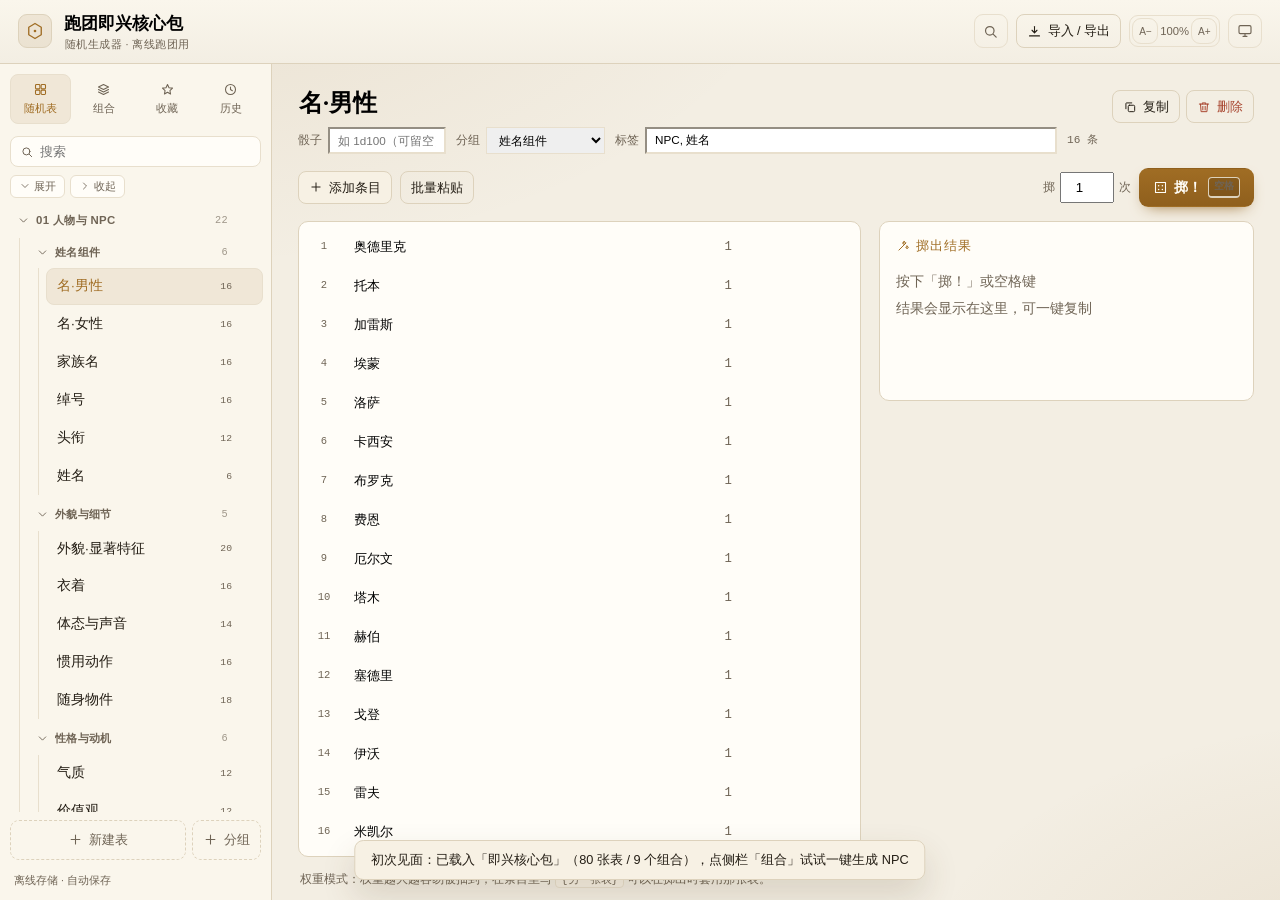
==== 随机生成器.html @ c8e524cf "init: 随机表工具（随机生成器）" ====
<!doctype html>
<html lang="zh-CN" data-theme="dark">
<head>
<meta charset="UTF-8">
<meta name="viewport" content="width=device-width, initial-scale=1.0, viewport-fit=cover">
<meta name="color-scheme" content="dark light">
<meta name="description" content="离线随机生成器：建随机表、分组管理、掷表、组合生成 NPC，结果可收藏并写备注。数据保存在本地，可导出导入。">
<title>随机生成器</title>
<link rel="icon" href="data:image/svg+xml,%3Csvg xmlns='http://www.w3.org/2000/svg' viewBox='0 0 32 32'%3E%3Crect width='32' height='32' rx='7' fill='%23171c22'/%3E%3Cpath d='M16 4l10 6v12l-10 6-10-6V10z' fill='none' stroke='%23d8a854' stroke-width='1.6'/%3E%3Ccircle cx='16' cy='16' r='2.2' fill='%23d8a854'/%3E%3C/svg%3E">

<style>
/* ============================================================
 * 随机生成器 · 样式（泛奇幻 / 暗亮双主题）
 * ============================================================ */

:root {
  --font-display: "Iowan Old Style", "Palatino Linotype", Palatino, "Songti SC", "Source Han Serif SC", "Noto Serif SC", serif;
  --font-body: -apple-system, "Segoe UI", "PingFang SC", "Microsoft YaHei", "Noto Sans SC", sans-serif;
  --font-mono: ui-monospace, "Cascadia Code", Consolas, "Courier New", monospace;
  --font-scale: 1;
  --radius: 10px;
}

[data-theme="dark"] {
  --bg: #0d1013;
  --bg-elev: #12161a;
  --panel: #171c22;
  --panel-2: #1d242b;
  --line: #2b343d;
  --line-soft: #222a32;
  --text: #e9e3d5;
  --text-dim: #98a2ac;
  --gold: #d8a854;
  --gold-strong: #f0c477;
  --gold-bg: rgba(216, 168, 84, 0.12);
  --danger: #d2705c;
  --shadow: 0 18px 44px rgba(0, 0, 0, 0.5);
  --ring: rgba(216, 168, 84, 0.18);
  color-scheme: dark;
}

[data-theme="light"] {
  --bg: #f3eee3;
  --bg-elev: #faf6ec;
  --panel: #fffdf8;
  --panel-2: #f7f1e4;
  --line: #ddd2bc;
  --line-soft: #e8dfcd;
  --text: #241e15;
  --text-dim: #6f6455;
  --gold: #8f5f1d;
  --gold-strong: #a06d24;
  --gold-bg: rgba(143, 95, 29, 0.1);
  --danger: #a8452f;
  --shadow: 0 16px 34px rgba(80, 60, 30, 0.16);
  --ring: rgba(143, 95, 29, 0.16);
  color-scheme: light;
}

* { box-sizing: border-box; }

html, body { height: 100%; }

body {
  margin: 0;
  background:
    radial-gradient(1100px 600px at 12% -10%, var(--gold-bg), transparent 60%),
    radial-gradient(900px 500px at 110% 110%, var(--gold-bg), transparent 55%),
    var(--bg);
  color: var(--text);
  font-family: var(--font-body);
  font-size: calc(15px * var(--font-scale));
  line-height: 1.55;
  -webkit-font-smoothing: antialiased;
  overflow: hidden;
}

body.modal-open { overflow: hidden; }

::-webkit-scrollbar { width: 10px; height: 10px; }
::-webkit-scrollbar-thumb { background: var(--line); border-radius: 10px; border: 3px solid transparent; background-clip: padding-box; }
::-webkit-scrollbar-thumb:hover { background: var(--text-dim); background-clip: padding-box; }
::-webkit-scrollbar-track { background: transparent; }

.icon { flex: none; vertical-align: -2px; }

h1, h2, h3 { font-family: var(--font-display); font-weight: 600; letter-spacing: 0.01em; margin: 0; }

code {
  font-family: var(--font-mono);
  font-size: 0.9em;
  background: var(--panel-2);
  border: 1px solid var(--line-soft);
  border-radius: 4px;
  padding: 1px 5px;
}

kbd {
  font-family: var(--font-mono);
  font-size: 10px;
  padding: 1px 5px;
  border: 1px solid var(--line);
  border-bottom-width: 2px;
  border-radius: 4px;
  color: var(--text-dim);
  background: rgba(0, 0, 0, 0.14);
}

.dim { color: var(--text-dim); }
.grow { flex: 1 1 auto; min-width: 0; }
.right { margin-left: auto; }
.spacer { flex: 1 1 auto; }
.pre { white-space: pre-wrap; }

/* ---------------- 顶栏 ---------------- */

#app {
  display: grid;
  grid-template-rows: auto 1fr;
  height: 100vh;
  height: 100dvh;
}

.topbar {
  display: flex;
  align-items: center;
  gap: 14px;
  padding: 10px 18px;
  border-bottom: 1px solid var(--line);
  background: linear-gradient(180deg, var(--bg-elev), var(--bg));
  z-index: 30;
}

.brand { display: flex; align-items: center; gap: 11px; min-width: 0; }

.brand-mark {
  width: 34px; height: 34px;
  display: grid; place-items: center;
  border-radius: 9px;
  color: var(--gold-strong);
  background: var(--gold-bg);
  border: 1px solid var(--line);
  flex: none;
}

.brand-text { display: flex; flex-direction: column; min-width: 0; }

.setname {
  background: transparent;
  border: 1px solid transparent;
  padding: 2px 6px;
  margin-left: -6px;
  font-family: var(--font-display);
  font-size: 1.12em;
  font-weight: 600;
  border-radius: 6px;
  width: 260px;
  max-width: 46vw;
}

.setname:hover { border-color: var(--line-soft); }
.setname:focus { background: var(--panel); border-color: var(--line); box-shadow: none; }

.tagline { font-size: 0.72em; color: var(--text-dim); padding-left: 2px; letter-spacing: 0.04em; }

.top-actions { display: flex; align-items: center; gap: 8px; margin-left: auto; }

.font-ctl {
  display: flex; align-items: center; gap: 2px;
  border: 1px solid var(--line-soft);
  border-radius: 9px;
  padding: 2px;
  color: var(--text-dim);
  font-size: 0.75em;
}

.font-ctl .icon-btn { width: 26px; height: 26px; font-size: 0.9em; }

/* ---------------- 按钮 ---------------- */

.btn {
  display: inline-flex;
  align-items: center;
  gap: 6px;
  padding: 8px 13px;
  border-radius: 9px;
  border: 1px solid var(--line);
  background: var(--panel-2);
  color: var(--text);
  font: inherit;
  font-size: 0.92em;
  cursor: pointer;
  white-space: nowrap;
  transition: border-color 0.14s, color 0.14s, background 0.14s, transform 0.08s;
}

.btn:hover { border-color: var(--gold); color: var(--gold-strong); }
.btn:active { transform: translateY(1px); }
.btn.gold {
  background: linear-gradient(180deg, var(--gold-strong), var(--gold));
  border-color: transparent;
  color: #241a06;
  font-weight: 600;
  box-shadow: 0 6px 16px -8px var(--gold);
}
[data-theme="light"] .btn.gold { color: #fffdf6; }
.btn.gold:hover { filter: brightness(1.05); color: #241a06; }
[data-theme="light"] .btn.gold:hover { color: #fffdf6; }
.btn.ghost { background: transparent; }
.btn.danger { color: var(--danger); }
.btn.danger:hover { border-color: var(--danger); }
.btn.danger-solid { background: var(--danger); border-color: transparent; color: #fff; }
.btn.small { padding: 6px 10px; font-size: 0.85em; border-radius: 8px; }
.btn:disabled { opacity: 0.45; cursor: not-allowed; }

.icon-btn {
  display: inline-grid;
  place-items: center;
  width: 34px; height: 34px;
  border-radius: 9px;
  border: 1px solid var(--line-soft);
  background: transparent;
  color: var(--text-dim);
  cursor: pointer;
  transition: 0.14s;
}
.icon-btn:hover { color: var(--gold-strong); border-color: var(--gold); }

.mini {
  display: inline-grid;
  place-items: center;
  width: 24px; height: 24px;
  border-radius: 6px;
  border: 1px solid transparent;
  background: transparent;
  color: var(--text-dim);
  cursor: pointer;
  padding: 0;
}
.mini:hover { color: var(--gold-strong); background: var(--panel-2); border-color: var(--line); }
.mini.danger:hover { color: var(--danger); border-color: var(--danger); }

.menu-btn { display: none; }

/* ---------------- 布局 ---------------- */

.layout {
  display: grid;
  grid-template-columns: 272px minmax(0, 1fr);
  min-height: 0;
}

.sidebar {
  display: flex;
  flex-direction: column;
  min-height: 0;
  border-right: 1px solid var(--line);
  background: var(--bg-elev);
}

.main {
  min-height: 0;
  overflow-y: auto;
  padding: 22px 26px 48px;
}

/* ---------------- 侧栏 ---------------- */

.side-tabs {
  display: grid;
  grid-template-columns: repeat(4, 1fr);
  gap: 3px;
  padding: 10px 10px 6px;
}

.side-tab {
  display: flex;
  flex-direction: column;
  align-items: center;
  gap: 3px;
  padding: 7px 2px;
  border-radius: 8px;
  border: 1px solid transparent;
  background: transparent;
  color: var(--text-dim);
  font: inherit;
  font-size: 0.7em;
  cursor: pointer;
  transition: 0.14s;
}
.side-tab:hover { color: var(--text); background: var(--panel); }
.side-tab.active { color: var(--gold-strong); background: var(--gold-bg); border-color: var(--line-soft); }

.side-search {
  display: flex;
  align-items: center;
  gap: 6px;
  margin: 6px 10px 8px;
  padding: 0 9px;
  border: 1px solid var(--line-soft);
  border-radius: 8px;
  background: var(--panel);
  color: var(--text-dim);
}
.side-search input { border: none; background: transparent; padding: 7px 0; flex: 1; font-size: 0.88em; }
.side-search input:focus { box-shadow: none; }

.side-tree-bar {
  display: flex;
  gap: 5px;
  margin: 0 10px 6px;
}

.tree-btn {
  display: inline-flex;
  align-items: center;
  gap: 3px;
  padding: 4px 8px;
  border-radius: 6px;
  border: 1px solid var(--line-soft);
  background: var(--panel);
  color: var(--text-dim);
  font: inherit;
  font-size: 0.72em;
  line-height: 1.2;
  cursor: pointer;
  transition: 0.14s;
}
.tree-btn:hover { color: var(--text); border-color: var(--gold-strong); }
.tree-btn:active { transform: translateY(1px); }

.side-list {
  flex: 1 1 auto;
  min-height: 0;
  overflow-y: auto;
  padding: 2px 8px 10px;
  display: flex;
  flex-direction: column;
  gap: 2px;
}

.side-item {
  display: flex;
  align-items: center;
  gap: 8px;
  width: 100%;
  padding: 8px 10px;
  border-radius: 8px;
  border: 1px solid transparent;
  background: transparent;
  color: var(--text);
  font: inherit;
  font-size: 0.9em;
  text-align: left;
  cursor: pointer;
}
.side-item:hover { background: var(--panel); }
.side-item.active { background: var(--gold-bg); border-color: var(--line-soft); color: var(--gold-strong); }

.side-name { flex: 1 1 auto; overflow: hidden; text-overflow: ellipsis; white-space: nowrap; }
.side-meta { font-size: 0.72em; color: var(--text-dim); font-family: var(--font-mono); }
.side-item.active .side-meta { color: var(--gold); }

/* 表行（可拖动 + 更多操作） */
.side-row {
  display: flex;
  align-items: center;
  border-radius: 8px;
  border: 1px solid transparent;
  min-width: 0;
}
.side-row:hover { background: var(--panel); }
.side-row.active { background: var(--gold-bg); border-color: var(--line-soft); }
.side-row.dragging-row { opacity: 0.4; }

.side-main {
  flex: 1 1 auto;
  min-width: 0;
  display: flex;
  align-items: center;
  gap: 8px;
  padding: 7px 2px 7px 10px;
  border: none;
  background: transparent;
  color: var(--text);
  font: inherit;
  font-size: 0.9em;
  text-align: left;
  cursor: pointer;
}
.side-row.active .side-main { color: var(--gold-strong); }

.side-more { opacity: 0; flex: none; margin-right: 4px; }
.side-row:hover .side-more, .folder-head:hover .side-more { opacity: 1; }
@media (hover: none) { .side-more { opacity: 1; } }

/* 分组 */
.folder-block { display: flex; flex-direction: column; gap: 1px; margin-bottom: 4px; }

.folder-head {
  display: flex;
  align-items: center;
  gap: 2px;
  border-radius: 8px;
  border: 1px solid transparent;
}
.folder-head:hover { background: var(--panel); }
.folder-head.drop-hover { background: var(--gold-bg); border-color: var(--gold); }

.folder-toggle {
  flex: 1 1 auto;
  min-width: 0;
  display: flex;
  align-items: center;
  gap: 6px;
  padding: 5px 4px 5px 8px;
  border: none;
  background: transparent;
  color: var(--text-dim);
  font: inherit;
  font-size: 0.76em;
  letter-spacing: 0.03em;
  text-align: left;
  cursor: pointer;
  border-radius: 7px;
}
.folder-toggle:hover { color: var(--text); }
.folder-name { font-weight: 600; overflow: hidden; text-overflow: ellipsis; white-space: nowrap; }
.folder-count { margin-left: auto; font-family: var(--font-mono); font-size: 0.9em; opacity: 0.65; }

.folder-head.plain {
  display: flex;
  gap: 6px;
  padding: 6px 8px;
  font-size: 0.76em;
  color: var(--text-dim);
}

.folder-items {
  display: flex;
  flex-direction: column;
  gap: 1px;
  margin-left: 11px;
  padding-left: 7px;
  border-left: 1px solid var(--line-soft);
}
.folder-children {
  display: flex;
  flex-direction: column;
  gap: 1px;
  margin-left: 11px;
  padding-left: 7px;
  border-left: 1px solid var(--line-soft);
}
.folder-block.collapsed .folder-items,
.folder-block.collapsed .folder-children { display: none; }

.folder-head[draggable="true"] { cursor: grab; }
.folder-head.dragging-row { opacity: 0.4; }

.folder-empty {
  margin: 2px 0;
  padding: 7px 8px;
  border: 1px dashed var(--line-soft);
  border-radius: 7px;
  font-size: 0.72em;
  color: var(--text-dim);
}

.side-new-row { display: flex; gap: 6px; margin: 8px 10px 4px; }
.side-new-row .side-new { margin: 0; flex: 1 1 auto; }
.side-new.compact { flex: 0 0 auto; padding: 9px 10px; }

.side-empty, .side-summary, .side-tip { padding: 12px; font-size: 0.82em; color: var(--text-dim); }
.side-summary { padding: 8px 12px; }
.side-tip { line-height: 1.6; }

.side-new {
  display: flex; align-items: center; justify-content: center; gap: 6px;
  margin: 8px 10px 4px;
  padding: 9px;
  border-radius: 9px;
  border: 1px dashed var(--line);
  background: transparent;
  color: var(--text-dim);
  font: inherit;
  font-size: 0.85em;
  cursor: pointer;
}
.side-new:hover { color: var(--gold-strong); border-color: var(--gold); background: var(--gold-bg); }

.side-foot { padding: 8px 14px 12px; font-size: 0.7em; }

/* ---------------- 通用视图 ---------------- */

.view { display: flex; flex-direction: column; gap: 14px; max-width: 1280px; }

.view-head { display: flex; align-items: flex-start; gap: 14px; flex-wrap: wrap; }
.head-main { display: flex; flex-direction: column; gap: 6px; flex: 1 1 320px; min-width: 0; }
.head-actions { display: flex; gap: 6px; flex: none; padding-top: 4px; }

.title-input {
  background: transparent;
  border: 1px solid transparent;
  border-radius: 8px;
  padding: 3px 8px;
  margin-left: -8px;
  font-family: var(--font-display);
  font-size: 1.6em;
  font-weight: 600;
  width: 100%;
}
.title-input:hover { border-color: var(--line-soft); }
.title-input:focus { background: var(--panel); border-color: var(--line); box-shadow: none; }
.title-input.invalid { border-color: var(--danger); }

.field-error {
  color: var(--danger);
  font-size: 0.76em;
  padding: 2px 0 0 2px;
  line-height: 1.5;
}

.page-title { font-size: 1.5em; padding: 4px 0; }

.meta-row { display: flex; align-items: center; gap: 10px; flex-wrap: wrap; font-size: 0.82em; color: var(--text-dim); }
.meta-field { display: flex; align-items: center; gap: 6px; flex: 0 0 auto; }
.meta-field > span { flex: none; white-space: nowrap; }
.meta-field input { padding: 5px 8px; font-size: 0.95em; border-color: var(--line-soft); }
.meta-field select { padding: 5px 8px; font-size: 0.95em; border-color: var(--line-soft); max-width: 150px; }
.meta-field.grow { flex: 1 1 220px; min-width: 160px; }
.meta-field.grow input { width: 100%; }
.meta-field input[data-act="table-dice"] { width: 118px; }
.count { font-family: var(--font-mono); font-size: 0.9em; color: var(--text-dim); white-space: nowrap; }

.toolbar { display: flex; align-items: center; gap: 8px; flex-wrap: wrap; }
.inline-field { display: flex; align-items: center; gap: 5px; font-size: 0.82em; color: var(--text-dim); }
.inline-field input { width: 54px; padding: 6px 8px; text-align: center; }

.hint { font-size: 0.78em; color: var(--text-dim); padding: 2px 2px 0; line-height: 1.7; }

.panel {
  border: 1px solid var(--line);
  border-radius: var(--radius);
  background: var(--panel);
  padding: 12px 14px 14px;
  display: flex;
  flex-direction: column;
  gap: 10px;
}
.panel-head { display: flex; align-items: baseline; gap: 10px; font-size: 0.88em; flex-wrap: wrap; }
.panel-head .dim { font-size: 0.86em; }
.pad { padding: 8px 2px; }

.split { display: grid; grid-template-columns: minmax(0, 1.35fr) minmax(300px, 0.9fr); gap: 18px; align-items: start; }
.split-main { display: flex; flex-direction: column; gap: 10px; min-width: 0; }
.split-side { position: sticky; top: 0; min-width: 0; }

/* ---------------- 条目 ---------------- */

.entry-list {
  border: 1px solid var(--line);
  border-radius: var(--radius);
  background: var(--panel);
  padding: 6px;
  display: flex;
  flex-direction: column;
  gap: 2px;
}

.entry-row {
  display: grid;
  grid-template-columns: 26px minmax(0, 1fr) 62px auto;
  align-items: center;
  gap: 7px;
  padding: 3px 6px;
  border-radius: 7px;
}
.entry-row:hover { background: var(--panel-2); }
.entry-row.data-dice { grid-template-columns: 26px minmax(0, 1fr) 62px auto auto; }

.entry-idx { font-family: var(--font-mono); font-size: 0.7em; color: var(--text-dim); text-align: center; }

.entry-row input { border-color: transparent; background: transparent; padding: 6px 8px; }
.entry-row input:hover { border-color: var(--line-soft); background: var(--bg-elev); }
.entry-row input:focus { background: var(--bg-elev); border-color: var(--gold); }

.entry-weight { text-align: center; font-family: var(--font-mono); font-size: 0.82em; color: var(--text-dim); }

.range-wrap { display: flex; align-items: center; gap: 2px; }
.entry-range { width: 48px; text-align: center; font-family: var(--font-mono); font-size: 0.8em; }
.dash { color: var(--text-dim); font-size: 0.8em; }

.row-actions { display: flex; gap: 1px; opacity: 0; transition: opacity 0.12s; }
.entry-row:hover .row-actions, .field-row:hover .row-actions { opacity: 1; }
@media (hover: none) { .row-actions { opacity: 1; } }

/* ---------------- 组合字段 ---------------- */

.field-list { display: flex; flex-direction: column; gap: 3px; }

.field-row {
  display: grid;
  grid-template-columns: 22px minmax(96px, 1.1fr) minmax(80px, 1fr) 52px 52px auto;
  gap: 6px;
  align-items: center;
  padding: 4px 5px;
  border-radius: 7px;
}
.field-row:hover { background: var(--panel-2); }
.field-row input, .field-row select { padding: 6px 8px; font-size: 0.88em; border-color: var(--line-soft); background: var(--bg-elev); }
.field-row .narrow { text-align: center; font-family: var(--font-mono); font-size: 0.82em; }
.field-idx { font-family: var(--font-mono); font-size: 0.7em; color: var(--text-dim); text-align: center; }

.tokens { display: flex; flex-wrap: wrap; gap: 5px; }
.token {
  padding: 3px 8px;
  border-radius: 20px;
  border: 1px solid var(--line-soft);
  background: var(--gold-bg);
  color: var(--gold-strong);
  font-family: var(--font-mono);
  font-size: 0.75em;
  cursor: pointer;
}
.token:hover { border-color: var(--gold); }

/* ---------------- 结果卡 ---------------- */

.result-card {
  border: 1px solid var(--line);
  border-radius: var(--radius);
  background:
    linear-gradient(160deg, var(--gold-bg), transparent 42%),
    var(--panel);
  box-shadow: var(--shadow);
  padding: 14px 16px 16px;
  display: flex;
  flex-direction: column;
  gap: 12px;
  min-height: 180px;
}
.result-card.placeholder { box-shadow: none; background: var(--panel); }

.result-head { display: flex; align-items: center; justify-content: space-between; gap: 10px; }
.result-title {
  display: inline-flex; align-items: center; gap: 6px;
  font-family: var(--font-display);
  font-size: 0.86em;
  letter-spacing: 0.08em;
  color: var(--gold-strong);
  text-transform: uppercase;
}
.seed { font-family: var(--font-mono); font-size: 0.68em; color: var(--text-dim); }

.result-body { min-height: 56px; display: flex; align-items: center; }
.result-text { font-size: 1.12em; line-height: 1.75; word-break: break-word; }
.result-text.pre { white-space: pre-wrap; }
.result-body:has(.result-list) { align-items: flex-start; }

.result-list { margin: 0; padding-left: 1.3em; display: flex; flex-direction: column; gap: 6px; font-size: 1.02em; }
.result-list li::marker { color: var(--gold); font-family: var(--font-mono); font-size: 0.8em; }

.result-empty { color: var(--text-dim); font-size: 0.9em; line-height: 2; }

.dice-detail {
  display: flex; align-items: center; gap: 6px;
  font-family: var(--font-mono);
  font-size: 0.74em;
  color: var(--text-dim);
  border-top: 1px dashed var(--line);
  padding-top: 8px;
}

.warnings { display: flex; flex-direction: column; gap: 4px; }
.warning {
  display: flex; align-items: flex-start; gap: 6px;
  font-size: 0.78em;
  color: var(--danger);
  background: rgba(210, 112, 92, 0.09);
  border: 1px solid rgba(210, 112, 92, 0.24);
  border-radius: 7px;
  padding: 5px 8px;
}

.result-actions { display: flex; gap: 6px; flex-wrap: wrap; }
.result-actions.wrap { flex-wrap: wrap; }

.chips { display: flex; flex-direction: column; gap: 5px; }
.chip {
  display: grid;
  grid-template-columns: 58px minmax(0, 1fr) auto;
  gap: 8px;
  align-items: center;
  padding: 5px 8px;
  border: 1px solid var(--line-soft);
  border-radius: 8px;
  background: var(--bg-elev);
  font-size: 0.82em;
}
.chip.locked { border-color: var(--gold); background: var(--gold-bg); }
.chip-label { color: var(--text-dim); font-size: 0.9em; }
.chip-value { overflow-wrap: anywhere; }
.chip-actions { display: flex; gap: 1px; }

.save-entry { display: flex; align-items: center; gap: 7px; flex-wrap: wrap; font-size: 0.78em; padding-top: 4px; border-top: 1px dashed var(--line); }
.save-entry select { padding: 4px 8px; font-size: 0.95em; }

/* ---------------- 批量粘贴 ---------------- */

.bulk-panel {
  border: 1px solid var(--line);
  border-radius: var(--radius);
  background: var(--panel);
  padding: 12px 14px 14px;
  display: flex;
  flex-direction: column;
  gap: 9px;
}
.bulk-panel[data-open="false"] { display: none; }
.bulk-head { display: flex; align-items: baseline; gap: 10px; font-size: 0.82em; flex-wrap: wrap; }
.bulk-actions { display: flex; gap: 7px; }

.textarea {
  width: 100%;
  resize: vertical;
  font-family: var(--font-body);
  line-height: 1.7;
  min-height: 70px;
  background: var(--bg-elev);
}
.textarea.mono { font-family: var(--font-mono); font-size: 0.78em; line-height: 1.55; }

/* ---------------- 收藏 / 历史 ---------------- */

.fav-list { display: grid; grid-template-columns: repeat(auto-fill, minmax(300px, 1fr)); gap: 12px; }
.fav-card {
  border: 1px solid var(--line);
  border-radius: var(--radius);
  background: linear-gradient(160deg, var(--gold-bg), transparent 55%), var(--panel);
  padding: 13px 14px;
  display: flex;
  flex-direction: column;
  gap: 9px;
}
.fav-text { font-size: 0.96em; line-height: 1.72; }
.fav-meta { display: flex; justify-content: space-between; gap: 8px; font-size: 0.72em; color: var(--text-dim); }
.fav-actions { display: flex; gap: 5px; align-items: center; }

.fav-note {
  width: 100%;
  min-height: 2.6em;
  field-sizing: content;
  background: var(--bg-elev);
  border: 1px solid var(--line-soft);
  border-radius: 8px;
  padding: 7px 9px;
  font-size: 0.8em;
  line-height: 1.65;
  resize: vertical;
}
.fav-note:focus { border-color: var(--gold); }
.fav-note::placeholder { color: var(--text-dim); opacity: 0.75; }

.history-list { display: flex; flex-direction: column; gap: 7px; }
.history-row {
  display: grid;
  grid-template-columns: auto minmax(0, 1fr) auto;
  gap: 11px;
  align-items: start;
  padding: 10px 12px;
  border: 1px solid var(--line-soft);
  border-radius: 9px;
  background: var(--panel);
}
.history-main { min-width: 0; display: flex; flex-direction: column; gap: 3px; }
.history-top { display: flex; align-items: baseline; gap: 9px; flex-wrap: wrap; font-size: 0.86em; }
.history-text {
  font-size: 0.82em;
  color: var(--text-dim);
  display: -webkit-box;
  -webkit-line-clamp: 2;
  -webkit-box-orient: vertical;
  overflow: hidden;
}
.history-actions { display: flex; gap: 1px; }

.badge {
  font-size: 0.68em;
  padding: 2px 7px;
  border-radius: 20px;
  border: 1px solid var(--line);
  color: var(--text-dim);
  white-space: nowrap;
  margin-top: 2px;
}
.badge.combo { color: var(--gold-strong); border-color: var(--gold); background: var(--gold-bg); }

/* ---------------- 空状态 ---------------- */

.empty {
  display: flex;
  flex-direction: column;
  align-items: center;
  justify-content: center;
  text-align: center;
  gap: 12px;
  padding: 12vh 20px;
  color: var(--text-dim);
}
.empty-mark {
  width: 76px; height: 76px;
  display: grid; place-items: center;
  border-radius: 20px;
  border: 1px solid var(--line);
  background: var(--gold-bg);
  color: var(--gold-strong);
  margin-bottom: 4px;
}
.empty h2 { color: var(--text); font-size: 1.3em; }
.empty p { margin: 0; max-width: 30em; line-height: 1.8; font-size: 0.9em; }
.empty-actions { display: flex; gap: 9px; margin-top: 6px; flex-wrap: wrap; justify-content: center; }
.small-empty { padding: 32px 20px; border: 1px dashed var(--line); border-radius: var(--radius); }

/* ---------------- 弹窗 ---------------- */

#modal-root:empty { display: none; }

.modal-backdrop {
  position: fixed;
  inset: 0;
  background: rgba(0, 0, 0, 0.55);
  backdrop-filter: blur(2px);
  z-index: 60;
}

.modal {
  position: fixed;
  z-index: 61;
  top: 50%;
  left: 50%;
  transform: translate(-50%, -50%);
  width: min(560px, calc(100vw - 32px));
  max-height: calc(100vh - 48px);
  display: flex;
  flex-direction: column;
  background: var(--bg-elev);
  border: 1px solid var(--line);
  border-radius: 14px;
  box-shadow: var(--shadow);
  overflow: hidden;
}
.modal.wide { width: min(720px, calc(100vw - 32px)); }

.modal-head {
  display: flex;
  align-items: center;
  justify-content: space-between;
  gap: 10px;
  padding: 13px 16px;
  border-bottom: 1px solid var(--line);
}
.modal-head h3 { font-size: 1.02em; }

.modal-body { padding: 14px 16px 16px; overflow-y: auto; display: flex; flex-direction: column; gap: 10px; }
.modal-note { margin: 0; font-size: 0.85em; color: var(--text-dim); line-height: 1.75; }
.modal-note.pre { white-space: pre-wrap; color: var(--text); }
.modal-actions { display: flex; gap: 8px; align-items: center; flex-wrap: wrap; }
.modal-actions.right { justify-content: flex-end; }

.tabs { display: flex; gap: 4px; border-bottom: 1px solid var(--line); padding-bottom: 8px; flex-wrap: wrap; }
.tabs .tab {
  padding: 6px 13px;
  border-radius: 8px;
  border: 1px solid transparent;
  background: transparent;
  color: var(--text-dim);
  font: inherit;
  font-size: 0.86em;
  cursor: pointer;
}
.tabs .tab:hover { color: var(--text); background: var(--panel); }
.tabs .tab.active { color: var(--gold-strong); background: var(--gold-bg); border-color: var(--line-soft); }

.file-row { display: flex; align-items: center; gap: 10px; flex-wrap: wrap; font-size: 0.85em; }
.file-btn { position: relative; }
.radio-row { display: flex; gap: 14px; flex-wrap: wrap; font-size: 0.85em; color: var(--text-dim); }
.radio-row label { display: inline-flex; align-items: center; gap: 6px; cursor: pointer; }
.radio-row input { accent-color: var(--gold); }

.snap-list { display: flex; flex-direction: column; gap: 6px; }
.snap-row {
  display: flex; align-items: center; justify-content: space-between; gap: 10px;
  padding: 8px 10px;
  border: 1px solid var(--line-soft);
  border-radius: 8px;
  font-size: 0.82em;
}

/* ---------------- 命令面板 ---------------- */

.palette-root { position: fixed; inset: 0; z-index: 70; }
.palette-backdrop { position: absolute; inset: 0; background: rgba(0, 0, 0, 0.5); }

.palette {
  position: absolute;
  top: 12vh;
  left: 50%;
  transform: translateX(-50%);
  width: min(560px, calc(100vw - 28px));
  background: var(--bg-elev);
  border: 1px solid var(--line);
  border-radius: 13px;
  box-shadow: var(--shadow);
  overflow: hidden;
  display: flex;
  flex-direction: column;
}

.palette-input {
  display: flex; align-items: center; gap: 9px;
  padding: 12px 14px;
  border-bottom: 1px solid var(--line);
  color: var(--text-dim);
}
.palette-input input { flex: 1; border: none; background: transparent; padding: 2px 0; font-size: 1em; }
.palette-input input:focus { box-shadow: none; }

#palette-list { max-height: 52vh; overflow-y: auto; padding: 6px; display: flex; flex-direction: column; gap: 2px; }

.palette-item {
  display: flex; align-items: center; gap: 9px;
  padding: 8px 10px;
  border-radius: 8px;
  border: 1px solid transparent;
  background: transparent;
  color: var(--text);
  font: inherit;
  font-size: 0.9em;
  text-align: left;
  cursor: pointer;
}
.palette-item:hover, .palette-item.active { background: var(--gold-bg); border-color: var(--line-soft); }
.pi-name { flex: 1; overflow: hidden; text-overflow: ellipsis; white-space: nowrap; }
.pi-sub { font-size: 0.78em; color: var(--text-dim); font-family: var(--font-mono); }

.palette-empty { padding: 18px; text-align: center; color: var(--text-dim); font-size: 0.85em; }
.palette-foot { padding: 8px 12px; border-top: 1px solid var(--line); font-size: 0.72em; color: var(--text-dim); display: flex; gap: 5px; align-items: center; }

/* ---------------- 弹出菜单 ---------------- */

.menu-pop {
  position: fixed;
  z-index: 75;
  min-width: 184px;
  max-width: 260px;
  background: var(--bg-elev);
  border: 1px solid var(--line);
  border-radius: 10px;
  box-shadow: var(--shadow);
  padding: 5px;
  display: flex;
  flex-direction: column;
  gap: 1px;
  max-height: 70vh;
  overflow-y: auto;
}

.menu-item {
  display: flex;
  align-items: center;
  gap: 8px;
  padding: 7px 9px;
  border: none;
  border-radius: 7px;
  background: transparent;
  color: var(--text);
  font: inherit;
  font-size: 0.85em;
  text-align: left;
  cursor: pointer;
}
.menu-item:hover { background: var(--gold-bg); color: var(--gold-strong); }
.menu-item.danger { color: var(--danger); }
.menu-item.danger:hover { background: rgba(210, 112, 92, 0.12); }
.mi-label { flex: 1 1 auto; overflow: hidden; text-overflow: ellipsis; white-space: nowrap; }
.mi-dot { width: 14px; height: 14px; flex: none; }
.menu-sep { height: 1px; background: var(--line-soft); margin: 4px 2px; }

/* ---------------- 提示条 ---------------- */

#toast-root {
  position: fixed;
  bottom: 20px;
  left: 50%;
  transform: translateX(-50%);
  z-index: 80;
  display: flex;
  flex-direction: column;
  gap: 7px;
  align-items: center;
  pointer-events: none;
}

.toast {
  padding: 9px 16px;
  border-radius: 9px;
  background: var(--panel-2);
  border: 1px solid var(--line);
  box-shadow: var(--shadow);
  font-size: 0.85em;
  opacity: 0;
  transform: translateY(8px);
  transition: 0.22s;
  max-width: 82vw;
}
.toast.in { opacity: 1; transform: none; }
.toast.warn { border-color: var(--danger); color: var(--danger); }

/* ---------------- 拖拽 ---------------- */

.dragging::after {
  content: "松开以导入表组 JSON";
  position: fixed;
  inset: 14px;
  z-index: 90;
  border: 2px dashed var(--gold);
  border-radius: 16px;
  background: color-mix(in srgb, var(--bg) 82%, transparent);
  display: grid;
  place-items: center;
  font-family: var(--font-display);
  font-size: 1.1em;
  color: var(--gold-strong);
  pointer-events: none;
}

/* ---------------- 移动端 ---------------- */

.mobile-tabs { display: none; }
.sidebar-backdrop { display: none; }

@media (max-width: 980px) {
  .layout { grid-template-columns: minmax(0, 1fr); }
  .sidebar {
    position: fixed;
    z-index: 55;
    top: 0; bottom: 0; left: 0;
    width: 278px;
    transform: translateX(-102%);
    transition: transform 0.22s ease;
    box-shadow: var(--shadow);
    padding-top: env(safe-area-inset-top);
  }
  body.sidebar-open .sidebar { transform: none; }
  body.sidebar-open .sidebar-backdrop {
    display: block;
    position: fixed;
    inset: 0;
    z-index: 54;
    background: rgba(0, 0, 0, 0.45);
  }
  .menu-btn { display: inline-grid; }
  .main { padding: 16px 14px calc(84px + env(safe-area-inset-bottom)); }
  .split { grid-template-columns: minmax(0, 1fr); }
  .split-side { position: static; }
  .mobile-tabs {
    display: grid;
    grid-template-columns: repeat(4, 1fr);
    position: fixed;
    bottom: 0; left: 0; right: 0;
    z-index: 45;
    background: color-mix(in srgb, var(--bg-elev) 94%, transparent);
    border-top: 1px solid var(--line);
    padding: 6px 4px calc(6px + env(safe-area-inset-bottom));
    backdrop-filter: blur(8px);
  }
  .mtab {
    display: flex; flex-direction: column; align-items: center; gap: 2px;
    padding: 4px 2px;
    border: none; background: transparent;
    color: var(--text-dim);
    font: inherit; font-size: 0.68em;
    cursor: pointer;
    border-radius: 8px;
  }
  .mtab.active { color: var(--gold-strong); }
  .top-actions .btn { padding: 7px 10px; }
  .tagline { display: none; }
  .entry-row { grid-template-columns: 22px minmax(0, 1fr) 54px auto; }
  .entry-row.data-dice { grid-template-columns: 22px minmax(0, 1fr) 50px auto; }
  .entry-row.data-dice .range-wrap { grid-column: 2 / 3; }
  .field-row { grid-template-columns: 18px minmax(0, 1fr) 46px 46px auto; }
  .field-row select { grid-column: 2 / -1; }
  .field-row input[data-act="field-label"] { grid-column: 2 / 3; }
  .font-ctl { display: none; }
  .title-input { font-size: 1.35em; }
}

@media (max-width: 560px) {
  .topbar { padding: 8px 10px; gap: 8px; }
  .setname { width: 44vw; font-size: 1em; }
  .brand-mark { display: none; }
  .top-actions { gap: 6px; }
  .top-actions > button[data-act="palette"] { display: none; }
  .top-actions .btn span { display: none; }
  .top-actions .btn { padding: 8px; }
  .toolbar { gap: 6px; }
  .btn { padding: 7px 11px; }
  .chip { grid-template-columns: 50px minmax(0, 1fr) auto; }
  .result-text { font-size: 1.04em; }
  .fav-list { grid-template-columns: 1fr; }
}

@media print {
  .topbar, .sidebar, .mobile-tabs, .toolbar, .head-actions, .side-foot, .result-actions, .save-entry, .bulk-panel, .menu-pop { display: none !important; }
  body { background: #fff; color: #000; overflow: visible; }
  #app { display: block; height: auto; }
  .layout { display: block; }
  .main { overflow: visible; padding: 0; }
  .split-side { position: static; }
  .result-card { box-shadow: none; border-color: #ccc; }
}

</style>
</head>
<body>
<div id="app">
  <header class="topbar">
    <div class="brand">
      <button class="icon-btn menu-btn" data-act="sidebar-toggle" title="打开表列表" aria-label="表列表">
        <svg class="icon" width="18" height="18" viewBox="0 0 24 24" fill="none" stroke="currentColor" stroke-width="1.7" stroke-linecap="round"><path d="M4 7h16M4 12h16M4 17h16"/></svg>
      </button>
      <span class="brand-mark" aria-hidden="true">
        <svg class="icon" width="20" height="20" viewBox="0 0 24 24" fill="none" stroke="currentColor" stroke-width="1.6" stroke-linejoin="round"><path d="M12 3l7.5 4.5v9L12 21l-7.5-4.5v-9z"/><circle cx="12" cy="12" r="1.6" fill="currentColor" stroke="none"/></svg>
      </span>
      <div class="brand-text">
        <input id="setname" class="setname" spellcheck="false" autocomplete="off" aria-label="表组名称">
        <span class="tagline">随机生成器 · 离线跑团用</span>
      </div>
    </div>
    <div class="top-actions">
      <button class="icon-btn" data-act="palette" title="跳转到表（Ctrl+K）" aria-label="搜索">
        <svg class="icon" width="17" height="17" viewBox="0 0 24 24" fill="none" stroke="currentColor" stroke-width="1.7" stroke-linecap="round"><circle cx="11" cy="11" r="6"/><path d="M16 16l4 4"/></svg>
      </button>
      <button class="btn ghost small" data-act="io">
        <svg class="icon" width="15" height="15" viewBox="0 0 24 24" fill="none" stroke="currentColor" stroke-width="1.7" stroke-linecap="round" stroke-linejoin="round"><path d="M12 4v10"/><path d="M8 10l4 4 4-4"/><path d="M4 19h16"/></svg>
        <span>导入 / 导出</span>
      </button>
      <div class="font-ctl" title="结果字号">
        <button class="icon-btn" data-act="font-dec" aria-label="缩小字号">A−</button>
        <span id="font-scale">100%</span>
        <button class="icon-btn" data-act="font-inc" aria-label="放大字号">A+</button>
      </div>
      <button class="icon-btn" id="theme-btn" data-act="theme" title="主题" aria-label="主题"></button>
    </div>
  </header>

  <div class="layout">
    <aside id="sidebar" class="sidebar"></aside>
    <div class="sidebar-backdrop" data-act="sidebar-toggle"></div>
    <main id="main" class="main"></main>
  </div>

  <nav id="mobile-tabs" class="mobile-tabs"></nav>
</div>

<div id="modal-root"></div>
<div id="toast-root"></div>

<script>
/* ============================================================
 * 00. 随机数：可复现的种子随机（mulberry32）
 * ============================================================ */
(function (RT) {
  'use strict';

  RT.hashSeed = function (str) {
    let h = 2166136261 >>> 0;
    const s = String(str);
    for (let i = 0; i < s.length; i++) {
      h ^= s.charCodeAt(i);
      h = Math.imul(h, 16777619);
    }
    return h >>> 0;
  };

  RT.mulberry32 = function (seed) {
    let a = seed >>> 0;
    return function () {
      a = (a + 0x6d2b79f5) | 0;
      let t = Math.imul(a ^ (a >>> 15), 1 | a);
      t = (t + Math.imul(t ^ (t >>> 7), 61 | t)) ^ t;
      return ((t ^ (t >>> 14)) >>> 0) / 4294967296;
    };
  };

  RT.randomSeed = function () {
    if (window.crypto && window.crypto.getRandomValues) {
      const buf = new Uint32Array(1);
      window.crypto.getRandomValues(buf);
      return buf[0] >>> 0;
    }
    return (Math.random() * 4294967296) >>> 0;
  };

  /** 按权重取下标；权重全 0 时退化为均匀分布 */
  RT.pickWeightedIndex = function (weights, rand) {
    const n = weights.length;
    if (!n) return -1;
    let total = 0;
    for (let i = 0; i < n; i++) {
      const w = Number(weights[i]);
      total += w > 0 ? w : 0;
    }
    if (total <= 0) return Math.floor(rand() * n);
    let r = rand() * total;
    for (let i = 0; i < n; i++) {
      const w = Number(weights[i]);
      if (w > 0) {
        r -= w;
        if (r < 0) return i;
      }
    }
    return n - 1;
  };

})(window.RT = window.RT || {});

/* ============================================================
 * 01. 数据模型、默认值、示例表组、导入校验
 * ============================================================ */
(function (RT) {
  'use strict';

  RT.SCHEMA_VERSION = 3;

  RT.uid = function (prefix) {
    return (prefix || 'id') + '_' + Math.random().toString(36).slice(2, 9) + Date.now().toString(36).slice(-4);
  };

  RT.entry = function (text, weight, range) {
    return {
      id: RT.uid('e'),
      text: String(text == null ? '' : text),
      weight: weight == null ? 1 : Number(weight),
      range: range || null,
    };
  };

  RT.table = function (name, tags, entries, dice) {
    return {
      id: RT.uid('t'),
      name: name || '新表',
      folderId: null,
      tags: tags || [],
      dice: dice || null,
      entries: entries || [],
    };
  };

  RT.emptySet = function () {
    return {
      schemaVersion: RT.SCHEMA_VERSION,
      id: RT.uid('set'),
      name: '我的战役表组',
      updatedAt: new Date().toISOString(),
      contentVersion: null,
      folders: [],
      tables: [],
      combos: [],
      favorites: [],
      history: [],
    };
  };

  /* ---------------- 内置表包：即兴核心包（方案 A） ---------------- */

  /**
   * 首次打开、菜单「载入核心表包」、以及旧示例迁移都走这里。
   * 表内容全部定义在 01a-content.js（RT.contentSet），本文件只留接口。
   */
  RT.sampleSet = function () {
    return RT.contentSet();
  };

  /* ---------------- 导入校验 / 兼容 ---------------- */

  function num(v, dflt) {
    const n = Number(v);
    return isFinite(n) ? n : dflt;
  }

  RT.normalizeSet = function (raw) {
    if (!raw || typeof raw !== 'object') throw new Error('不是有效的 JSON 对象');
    if (!Array.isArray(raw.tables) && !Array.isArray(raw.combos)) {
      throw new Error('缺少 tables 字段，看来不是本工具导出的文件');
    }

    const set = RT.emptySet();
    set.schemaVersion = RT.SCHEMA_VERSION;
    set.id = typeof raw.id === 'string' && raw.id ? raw.id : set.id;
    set.name = typeof raw.name === 'string' && raw.name.trim() ? raw.name.trim() : '导入的表组';
    set.updatedAt = typeof raw.updatedAt === 'string' ? raw.updatedAt : new Date().toISOString();
    // 内容库版本：用于把旧版「示例表组」整包替换成即兴核心包（自定义表组不受影响）
    set.contentVersion = typeof raw.contentVersion === 'string' ? raw.contentVersion : null;

    set.folders = (Array.isArray(raw.folders) ? raw.folders : []).map(function (f) {
      if (!f || typeof f !== 'object') return null;
      return {
        id: typeof f.id === 'string' && f.id ? f.id : RT.uid('fd'),
        name: typeof f.name === 'string' && f.name.trim() ? f.name.trim() : '未命名分组',
        parentId: typeof f.parentId === 'string' && f.parentId ? f.parentId : null,
        collapsed: !!f.collapsed,
      };
    }).filter(Boolean);

    // 清理悬空父级与环（防止导入坏数据导致渲染死循环）
    const folderById = {};
    set.folders.forEach(function (f) { folderById[f.id] = f; });
    set.folders.forEach(function (f) {
      if (!f.parentId) return;
      if (f.parentId === f.id || !folderById[f.parentId]) {
        f.parentId = null;
        return;
      }
      let cur = folderById[f.parentId];
      let guard = 0;
      while (cur && guard++ < 100) {
        if (cur.id === f.id) { f.parentId = null; break; }
        cur = cur.parentId ? folderById[cur.parentId] : null;
      }
    });

    const folderIds = set.folders.map(function (f) { return f.id; });

    set.tables = (Array.isArray(raw.tables) ? raw.tables : []).map(function (t) {
      const table = RT.table(typeof t.name === 'string' ? t.name : '未命名表', [], [], typeof t.dice === 'string' && t.dice.trim() ? t.dice.trim() : null);
      table.id = typeof t.id === 'string' && t.id ? t.id : table.id;
      table.tags = Array.isArray(t.tags) ? t.tags.filter(function (x) { return typeof x === 'string'; }) : [];
      table.folderId = typeof t.folderId === 'string' && folderIds.indexOf(t.folderId) >= 0 ? t.folderId : null;
      table.entries = (Array.isArray(t.entries) ? t.entries : []).map(function (e) {
        if (typeof e === 'string') return RT.entry(e, 1);
        const entry = RT.entry(typeof e.text === 'string' ? e.text : '', num(e.weight, 1), null);
        entry.id = typeof e.id === 'string' && e.id ? e.id : entry.id;
        if (Array.isArray(e.range) && e.range.length === 2) {
          entry.range = [num(e.range[0], 0), num(e.range[1], 0)];
        }
        return entry;
      });
      return table;
    });

    set.combos = (Array.isArray(raw.combos) ? raw.combos : []).map(function (c) {
      const combo = { id: RT.uid('c'), name: typeof c.name === 'string' ? c.name : '未命名组合', fields: [], template: typeof c.template === 'string' ? c.template : '' };
      if (typeof c.id === 'string' && c.id) combo.id = c.id;
      combo.fields = (Array.isArray(c.fields) ? c.fields : []).map(function (f) {
        return {
          id: typeof f.id === 'string' && f.id ? f.id : RT.uid('f'),
          tableId: typeof f.tableId === 'string' ? f.tableId : '',
          label: typeof f.label === 'string' ? f.label : '字段',
          rolls: Math.min(20, Math.max(1, num(f.rolls, 1))),
          sep: typeof f.sep === 'string' ? f.sep : '、',
          locked: !!f.locked,
          lockedValue: typeof f.lockedValue === 'string' ? f.lockedValue : '',
        };
      });
      return combo;
    });

    set.favorites = (Array.isArray(raw.favorites) ? raw.favorites : []).map(function (f) {
      return {
        id: typeof f.id === 'string' && f.id ? f.id : RT.uid('fav'),
        comboId: typeof f.comboId === 'string' ? f.comboId : '',
        sourceLabel: typeof f.sourceLabel === 'string' ? f.sourceLabel : '',
        text: typeof f.text === 'string' ? f.text : '',
        note: typeof f.note === 'string' ? f.note : '',
        ts: num(f.ts, Date.now()),
      };
    });

    set.history = (Array.isArray(raw.history) ? raw.history : []).slice(0, 200).map(function (h) {
      return {
        id: typeof h.id === 'string' && h.id ? h.id : RT.uid('h'),
        ts: num(h.ts, Date.now()),
        kind: h.kind === 'combo' ? 'combo' : 'table',
        refId: typeof h.refId === 'string' ? h.refId : '',
        label: typeof h.label === 'string' ? h.label : '',
        seed: num(h.seed, 0),
        text: typeof h.text === 'string' ? h.text : '',
      };
    });

    return set;
  };

  /** 合并导入：为冲突的表/组合重新分配 id，并同步组合里的引用 */
  RT.mergeSet = function (target, incoming) {
    const tableMap = {};
    const folderMap = {};
    if (Array.isArray(incoming.folders)) {
      incoming.folders.forEach(function (f) {
        if (target.folders.some(function (x) { return x.id === f.id; })) {
          const nid = RT.uid('fd');
          folderMap[f.id] = nid;
          f.id = nid;
        }
        target.folders.push(f);
      });
      incoming.folders.forEach(function (f) {
        if (f.parentId && folderMap[f.parentId]) f.parentId = folderMap[f.parentId];
      });
    }
    incoming.tables.forEach(function (t) {
      if (folderMap[t.folderId]) t.folderId = folderMap[t.folderId];
      if (target.tables.some(function (x) { return x.id === t.id; })) {
        const nid = RT.uid('t');
        tableMap[t.id] = nid;
        t.id = nid;
      }
      target.tables.push(t);
    });
    incoming.combos.forEach(function (c) {
      c.fields.forEach(function (f) {
        if (tableMap[f.tableId]) f.tableId = tableMap[f.tableId];
      });
      if (target.combos.some(function (x) { return x.id === c.id; })) c.id = RT.uid('c');
      target.combos.push(c);
    });
    incoming.favorites.forEach(function (f) {
      if (target.favorites.some(function (x) { return x.id === f.id; })) f.id = RT.uid('fav');
      target.favorites.push(f);
    });
    return target;
  };

})(window.RT = window.RT || {});

/* ============================================================
 * 01a. 即兴核心表包（方案 A）内容库
 *     人物 22 表 / 地点 25 表 / 战斗 24 表 / 事件 9 表 + 8 个组合
 *     权重约定：战斗描述「普通 5 : 戏剧化 1」≈ 85:15，重击表反过来
 *     条目字符串以 * 开头 = 戏剧化条目（走低权重 / 重击表走高权重）
 * ============================================================ */
(function (RT) {
  'use strict';

  RT.CONTENT_VERSION = 'A1-2026-11-16';

  /** 旧版「泛奇幻示例表组」的表名 —— 用于把浏览器里残留的测试表整包换掉 */
  RT.LEGACY_SAMPLE_NAME = '泛奇幻示例表组';
  RT.LEGACY_SAMPLE_TABLES = [
    '姓氏', '名字', '绰号', 'NPC 姓名', 'NPC 外貌', 'NPC 性格',
    'NPC 动机', 'NPC 口癖', '天气', '旅途遭遇', '酒馆传闻',
  ];

  RT.isLegacySample = function (set) {
    if (!set || !Array.isArray(set.tables) || !set.tables.length) return false;
    if (set.name === RT.LEGACY_SAMPLE_NAME) return true;
    return set.tables.every(function (t) {
      return RT.LEGACY_SAMPLE_TABLES.indexOf(String(t.name).trim()) >= 0;
    });
  };

  RT.contentSet = function () {
    const set = RT.emptySet();
    set.name = '跑团即兴核心包';
    set.contentVersion = RT.CONTENT_VERSION;

    const folders = {};
    const tables = [];

    function folder(key, name, parentKey) {
      const f = {
        id: RT.uid('fd'),
        name: name,
        parentId: parentKey && folders[parentKey] ? folders[parentKey].id : null,
        collapsed: false,
      };
      folders[key] = f;
      set.folders.push(f);
      return f;
    }

    /**
     * table(分组键, 表名, 条目数组, 选项)
     * 条目：字符串（默认权重 wn；以 * 开头则用 wd）或 [文本, 权重, 区间]
     */
    function table(folderKey, name, items, opts) {
      opts = opts || {};
      const wn = opts.wn == null ? 1 : opts.wn;
      const wd = opts.wd == null ? 1 : opts.wd;
      const t = RT.table(name, opts.tags || [], [], opts.dice || null);
      t.folderId = folders[folderKey] ? folders[folderKey].id : null;
      items.forEach(function (it) {
        if (typeof it === 'string') {
          const dramatic = it.charAt(0) === '*';
          t.entries.push(RT.entry(dramatic ? it.slice(1) : it, dramatic ? wd : wn));
        } else {
          t.entries.push(RT.entry(
            it[0],
            it.length > 1 && it[1] != null ? it[1] : wn,
            it.length > 2 ? it[2] : null
          ));
        }
      });
      tables.push(t);
      return t;
    }

    function fld(t, label, sep) {
      return {
        id: RT.uid('f'), tableId: t.id, label: label,
        rolls: 1, sep: sep == null ? '、' : sep, locked: false, lockedValue: '',
      };
    }

    function combo(name, fields, template) {
      set.combos.push({ id: RT.uid('c'), name: name, fields: fields, template: template });
    }

    /* ================= 分组骨架 ================= */

    folder('char', '01 人物与 NPC');
    folder('names', '姓名组件', 'char');
    folder('look', '外貌与细节', 'char');
    folder('mind', '性格与动机', 'char');
    folder('ident', '身份与关系', 'char');

    folder('place', '02 地点与场景');
    folder('town', '城镇与市集', 'place');
    folder('tavern', '酒馆与旅店', 'place');
    folder('wild', '荒野与道路', 'place');
    folder('dungeon', '地牢与遗迹', 'place');

    folder('combat', '03 战斗描述');
    folder('hit', '命中', 'combat');
    folder('miss', '未命中与防御', 'combat');
    folder('crit', '致命一击', 'combat');
    folder('mon', '怪物反应', 'combat');
    folder('env', '环境与干扰', 'combat');

    folder('event', '04 事件与遭遇');
    folder('road', '旅途与营地', 'event');
    folder('job', '任务委托', 'event');
    folder('corpse', '尸体搜刮', 'event');

    /* ================= 01 姓名组件 ================= */

    const tNameM = table('names', '名·男性', [
      '奥德里克', '托本', '加雷斯', '埃蒙', '洛萨', '卡西安', '布罗克', '费恩',
      '厄尔文', '塔木', '赫伯', '塞德里', '戈登', '伊沃', '雷夫', '米凯尔',
    ], { tags: ['NPC', '姓名'] });

    const tNameF = table('names', '名·女性', [
      '莉安', '瑟拉', '伊芙琳', '苔丝', '薇拉', '妲莉亚', '赛琳娜', '米拉',
      '奥莉薇', '贝莉', '卡珊', '奈儿', '塔玛', '尤莉', '瑞娅', '桑妮',
    ], { tags: ['NPC', '姓名'] });

    const tFamily = table('names', '家族名', [
      '灰堡', '铁林', '银溪', '黑羽', '石心', '晨星', '渡鸦', '霜刃',
      '铜锤', '白鹿', '夜歌', '远山', '荆棘', '静水', '旧桥', '低地',
    ], { tags: ['NPC', '姓名'] });

    const tNick = table('names', '绰号', [
      '独眼', '断剑', '夜莺', '铁胃', '无声', '红手', '灰狐', '老鸦',
      '三指', '醉狼', '半截', '火舌', '冷灶', '铜牙', '长脚', '哑嗓',
    ], { tags: ['NPC', '姓名'] });

    const tTitle = table('names', '头衔', [
      '守备队长', '税务官', '码头管账', '退役百夫长', '巡回执事', '行会账房',
      '钟楼守夜人', '驿站长', '采邑书记', '猎场看守', '济贫院管带', '私盐掮客',
    ], { tags: ['NPC', '姓名'] });

    table('names', '姓名', [
      ['{名·男性}·{家族名}', 6],
      ['{名·女性}·{家族名}', 6],
      ['{名·男性}·{家族名}「{绰号}」', 2],
      ['「{绰号}」{名·女性}', 2],
      ['{头衔}　{名·男性}·{家族名}', 1],
      ['{名·女性}，没有姓，只叫这个名字', 1],
    ], { tags: ['NPC', '姓名'] });

    /* ================= 01 外貌与细节 ================= */

    table('look', '外貌·显著特征', [
      '左脸一道从眉骨到下颌的旧疤，笑的时候疤先动',
      '说话时右眼像在计算什么，左眼却很少眨',
      '一头白发扎得极紧，露出青色的头皮',
      '右手小指僵着，弯不下去',
      '皮肤白得不像常年在外的，脖子却是晒红的',
      '眉毛只剩半边，另一边是画上去的',
      '鼻梁塌过，呼吸带一点轻响',
      '耳垂上有个穿旧的孔，什么也没戴',
      '下巴上三道平行的细疤，像被什么抓过',
      '睫毛很长，衬得眼睛过分温和',
      '手上常年有洗不净的靛蓝，指缝最深',
      '颈侧一块烫伤，形状规整得像烙印',
      '走神时嘴唇会无声地动，像在念数',
      '眼白泛黄，看久了让人心里发毛',
      '半张脸用旧布遮着，说是牙疼',
      '左耳缺了一小块，边缘是圆的',
      '手腕上有一圈比别处浅的印，像长期戴过什么',
      '头发里掺着一缕白，从额角一路劈到脑后',
      '指甲缝里有红色的东西，洗过了还是红的',
      '笑起来只有一边嘴角动，另一边纹丝不动',
    ], { tags: ['NPC', '外貌'] });

    table('look', '衣着', [
      '一件洗到发白的粗布外套，肘部补丁摞着补丁',
      '城里裁缝做的深色长衣，袖口却磨破了',
      '皮甲外罩着亚麻衫，扣子少了两颗，用麻绳系着',
      '斗篷过于宽大，走路时下摆扫地',
      '靴子是新的，衣服是旧的',
      '领口别着一枚褪色的铜扣，像是纪念物',
      '腰间缠着三圈布带，把东西都塞在里面',
      '围裙上遍布烧焦的小孔',
      '挂着一条洗得发硬的围巾，夏天也不摘',
      '手指上套着两个不合尺寸的戒指',
      '一身干净的制服，熨得笔挺，袖口却有墨迹',
      '衣服上别着七八根针，随手就取',
      '长袍下摆沾着泥，从膝盖以下全是',
      '戴着一顶过大的帽子，帽檐压得极低',
      '罩着厚厚的皮围裙，肩膀处沁着油光',
      '衣襟里露出一截链子，坠子藏在里面',
    ], { tags: ['NPC', '外貌'] });

    table('look', '体态与声音', [
      '站着时重心偏在左脚，右肩低半寸',
      '走路没有声音，在碎石上也是',
      '说话前先深吸一口气，然后一口气说完',
      '声音很轻，逼得人往前凑',
      '坐着也不放松，背挺得像根柱子',
      '手一直在动，不是摸袖口就是按桌面',
      '笑起来声音短促，像被掐断',
      '说话带很重的喉音，每个字都闷在胸腔里',
      '习惯踮着脚，跟人说话时微微俯身',
      '站着时双手交叠在身前，像在等吩咐',
      '动作很慢，慢到让人不耐烦，却从不出错',
      '声音沙哑，句子断了会自己咳一下接上',
      '走路时肩膀先转过去，人再跟上',
      '停顿很多，每个停顿都像在等别人接话',
    ], { tags: ['NPC', '外貌'] });

    table('look', '惯用动作', [
      '紧张时用拇指反复擦杯沿',
      '思考时把戒指转到手心',
      '开口前先用手指在桌上敲三下',
      '听到不信的话，会先笑一声再说话',
      '递东西时习惯用两只手',
      '进门必先看门框上方',
      '数东西时用拇指一个一个按过去',
      '摸下巴时总停在左边',
      '坐久了会把靴尖在桌腿上蹭',
      '说完话习惯补一句「你随意」',
      '与人说话时慢慢往后退半步',
      '咬牙时太阳穴会跳',
      '抽刀前先弹一下刀背',
      '把袖子往上撸两次，哪怕袖子本来就不长',
      '见到钱会先舔一下拇指',
      '听人说话时点头，但频率不对',
    ], { tags: ['NPC', '外貌'] });

    table('look', '随身物件', [
      '腰间挂着一串不属于他的钥匙，足有二十几把',
      '一个装过药的小瓷瓶，标签被撕掉了',
      '半块硬得能敲人的面包，用布包着',
      '一枚磨平了图案的铜币，穿孔穿了绳',
      '一叠折了七八次的信纸，边角都软了',
      '一把只有三根齿的梳子',
      '秤砣大小的石头，说是家乡的',
      '一把没有鞘的短刀，刃口有豁',
      '一串骨珠，其中一颗明显是别的材质',
      '火镰、火石、火绒，装在牛角里',
      '一张手绘的地图，画到一半断了',
      '一截蜡烛，烧到只剩两指长',
      '装着细砂的布袋，掂起来有点沉',
      '一小卷线，针插在线轴上',
      '一枚贵族的印，边角磕掉了一块',
      '三颗骰子，其中一颗灌了铅',
      '一只空的鸟笼，笼门是开着的',
      '一面巴掌大的铜镜，镜面花得照不清人',
    ], { tags: ['NPC', '物件'] });

    /* ================= 01 性格与动机 ================= */

    table('mind', '气质', [
      '让人放松，像待了很久的老椅子',
      '一进屋，房间里的声音会小一点',
      '客气到让人不敢麻烦他',
      '带着一股不容置疑的疲态',
      '锋利，话不多但每句都带钩',
      '像个随时准备道歉的人',
      '温吞，什么都答应，什么都不办',
      '有一股没处使的劲，坐着也像要走',
      '干净利落，做什么都一次做完',
      '让人觉得他在等你先开口',
      '阴晴不定，但不解释',
      '老实得让人起疑',
    ], { tags: ['NPC', '性格'] });

    table('mind', '价值观', [
      '欠了就得还，哪怕是欠死人',
      '秩序比公正重要，因为秩序能维持',
      '承诺只对具体的人有效，不对名义有效',
      '活着比体面重要，但只到他自己的那条线',
      '手艺就是人格，做坏了的东西不肯出手',
      '不信誓言，只信已经发生的事',
      '宁可被恨，也不愿被同情',
      '规矩是要守的，但规矩可以商量',
      '帮人能帮到哪算哪，不背责任',
      '家里人的事，怎么都算对',
      '有恩必记，有仇不一定报',
      '谁出的钱多，谁的道理长',
    ], { tags: ['NPC', '性格'] });

    table('mind', '动机', [
      '攒够钱赎回被抵押的祖宅',
      '找十年前在雪夜里走失的妹妹',
      '把一封没写完的信送到收信人手上',
      '想在死前看见自己的名字被人念一遍',
      '躲一个不该惹的人，躲到对方忘了为止',
      '查清那场火烧起来时，谁把门从外面锁了',
      '证明自己不是家族里那个废物',
      '把一件不该被挖出来的东西重新埋回去',
      '收集所有失传的手艺，一条也不肯漏',
      '让某个人在众人面前承认当年的事',
      '只是离开这个地方，去哪儿都行',
      '替死去的人把话说完',
      '弄明白自己是谁生的',
      '还清一笔从没跟人提过的债',
      '让弟弟别再走自己走过的路',
      '找一个能放心闭眼的地方',
    ], { tags: ['NPC', '动机'] });

    table('mind', '秘密', [
      '他其实不认识自己口中的那位雇主',
      '那笔钱不是他挣的，是他捡的，失主还活着',
      '他说的那个村子，十几年前就没了',
      '他右手一直戴着东西，只是被袖子盖住了',
      '他会在夜里一个人对着墙说话',
      '他的名字是借来的，真的那个已经埋了',
      '他给两边都递过消息，两边都以为他只忠于自己',
      '他怕的是深水，不是血',
      '他曾经在一场瘟疫里做过把关的人',
      '他偷偷养着一个人，那个人不该还活着',
      '他记得所有人的账，包括不该记得的',
      '他有个孩子，没人知道在哪儿',
      '他从来没杀过人，但所有人都以为他杀过',
      '他手上那枚戒指是从尸体上取下来的',
      '他每晚都要确认门闩三次',
      '他其实识字，只是从不在人前写',
      '他欠的那个人的债，是用命算的',
      '他一直在等一封信，等了十年',
    ], { tags: ['NPC', '动机'] });

    table('mind', '弱点', [
      '见不得孩子在面前哭',
      '酒一入口就守不住话',
      '太信自己那双眼睛',
      '对旧日的同伴有求必应',
      '受不得别人说他手不干净',
      '一听人提起他母亲就失态',
      '坐上赌桌就停不下来',
      '不会拒绝递过来的活儿',
      '怕被当成外人，所以什么都说',
      '见血会短暂地愣一下',
      '身上有旧伤，阴雨天右臂动不了',
      '太好面子，宁死不肯求人',
    ], { tags: ['NPC', '性格'] });

    table('mind', '口癖', [
      '每句话结尾加一句「愿炉火不灭」',
      '开口前先咳两声',
      '管所有人都叫「小家伙」',
      '喜欢用「这么说吧」开头',
      '说到一半会停下来数手指',
      '总把「我年轻那会儿」挂在嘴边',
      '一紧张就反复擦杯子',
      '用反问句回答一切问题',
      '说话时压低嗓子，像在分享秘密',
      '每三句话引一句谚语',
      '句尾总带一句「你懂我意思吧」',
      '提到钱就改用他乡的土话',
      '说完自己的话总要补一句「不过也不一定」',
      '把所有人都称为「那位」',
    ], { tags: ['NPC', '性格'] });

    /* ================= 01 身份与关系 ================= */

    table('ident', '职业', [
      '皮匠，摊子摆在街角，兼修马具',
      '药铺学徒，认得草，不认得人',
      '守夜人，管三条街的灯',
      '卸货工，只在夜里上工',
      '抄写员，字漂亮，手常年发凉',
      '走街的货郎，担子里什么都有一点',
      '退役的弓手，现在替人看仓',
      '债务中间人，替人算，也替人催',
      '厨子，只在别人家办席时出现',
      '掘墓人，附带替人看守祠堂',
      '兽医，比治人的那位更让人信',
      '车夫，认识所有近路和小路',
      '采石场的记账，有两本账',
      '客栈跑堂，记得每个客人的口味',
      '教堂杂役，会唱但不会读',
      '盐商的手下，腰间总挂一把秤',
      '前乐师，手指断了两根后改了行',
      '更夫，敲梆子只是个幌子',
    ], { tags: ['NPC', '身份'] });

    table('ident', '派系', [
      '城里的行会，规矩多，护人',
      '码头的装卸帮，认人不认法',
      '教会的外围，做慈善，也做别的',
      '领主的税吏班子，谁都不喜欢',
      '一群没有名字的自由骑手',
      '商会，账面上干干净净',
      '旧王朝的残党，只在酒桌上说话',
      '本地的地头蛇，收钱办事',
      '学院来的人，来调查，不说明来意',
      '谁给钱跟谁，但没有固定主子',
    ], { tags: ['NPC', '身份'] });

    table('ident', '对玩家·初始态度', [
      ['一见如故，主动让座，还请你喝一杯', 1, [1, 2]],
      ['客气，愿意帮忙，但要你先开口', 1, [3, 4]],
      ['冷淡，问一句答一句', 1, [5, 6]],
      ['明显在打量你，尤其是你的靴子和手', 1, [7, 8]],
      ['戒备，说话绕着弯，不肯给准话', 1, [9, 10]],
      ['把你当普通客人，该收钱收钱', 1, [11, 12]],
      ['不太耐烦，话里暗示你该走了', 1, [13, 14]],
      ['直接问你是什么人，为什么来', 1, [15, 16]],
      ['敌意，话里带刺，手没离开过腰', 1, [17, 18]],
      ['认定你欠他什么，一开口就要说法', 1, [19, 19]],
      ['已经决定动手，只是想先让你放松', 1, [20, 20]],
    ], { tags: ['NPC', '态度'], dice: '1d20' });

    table('ident', '人际关系钩子', [
      '他欠城里某个放贷人一大笔钱，利息已经开始滚',
      '他妹妹在城东的洗衣房做工，两人三年没说话',
      '他替一位不愿露面的老爷送东西，从不问里面是什么',
      '他和守备队的一个小队长是结拜兄弟，但很久没联系',
      '有个女人每月来收一次钱，两人从不多说一句',
      '他的师父还活着，瘫在床上，等他回去',
      '他和隔壁铺子的老板共用一面墙，也共用一段旧怨',
      '他的儿子在矿上，半年没有消息',
      '他曾把一个孩子送出城，那孩子现在回来了',
      '他认识你身上的某件东西，认得很准',
      '他替死者保管着一份名单',
      '他和当局有约定，具体内容不能提',
      '他每月十五去城外一趟，不带东西也不带人',
      '他的债主昨天死了，死得很不是时候',
      '他照顾着三个不是自己生的孩子',
      '有人托他打听你，他已经收了钱',
    ], { tags: ['NPC', '关系'] });

    table('ident', '当前行为', [
      '正蹲在路边给一只鞋换底，身边摆着个小皮匠摊',
      '正把一车萝卜码整齐，码到第三层就塌一次',
      '靠在门框上啃干饼，看见人来先把饼收进怀里',
      '正同人争一匹布的长度，尺子攥得死紧',
      '在井边洗一件带血的衣裳，水换了三遍',
      '正往墙上贴一张告示，贴歪了也不管',
      '坐在台阶上给一把刀换柄上的绳',
      '举着灯在屋檐下找什么，脖子仰得很酸',
      '正哄一匹不肯进棚的骡子，声音低得像求人',
      '拿木棍在泥地上画路线，画了又抹',
      '正在数一小堆铜钱，数到一半又从头数',
      '靠着墙打盹，手里还攥着账本',
      '正把一个醉汉往门外拖，动作很熟练',
      '给一只瘦猫分半条鱼，自己吃另一半',
      '正和人低声谈价，一边谈一边看四周',
      '拎着两桶水，走三步歇一步',
      '正把一只死掉的鸟从网里解出来',
      '在门口拦人，挨个问话，问得极慢',
      '正磨一把剪刀，磨得极认真',
      '把一摞旧纸一张张摊开晾，风一来就按住',
    ], { tags: ['NPC', '行为'] });

    /* ================= 02 城镇与市集 ================= */

    table('town', '城镇·规模与氛围', [
      '两条主街，一条河，走完用不了半个时辰',
      '城墙只有一段，剩下的地方用木栅补着',
      '大到能藏住人，小到瞒不住事',
      '街道以碎石铺成，雨后能陷进半只靴子',
      '一座被烧过一半的城，新房子直接盖在焦墙上',
      '集市是露天的，散场后只剩一地的菜叶和狗',
      '城里到处在施工，木架比房子多',
      '靠一座石桥分成两半，两边互不往来',
      '有钟楼，但钟只在出事的时候响',
      '城墙外就是荒地，放羊的孩子比兵多',
      '巷子极窄，两个人错身要侧着走',
      '空气里总有股河水与石灰混着的味道',
      '街上挂满晾着的布，风一过像一片旗',
      '城的中心不是广场，是一口井',
      '入夜后街上就空了，只有灯和狗',
      '新来的都住在东门，老户不往那边去',
    ], { tags: ['地点', '城镇'] });

    table('town', '城镇·产业与地标', [
      '城北是磨坊区，风向一变全城都是面粉味',
      '一处温泉浴场，旧得只剩石槽，还在用',
      '盐仓，门口永远站着两个人',
      '一座半塌的桥，桥墩上刻着没人认得的字',
      '皮革作坊在下风处，皮子摊在河边沤',
      '铸铁的炉子一年只开三个月，别的时候关着',
      '城中心钟楼下有块石板，谁都不肯站在上面',
      '一座废弃的剧场，现在是流民的住处',
      '采石场在西边，运石的车把路压出两道深沟',
      '老教堂，屋顶修过三次，钟还在',
      '官仓，账面上比实际满',
      '码头只有三条船常来，第四条是走私的',
      '一处练兵场，现在用来晒粮',
      '城外的绞架，木头上刻满了字',
      '药圃，篱笆上晾着认得和不认得的草',
      '井边的墙上有一块碑，字被人刮掉了一半',
    ], { tags: ['地点', '城镇'] });

    table('town', '城镇·当前麻烦', [
      '井水最近发苦，没人敢喝，也没人查',
      '三个孩子在同一周走失，说法各不相同',
      '官仓盘账，仓里的粮比账上少了一半',
      '城里有瘟疫的传言，没人承认有人病死',
      '一伙人开始收过路钱，收得很有规矩',
      '大车夜里进城，天亮前就走，不留单子',
      '领主半年没露面，管事说的话一天比一天硬',
      '一群外来人在城外扎营，说是等船',
      '收了粮，买不到盐，有人说盐被屯起来了',
      '夜里有敲墙的声音，隔着墙找不出是谁',
      '有人出钱收一种没人要的旧铜器',
      '守备队换了新队长，第一件事是收缴武器',
      '桥下发现尸体，官府说是失足',
      '酒馆里有人打听你的名字',
      '磨坊主不再接活，说磨盘坏了，可磨盘是新的',
      '城门口多了登记，登记簿不给人看',
    ], { tags: ['地点', '城镇'] });

    table('town', '市集·摊位与人群', [
      '卖干鱼的摊子，鱼腥味压过了旁边的香烛',
      '一个只卖一种药的老人，药名写在木牌上',
      '卖旧鞋的，把鞋底朝上摆得整整齐齐',
      '一群人围着一个说书的，说的正是昨天的事',
      '卖刀鞘的摊子，鞘比刀多',
      '一个卖蜜饯的姑娘，秤总是偏一点',
      '有人在摊后补锅，敲一下停一下',
      '卖绳子、钩子、扣子，什么小东西都有',
      '摊主在打瞌睡，摊上的东西一件不少',
      '卖热汤的，锅边站一圈人不说话',
      '一群人围着看赌，中间那个人一直赢',
      '一个卖鸟的，鸟都不叫',
      '卖旧书的摊子，纸上有别人的批注',
      '卖肉的，案板上有一道很深的旧刀口',
      '一个孩子在人群里穿来穿去，手上都是别人的钱袋',
      '卖陶器的，把碎的那几只摆在最前面',
      '一个老太太卖草，草上还带着露水',
      '收头发的摊子，一捆一捆码在筐里',
    ], { tags: ['地点', '市集'] });

    table('town', '街道·细节与冲突', [
      '墙根全是尿渍和剥落的石灰',
      '一辆车卡在巷口，两条街的人都堵住了',
      '二楼有人往街上倒水，下面骂了一句就走',
      '三个孩子在踢一个缝了又缝的球',
      '有人在墙上画了个记号，很快被人涂掉',
      '一个醉汉坐在门槛上，谁拉都不走',
      '两个摊主为一只漏水的桶吵起来',
      '巡街的从人群里穿过，没人抬头',
      '门牌都是新的，只有一家还留着旧门牌',
      '沟渠堵了，水积在路中央，浮着一层油',
      '有人在贴告示，另一个跟在后面撕',
      '一条狗守着半扇门，谁靠近就低吼',
      '拐角处有人蹲着，看谁路过都点头',
      '一扇门半开着，里面没有灯，也没有声音',
      '街边的石阶被磨出一个凹坑',
      '一队人抬着东西往城外走，没人打招呼',
    ], { tags: ['地点', '街道'] });

    /* ================= 02 酒馆与旅店 ================= */

    table('tavern', '酒馆名', [
      '断桥酒馆', '三只眼', '老鸦与钥匙', '慢锅', '半扇门',
      '湿靴子', '铜勺', '无人打烊', '灯下黑', '铁胃之家',
      '七枚钉子', '空杯', '麦与盐', '旧钟', '醉骡子',
      '墙里人', '一盏半', '客满', '归途', '无名',
    ], { tags: ['地点', '酒馆', '命名'] });

    table('tavern', '酒馆·氛围', [
      '屋里比外面冷，炉子烧着但没有温度',
      '烟浓得看不清对面的人脸',
      '桌面上一层油，抹布擦过就留下一道',
      '只有一张长桌，谁进来都得挨着坐',
      '地板被踩出凹坑，走上去会响',
      '灯很少，光源都聚在吧台一带',
      '有人在角落弹一个只有两根弦的乐器',
      '空气里是酒、汗、湿木头三样东西',
      '后窗开着，风把灯影晃到墙上',
      '这里说话都压低，越说越低',
      '墙上钉着旧物：一只靴子、一把刀、一张脸',
      '炉边是最好的位置，也是最难抢的',
      '有个人一直在笑，但没人接他的话',
      '桌子都是拼的，高低不平',
    ], { tags: ['地点', '酒馆'] });

    table('tavern', '酒馆·店主', [
      '一个断过腕子的女人，收钱时从不看人',
      '一个胖到走路要扶墙的男人，算账极快',
      '一对夫妻，丈夫说话，妻子决定',
      '一个话多的老头，讲的笑话自己先笑',
      '一个从不坐下的年轻人，手上总在擦东西',
      '一个独眼的女人，另一只眼睛看得很准',
      '一个前军人，柜台下压着一把没上油的长刀',
      '一个沉默的年轻人，答话只用点头摇头',
      '一个身上有香料味的男人，不是本地人',
      '一个看起来很累的女人，孩子睡在柜台后',
      '一个永远在煮东西的男人，锅里没有东西',
      '一个手臂上有旧烙印的人，收钱时习惯性遮住',
      '一个戴面纱的女人，声音隔着布',
      '一个记账极细的男人，欠一条也要记',
      '一个脾气很坏的老太太，骂人很有章法',
      '一个客气得反常的男人，账从来不错',
    ], { tags: ['地点', '酒馆'] });

    table('tavern', '酒馆·顾客', [
      '角落里坐着一个不肯脱斗篷的人',
      '四个车夫占着一张桌子，赌得很大',
      '一个抄写员在灯下写字，纸上已经写满了',
      '一对男女低声说话，说到一半各自看门口',
      '一个醉得很厉害的人在讲同一件事',
      '一群人在等一个人，等到灯都要灭了',
      '一个孩子在桌下捡东西，捡了很久',
      '两个猎人，身上有血腥味，不太说话',
      '一个商人，把箱子放在脚边，脚踩着',
      '一个老头独自下棋，两边都自己走',
      '一个年轻女人坐在门边，谁也不看',
      '一群人在赌一颗骰子，骰子有问题但没人说',
      '一个穿制服的人，脱了外衣但还是像在当值',
      '三个人在分一张纸，谁都不肯先放手',
      '一个靠在柱子上的人，一直在看你的手',
      '一个睡着的客人，桌上的酒一口没动',
    ], { tags: ['地点', '酒馆'] });

    table('tavern', '酒馆·菜单', [
      '炖了很久的根茎，配一块咬不动的面包',
      '咸鱼，咸到需要配酒，酒又不便宜',
      '一锅什么都放的汤，今天的比昨天好',
      '烤小鸟，整只，骨头都能嚼',
      '麦粥，上面浮着一层油',
      '腌菜和硬奶酪，切得很薄',
      '煮豆子，撒了一把说不清的香料',
      '一份肉，来源不明，煎得很香',
      '烤饼，里面夹着昨夜的剩菜',
      '一种很烈的酒，喝完喉咙像被擦过',
      '淡得几乎像水的酒，胜在便宜',
      '热的香料酒，喝完手指发麻',
      '一碟炒过的坚果，咸得让人一直想喝',
      '汤里有一块面包，泡得已经散了',
    ], { tags: ['地点', '酒馆'] });

    table('tavern', '酒馆·传闻', [
      '三个月里，已经有七个人在同一座桥上失踪',
      '磨坊主夜里往河里倒的东西，绝不是面粉',
      '北边的钟楼每逢新月就自己响',
      '有人出高价收一种只在雨夜开花的草',
      '老教堂的地下比地上多出一整层',
      '守备队长换了三任，每一任都说是自愿辞职',
      '集市上有人偷偷卖盖着王室印的封蜡',
      '领主的猎场里养着一样不该养的东西',
      '城外的营地里没有女人，也没有火',
      '井里浮上来一只不是活物的手，看见的人不肯说第二遍',
      '那场火烧起来的前一晚，有人提前把马牵走了',
      '收粮的人不称重，只按袋子数',
      '山里有条路，地图上没有，走过的人也不提',
      '桥修了三次，每次都在同一个位置塌',
      '教会收走了一批旧书，书的主人当晚就走了',
      '有人花整整一袋银币，只买了一句「他不在」',
    ], { tags: ['地点', '酒馆', '传闻'] });

    table('tavern', '酒馆·当晚事件', [
      '一个外乡人推门进来，屋里立刻安静了',
      '有人在角落吐了一地，没人去管',
      '两个人因为一张椅子动了手，很快被拉开',
      '一个孩子跑进来喊了一句什么，又跑出去',
      '灯灭了半刻，再亮的时候少了一个人',
      '有人把一封信放在吧台上就走了',
      '一个客人把自己的酒分给所有人，然后哭了',
      '巡街的进来查人，只查一个人',
      '有人在你背后叫了一个名字，你没听过',
      '后门被人敲了三下，节奏很固定',
      '一个醉汉站起来要讲故事，被店主按住',
      '有人拿刀割开自己的手掌，说要立誓',
      '一个女人进来问有没有见过一个孩子',
      '角落里的人终于站起来，走到你的桌前',
    ], { tags: ['地点', '酒馆', '事件'] });

    table('tavern', '过夜', [
      '房间里只有一张床和一只不上锁的木箱',
      '床板下垫的草有霉味，翻身会响',
      '隔壁的呼吸声整夜不停，但隔壁没有住人',
      '窗子关不严，风整夜在缝里叫',
      '半夜有人试过门闩，试了三次',
      '楼上有人来回走，从一头到另一头',
      '床上有别人的头发，不止一个人',
      '灯油见底，火苗只有豆子大',
      '墙上有指甲划出的痕迹，很深',
      '你睡到一半听见马厩那边有响动',
      '早上门缝里塞进来一张叠成三角的纸',
      '房钱已经付过，但店主说不记得',
    ], { tags: ['地点', '酒馆'] });

    /* ================= 02 荒野与道路 ================= */

    table('wild', '天气', [
      '细雨夹着冷风，衣服贴在身上一直不干',
      '日头毒辣，尘土浮在半空，呼吸发干',
      '浓雾贴着地面爬，只看得见脚下三丈',
      '天色发青，闷雷滚了很久也不落雨',
      '落着细碎的雪粒，风一来就横着走',
      '风大得几乎站不稳，说话要背对着风',
      '天晴，云高，晒得石头烫手',
      '起了沙，牙缝里一整天才清干净',
      '天冷得呼出的气在胡子上结霜',
      '雨刚停，什么都湿，什么都在滴水',
      '夜里的风突然转了向，带着咸味',
      '无风的阴天，闷得像有人按着你的胸口',
    ], { tags: ['地点', '荒野'] });

    table('wild', '地形与路况', [
      '一条沿山脊走的路，两侧都是斜坡',
      '路被水冲断了，要绕过去得走半天',
      '一片稀疏的林地，树都是同一种',
      '荒原，只有石头和沙，没有影子可躲',
      '要过河，最浅的地方也没到腰',
      '一段旧石道，石缝里长出草',
      '路上有车辙，很新，但前后都没有车',
      '一片被火烧过的林子，黑得发亮',
      '一片沼泽，走一步退半步，脚下一直在响',
      '一座石桥，一半还在，一半在水里',
      '一道谷地，回声比想象的大',
      '一条山道，只容一匹马，不能并排',
      '大片麦田，已经过了收割的日子',
      '一段被拆掉的关墙，石头被人搬走用了',
      '一片圆形洼地，中间有一圈不长草的土',
      '一条往下走的路，越走越窄',
    ], { tags: ['地点', '荒野'] });

    table('wild', '路边细节', [
      '树干上钉着一块木牌，字被雨水洗得只剩一半',
      '路边的石头堆成一个不属于这里的形状',
      '一具动物的尸体，骨头被啃得很干净',
      '有人在这里生过火，灰是冷的，脚印是新的',
      '一件挂在树杈上的衣服，扣子还在',
      '一块被踩塌的麦田，面积刚好够一个人躺下',
      '一口枯井，井沿有新的磨损',
      '一根断掉的缰绳，断口很利',
      '一座路口的神龛，供的是不认识的东西',
      '一辆坏掉的车，车轮被拆走了',
      '一堆马粪，还冒着一点热气',
      '篱笆上挂着布条，红的，很新',
      '一条被人反复走出来的小径，通往林子里',
      '路标被换了方向，钉子孔是新的',
      '一只鞋，只有一只，鞋头朝路外',
      '有人在这里等过很久，地上有一圈踩实的土',
    ], { tags: ['地点', '荒野'] });

    table('wild', '野外声音', [
      '风穿过枯枝，声音像有人在低声数数',
      '很远的地方有狼嚎，只有一声',
      '树叶里一直有窸窣声，停不下来',
      '一匹马在夜里打响鼻，一响就不停',
      '有水声，但找不出水在哪里',
      '鸟突然全飞走了，一点声音都不留',
      '有人在远处咳嗽，咳了很久',
      '树枝折断的声音，很轻，但离得不远',
      '夜里有什么在绕着营地走，走得很慢',
      '岩石缝里有滴水的声音，一下一下',
      '一声闷响，像重物落地，然后没动静了',
      '风里有铃声，很细，像很远的地方挂着铃',
    ], { tags: ['地点', '荒野'] });

    table('wild', '露营', [
      '火生不起来，柴都是湿的',
      '火太大，烧到靴子才把火压小',
      '睡到一半听见有人在你耳朵边上数数',
      '守夜的人睡着了，谁都不承认自己在守夜',
      '半夜有动物来翻过包袱，留了爪印',
      '火堆对面的空地上，有人坐过，土还是温的',
      '起夜的人一直没回来',
      '下了一夜的雨，早上没有一个人说好话',
      '有个人一直在火上烤同一块饼，烤到焦了',
      '有人说梦话，说了一个名字，第二天没人认',
      '营地里的狗一直朝一个方向低吼',
      '帐篷外的地上，多了一排很小的脚印',
      '早上发现包里少了一样东西，没人看见谁拿的',
      '火堆的灰里埋着一个不属于这里的东西',
    ], { tags: ['地点', '荒野'] });

    /* ================= 02 地牢与遗迹 ================= */

    table('dungeon', '地牢·入口', [
      '一道向下走的石阶，两侧没有扶手',
      '井底有个侧洞，只能一个人侧身进去',
      '铁栅栏后面是空的，栅栏本身已经锈断',
      '门口刻着一行字，被凿掉了一半',
      '一段塌方，要清开才能过',
      '河水退下去后露出的洞口，还在滴水',
      '一扇石门，门缝里有风出来',
      '地上有个往下塌的坑，边缘是圆的',
      '一座被挖开的墓，砖都不见了',
      '山壁上有一道裂缝，刚好够人挤进去',
      '一条旧的排水渠，比想象中宽',
      '楼梯是木头的，走上去就断一段',
      '入口被人用石头堵过，堵得不结实',
      '门上有锁，锁是新的',
    ], { tags: ['地点', '地牢'] });

    table('dungeon', '地牢·房间类型', [
      '一间前厅，地上有褪色的圆形图案',
      '长长的走廊，两侧是等距的门洞',
      '储物间，架子都倒了',
      '祈祷室，长凳只剩两条腿',
      '刑房，东西都还在，只是没有人',
      '蓄水池，水面很平，看不见底',
      '牢房区，门都开着',
      '一间圆形的屋子，说不出原来做什么用',
      '墓室，石棺盖被人推开了一寸',
      '厨房，锅还在灶上，锅里还有东西',
      '兵营，靠墙一排没有铺盖的床',
      '一间空屋，只有一面镜子',
      '图书室，书都湿成了一块',
      '楼梯间，通向更深处，也通向上面',
    ], { tags: ['地点', '地牢'] });

    table('dungeon', '地牢·房间细节', [
      '墙面上有反复摸出的手印，全是同一只右手',
      '地面刻着划痕，一道一道，像在数日子',
      '一条锁链从墙里伸出来，末端是空的',
      '桌上有半杯水，杯壁还是湿的',
      '天花板上挂着一排钩子，钩子上什么也没有',
      '墙角堆着旧衣服，叠得很整齐',
      '门口的地上有拖拽的痕迹，一路往里',
      '一盏灯还亮着，油要见底了',
      '一面墙是新砌的，砖缝比别处白',
      '地上一圈蜡烛，全烧到了同一个高度',
      '一幅画被挖走了眼睛的位置',
      '一处干涸的水道，里面有几枚小骨头',
      '石头上刻着一整排一模一样的名字',
      '一条绳子从上方垂下来，末端系着一个结',
      '门是从里面被顶住的，顶门的东西不见了',
      '地面湿滑，水在上面走出一条细线',
    ], { tags: ['地点', '地牢'] });

    table('dungeon', '地牢·气味与声音', [
      '空气里是铁的锈味和陈水的腥味，脚下每一步都有回音',
      '一股甜味，甜得让人发晕，却找不到来源',
      '闻起来像烧过的头发，安静得能听见自己的心跳',
      '霉味从还在滴水的墙缝里出来，远处有一下一下的滴水声',
      '这里冷得没有味道，只有鼻子发疼，声音传得很硬',
      '空气里有一缕很淡的香，像有人刚刚走过',
      '什么味道都没有，干净得反常，也听不见任何虫鸣',
      '血腥味很新，但不是从这个房间里出来的',
      '动物身上的膻味混着湿土，头顶有东西在慢慢移动',
      '远处有滴水落在金属上，回音一长一短',
      '有东西在石头后面移动，很慢，一直在动',
      '有人在前一个房间一下一下地敲，节奏不变',
      '风穿过窄缝，发出像人呼吸一样的声音',
      '什么声音都没有，连自己的脚步都听不清',
      '上面传来拖东西的声音，然后停了',
      '有很轻的歌声，找不出方向',
    ], { tags: ['地点', '地牢'] });

    table('dungeon', '地牢·陷阱与残骸', [
      '地砖有一块颜色略深，边缘有细缝',
      '门后挂着一具骨架，衣服还挂在骨头上',
      '天花板上有裂缝，缝里塞着东西',
      '一根绳子横在路中间，高度刚好绊脚',
      '墙上的孔洞排成一排，孔口发黑',
      '地上散落着几支断箭，箭杆上还有羽毛',
      '一盏吊灯，铁链断了一半，只用一丝连着',
      '一具尸体被压在石头下面，只露出手',
      '石板上有烧焦的痕迹，形状是人形',
      '楼梯第三级是空的，下面就是尖刺',
      '一堆白骨，大多是小动物的，只有一具不是',
      '一扇门的把手被人反复推过，磨得很亮',
      '水面下隐约有反光，不是石头',
      '墙上有一块可以按下去的砖，按下去会有响动',
      '一条通道被人用碎石堵住，石头是新的',
      '地上一滩干掉的蜡，形状像有人在这里跪过',
    ], { tags: ['地点', '地牢'] });

    table('dungeon', '地牢·壁画与刻痕', [
      '一群人围着一个不是人的东西在跪',
      '一幅画分成两半，一半被全部刮掉',
      '画上的人都没有脸，只有一个是有的',
      '一整面墙的名字，最后几个是新的',
      '一句话被反复刻了几十遍，越刻越深',
      '画着一只眼睛，位置在整面墙的正中',
      '一行人向下走，最下面那个人在回头',
      '图案看起来像地图，但没有比例',
      '画着一场交易：一边是人，一边是看不出是什么的东西',
      '一个圆，圆里套圆，最里面是空的',
      '画着一扇门，门在他们那边的位置是开的',
      '刻痕很浅，像用指甲划的，从地面一直向上',
    ], { tags: ['地点', '地牢'] });

    table('dungeon', '地牢·可搜刮', [
      '一只皮袋，里面是几枚发黑的银币',
      '一把插在墙缝里的短刀，刀刃还有油',
      '一件叠好的外衣，口袋里有半张饼',
      '一个小铁盒，锁着，摇一摇有声音',
      '一串钥匙，钥匙上贴着看不懂的标签',
      '一本湿透的册子，只有最后几页能看清',
      '一截蜡烛和火石，用油布包着',
      '一枚戒指，内圈刻着两个字',
      '一瓶药，塞子被咬过',
      '一条银链子，坠子不见了',
      '一副骰子，灌了铅',
      '一面小镜子，背面刻着一个名字',
      '一个孩子的木马，缺了一条腿',
      '一件带血的内衬，尺寸和这里的人都不一样',
    ], { tags: ['地点', '地牢'] });

    /* ================= 03 命中 ================= */
    /* 权重：普通 5 : 戏剧化 1；条目以 * 开头为戏剧化 */

    table('hit', '命中·挥砍', [
      '剑锋顺着皮甲的接缝划开，带出一串细密的血珠',
      '刀从肩上斜着落下，划开一道整齐的口子',
      '刃口蹭过肋骨，发出很轻的一声响',
      '刀刃切进衣料和皮肉，像切一块熟透的果',
      '一记横扫，血在空气里拉出一道弧',
      '*时间慢下来，刃口一路推到尽头，才看见血',
      '刀势走偏了一点，仍然在臂上开了一条长口',
      '剑从甲片之间钻进去，卡了一下才抽出来',
      '刃口划过小臂，袖子立刻被血粘在皮肤上',
      '一刀劈开对方举起的护腕，连里面的皮一起',
      '剑锋挑过肩头，带起一块布和几线血',
      '*刃走到一半被人骨硌住，那一下的震动顺着刀柄传上来',
      '刀背擦过去，刃口紧跟着跟上，两条伤并成一条',
      '斜削过肋下，衣物裂开，血慢慢渗出来',
      '一刀切在膝盖上方，对方的重心立刻歪了',
      '刃口在腹侧划过，留下一道不深但很长的线',
    ], { tags: ['战斗', '命中'], wn: 5, wd: 1 });

    table('hit', '命中·钝击', [
      '锤头砸在肩甲上，那半边身子明显矮了一截',
      '棍子落在肋侧，声音闷得像拍打湿土',
      '拳砸在脸上，鼻血立刻顺着下巴流下来',
      '盾牌边缘顶进胸口，人被顶得连退两步',
      '一记横扫打在小腿，骨头响了一声',
      '*脸颊连同下巴被砸得偏过去，眼里有一下什么都没有了',
      '棍端捅进腹部，人弯下去，半天直不起来',
      '铁头砸在头盔上，声音在空地里荡开',
      '肘部撞进肋间，对方喘了一口气没喘上来',
      '连枷缠上手臂，收的时候把皮肉一起带走',
      '锤面正中胸口，衣服下面的胸骨像被压了一下',
      '*这一下打在锁骨上，声音很脆，之后那个人就开始用另一只手',
      '棍子扫过太阳穴，人晃了一下，站住了，但眼神散了',
      '一记上撩，砸在下巴上，牙齿磕在一起',
    ], { tags: ['战斗', '命中'], wn: 5, wd: 1 });

    table('hit', '命中·穿刺', [
      '剑尖没入肋骨之间，你拧了半圈才拔出来',
      '矛尖从甲缝里进去，只进了两指深，但已经够了',
      '短剑直直插进大腿，抽出来时血是喷的',
      '尖头钉进肩膀，人被钉得向后靠了半步',
      '刺进腹部，拔出来后对方的手一直按在那里',
      '*刃尖穿过手掌，钉在后面的木板上，人自己抽了出来',
      '一下捅进腰侧，对方连叫都没叫出来',
      '长矛从盾牌下方穿过，顶进小腿',
      '匕尖挑开颈侧的皮，血顺着领口流进衣里',
      '剑尖在胸口划了一下，只留下一处破口',
      '一记直刺，从锁骨下方进去，很深',
      '*矛尖穿过护喉的下缘，那一声闷响之后，一切都在变慢',
      '刺中肋下，抽出来的时候带出一点别的东西',
      '三棱锥在肩上开了个洞，血往外渗得很慢',
    ], { tags: ['战斗', '命中'], wn: 5, wd: 1 });

    table('hit', '命中·箭矢', [
      '箭矢擦着他耳际钉进身后的木柱，尾羽还在颤',
      '一箭扎进大腿，箭杆跟着他的动作一起晃',
      '箭从甲片缝隙里进去，只剩尾羽在外面',
      '箭钉在盾上，穿透了一半，尖端从另一面出来',
      '一箭射中肩膀，那人往前一扑才没有倒下',
      '*箭在半空中几乎看不见，等你听见响的时候，它已经在那里了',
      '箭穿过斗篷，把布和肉一起钉住',
      '一支箭插进腰侧，他没马上发现，走了两步才停',
      '箭射穿了小腿，那人跪了下去',
      '箭钉进头盔侧边，声音像敲了一下铁',
      '一箭从背后进，从锁骨下方出来',
      '*那一箭从人群的缝隙里过去，正好落在最不该落的地方',
      '箭在肩胛上开了个口，血顺着背流进腰带',
      '箭羽擦过脸颊，留下一条红线，下一支已经上弦',
    ], { tags: ['战斗', '命中'], wn: 5, wd: 1 });

    table('hit', '法术·火焰', [
      '火舌舔过他的袖口，空气里立刻弥漫开焦糊的布料味',
      '一团火在胸前炸开，衣服上的扣子四下飞',
      '火沿着地面烧过去，草在响，人在退',
      '火焰卷过手臂，皮肉上的水汽滋了一声',
      '他的头发先烧起来，然后他才发现',
      '*光从中心往外推，把所有影子都推到墙上，然后才听见声音',
      '火在他脚边围成一个圈，圈外的人不敢进来',
      '一团火贴着脸过去，那一边的眉毛没了',
      '火焰咬住了护腕，金属开始发红',
      '火星落进衣领，他在原地拍打了很久',
      '火从他身体一侧掠过，那半边衣服直接焦了',
      '*整条走廊被火照成橘色，墙上的影子在动，不是人的动作',
    ], { tags: ['战斗', '命中', '法术'], wn: 5, wd: 1 });

    table('hit', '法术·寒冰', [
      '霜从他的袖口一路爬上肩膀，布变脆了',
      '冰在他脚下铺开，鞋底发出细微的裂声',
      '寒气贴上来，他的呼吸立刻变成白的',
      '冰凌扎进小腿，血从裂口里出来得很慢',
      '低温让伤口周围的皮肤变成不正常的颜色',
      '*空气里所有的水汽在同一瞬间凝成霜，落下来像一场很小的雪',
      '一层薄冰盖住他的眼睛，他抬手去抹',
      '冰在甲片上结了一层，关节开始不听话',
      '他呼出的气结在胡须上，很快连成一片',
      '地面冻住了，他每退一步都在打滑',
      '寒气钻进衣领，那人整个背都弓起来',
      '*冰从地面长出来，围着他，把声音都关在外面',
    ], { tags: ['战斗', '命中', '法术'], wn: 5, wd: 1 });

    table('hit', '法术·闪电', [
      '空气里先有股铁锈味，然后才是光',
      '电光在他肩上炸开，衣服上留下一道焦黑的纹',
      '一道蓝白色的线穿过他手里那把剑',
      '他被电得僵住了半刻，头发直立着',
      '*光从天上落下来，整间屋子白了一瞬，之后所有东西都带着轮廓的残影',
      '电流顺着湿衣爬，他一直在抖',
      '雷声比光晚了很久，久到以为不会来',
      '电弧跳到金属上，那把刀开始发烫',
      '一下轻微的爆裂，他手上多了个焦黑的点',
      '电光在他脚下炸开，地面碎了，也焦了',
      '他张了张嘴，声音没能出来',
      '*空气被烧空了，你听见的是它重新填进去的那一声',
    ], { tags: ['战斗', '命中', '法术'], wn: 5, wd: 1 });

    table('hit', '法术·黯蚀', [
      '伤口没有流血，边缘是干的，颜色也不对',
      '皮肤从那一点开始变灰，往外扩',
      '光在他身上被吃掉了，只剩下更暗的一块',
      '他按着胸口，那里什么也没有，但他一直按着',
      '那处伤口周围的皮肤在慢慢塌陷',
      '*空气变冷，也变稀，声音传出来都变得不真实',
      '血从伤口里出来，是黑色的',
      '那里的衣服完好，衣服下面的东西不是',
      '他一直看着自己的手，手背上有一块在消失',
      '他咳了一声，咳出来的东西不该在身体里',
      '那一小块地方连影子都没有',
      '*房间里的光暗下去一寸，之后就没有再亮回来',
    ], { tags: ['战斗', '命中', '法术'], wn: 5, wd: 1 });

    table('hit', '法术·光耀', [
      '强光从正面打过去，他的影子被压到脚下',
      '光烧过皮肤，留下的痕迹像晒了很久',
      '他一瞬间看不见了，抬手挡在眼前',
      '光落在他身上，衣服上的颜色退了',
      '*整片空间白得没有层次，你的眼睛隔了很久才恢复',
      '光从伤口里透出来，边缘开始焦黑',
      '光斑在他脸上移动，跟着他的动作',
      '那一击没有声音，只有一道白线划过去',
      '光钉在胸口，他呼吸的时候胸口在发亮',
      '他被光刺得一直在眨眼，眼泪流下来',
      '光照过的地方，皮肤开始起细小的裂纹',
      '*光在暗处炸开，把所有东西都照得过分清楚',
    ], { tags: ['战斗', '命中', '法术'], wn: 5, wd: 1 });

    table('hit', '法术·精神', [
      '他的眼神忽然空了一下，像有人在里面推了他一把',
      '他捂住耳朵，可那里没有声音',
      '他开始重复一句话，越说越快',
      '他看你的眼神变了，像在看另一个人',
      '*他站在原地，但你已经确定他不在这里了',
      '他的手垂下去，武器掉在地上，他没有去捡',
      '他往后退，退到墙边，然后贴着墙站住',
      '他忽然开始道歉，对象不是你',
      '他的嘴角抽了一下，然后忘了自己想说什么',
      '他看着自己的手，像第一次见到',
      '他嘴唇在动，但你听见的声音比他的嘴慢半拍',
      '*有一瞬间，他脸上出现了不属于他的表情',
    ], { tags: ['战斗', '命中', '法术'], wn: 5, wd: 1 });

    table('hit', '命中描述', [
      ['{命中·挥砍}', 5],
      ['{命中·钝击}', 4],
      ['{命中·穿刺}', 4],
      ['{命中·箭矢}', 4],
      ['{法术·火焰}', 2],
      ['{法术·寒冰}', 2],
      ['{法术·闪电}', 2],
      ['{法术·黯蚀}', 1],
      ['{法术·光耀}', 1],
      ['{法术·精神}', 1],
    ], { tags: ['战斗', '命中', '组合用'] });

    /* ================= 03 未命中与防御 ================= */

    table('miss', '未命中与擦伤', [
      '他后撤半步，你的刀只削断了斗篷的一角',
      '刀刃从他胸前两指处滑开，衣服裂了，人没事',
      '他的护腕挡住了那一记，火星在两人之间散开',
      '你的剑擦过他的肩甲，发出很长的刮擦声',
      '箭头钉进他身后的门，木头裂开',
      '你的一击落空，尽头的空气被带出一声轻响',
      '他的重心一偏，那一击只划破了外衣',
      '刀锋在他脸侧掠过，削掉了半截头发',
      '你的矛尖刺进盾面，卡住了一瞬',
      '他低头，你的横斩只扫到空气和他的帽檐',
      '那一击被他用剑面卸开，力沿着斜面散掉了',
      '你的刀背蹭到他的下巴，血出来一点，不致命',
      '他在最后一刻侧了身，你的刃收势不及，砍进了墙',
      '你的箭钉在他的披风上，把他拉得转了半圈',
      '他抬脚踢偏了你的手腕，刀锋划过地面',
      '你的锤砸在他刚离开的位置，地砖碎了',
    ], { tags: ['战斗', '未命中'], wn: 5, wd: 1 });

    table('miss', '格挡与招架', [
      '两剑相击，震得你虎口发麻，他也被推开了半步',
      '金属撞在一起，火花在他脸前亮了一下',
      '他举盾迎上来，整个人被压得膝弯了一寸',
      '枪杆横过来，挡下这一记，声音闷得发沉',
      '他的剑斜着一带，把你的刀势引向地面',
      '两把刀咬在一起，谁都不肯先退，刃口开始卷',
      '盾面正中接住锤头，他脚下的石板裂了',
      '你的一击被他用剑脊硬接，剑身弯了一下又弹直',
      '甲片挡住了刃口，只留下一道白痕',
      '他侧转手腕，把你的兵器卸到一边，重心没动',
      '铁与铁咬住，声音很长，像有人压低嗓子喊',
      '他双手举刀横挡，人被震得后退，脚跟抵住了墙',
      '护手的边缘拦住了你的剑尖，差一分就进去了',
      '他用短刀架住，另一只手已经摸到了腰间',
    ], { tags: ['战斗', '防御'], wn: 5, wd: 1 });

    table('miss', '闪避', [
      '他整个人向侧面一折，你的兵器只碰到了空气',
      '他往后仰，几乎躺平，再回来时已经站稳',
      '他后退的时候没有看脚下，一步都没错',
      '你的刀从他的腰带和皮肤之间穿过',
      '他贴地滚开，起身时已经换了位置',
      '他一直在等这一下，让开时脸上没有表情',
      '他在最后一刻偏头，那一击贴着他的耳朵过去',
      '他肩膀一沉，人已经从你的另一侧过去了',
      '他往后退三步，每一步都退在同一个节奏上',
      '他的斗篷被钉住，人从里面挣脱出来',
      '他跳开后落在碎石上，一点声音都没出',
      '你得手的感觉传上来，但那只是他的衣袖',
    ], { tags: ['战斗', '防御'], wn: 5, wd: 1 });

    /* ================= 03 致命一击 ================= */
    /* 重击表反过来：普通 1，戏剧化 5 */

    table('crit', '致命一击·物理', [
      '*时间仿佛慢了半拍，斧刃整个嵌进了他的肩窝',
      '*那一下从头到脚穿过他，之后他才开始往后退',
      '剑劈开了他举起的手臂，一直落到胸口',
      '*刃口进去的时候没有声音，出来的时候才有',
      '锤砸在太阳穴上，那个人没有倒，只是坐了下去',
      '*所有动作都停住了，只有他还站着，站了一会儿',
      '刀从锁骨处进去，直到刀柄，抽出来时你已经确定结果',
      '*他低头看自己的胸口，然后抬头看你，那个表情你会记很久',
      '矛把他钉在地上，矛杆还在抖',
      '一剑横过颈侧，血像被倒出来一样',
      '*这一击把甲片整个打凹进去，凹进去的还有别的东西',
      '斧背砸在膝上，那条腿弯向了不该弯的方向',
      '*你的刃从他的屏障里穿过去，像穿过一层布',
      '箭从眼睛进去，他没有出声，只是把弓丢下了',
      '*那一声很轻，像有人在你耳边合上了一本书',
      '他一动不动，你才发现自己已经把刀拔出来了',
    ], { tags: ['战斗', '重击'], wn: 1, wd: 5 });

    table('crit', '致命一击·法术', [
      '*火焰在他身体里炸开，光从他的眼睛和嘴里出来',
      '*冰从他的脚下长到头顶，他保持着一个动作不再变',
      '雷落下来的时候他还是完整的，之后就不是了',
      '*那一击之后，那里只剩一个更暗的形状',
      '光把他从头到脚洗了一遍，衣物化为灰烬',
      '伤口周围的一切都在往内塌陷',
      '*声音先到，光后到，人最后才倒下去',
      '电流走遍他全身，他所有的肌肉同时收紧',
      '寒气把他冻在原地，风一吹，他倒了，碎成几块',
      '*你听见他最后想说什么，但那已经不是语言了',
      '光从他背后穿出，在胸前留下一个干净的空洞',
      '他跪下去，然后脸朝下，什么也没有再说',
    ], { tags: ['战斗', '重击', '法术'], wn: 1, wd: 5 });

    /* ================= 03 怪物反应 ================= */

    table('mon', '怪物受创·不死与异怪', [
      '它没有痛觉，只是歪着头看那个窟窿，像在看别人的伤',
      '它被打得退了一步，然后又上前一步，姿势完全一样',
      '那个洞没有让它慢下来，只是让它更响了一些',
      '它的手臂断在半空，落地后还在动',
      '它低头看了看自己被砍开的地方，像在检查',
      '它笑了一声，声音不该从它的喉咙里出来',
      '攻击穿过去，没有遇到任何阻碍，它却生气了',
      '它把自己散开的一部分捡回来，按回去',
      '那处伤口冒出的东西不是血',
      '它退到墙边，墙上的影子比它先动',
      '它挨了一击，形状有一瞬间变得不对，然后恢复',
      '它把脸转向你，脸上的地方重新排列了一下',
      '它开始发出低低的、有节奏的声音，像在数',
      '被砍下的那一截在空中变了方向',
      '它站住不动，等你靠近，然后才动',
      '它身上的皮裂开，里面是另一层',
    ], { tags: ['战斗', '怪物'], wn: 5, wd: 1 });

    table('mon', '怪物受创·野兽与龙', [
      '它低吼一声，尾巴抽在墙上，石头掉下来',
      '它被砍中的地方毛都立起来，血顺着腿淌',
      '它没有退，只是把头压低，喉咙里滚着声音',
      '一击落在肩上，它转了个圈，把爪子带过来',
      '它的翅膜被划开一道，飞起来的时候明显歪了',
      '它痛得猛然翻身，把背贴在地上蹭',
      '它被击中之后不再看你，改看旁边的路',
      '它短促地叫了一声，那声音像在回应什么',
      '它背上的鳞片裂了，底下是红的',
      '它绕着圈子走，一边走一边闻自己的伤口',
      '它把被打中的那条腿收起来，用三条腿站着',
      '它吐了一口，地上的东西冒着烟',
      '它低下头舔伤口，抬起来时嘴上有血',
      '它往后退，臀先退，眼睛一直没离开你',
      '它身上的力气像是漏出去了，动作慢下来',
      '它抖了抖身子，把那块被打伤的地方甩开',
    ], { tags: ['战斗', '怪物'], wn: 5, wd: 1 });

    table('mon', '怪物受创·构装与元素', [
      '构装发出齿轮打滑的声音，一条手臂停在半路',
      '元素被劈开的地方立刻合拢，颜色淡了一层',
      '它身上掉下一块铁，落地的声音比想象的重',
      '元素散开，又在你身后聚回来',
      '关节处冒出烟，它的动作开始有间隔',
      '那一击穿过去，只带走了一部分它的形体',
      '构装的眼睛暗了一下，又亮起来，亮度变了',
      '元素贴上来，碰到的地方开始结霜',
      '它身上传来断裂声，随后整个人矮了一截',
      '元素被打散成一团雾，雾在缓慢地重新成形',
      '铁壳被砸开，里面是空的，但它在动',
      '它的形状变得不规则，边缘一直在变',
      '构装转向你，动作中间卡了一下，然后继续',
      '元素退开，退过的地方留下一道焦痕',
      '一处裂口没有合上，里面能看见一直在转的东西',
      '构装的另一半身体还在打，这一半已经不动了',
    ], { tags: ['战斗', '怪物'], wn: 5, wd: 1 });

    table('mon', '受创反应', [
      ['{怪物受创·不死与异怪}', 3],
      ['{怪物受创·野兽与龙}', 3],
      ['{怪物受创·构装与元素}', 2],
      ['{怪物死亡}', 2],
      ['{士气崩溃与投降}', 2],
    ], { tags: ['战斗', '怪物', '组合用'] });

    table('mon', '怪物死亡', [
      '它喉咙里挤出最后一声不像兽类的呜咽，然后不动了',
      '它倒下去，压塌了一小片草，之后就没声音了',
      '它的身体散开，慢慢失去形状，最后只剩地上一片痕迹',
      '它先是跪，然后向侧面倒下，眼睛还睁着',
      '齿轮的声音慢慢停下，最后一下很响',
      '它的头歪向一边，所有的动作同时停了',
      '它倒下的时候向你还伸着手，但没有伸到',
      '那团东西散成烟，烟没有散开，只是变淡',
      '它的血很快渗进土里，很快就找不到了',
      '它倒下以后身体还在抽动，抽了很久才停',
      '它的重量让地板陷下去一块，然后一切安静',
      '最后那一下，它所有的皮都松了下来',
      '它倒在你脚边，你才看见它比想象的小',
      '它往后退，退到墙边，靠着墙滑下去',
      '它没有倒下，只是站着，然后慢慢地失去直立',
      '它死后，那处伤口还在缓慢地变化',
    ], { tags: ['战斗', '怪物'], wn: 5, wd: 1 });

    table('mon', '士气崩溃与投降', [
      '剩下的两个对视一眼，同时转身，连武器都扔了',
      '有人喊了一声什么，然后所有人都开始往后退',
      '他跪下来，把手里的东西举过头顶',
      '他们开始互相推搡，都想先通过那道门',
      '一个人丢了盾，然后其他人陆续都丢了',
      '他们把武器堆在地上，人退到墙边，谁也不抬头',
      '有人开始哭，武器从手里滑下去',
      '他跪着往前爬了两步，说了一句听不懂的话',
      '他们开始争论，争执的声音越来越大',
      '一个人转身就跑，跑得很快，没有回头',
      '他们把伤员留在原地，自己走了',
      '他举起双手，慢慢地、极其小心地把刀放在地上',
      '有人开始用母语喊，声音一次比一次高',
      '他们退到角落，挤在一起，没有人再往前一步',
    ], { tags: ['战斗', '怪物'], wn: 5, wd: 1 });

    /* ================= 03 环境与干扰 ================= */

    table('env', '环境互动', [
      '头顶的吊灯被砍断铁链，轰然砸进人堆里',
      '酒桶被撞开，酒在地上漫开，所有人的脚步都乱了',
      '支架被砍断，堆着的箱子整个塌下来',
      '一盏油灯掉在地上，火沿着洒出的油爬',
      '桌子被掀翻，上面的东西全飞了出去',
      '屋顶的梁被砍出一道深口，灰簌簌落下',
      '货架倒下，把两个人压在下面',
      '绳索被切断，吊着的东西重重落地',
      '门被撞开，门后站着的人措手不及',
      '一口锅翻倒，滚烫的东西泼了一地',
      '镜子被打碎，碎片飞出去，屋里到处都是光',
      '马厩的门开了，马在里面炸了锅',
      '台阶被砍断一级，追上来的人一脚踩空',
      '水槽被撞破，水冲出来，地面立刻滑了',
      '蜡烛被扫到布帘上，火一下蹿到了顶',
      '一堵薄墙被撞出洞，那边的人正抬着手',
    ], { tags: ['战斗', '环境'], wn: 5, wd: 1 });

    table('env', '战斗干扰', [
      '头顶簌簌落下碎石——刚才那一击似乎震松了穹顶',
      '风向突然变了，烟全吹向一边，眼睛都睁不开',
      '外面传来脚步声，不止一个人',
      '地面忽然下陷半尺，所有人同时停了半拍',
      '有人在远处喊，喊的是这边的名字',
      '雨下大了，视线和脚下都开始不听话',
      '一支不知从哪来的箭钉在两人之间',
      '火把被人打灭，只有门口还有光',
      '有东西从上方落下，落在战斗的正中间',
      '门被从外面关上了，插销落下的声音很清楚',
      '一匹马冲进场地，把所有人推开',
      '水面开始上涨，脚踝已经湿了',
      '一声很响的、不像战斗的巨响从深处传来',
      '有人从背后走过来，谁也不知道是哪一边的',
    ], { tags: ['战斗', '环境'], wn: 5, wd: 1 });

    /* ================= 04 旅途与营地 ================= */

    table('road', '旅途遭遇', [
      ['荒野上忽然很静，远处传来狼嚎，一声，然后没有第二声', 1, [1, 1]],
      ['一支商队经过，驮着盐与布匹，护卫一直在看你', 1, [2, 3]],
      ['路面变得泥泞难行，行程耽搁了半天', 1, [4, 4]],
      ['半埋在土里的遗迹入口，石门上刻着陌生的纹路', 1, [5, 5]],
      ['盗匪从林中现身，索取过路钱，说得很有礼貌', 1, [6, 7]],
      ['路边有人坐着，看见你就站起来，又坐下', 1, [8, 8]],
      ['一队兵从对面来，问你去哪里，问了两次', 1, [9, 9]],
      ['天边掠过巨大的影子——有什么东西正飞向山脉', 1, [10, 10]],
      ['一头驮兽倒在路边，货还在，人不在', 1, [11, 11]],
      ['一座烧过的村子，还有烟，但一个人也没有', 1, [12, 12]],
      ['河上的桥断了，水里有东西在动', 1, [13, 13]],
      ['一个孩子跟着你们走了很久，问他什么他都不答', 1, [14, 14]],
      ['一具刚死不久的人，身上没有伤', 1, [15, 15]],
      ['路中间放着一只箱子，摆得很正', 1, [16, 16]],
      ['有人向你兜售一件他说不清来历的东西', 1, [17, 17]],
      ['天色忽然变了，所有人都得先找地方躲', 1, [18, 18]],
      ['前方传来哀乐，不像是在办丧事', 1, [19, 19]],
      ['一个和你长得很像的人从对面经过，谁都没说话', 1, [20, 20]],
    ], { tags: ['事件', '旅途'], dice: '1d20' });

    table('road', '营地事件', [
      '守夜的人说看见了火光，但那边什么都没有',
      '天还没亮，有人已经走了，包袱也没带',
      '早上发现带来的玉米少了一半，袋口是解开的',
      '有人在篝火旁讲了一个故事，讲完谁都没接',
      '一头野兽在营地外绕了一夜，天亮才走',
      '值夜的人打瞌睡，醒来时火已经灭了',
      '他们在分东西，看见你走近就不说了',
      '半夜下雨，所有的柴都湿了，火是重新生的',
      '有人在睡梦里喊了一个名字，第二天没人承认',
      '有一匹马不肯靠近营地，一直站在远处',
      '天亮前有人从林子里走出来，说是迷路了',
      '早上的水有股怪味，谁都不肯先喝',
      '有人把地图摊开在火边，看了很久，没说话',
      '一夜无事，这正是最让人不安的地方',
    ], { tags: ['事件', '营地'] });

    /* ================= 04 任务委托 ================= */

    table('job', '任务·委托人', [
      '一个手上没有茧的女人，说话时一直在看门',
      '一个孩子，替别人跑腿，但说不清是谁',
      '一个穿着干净衣服的男人，脏的只有鞋',
      '一个老人，从怀里掏出一张很旧的纸',
      '一个不肯说名字的女人，只说要找一个人',
      '一个当地的差役，说这是官家的样子，其实不是',
      '一个商人，把话说得很绕，但目的很明',
      '一个已经哭过的人，还在努力把话说完',
      '一个陌生人，说的第一句就是价钱',
      '一个客栈老板，说这事关系到他的房子',
      '一个猎户，腿上有伤，来不了第二次',
      '一个穿制服的人，把帽子摘了才开口',
      '一个自称路过的人，却知道所有人的名字',
      '一个孩子和一个老人一起来，老人不说话',
    ], { tags: ['事件', '任务'] });

    table('job', '任务·目标', [
      '去某个地方取回一样东西，别问那是什么',
      '找到一个人，把这句话当面说完',
      '在三天内把一封信送到，不许经手第二个人',
      '把一具尸体带回来，别在路上打开',
      '看着他，直到某个人出现，然后走开',
      '从一口井里把东西捞出来，井很深',
      '把一个人从某个地方带出来，那个人可能不愿意',
      '查清楚是谁在做这件事，但不要惊动任何人',
      '送一批货过桥，别让守备的人看见',
      '找到一份名单，把它烧掉',
      '把一群人不声不响地带出城',
      '在某个时刻站在某个位置，别的什么也不用做',
      '把一头牲畜送回主人家，别问为什么',
      '找一个人问一句话，只问这一句',
    ], { tags: ['事件', '任务'] });

    table('job', '任务·报酬', [
      '一袋银币，数过了，一分不少',
      '一半现在给，另一半回来再给',
      '一枚有家徽的戒指，说比钱值钱',
      '三天的口粮和一张已经写好的通行文书',
      '一分钱没有，但有人会在你需要的时候记得',
      '一匹能用但不好看的马',
      '一份在城里能当身份用的凭证',
      '地窖里随便挑一样东西，只有一次机会',
      '他欠你一次，随时可以来收',
      '一柄很旧的刀，说这刀杀过什么',
      '一个名字，说是这个名字能帮你办事',
      '什么都不给，只说「你现在知道了」',
    ], { tags: ['事件', '任务'] });

    table('job', '任务·隐患', [
      '委托人说的那扇门，其实是别人家的后门',
      '报酬的那袋钱，来源不干净',
      '要送的那封信，收信人已经死了三个月',
      '目标所在地，是官府不让去的地方',
      '另一个接了同样委托的人，比你早一天出发',
      '需要带出来的那个人，会认路，也会记仇',
      '委托人的身份经得起查，但他身边的人经不起',
      '那个地方夜里会有别的访客',
      '事成之后，最想知道结果的不是委托人',
      '这份活儿在本地已经有人做过，做得不好',
      '委托人给的路线图上少了一条河',
      '报酬里那枚戒指，原本的主人还在找它',
      '委托人明天就会否认见过你',
      '这件事真正要处理的不是目标，是想让你去的人',
    ], { tags: ['事件', '任务'] });

    /* ================= 04 尸体搜刮 ================= */

    table('corpse', '尸体·随身物', [
      '一枚铜钱和半块饼',
      '一身粗布衣裳，里面衬着细麻的里衣',
      '腰带上挂着一把没有鞘的小刀',
      '三颗骰子，其中一颗灌了铅',
      '一件外衣，肩上的补丁是别人的针脚',
      '一根绳子的断头，还攥在手里',
      '一双鞋，鞋底是新换的，鞋面很旧',
      '一格空的腰包，边缘有绒',
      '一个装干草的小布袋',
      '一件洗得很干净的衬衫，和外面的衣服不配',
      '一枚印，边角磕掉了，还带着印泥',
      '一小截蜡烛、火石，还有一片引火的东西',
      '一个空的药瓶，塞子被咬得变形',
      '一只手套，只有一只，另一只在包里',
    ], { tags: ['事件', '尸体'] });

    table('corpse', '尸体·贴身藏物', [
      '一个缝在衬里的小袋，里面是几枚外地的银币',
      '一张折了四次的纸，字迹很小',
      '一缕用线扎着的头发',
      '一段缠在腰上的布带，布带里有一个金属薄片',
      '一张塞在靴筒里的地图，只画了一条路',
      '一枚贴在胸口的铜牌，牌上的名字被划掉了',
      '一根藏在袖子里的细针，针尖有颜色',
      '一行缝在腰带内侧的名字和日期',
      '一颗握在手心里的牙齿，不是他自己的',
      '一枚别在领口的纽扣，样式和整件衣服都不一样',
      '半块手掌大的布，上面有血和印',
      '一张卷在袜子里的借据，金额被改过两次',
      '一枚挂在脖子上的钥匙，钥匙上没有编号',
      '一块磨得很平的石头，藏在腰带夹层',
    ], { tags: ['事件', '尸体'] });

    table('corpse', '尸体·故事线索', [
      '他想把这个东西带出去，而不是带进来',
      '那张纸上的字迹很急，最后几个字挤在一起',
      '从伤口的形状看，动手的人站在他正面',
      '他的鞋上有两种泥，一种这里的，一种不是',
      '那缕头发的颜色和这里所有人的都不一样',
      '铜牌上的名字被划掉，但没有刮干净',
      '那枚纽扣是官服上的，这身衣服不是官服',
      '借据上的日期是明天',
      '他是自己走进来的，没有人拖他',
      '那把钥匙能开这里的某一扇门，他不该有',
      '他手里那颗牙齿属于一个还活着的人',
      '地图上那条路，是五年前就被封了的那条',
      '布上的印是火漆的痕，但看不出是哪家的',
      '那只手套上的血是干的，说明他先动的手',
    ], { tags: ['事件', '尸体'] });

    /* ================= 组合（成品模板） ================= */

    function T(name) {
      for (let i = 0; i < tables.length; i++) {
        if (tables[i].name === name) return tables[i];
      }
      throw new Error('组合引用了不存在的表：' + name);
    }

    combo('酒馆一夜', [
      fld(T('酒馆名'), '店名'),
      fld(T('酒馆·氛围'), '氛围'),
      fld(T('酒馆·店主'), '店主'),
      fld(T('酒馆·顾客'), '顾客'),
      fld(T('酒馆·传闻'), '传闻'),
      fld(T('酒馆·当晚事件'), '事件'),
    ], '{店名}。{氛围}。\n吧台后，{店主}。\n{顾客}。\n你刚坐下，就听见旁边有人压低声音说：{传闻}\n不多时——{事件}');

    combo('地牢房间', [
      fld(T('地牢·入口'), '入口'),
      fld(T('地牢·房间类型'), '房间类型'),
      fld(T('地牢·房间细节'), '房间细节'),
      fld(T('地牢·气味与声音'), '气味与声音'),
      fld(T('地牢·陷阱与残骸'), '陷阱或残骸'),
      fld(T('地牢·可搜刮'), '可搜刮'),
    ], '{入口}。\n走进去，{房间类型}。{房间细节}。\n{气味与声音}。\n{陷阱或残骸}\n搜过之后：{可搜刮}。');

    combo('旅途一天', [
      fld(T('天气'), '天气'),
      fld(T('地形与路况'), '地形与路况'),
      fld(T('旅途遭遇'), '旅途遭遇'),
      fld(T('露营'), '露营'),
    ], '{天气}。{地形与路况}。\n{旅途遭遇}\n入夜后，{露营}。');

    combo('城市街区', [
      fld(T('城镇·规模与氛围'), '城镇'),
      fld(T('市集·摊位与人群'), '摊位'),
      fld(T('街道·细节与冲突'), '街道'),
      fld(T('城镇·当前麻烦'), '麻烦'),
    ], '{城镇}。\n{摊位}。\n{街道}。\n在这里待不了多久你就会发现：{麻烦}。');

    combo('完整 NPC', [
      fld(T('姓名'), '姓名'),
      fld(T('外貌·显著特征'), '外貌'),
      fld(T('气质'), '气质'),
      fld(T('当前行为'), '当前行为'),
      fld(T('动机'), '动机'),
      fld(T('秘密'), '秘密'),
      fld(T('弱点'), '弱点'),
      fld(T('口癖'), '口癖'),
      fld(T('随身物件'), '随身物件'),
    ], '{姓名}，{外貌}。\n气质：{气质}。\n此刻{当前行为}。\n他{动机}，但{秘密}。\n弱点：{弱点}。口癖：{口癖}。\n随身：{随身物件}。');

    combo('战斗片段', [
      fld(T('命中描述'), '命中'),
      fld(T('受创反应'), '反应'),
    ], '{命中}\n{反应}。');

    combo('任务委托', [
      fld(T('任务·委托人'), '委托人'),
      fld(T('任务·目标'), '目标'),
      fld(T('任务·报酬'), '报酬'),
      fld(T('任务·隐患'), '隐患'),
    ], '{委托人}想请你{目标}，报酬是{报酬}。\n但{隐患}。');

    combo('尸体搜刮', [
      fld(T('尸体·随身物'), '随身物'),
      fld(T('尸体·贴身藏物'), '贴身藏物'),
      fld(T('尸体·故事线索'), '故事线索'),
    ], '身上只有{随身物}。\n贴身藏着{贴身藏物}，看起来{故事线索}。');

    combo('初遇一个陌生人', [
      fld(T('姓名'), '姓名'),
      fld(T('对玩家·初始态度'), '态度'),
      fld(T('当前行为'), '当前行为'),
      fld(T('随身物件'), '随身物件'),
      fld(T('人际关系钩子'), '钩子'),
    ], '{姓名}。你走近的时候，他{当前行为}。\n{态度}。\n你注意到：{随身物件}。\n后来你才知道：{钩子}。');

    set.tables = tables;
    set.updatedAt = new Date().toISOString();
    return set;
  };

})(window.RT = window.RT || {});

/* ============================================================
 * 02. 掷表引擎：骰子表达式、嵌套表引用、权重、不重复抽取
 * ============================================================ */
(function (RT) {
  'use strict';

  const MAX_DEPTH = 8;

  RT.findTable = function (tables, nameOrId) {
    const key = String(nameOrId == null ? '' : nameOrId).trim().toLowerCase();
    if (!key) return null;
    for (let i = 0; i < tables.length; i++) {
      const t = tables[i];
      if (t.id === nameOrId) return t;
      if (String(t.name).trim().toLowerCase() === key) return t;
    }
    return null;
  };

  /** 骰子表达式：NdM+K / dM / d66；解析失败返回 null */
  RT.rollDice = function (expr, rand) {
    if (!expr) return null;
    const raw = String(expr).trim().toLowerCase().replace(/\s+/g, '');
    if (!raw) return null;

    if (raw === 'd66') {
      const a = 1 + Math.floor(rand() * 6);
      const b = 1 + Math.floor(rand() * 6);
      return { expr: 'd66', total: a * 10 + b, detail: 'd66 → (' + a + ',' + b + ') = ' + (a * 10 + b) };
    }

    const m = raw.match(/^(\d*)d(\d+)([+-]\d+)?$/);
    if (!m) return null;

    const n = Math.min(100, Math.max(1, parseInt(m[1] || '1', 10)));
    const faces = Math.min(1000, Math.max(1, parseInt(m[2], 10)));
    const mod = m[3] ? parseInt(m[3], 10) : 0;
    const rolls = [];
    for (let i = 0; i < n; i++) rolls.push(1 + Math.floor(rand() * faces));
    const total = rolls.reduce(function (a, b) { return a + b; }, 0) + mod;
    const modTxt = mod === 0 ? '' : mod > 0 ? ' + ' + mod : ' − ' + -mod;
    return {
      expr: raw,
      total: total,
      detail: raw + ' → ' + rolls.join(' + ') + modTxt + ' = ' + total,
    };
  };

  /** 展开条目文本中的 {表名} / [[表名]]，带深度限制与环检测 */
  /** 表所在的分组路径，如「NPC 人物 / 名字组件」；用于同名表提示 */
  function folderPathOf(table) {
    const set = RT.state && RT.state.set;
    if (!set || !Array.isArray(set.folders) || !table.folderId) return '';
    const byId = {};
    set.folders.forEach(function (f) { byId[f.id] = f; });
    const parts = [];
    let cur = byId[table.folderId];
    let guard = 0;
    while (cur && guard++ < 20) {
      parts.unshift(cur.name);
      cur = cur.parentId ? byId[cur.parentId] : null;
    }
    return parts.join(' / ');
  }

  function countSameName(tables, name) {
    const key = String(name).trim().toLowerCase();
    if (!key) return 0;
    return tables.filter(function (t) {
      return String(t.name).trim().toLowerCase() === key;
    }).length;
  }

  RT.resolveText = function (text, tables, rand, depth, stack, warnings) {
    if (!text) return '';
    if (depth > MAX_DEPTH) {
      warnings.push('嵌套层数超过 ' + MAX_DEPTH + ' 层，已停止展开');
      return text;
    }
    return String(text).replace(/\{([^{}]+)\}|\[\[([^\]]+)\]\]/g, function (full, a, b) {
      const name = String(a || b || '').trim();
      if (!name) return full;
      const t = RT.findTable(tables, name);
      if (!t) return full;

      const sameName = countSameName(tables, name);
      if (sameName > 1) {
        const path = folderPathOf(t);
        warnings.push('「' + name + '」有 ' + sameName + ' 张同名表，本次用的是' +
          (path ? '「' + path + '」' : '未分组') + '里的那张');
      }

      if (stack.indexOf(t.id) >= 0) {
        warnings.push('检测到循环引用：' + t.name);
        return '【循环引用：' + t.name + '】';
      }
      const r = RT.rollEntry(t, tables, rand, depth + 1, stack.concat(t.id), warnings, []);
      return r.text;
    });
  };

  function pickEntry(table, rand, usedIds, warnings) {
    const entries = table.entries;
    if (!entries.length) return { entry: null, dice: null };

    let pool = entries.filter(function (e) { return usedIds.indexOf(e.id) < 0; });
    if (!pool.length) pool = entries;

    if (table.dice && pool.some(function (e) { return e.range; })) {
      const dice = RT.rollDice(table.dice, rand);
      if (dice) {
        const hit = pool.find(function (e) {
          return e.range && dice.total >= e.range[0] && dice.total <= e.range[1];
        });
        if (hit) return { entry: hit, dice: dice };
        let best = null;
        let bestDist = Infinity;
        pool.forEach(function (e) {
          if (!e.range) return;
          const d = dice.total < e.range[0] ? e.range[0] - dice.total : dice.total - e.range[1];
          if (d < bestDist) { bestDist = d; best = e; }
        });
        if (best) {
          warnings.push('骰值 ' + dice.total + ' 没落在任何区间，已取最近的一条');
          return { entry: best, dice: dice };
        }
      } else {
        warnings.push('骰子表达式「' + table.dice + '」无法解析，已改为按权重抽取');
      }
    }

    const weights = pool.map(function (e) { return Math.max(0, Number(e.weight) || 0); });
    const idx = RT.pickWeightedIndex(weights, rand);
    return { entry: pool[idx] || pool[0], dice: null };
  }

  RT.rollEntry = function (table, tables, rand, depth, stack, warnings, usedIds) {
    const picked = pickEntry(table, rand, usedIds || [], warnings);
    if (!picked.entry) {
      return { entry: null, text: '【空表：' + table.name + '】', dice: picked.dice };
    }
    return {
      entry: picked.entry,
      text: RT.resolveText(picked.entry.text, tables, rand, depth, stack, warnings),
      dice: picked.dice,
    };
  };

  /** 掷一张表；times>1 时同轮内尽量不重复 */
  RT.rollTable = function (table, tables, seed, times) {
    const rand = RT.mulberry32(seed >>> 0);
    const warnings = [];
    const n = Math.min(50, Math.max(1, Number(times) || 1));
    const used = [];
    const texts = [];
    let lastEntry = null;
    let lastDice = null;

    for (let i = 0; i < n; i++) {
      const r = RT.rollEntry(table, tables, rand, 0, [table.id], warnings, used);
      if (r.entry) { used.push(r.entry.id); lastEntry = r.entry; }
      if (r.dice) lastDice = r.dice;
      texts.push(r.text);
    }

    return {
      seed: seed,
      texts: texts,
      text: texts.join('\n'),
      dice: lastDice,
      entryId: lastEntry ? lastEntry.id : null,
      warnings: warnings,
    };
  };

  RT.renderComboText = function (combo, values) {
    const tpl = (combo.template || '').trim();
    if (!tpl) {
      return (combo.fields || []).map(function (f) {
        return f.label + '：' + (values[f.label] == null ? '' : values[f.label]);
      }).join('\n');
    }
    return tpl.replace(/\{([^{}]+)\}/g, function (full, key) {
      const k = key.trim();
      return values[k] === undefined ? full : values[k];
    });
  };

  /**
   * 组合掷表。preset 里的字段直接沿用（用于单字段重掷时冻结其它字段）。
   */
  RT.rollCombo = function (combo, tables, seed, preset) {
    const rand = RT.mulberry32(seed >>> 0);
    const warnings = [];
    const values = {};

    (combo.fields || []).forEach(function (f) {
      if (preset && Object.prototype.hasOwnProperty.call(preset, f.label)) {
        values[f.label] = preset[f.label];
        return;
      }
      const t = tables.find(function (x) { return x.id === f.tableId; });
      if (!t) {
        values[f.label] = '【表已删除】';
        warnings.push('字段「' + f.label + '」对应的表不存在');
        return;
      }
      const n = Math.min(20, Math.max(1, Number(f.rolls) || 1));
      const used = [];
      const parts = [];
      for (let i = 0; i < n; i++) {
        const r = RT.rollEntry(t, tables, rand, 0, [t.id], warnings, used);
        if (r.entry) used.push(r.entry.id);
        parts.push(r.text);
      }
      values[f.label] = parts.join(f.sep === undefined ? '、' : f.sep);
    });

    return {
      seed: seed,
      values: values,
      text: RT.renderComboText(combo, values),
      warnings: warnings,
    };
  };

  /* ---------------- CSV ---------------- */

  RT.csv = {
    parse: function (text) {
      const rows = [];
      let row = [];
      let cur = '';
      let quoted = false;
      const src = String(text).replace(/^\uFEFF/, '');
      for (let i = 0; i < src.length; i++) {
        const c = src[i];
        if (quoted) {
          if (c === '"') {
            if (src[i + 1] === '"') { cur += '"'; i++; }
            else quoted = false;
          } else cur += c;
        } else if (c === '"') {
          quoted = true;
        } else if (c === ',' || c === '\t') {
          row.push(cur); cur = '';
        } else if (c === '\n') {
          row.push(cur); rows.push(row); row = []; cur = '';
        } else if (c !== '\r') {
          cur += c;
        }
      }
      if (cur !== '' || row.length) { row.push(cur); rows.push(row); }
      return rows.filter(function (r) { return r.some(function (x) { return String(x).trim() !== ''; }); });
    },

    stringify: function (rows) {
      return rows.map(function (r) {
        return r.map(function (cell) {
          const s = String(cell == null ? '' : cell);
          return /[",\n\r\t]/.test(s) ? '"' + s.replace(/"/g, '""') + '"' : s;
        }).join(',');
      }).join('\r\n');
    },

    entriesToRows: function (table) {
      const rows = [['文本', '权重', '区间起', '区间止']];
      table.entries.forEach(function (e) {
        rows.push([e.text, e.weight == null ? 1 : e.weight, e.range ? e.range[0] : '', e.range ? e.range[1] : '']);
      });
      return rows;
    },

    rowsToEntries: function (rows) {
      if (!rows.length) return [];
      let start = 0;
      const first = rows[0].map(function (x) { return String(x).trim().toLowerCase(); });
      if (first[0] === '文本' || first[0] === 'text' || first[0] === '内容' || first[0] === '条目') start = 1;
      const out = [];
      for (let i = start; i < rows.length; i++) {
        const r = rows[i];
        const text = String(r[0] == null ? '' : r[0]).trim();
        if (!text) continue;
        const weight = r[1] === undefined || String(r[1]).trim() === '' ? 1 : Number(r[1]);
        const hasRange = r[2] !== undefined && String(r[2]).trim() !== '' && r[3] !== undefined && String(r[3]).trim() !== '';
        out.push(RT.entry(text, isFinite(weight) ? weight : 1, hasRange ? [Number(r[2]), Number(r[3])] : null));
      }
      return out;
    },
  };

})(window.RT = window.RT || {});

/* ============================================================
 * 03. 本地存储：localStorage 优先，不可用时退化为内存
 * ============================================================ */
(function (RT) {
  'use strict';

  const memory = {};
  let available = true;

  try {
    const probe = '__rt_probe__';
    window.localStorage.setItem(probe, '1');
    window.localStorage.removeItem(probe);
  } catch (e) {
    available = false;
  }

  RT.storage = {
    available: available,

    get: function (key) {
      try {
        if (available) return window.localStorage.getItem(key);
      } catch (e) { /* ignore */ }
      return Object.prototype.hasOwnProperty.call(memory, key) ? memory[key] : null;
    },

    set: function (key, value) {
      memory[key] = value;
      try {
        if (available) {
          window.localStorage.setItem(key, value);
          return true;
        }
      } catch (e) {
        available = false;
        RT.toast && RT.toast('本地存储写入失败（可能已超出浏览器限额），请立即导出备份', 'warn');
      }
      return false;
    },

    del: function (key) {
      delete memory[key];
      try { if (available) window.localStorage.removeItem(key); } catch (e) { /* ignore */ }
    },
  };

})(window.RT = window.RT || {});

/* ============================================================
 * 04. 状态与动作（单一数据源，改动后自动持久化）
 * ============================================================ */
(function (RT) {
  'use strict';

  const KEYS = {
    set: 'trpg_rt_set_v1',
    prefs: 'trpg_rt_prefs_v1',
    ui: 'trpg_rt_ui_v1',
    snaps: 'trpg_rt_snapshots_v1',
  };
  RT.KEYS = KEYS;

  const S = (RT.state = {
    set: RT.emptySet(),
    prefs: { theme: 'system', fontScale: 1 },
    ui: {
      view: 'tables',
      tableId: null,
      comboId: null,
      search: '',
      sidebarOpen: false,
      tableTimes: 1,
    },
    results: { table: null, combo: null },
    firstRun: false,
    migratedFromSample: false,
  });

  let saveTimer = null;

  function saveNow() {
    RT.storage.set(KEYS.set, JSON.stringify(S.set));
    RT.storage.set(KEYS.prefs, JSON.stringify(S.prefs));
    RT.storage.set(
      KEYS.ui,
      JSON.stringify({ view: S.ui.view, tableId: S.ui.tableId, comboId: S.ui.comboId, tableTimes: S.ui.tableTimes })
    );
  }
  RT.saveNow = saveNow;

  function scheduleSave() {
    if (saveTimer) clearTimeout(saveTimer);
    saveTimer = setTimeout(saveNow, 400);
  }
  RT.scheduleSave = scheduleSave;

  function touch() {
    S.set.updatedAt = new Date().toISOString();
    scheduleSave();
  }
  RT.touch = touch;

  function refresh(scope) {
    if (RT.app) RT.app.rerender(scope || 'all');
  }
  RT.refresh = refresh;

  RT.snapshots = {
    list: function () {
      try {
        const arr = JSON.parse(RT.storage.get(KEYS.snaps) || '[]');
        return Array.isArray(arr) ? arr : [];
      } catch (e) {
        return [];
      }
    },
    push: function (label) {
      const arr = RT.snapshots.list();
      arr.unshift({ ts: Date.now(), label: label || '自动快照', set: S.set });
      while (arr.length > 3) arr.pop();
      try {
        RT.storage.set(KEYS.snaps, JSON.stringify(arr));
      } catch (e) { /* 超限时忽略 */ }
    },
    restore: function (index) {
      const arr = RT.snapshots.list();
      const snap = arr[index];
      if (!snap) return false;
      RT.snapshots.push('恢复前');
      S.set = RT.normalizeSet(snap.set);
      S.results = { table: null, combo: null };
      S.ui.tableId = S.set.tables[0] ? S.set.tables[0].id : null;
      S.ui.comboId = S.set.combos[0] ? S.set.combos[0].id : null;
      touch();
      refresh('all');
      return true;
    },
  };

  /* ---------------- 初始化 ---------------- */

  RT.loadState = function () {
    let restored = false;

    const rawSet = RT.storage.get(KEYS.set);
    if (rawSet) {
      try {
        S.set = RT.normalizeSet(JSON.parse(rawSet));
        restored = true;
      } catch (e) {
        console.warn('本地数据损坏，已载入核心表包', e);
      }
    }

    // 旧版内置「示例表组」是测试用的临时表：整包换成即兴核心包，并把旧数据存进快照
    if (restored && RT.isLegacySample(S.set)) {
      RT.snapshots.push('替换旧示例表组');
      S.set = RT.sampleSet();
      S.migratedFromSample = true;
    }

    if (!restored) {
      S.set = RT.sampleSet();
      S.firstRun = true;
    }

    const rawPrefs = RT.storage.get(KEYS.prefs);
    if (rawPrefs) {
      try {
        const p = JSON.parse(rawPrefs);
        if (p.theme === 'dark' || p.theme === 'light' || p.theme === 'system') S.prefs.theme = p.theme;
        if (isFinite(p.fontScale)) S.prefs.fontScale = Math.min(1.5, Math.max(0.85, Number(p.fontScale)));
      } catch (e) { /* ignore */ }
    }

    const rawUi = RT.storage.get(KEYS.ui);
    if (rawUi) {
      try {
        const u = JSON.parse(rawUi);
        if (['tables', 'combos', 'favorites', 'history'].indexOf(u.view) >= 0) S.ui.view = u.view;
        if (typeof u.tableId === 'string') S.ui.tableId = u.tableId;
        if (typeof u.comboId === 'string') S.ui.comboId = u.comboId;
        if (isFinite(u.tableTimes)) S.ui.tableTimes = Math.min(50, Math.max(1, Number(u.tableTimes)));
      } catch (e) { /* ignore */ }
    }

    if (!S.ui.tableId || !S.set.tables.some(function (t) { return t.id === S.ui.tableId; })) {
      S.ui.tableId = S.set.tables[0] ? S.set.tables[0].id : null;
    }
    if (!S.ui.comboId || !S.set.combos.some(function (c) { return c.id === S.ui.comboId; })) {
      S.ui.comboId = S.set.combos[0] ? S.set.combos[0].id : null;
    }
    return S;
  };

  /* ---------------- 工具 ---------------- */

  function findTable(id) {
    return S.set.tables.find(function (t) { return t.id === id; }) || null;
  }
  function findCombo(id) {
    return S.set.combos.find(function (c) { return c.id === id; }) || null;
  }
  function currentTable() {
    return findTable(S.ui.tableId);
  }
  function currentCombo() {
    return findCombo(S.ui.comboId);
  }

  function uniqueLabel(combo, base) {
    let label = base;
    let i = 2;
    while (combo.fields.some(function (f) { return f.label === label; })) {
      label = base + i;
      i++;
    }
    return label;
  }

  function pushHistory(item) {
    S.set.history.unshift({
      id: RT.uid('h'),
      ts: Date.now(),
      kind: item.kind,
      refId: item.refId,
      label: item.label,
      seed: item.seed,
      text: item.text,
    });
    if (S.set.history.length > 200) S.set.history.length = 200;
  }

  /* ---------------- 动作 ---------------- */

  RT.actions = {
    /* --- 导航 --- */
    selectView: function (view) {
      S.ui.view = view;
      S.ui.sidebarOpen = false;
      scheduleSave();
      refresh('all');
    },

    toggleSidebar: function (open) {
      S.ui.sidebarOpen = open === undefined ? !S.ui.sidebarOpen : !!open;
      refresh('sidebar');
    },

    selectTable: function (id) {
      S.ui.view = 'tables';
      S.ui.tableId = id;
      S.ui.sidebarOpen = false;
      scheduleSave();
      refresh('all');
    },

    selectCombo: function (id) {
      S.ui.view = 'combos';
      S.ui.comboId = id;
      S.ui.sidebarOpen = false;
      scheduleSave();
      refresh('all');
    },

    setSearch: function (q) {
      S.ui.search = q;
      refresh('sidebar');
    },

    setTableTimes: function (n) {
      S.ui.tableTimes = Math.min(50, Math.max(1, Number(n) || 1));
      scheduleSave();
    },

    /* --- 表组 --- */
    renameSet: function (name) {
      S.set.name = String(name || '').trim() || '未命名表组';
      touch();
      refresh('sidebar');
    },

    newBlankSet: function () {
      RT.snapshots.push('新建空白表组');
      S.set = RT.emptySet();
      S.ui.tableId = null;
      S.ui.comboId = null;
      S.results = { table: null, combo: null };
      touch();
      refresh('all');
    },

    loadSample: function () {
      RT.snapshots.push('载入核心表包');
      S.set = RT.sampleSet();
      S.ui.tableId = S.set.tables[0].id;
      S.ui.comboId = S.set.combos[0].id;
      S.results = { table: null, combo: null };
      S.ui.view = 'tables';
      touch();
      refresh('all');
    },

    /* --- 分组（树状） --- */
    addFolder: function (name, parentId) {
      const parent = parentId && S.set.folders.some(function (f) { return f.id === parentId; }) ? parentId : null;
      const f = {
        id: RT.uid('fd'),
        name: String(name || '').trim() || '分组 ' + (S.set.folders.length + 1),
        parentId: parent,
        collapsed: false,
      };
      S.set.folders.push(f);
      if (parent) {
        const p = S.set.folders.find(function (x) { return x.id === parent; });
        if (p) p.collapsed = false;
      }
      touch();
      refresh('all');
      return f;
    },

    renameFolder: function (id, name) {
      const f = S.set.folders.find(function (x) { return x.id === id; });
      if (!f) return;
      f.name = String(name || '').trim() || f.name;
      touch();
      refresh('all');
    },

    toggleFolder: function (id) {
      const f = S.set.folders.find(function (x) { return x.id === id; });
      if (!f) return;
      f.collapsed = !f.collapsed;
      touch();
      refresh('sidebar');
    },

    /** 一键展开 / 收起整棵分组树 */
    setAllFoldersCollapsed: function (collapsed) {
      if (!S.set.folders.length) return;
      const flag = !!collapsed;
      S.set.folders.forEach(function (f) { f.collapsed = flag; });
      touch();
      refresh('sidebar');
      RT.toast(flag ? '已收起全部分组' : '已展开全部分组');
    },

    /** 某分组的所有后代分组 id（不含自身） */
    folderDescendants: function (id) {
      const out = [];
      const queue = [id];
      while (queue.length) {
        const cur = queue.shift();
        S.set.folders.forEach(function (f) {
          if (f.parentId === cur) {
            out.push(f.id);
            queue.push(f.id);
          }
        });
      }
      return out;
    },

    /** 把分组挂到新父级下；会拒绝挂到自己或自己的后代里 */
    moveFolder: function (folderId, parentId) {
      const f = S.set.folders.find(function (x) { return x.id === folderId; });
      if (!f) return false;
      const target = parentId || null;
      if (target === folderId) {
        RT.toast('不能把分组移到自己里面', 'warn');
        return false;
      }
      if (target && RT.actions.folderDescendants(folderId).indexOf(target) >= 0) {
        RT.toast('不能把分组移到自己的子分组里', 'warn');
        return false;
      }
      if (target && !S.set.folders.some(function (x) { return x.id === target; })) return false;
      f.parentId = target;
      if (target) {
        const p = S.set.folders.find(function (x) { return x.id === target; });
        if (p) p.collapsed = false;
      }
      touch();
      refresh('all');
      return true;
    },

    moveTable: function (tableId, folderId) {
      const t = findTable(tableId);
      if (!t) return;
      t.folderId = folderId && S.set.folders.some(function (f) { return f.id === folderId; }) ? folderId : null;
      if (t.folderId) {
        const f = S.set.folders.find(function (x) { return x.id === t.folderId; });
        if (f) {
          // 展开目标分组及其所有祖先，避免拖进去后"看不见"
          let cur = f;
          let guard = 0;
          while (cur && guard++ < 50) {
            cur.collapsed = false;
            cur = cur.parentId ? S.set.folders.find(function (x) { return x.id === cur.parentId; }) : null;
          }
        }
      }
      touch();
      refresh('all');
    },

    deleteFolder: function (id, mode) {
      const f = S.set.folders.find(function (x) { return x.id === id; });
      if (!f) return;
      const kids = RT.actions.folderDescendants(id);
      const allIds = [id].concat(kids);
      const affectedTables = S.set.tables.filter(function (t) { return allIds.indexOf(t.folderId) >= 0; });
      RT.snapshots.push('删除分组：' + f.name);

      if (mode === 'delete') {
        S.set.tables = S.set.tables.filter(function (t) { return allIds.indexOf(t.folderId) < 0; });
        S.set.folders = S.set.folders.filter(function (x) { return allIds.indexOf(x.id) < 0; });
        if (affectedTables.some(function (t) { return t.id === S.ui.tableId; })) {
          S.ui.tableId = S.set.tables[0] ? S.set.tables[0].id : null;
        }
      } else {
        affectedTables.forEach(function (t) { t.folderId = f.parentId || null; });
        S.set.folders.forEach(function (x) {
          if (x.parentId === id) x.parentId = f.parentId || null;
        });
        S.set.folders = S.set.folders.filter(function (x) { return x.id !== id; });
      }

      touch();
      refresh('all');
      RT.toast(mode === 'delete'
        ? '已删除分组「' + f.name + '」及其 ' + kids.length + ' 个子分组、' + affectedTables.length + ' 张表'
        : '已删除分组「' + f.name + '」，内容已移到上一级');
    },

    /* --- 表名唯一性 --- */
    tableNameTaken: function (name, exceptId) {
      const key = String(name == null ? '' : name).trim().toLowerCase();
      if (!key) return true;
      return S.set.tables.some(function (t) {
        return t.id !== exceptId && String(t.name).trim().toLowerCase() === key;
      });
    },

    uniqueTableName: function (base, exceptId) {
      const root = String(base == null ? '' : base).trim() || '新表';
      if (!RT.actions.tableNameTaken(root, exceptId)) return root;
      let i = 2;
      while (RT.actions.tableNameTaken(root + ' ' + i, exceptId)) i++;
      return root + ' ' + i;
    },

    /* --- 表的 CRUD --- */
    addTable: function (name, folderId) {
      const desired = name && String(name).trim()
        ? String(name).trim()
        : RT.actions.uniqueTableName('新表 ' + (S.set.tables.length + 1));
      if (RT.actions.tableNameTaken(desired)) {
        RT.toast('已有同名表「' + desired + '」，建表前请先改名', 'warn');
        return null;
      }
      const t = RT.table(desired, [], [RT.entry('', 1)]);
      t.folderId = folderId && S.set.folders.some(function (f) { return f.id === folderId; }) ? folderId : null;
      S.set.tables.unshift(t);
      S.ui.view = 'tables';
      S.ui.tableId = t.id;
      touch();
      refresh('all');
      return t;
    },

    updateTable: function (id, patch, opts) {
      const t = findTable(id);
      if (!t) return false;
      if (Object.prototype.hasOwnProperty.call(patch, 'name')) {
        const next = String(patch.name == null ? '' : patch.name).trim();
        if (RT.actions.tableNameTaken(next, id)) return false;
        patch = Object.assign({}, patch, { name: next });
      }
      Object.assign(t, patch);
      touch();
      if (!opts || opts.rerender !== false) refresh('sidebar');
      return true;
    },

    duplicateTable: function (id) {
      const t = findTable(id);
      if (!t) return;
      const copy = JSON.parse(JSON.stringify(t));
      copy.id = RT.uid('t');
      copy.name = RT.actions.uniqueTableName(t.name + ' 副本');
      copy.entries.forEach(function (e) { e.id = RT.uid('e'); });
      S.set.tables.unshift(copy);
      S.ui.tableId = copy.id;
      S.ui.view = 'tables';
      touch();
      refresh('all');
      RT.toast('已复制表「' + t.name + '」');
    },

    deleteTable: function (id) {
      const t = findTable(id);
      if (!t) return;
      RT.snapshots.push('删除表：' + t.name);
      S.set.tables = S.set.tables.filter(function (x) { return x.id !== id; });
      S.ui.tableId = S.set.tables[0] ? S.set.tables[0].id : null;
      touch();
      refresh('all');
      RT.toast('已删除表「' + t.name + '」');
    },

    /* --- 条目 CRUD --- */
    addEntry: function (tableId) {
      const t = findTable(tableId);
      if (!t) return null;
      const e = RT.entry('', 1);
      t.entries.push(e);
      touch();
      refresh('main');
      return e;
    },

    addEntries: function (tableId, entries) {
      const t = findTable(tableId);
      if (!t || !entries.length) return 0;
      t.entries = t.entries.concat(entries);
      touch();
      refresh('all');
      return entries.length;
    },

    updateEntry: function (tableId, entryId, patch) {
      const t = findTable(tableId);
      if (!t) return;
      const e = t.entries.find(function (x) { return x.id === entryId; });
      if (!e) return;
      Object.assign(e, patch);
      touch();
    },

    deleteEntry: function (tableId, entryId) {
      const t = findTable(tableId);
      if (!t) return;
      t.entries = t.entries.filter(function (x) { return x.id !== entryId; });
      touch();
      refresh('main');
    },

    moveEntry: function (tableId, entryId, dir) {
      const t = findTable(tableId);
      if (!t) return;
      const i = t.entries.findIndex(function (x) { return x.id === entryId; });
      const j = i + dir;
      if (i < 0 || j < 0 || j >= t.entries.length) return;
      const tmp = t.entries[i];
      t.entries[i] = t.entries[j];
      t.entries[j] = tmp;
      touch();
      refresh('main');
    },

    /* --- 组合 CRUD --- */
    addCombo: function () {
      const first = S.set.tables[0];
      const combo = {
        id: RT.uid('c'),
        name: '新组合 ' + (S.set.combos.length + 1),
        fields: first
          ? [{ id: RT.uid('f'), tableId: first.id, label: first.name, rolls: 1, sep: '、', locked: false, lockedValue: '' }]
          : [],
        template: '',
      };
      S.set.combos.unshift(combo);
      S.ui.view = 'combos';
      S.ui.comboId = combo.id;
      touch();
      refresh('all');
      return combo;
    },

    updateCombo: function (id, patch, opts) {
      const c = findCombo(id);
      if (!c) return;
      Object.assign(c, patch);
      touch();
      if (!opts || opts.rerender !== false) refresh('main');
    },

    deleteCombo: function (id) {
      const c = findCombo(id);
      if (!c) return;
      RT.snapshots.push('删除组合：' + c.name);
      S.set.combos = S.set.combos.filter(function (x) { return x.id !== id; });
      S.ui.comboId = S.set.combos[0] ? S.set.combos[0].id : null;
      S.results.combo = null;
      touch();
      refresh('all');
      RT.toast('已删除组合「' + c.name + '」');
    },

    duplicateCombo: function (id) {
      const c = findCombo(id);
      if (!c) return;
      const copy = JSON.parse(JSON.stringify(c));
      copy.id = RT.uid('c');
      copy.name = c.name + ' 副本';
      copy.fields.forEach(function (f) { f.id = RT.uid('f'); });
      S.set.combos.unshift(copy);
      S.ui.comboId = copy.id;
      S.ui.view = 'combos';
      touch();
      refresh('all');
    },

    addField: function (comboId) {
      const c = findCombo(comboId);
      if (!c) return;
      const first = S.set.tables[0];
      c.fields.push({
        id: RT.uid('f'),
        tableId: first ? first.id : '',
        label: uniqueLabel(c, first ? first.name : '字段'),
        rolls: 1,
        sep: '、',
        locked: false,
        lockedValue: '',
      });
      touch();
      refresh('main');
    },

    updateField: function (comboId, fieldId, patch, opts) {
      const c = findCombo(comboId);
      if (!c) return;
      const f = c.fields.find(function (x) { return x.id === fieldId; });
      if (!f) return;
      Object.assign(f, patch);
      touch();
      if (!opts || opts.rerender !== false) refresh('main');
    },

    deleteField: function (comboId, fieldId) {
      const c = findCombo(comboId);
      if (!c) return;
      c.fields = c.fields.filter(function (x) { return x.id !== fieldId; });
      touch();
      refresh('main');
    },

    moveField: function (comboId, fieldId, dir) {
      const c = findCombo(comboId);
      if (!c) return;
      const i = c.fields.findIndex(function (x) { return x.id === fieldId; });
      const j = i + dir;
      if (i < 0 || j < 0 || j >= c.fields.length) return;
      const tmp = c.fields[i];
      c.fields[i] = c.fields[j];
      c.fields[j] = tmp;
      touch();
      refresh('main');
    },

    /* --- 掷 --- */
    rollTableNow: function (times) {
      const t = currentTable();
      if (!t) return;
      if (!t.entries.length) {
        RT.toast('这张表还是空的，先加几条吧', 'warn');
        return;
      }
      const n = Math.min(50, Math.max(1, Number(times || S.ui.tableTimes) || 1));
      const seed = RT.randomSeed();
      const res = RT.rollTable(t, S.set.tables, seed, n);
      S.results.table = {
        tableId: t.id,
        seed: seed,
        texts: res.texts,
        text: res.text,
        dice: res.dice,
        warnings: res.warnings,
        ts: Date.now(),
      };
      pushHistory({ kind: 'table', refId: t.id, label: t.name, seed: seed, text: res.text });
      touch();
      refresh('main');
    },

    rollComboNow: function () {
      const c = currentCombo();
      if (!c) return;
      if (!c.fields.length) {
        RT.toast('这个组合还没有字段', 'warn');
        return;
      }
      const preset = {};
      c.fields.forEach(function (f) {
        if (f.locked && f.lockedValue) preset[f.label] = f.lockedValue;
      });
      const seed = RT.randomSeed();
      const res = RT.rollCombo(c, S.set.tables, seed, preset);
      S.results.combo = {
        comboId: c.id,
        seed: seed,
        values: res.values,
        text: res.text,
        warnings: res.warnings,
        ts: Date.now(),
      };
      pushHistory({ kind: 'combo', refId: c.id, label: c.name, seed: seed, text: res.text });
      touch();
      refresh('main');
    },

    rerollField: function (comboId, fieldId) {
      const c = findCombo(comboId);
      const cur = S.results.combo;
      if (!c || !cur || cur.comboId !== c.id) return;
      const field = c.fields.find(function (f) { return f.id === fieldId; });
      if (!field) return;

      const preset = {};
      c.fields.forEach(function (f) {
        if (f.id !== fieldId && cur.values[f.label] !== undefined) preset[f.label] = cur.values[f.label];
      });
      const seed = RT.randomSeed();
      const res = RT.rollCombo(c, S.set.tables, seed, preset);
      if (field.locked) field.lockedValue = res.values[field.label] || '';
      S.results.combo = {
        comboId: c.id,
        seed: seed,
        values: res.values,
        text: res.text,
        warnings: res.warnings,
        ts: Date.now(),
      };
      pushHistory({ kind: 'combo', refId: c.id, label: c.name + '（单字段重掷）', seed: seed, text: res.text });
      touch();
      refresh('main');
    },

    toggleLock: function (comboId, fieldId) {
      const c = findCombo(comboId);
      const cur = S.results.combo;
      if (!c) return;
      const f = c.fields.find(function (x) { return x.id === fieldId; });
      if (!f) return;
      if (f.locked) {
        f.locked = false;
        f.lockedValue = '';
      } else {
        f.locked = true;
        f.lockedValue = cur && cur.comboId === c.id && cur.values[f.label] ? cur.values[f.label] : '';
      }
      touch();
      refresh('main');
    },

    unlockAll: function (comboId) {
      const c = findCombo(comboId);
      if (!c) return;
      c.fields.forEach(function (f) { f.locked = false; f.lockedValue = ''; });
      touch();
      refresh('main');
    },

    /* --- 收藏 / 历史 --- */
    addFavorite: function (payload) {
      const p = payload || {};
      const fav = {
        id: RT.uid('fav'),
        comboId: p.comboId || '',
        sourceLabel: p.sourceLabel || '',
        text: String(p.text || ''),
        note: '',
        ts: Date.now(),
      };
      if (!fav.text) return null;
      S.set.favorites.unshift(fav);
      touch();
      refresh('main');
      RT.toast('已加入收藏，可在收藏夹写备注');
      return fav;
    },

    saveFavorite: function () {
      const cur = S.results.combo;
      if (!cur) return;
      const c = findCombo(cur.comboId);
      RT.actions.addFavorite({
        comboId: cur.comboId,
        sourceLabel: c ? c.name : '组合',
        text: cur.text,
      });
    },

    favoriteTableResult: function () {
      const cur = S.results.table;
      if (!cur) return;
      const t = findTable(cur.tableId);
      RT.actions.addFavorite({
        sourceLabel: t ? t.name : '随机表',
        text: cur.text,
      });
    },

    updateFavoriteNote: function (id, note) {
      const f = S.set.favorites.find(function (x) { return x.id === id; });
      if (!f) return;
      f.note = String(note == null ? '' : note);
      touch();
    },

    deleteFavorite: function (id) {
      S.set.favorites = S.set.favorites.filter(function (f) { return f.id !== id; });
      touch();
      refresh('main');
    },

    saveTextAsEntry: function (tableId, text) {
      const t = findTable(tableId);
      if (!t) return;
      t.entries.push(RT.entry(text, 1));
      touch();
      RT.toast('已存入表「' + t.name + '」');
    },

    replayHistory: function (id) {
      const h = S.set.history.find(function (x) { return x.id === id; });
      if (!h) return;
      if (h.kind === 'table') {
        const t = findTable(h.refId);
        if (!t) { RT.toast('原表已被删除', 'warn'); return; }
        S.ui.view = 'tables';
        S.ui.tableId = t.id;
        const res = RT.rollTable(t, S.set.tables, h.seed, 1);
        S.results.table = { tableId: t.id, seed: h.seed, texts: res.texts, text: res.text, dice: res.dice, warnings: res.warnings, ts: Date.now() };
      } else {
        const c = findCombo(h.refId);
        if (!c) { RT.toast('原组合已被删除', 'warn'); return; }
        S.ui.view = 'combos';
        S.ui.comboId = c.id;
        const res = RT.rollCombo(c, S.set.tables, h.seed, {});
        S.results.combo = { comboId: c.id, seed: h.seed, values: res.values, text: res.text, warnings: res.warnings, ts: Date.now() };
      }
      refresh('all');
    },

    clearHistory: function () {
      S.set.history = [];
      touch();
      refresh('main');
    },

    /* --- 导入导出 --- */
    exportJSON: function () {
      return JSON.stringify(S.set, null, 2);
    },

    importJSON: function (text, strategy) {
      let parsed;
      try {
        parsed = JSON.parse(text);
      } catch (e) {
        throw new Error('JSON 解析失败：' + e.message);
      }
      const incoming = RT.normalizeSet(parsed);
      RT.snapshots.push('导入前');
      if (strategy === 'replace') {
        S.set = incoming;
      } else if (strategy === 'new') {
        incoming.id = RT.uid('set');
        incoming.name = incoming.name + '（导入）';
        S.set = incoming;
      } else {
        RT.mergeSet(S.set, incoming);
      }
      S.ui.tableId = S.set.tables[0] ? S.set.tables[0].id : null;
      S.ui.comboId = S.set.combos[0] ? S.set.combos[0].id : null;
      S.results = { table: null, combo: null };
      touch();
      refresh('all');
      return { tables: incoming.tables.length, combos: incoming.combos.length };
    },

    exportCSV: function (tableId) {
      const t = findTable(tableId);
      if (!t) return '';
      return RT.csv.stringify(RT.csv.entriesToRows(t));
    },

    importCSV: function (tableId, text, replace) {
      const t = findTable(tableId);
      if (!t) return 0;
      const entries = RT.csv.rowsToEntries(RT.csv.parse(text));
      if (!entries.length) return 0;
      if (replace) {
        RT.snapshots.push('CSV 覆盖：' + t.name);
        t.entries = entries;
      } else {
        t.entries = t.entries.concat(entries);
      }
      touch();
      refresh('all');
      return entries.length;
    },

    /* --- 偏好 --- */
    setTheme: function (theme) {
      S.prefs.theme = theme;
      RT.storage.set(KEYS.prefs, JSON.stringify(S.prefs));
      if (RT.app) RT.app.applyTheme();
      refresh('all');
    },

    setFontScale: function (scale) {
      S.prefs.fontScale = Math.min(1.5, Math.max(0.85, Number(scale) || 1));
      RT.storage.set(KEYS.prefs, JSON.stringify(S.prefs));
      if (RT.app) RT.app.applyTheme();
    },
  };

  RT.currentTable = currentTable;
  RT.currentCombo = currentCombo;

})(window.RT = window.RT || {});

/* ============================================================
 * 05. UI 基础件：转义、图标、提示条、复制、下载、时间
 * ============================================================ */
(function (RT) {
  'use strict';

  RT.esc = function (s) {
    return String(s == null ? '' : s).replace(/[&<>"']/g, function (c) {
      return { '&': '&amp;', '<': '&lt;', '>': '&gt;', '"': '&quot;', "'": '&#39;' }[c];
    });
  };

  RT.attr = function (s) {
    return RT.esc(s).replace(/\n/g, '&#10;');
  };

  const ICONS = {
    dice: '<path d="M4 4h16v16H4z" rx="3"/><circle cx="9" cy="9" r="1.2" fill="currentColor" stroke="none"/><circle cx="15" cy="15" r="1.2" fill="currentColor" stroke="none"/><circle cx="15" cy="9" r="1.2" fill="currentColor" stroke="none"/><circle cx="9" cy="15" r="1.2" fill="currentColor" stroke="none"/>',
    plus: '<path d="M12 5v14M5 12h14"/>',
    trash: '<path d="M4 7h16M9 7V5h6v2M6 7l1 13h10l1-13M10 11v6M14 11v6"/>',
    copy: '<rect x="9" y="9" width="11" height="11" rx="2"/><path d="M15 5H6a1 1 0 0 0-1 1v9"/>',
    lock: '<rect x="5" y="11" width="14" height="9" rx="2"/><path d="M8 11V8a4 4 0 0 1 8 0v3"/>',
    unlock: '<rect x="5" y="11" width="14" height="9" rx="2"/><path d="M8 11V8a4 4 0 0 1 7.5-2"/>',
    refresh: '<path d="M20 11a8 8 0 1 0-2.3 5.7"/><path d="M20 5v6h-6"/>',
    download: '<path d="M12 4v11"/><path d="M7 11l5 5 5-5"/><path d="M4 20h16"/>',
    upload: '<path d="M12 20V9"/><path d="M7 13l5-5 5 5"/><path d="M4 4h16"/>',
    search: '<circle cx="11" cy="11" r="6"/><path d="M16 16l4 4"/>',
    star: '<path d="M12 4l2.4 5.1 5.6.7-4.1 3.9 1 5.5-4.9-2.7-4.9 2.7 1-5.5L4 9.8l5.6-.7z"/>',
    clock: '<circle cx="12" cy="12" r="8"/><path d="M12 8v4l3 2"/>',
    x: '<path d="M6 6l12 12M18 6L6 18"/>',
    menu: '<path d="M4 7h16M4 12h16M4 17h16"/>',
    sun: '<circle cx="12" cy="12" r="4"/><path d="M12 2v2M12 20v2M2 12h2M20 12h2M5 5l1.5 1.5M17.5 17.5L19 19M19 5l-1.5 1.5M6.5 17.5L5 19"/>',
    moon: '<path d="M20 14.5A8.5 8.5 0 0 1 9.5 4a8.5 8.5 0 1 0 10.5 10.5z"/>',
    monitor: '<rect x="3" y="4" width="18" height="12" rx="2"/><path d="M9 20h6M12 16v4"/>',
    up: '<path d="M6 14l6-6 6 6"/>',
    down: '<path d="M6 10l6 6 6-6"/>',
    'chev-down': '<path d="M6 9l6 6 6-6"/>',
    'chev-right': '<path d="M9 6l6 6-6 6"/>',
    edit: '<path d="M4 20h4l10-10-4-4L4 16z"/><path d="M14 6l4 4"/>',
    folder: '<path d="M3 7a2 2 0 0 1 2-2h4l2 2h8a2 2 0 0 1 2 2v8a2 2 0 0 1-2 2H5a2 2 0 0 1-2-2z"/>',
    check: '<path d="M5 12l5 5L19 7"/>',
    wand: '<path d="M5 19L17 7"/><path d="M14 4l1 2 2 1-2 1-1 2-1-2-2-1 2-1z"/><path d="M19 12l.8 1.6 1.6.8-1.6.8-.8 1.6-.8-1.6-1.6-.8 1.6-.8z"/>',
    grid: '<rect x="4" y="4" width="7" height="7" rx="1.5"/><rect x="13" y="4" width="7" height="7" rx="1.5"/><rect x="4" y="13" width="7" height="7" rx="1.5"/><rect x="13" y="13" width="7" height="7" rx="1.5"/>',
    layers: '<path d="M12 4l8 4-8 4-8-4z"/><path d="M4 12l8 4 8-4"/><path d="M4 16l8 4 8-4"/>',
    file: '<path d="M6 3h8l4 4v14H6z"/><path d="M14 3v4h4"/>',
  };

  RT.icon = function (name, size) {
    const s = size || 16;
    return (
      '<svg class="icon" width="' + s + '" height="' + s + '" viewBox="0 0 24 24" fill="none" ' +
      'stroke="currentColor" stroke-width="1.7" stroke-linecap="round" stroke-linejoin="round" aria-hidden="true">' +
      (ICONS[name] || '') + '</svg>'
    );
  };

  let toastTimer = null;
  RT.toast = function (msg, kind) {
    const root = document.getElementById('toast-root');
    if (!root) return;
    const el = document.createElement('div');
    el.className = 'toast' + (kind ? ' ' + kind : '');
    el.textContent = msg;
    root.appendChild(el);
    requestAnimationFrame(function () { el.classList.add('in'); });
    setTimeout(function () {
      el.classList.remove('in');
      setTimeout(function () { el.remove(); }, 220);
    }, 2600);
    if (toastTimer) clearTimeout(toastTimer);
    toastTimer = setTimeout(function () {
      while (root.children.length > 3) root.firstElementChild.remove();
    }, 800);
  };

  RT.fmtTime = function (ts) {
    const d = new Date(ts);
    const now = new Date();
    const sameDay = d.toDateString() === now.toDateString();
    const pad = function (n) { return n < 10 ? '0' + n : String(n); };
    if (sameDay) return pad(d.getHours()) + ':' + pad(d.getMinutes());
    return (d.getMonth() + 1) + '-' + pad(d.getDate()) + ' ' + pad(d.getHours()) + ':' + pad(d.getMinutes());
  };

  RT.copyText = function (text) {
    const done = function () { RT.toast('已复制到剪贴板'); };
    if (navigator.clipboard && window.isSecureContext) {
      navigator.clipboard.writeText(text).then(done).catch(function () { fallback(); });
    } else {
      fallback();
    }
    function fallback() {
      try {
        const ta = document.createElement('textarea');
        ta.value = text;
        ta.setAttribute('readonly', '');
        ta.style.position = 'fixed';
        ta.style.left = '-9999px';
        document.body.appendChild(ta);
        ta.select();
        const ok = document.execCommand('copy');
        ta.remove();
        if (ok) done();
        else RT.toast('复制失败，请手动选择文本', 'warn');
      } catch (e) {
        RT.toast('复制失败，请手动选择文本', 'warn');
      }
    }
  };

  RT.download = function (filename, text, mime) {
    try {
      const blob = new Blob([text], { type: (mime || 'application/json') + ';charset=utf-8' });
      const url = URL.createObjectURL(blob);
      const a = document.createElement('a');
      a.href = url;
      a.download = filename;
      document.body.appendChild(a);
      a.click();
      a.remove();
      setTimeout(function () { URL.revokeObjectURL(url); }, 4000);
      RT.toast('已开始下载：' + filename);
      return true;
    } catch (e) {
      RT.toast('下载失败，可改用「复制」', 'warn');
      return false;
    }
  };

  RT.dateStamp = function () {
    const d = new Date();
    const pad = function (n) { return n < 10 ? '0' + n : String(n); };
    return d.getFullYear() + pad(d.getMonth() + 1) + pad(d.getDate()) + '-' + pad(d.getHours()) + pad(d.getMinutes());
  };

  RT.debounce = function (fn, wait) {
    let t = null;
    return function () {
      const args = arguments;
      if (t) clearTimeout(t);
      t = setTimeout(function () { fn.apply(null, args); }, wait);
    };
  };

})(window.RT = window.RT || {});

/* ============================================================
 * 10. 视图：随机表
 * ============================================================ */
(function (RT) {
  'use strict';

  function warningsHtml(list) {
    if (!list || !list.length) return '';
    const uniq = [];
    list.forEach(function (w) { if (uniq.indexOf(w) < 0) uniq.push(w); });
    return '<div class="warnings">' + uniq.map(function (w) {
      return '<div class="warning">' + RT.icon('x', 13) + '<span>' + RT.esc(w) + '</span></div>';
    }).join('') + '</div>';
  }
  RT.warningsHtml = warningsHtml;

  function emptyState() {
    return (
      '<div class="empty">' +
      '<div class="empty-mark">' + RT.icon('dice', 40) + '</div>' +
      '<h2>还没有任何随机表</h2>' +
      '<p>先建一张表，比如「当前行为」，把想到的条目一行一条贴进去。</p>' +
      '<div class="empty-actions">' +
      '<button class="btn gold" data-act="new-table">' + RT.icon('plus', 15) + ' 新建一张表</button>' +
      '<button class="btn ghost" data-act="load-sample">载入核心表包</button>' +
      '</div></div>'
    );
  }

  function resultCard(t) {
    const S = RT.state;
    const r = S.results.table;
    if (!r || r.tableId !== t.id) {
      return (
        '<section class="result-card placeholder">' +
        '<div class="result-head"><span class="result-title">' + RT.icon('wand', 14) + ' 掷出结果</span></div>' +
        '<div class="result-empty">按下「掷！」或空格键<br><span class="dim">结果会显示在这里，可一键复制</span></div>' +
        '</section>'
      );
    }

    const lines = r.texts.length > 1
      ? '<ol class="result-list">' + r.texts.map(function (x) { return '<li>' + RT.esc(x) + '</li>'; }).join('') + '</ol>'
      : '<div class="result-text">' + RT.esc(r.text) + '</div>';

    return (
      '<section class="result-card">' +
      '<div class="result-head">' +
      '<span class="result-title">' + RT.icon('wand', 14) + ' 掷出结果</span>' +
      '<span class="seed" title="同一种子可以复现同样的结果">seed ' + r.seed + '</span>' +
      '</div>' +
      '<div class="result-body">' + lines + '</div>' +
      (r.dice ? '<div class="dice-detail">' + RT.icon('dice', 13) + ' ' + RT.esc(r.dice.detail) + '</div>' : '') +
      warningsHtml(r.warnings) +
      '<div class="result-actions">' +
      '<button class="btn ghost small" data-act="copy-table-result">' + RT.icon('copy', 14) + ' 复制</button>' +
      '<button class="btn ghost small" data-act="favorite-table-result">' + RT.icon('star', 14) + ' 收藏</button>' +
      '<button class="btn ghost small" data-act="roll-table">' + RT.icon('refresh', 14) + ' 再掷</button>' +
      '</div></section>'
    );
  }

  RT.viewTable = function () {
    const S = RT.state;
    const t = RT.currentTable();
    if (!t) return emptyState();

    const hasDice = !!(t.dice && String(t.dice).trim());
    const folderOptions = '<option value="">未分组</option>' + S.set.folders.map(function (f) {
      return '<option value="' + f.id + '"' + (t.folderId === f.id ? ' selected' : '') + '>' + RT.esc(f.name) + '</option>';
    }).join('');
    const rows = t.entries.map(function (e, i) {
      return (
        '<div class="entry-row' + (hasDice ? ' data-dice' : '') + '" data-eid="' + e.id + '">' +
        '<span class="entry-idx">' + (i + 1) + '</span>' +
        '<input class="entry-text" data-act="entry-text" value="' + RT.attr(e.text) + '" placeholder="条目内容，可用 {表名} 引用其它表">' +
        '<input class="entry-weight" type="number" min="0" step="0.5" data-act="entry-weight" value="' + RT.attr(e.weight) + '" title="权重：越大越容易被抽到">' +
        (hasDice
          ? '<span class="range-wrap">' +
            '<input class="entry-range" type="number" data-act="entry-range-min" value="' + (e.range ? e.range[0] : '') + '" placeholder="起">' +
            '<span class="dash">–</span>' +
            '<input class="entry-range" type="number" data-act="entry-range-max" value="' + (e.range ? e.range[1] : '') + '" placeholder="止">' +
            '</span>'
          : '') +
        '<span class="row-actions">' +
        '<button class="mini" data-act="entry-up" title="上移">' + RT.icon('up', 13) + '</button>' +
        '<button class="mini" data-act="entry-down" title="下移">' + RT.icon('down', 13) + '</button>' +
        '<button class="mini danger" data-act="entry-del" title="删除这条">' + RT.icon('trash', 13) + '</button>' +
        '</span></div>'
      );
    }).join('');

    return (
      '<div class="view">' +
      '<div class="view-head">' +
      '<div class="head-main">' +
      '<input class="title-input" data-act="table-name" value="' + RT.attr(t.name) + '" placeholder="表名">' +
      '<div class="field-error" id="table-name-error" hidden></div>' +
      '<div class="meta-row">' +
      '<label class="meta-field"><span>骰子</span><input data-act="table-dice" value="' + RT.attr(t.dice || '') + '" placeholder="如 1d100（可留空）"></label>' +
      '<label class="meta-field"><span>分组</span><select data-act="table-folder">' + folderOptions + '</select></label>' +
      '<label class="meta-field grow"><span>标签</span><input data-act="table-tags" value="' + RT.attr(t.tags.join(', ')) + '" placeholder="NPC, 姓名"></label>' +
      '<span class="count">' + t.entries.length + ' 条</span>' +
      '</div></div>' +
      '<div class="head-actions">' +
      '<button class="btn ghost small" data-act="table-duplicate">' + RT.icon('copy', 14) + ' 复制</button>' +
      '<button class="btn ghost small danger" data-act="table-delete">' + RT.icon('trash', 14) + ' 删除</button>' +
      '</div></div>' +

      '<div class="toolbar">' +
      '<button class="btn small" data-act="entry-add">' + RT.icon('plus', 14) + ' 添加条目</button>' +
      '<button class="btn ghost small" data-act="toggle-bulk">批量粘贴</button>' +
      '<div class="spacer"></div>' +
      '<label class="inline-field">掷 <input type="number" min="1" max="50" data-act="table-times" value="' + S.ui.tableTimes + '"> 次</label>' +
      '<button class="btn gold" data-act="roll-table">' + RT.icon('dice', 15) + ' 掷！<kbd>空格</kbd></button>' +
      '</div>' +

      '<div class="bulk-panel" data-open="false">' +
      '<div class="bulk-head"><strong>批量粘贴</strong><span class="dim">一行一条；支持 <code>文本|权重</code> 与 <code>文本|起-止</code>（需先填骰子表达式）</span></div>' +
      '<textarea class="textarea" data-act="bulk-text" rows="6" placeholder="艾德温·灰堡&#10;莉安·银溪|3&#10;独眼商贩|1-5"></textarea>' +
      '<div class="bulk-actions">' +
      '<button class="btn gold small" data-act="bulk-add">追加到表尾</button>' +
      '<button class="btn ghost small" data-act="bulk-close">收起</button>' +
      '</div></div>' +

      '<div class="split">' +
      '<div class="split-main">' +
      (t.entries.length
        ? '<div class="entry-list">' + rows + '</div>'
        : '<div class="empty small-empty"><p>这张表还没有条目。</p><button class="btn ghost small" data-act="entry-add">添加第一条</button></div>') +
      '<div class="hint">' +
      (hasDice
        ? '骰子模式：先掷 ' + RT.esc(t.dice) + '，再按「起–止」区间取条目；区间外的骰值会取最近的一条。'
        : '权重模式：权重越大越容易被抽到；在条目里写 <code>{另一张表}</code> 可以在掷出时套用那张表。') +
      '</div>' +
      '</div>' +
      '<aside class="split-side">' + resultCard(t) + '</aside>' +
      '</div></div>'
    );
  };

})(window.RT = window.RT || {});

/* ============================================================
 * 11. 视图：组合表（一次分别从多张表取值）
 * ============================================================ */
(function (RT) {
  'use strict';

  function comboResult(combo) {
    const S = RT.state;
    const r = S.results.combo;
    const tables = S.set.tables;

    if (!r || r.comboId !== combo.id) {
      return (
        '<section class="result-card placeholder">' +
        '<div class="result-head"><span class="result-title">' + RT.icon('layers', 14) + ' 组合结果</span></div>' +
        '<div class="result-empty">按下「掷出组合」<br><span class="dim">每个字段会各自从对应的表里取一次</span></div>' +
        '</section>'
      );
    }

    const chips = combo.fields.map(function (f) {
      const v = r.values[f.label];
      const locked = !!f.locked;
      return (
        '<div class="chip' + (locked ? ' locked' : '') + '">' +
        '<span class="chip-label">' + RT.esc(f.label) + '</span>' +
        '<span class="chip-value">' + RT.esc(v == null ? '—' : v) + '</span>' +
        '<span class="chip-actions">' +
        '<button class="mini" data-act="chip-lock" data-field="' + f.id + '" title="' + (locked ? '解锁' : '锁定这个值，整组重掷时保持不变') + '">' +
        RT.icon(locked ? 'lock' : 'unlock', 13) + '</button>' +
        '<button class="mini" data-act="chip-reroll" data-field="' + f.id + '" title="只重掷这个字段">' + RT.icon('refresh', 13) + '</button>' +
        '</span></div>'
      );
    }).join('');

    const lockedCount = combo.fields.filter(function (f) { return f.locked; }).length;

    return (
      '<section class="result-card">' +
      '<div class="result-head">' +
      '<span class="result-title">' + RT.icon('layers', 14) + ' 组合结果</span>' +
      '<span class="seed">seed ' + r.seed + '</span>' +
      '</div>' +
      '<div class="result-body"><div class="result-text pre">' + RT.esc(r.text) + '</div></div>' +
      '<div class="chips">' + chips + '</div>' +
      RT.warningsHtml(r.warnings) +
      '<div class="result-actions wrap">' +
      '<button class="btn ghost small" data-act="copy-combo-result">' + RT.icon('copy', 14) + ' 复制</button>' +
      '<button class="btn ghost small" data-act="favorite-result">' + RT.icon('star', 14) + ' 收藏</button>' +
      '<button class="btn ghost small" data-act="roll-combo">' + RT.icon('refresh', 14) + ' 整组重掷</button>' +
      (lockedCount ? '<button class="btn ghost small" data-act="unlock-all">解锁 ' + lockedCount + ' 项</button>' : '') +
      '</div>' +
      '<div class="save-entry">' +
      '<span class="dim">把结果存进表：</span>' +
      '<select data-act="save-target">' + tables.map(function (t) {
        return '<option value="' + t.id + '">' + RT.esc(t.name) + '</option>';
      }).join('') + '</select>' +
      '<button class="btn ghost small" data-act="save-result-entry">存入</button>' +
      '</div>' +
      '</section>'
    );
  }

  RT.viewCombo = function () {
    const S = RT.state;
    const combo = RT.currentCombo();
    if (!combo) {
      return (
        '<div class="empty">' +
        '<div class="empty-mark">' + RT.icon('layers', 40) + '</div>' +
        '<h2>还没有组合</h2>' +
        '<p>组合能让一次掷出同时生成姓名、外貌、性格——拼出一个完整 NPC。</p>' +
        '<div class="empty-actions"><button class="btn gold" data-act="new-combo">' + RT.icon('plus', 15) + ' 新建组合</button></div>' +
        '</div>'
      );
    }

    const tableOptions = function (selected) {
      if (!S.set.tables.length) return '<option value="">（先去建一张表）</option>';
      const opt = function (t) {
        return '<option value="' + t.id + '"' + (t.id === selected ? ' selected' : '') + '>' + RT.esc(t.name) + '</option>';
      };
      if (!S.set.folders.length) return S.set.tables.map(opt).join('');

      const out = [];
      const walk = function (parentId, prefix) {
        S.set.folders.filter(function (f) { return (f.parentId || null) === (parentId || null); }).forEach(function (f) {
          const label = prefix ? prefix + ' / ' + f.name : f.name;
          const items = S.set.tables.filter(function (t) { return t.folderId === f.id; });
          if (items.length) {
            out.push('<optgroup label="' + RT.esc(label) + '">' + items.map(opt).join('') + '</optgroup>');
          }
          walk(f.id, label);
        });
      };
      walk(null, '');

      const ungrouped = S.set.tables.filter(function (t) { return !t.folderId; });
      if (ungrouped.length) out.push('<optgroup label="未分组">' + ungrouped.map(opt).join('') + '</optgroup>');
      return out.join('') || S.set.tables.map(opt).join('');
    };

    const fieldRows = combo.fields.map(function (f, i) {
      return (
        '<div class="field-row" data-fid="' + f.id + '">' +
        '<span class="field-idx">' + (i + 1) + '</span>' +
        '<select data-act="field-table" title="从哪张表取值">' + tableOptions(f.tableId) + '</select>' +
        '<input data-act="field-label" value="' + RT.attr(f.label) + '" placeholder="字段名，如 姓名">' +
        '<input class="narrow" type="number" min="1" max="20" data-act="field-rolls" value="' + f.rolls + '" title="抽取条数">' +
        '<input class="narrow" data-act="field-sep" value="' + RT.attr(f.sep) + '" title="多条之间的分隔符">' +
        '<span class="row-actions">' +
        '<button class="mini" data-act="field-up" title="上移">' + RT.icon('up', 13) + '</button>' +
        '<button class="mini" data-act="field-down" title="下移">' + RT.icon('down', 13) + '</button>' +
        '<button class="mini danger" data-act="field-del" title="删除字段">' + RT.icon('trash', 13) + '</button>' +
        '</span></div>'
      );
    }).join('');

    const tokens = combo.fields.map(function (f) {
      return '<button class="token" data-act="insert-token" data-token="{'+ RT.attr(f.label) +'}">{' + RT.esc(f.label) + '}</button>';
    }).join('');

    return (
      '<div class="view">' +
      '<div class="view-head">' +
      '<div class="head-main">' +
      '<input class="title-input" data-act="combo-name" value="' + RT.attr(combo.name) + '" placeholder="组合名">' +
      '<div class="meta-row"><span class="count">' + combo.fields.length + ' 个字段 · ' + combo.fields.reduce(function (a, f) { return a + (Number(f.rolls) || 1); }, 0) + ' 次抽取</span></div>' +
      '</div>' +
      '<div class="head-actions">' +
      '<button class="btn ghost small" data-act="combo-duplicate">' + RT.icon('copy', 14) + ' 复制</button>' +
      '<button class="btn ghost small danger" data-act="combo-delete">' + RT.icon('trash', 14) + ' 删除</button>' +
      '</div></div>' +

      '<div class="split">' +
      '<div class="split-main">' +
      '<div class="panel">' +
      '<div class="panel-head"><strong>字段</strong><span class="dim">每个字段从一张表里取值</span></div>' +
      '<div class="field-list">' + (fieldRows || '<div class="dim pad">还没有字段</div>') + '</div>' +
      '<button class="btn ghost small" data-act="field-add">' + RT.icon('plus', 14) + ' 添加字段</button>' +
      '</div>' +

      '<div class="panel">' +
      '<div class="panel-head"><strong>成品模板</strong><span class="dim">用 {字段名} 拼出整段文字，留空则按「字段：值」列出</span></div>' +
      '<div class="tokens">' + tokens + '</div>' +
      '<textarea class="textarea" rows="5" data-act="combo-template" placeholder="例：{姓名}，{外貌}。性格{性格}。">' + RT.esc(combo.template) + '</textarea>' +
      '</div>' +

      '<div class="toolbar">' +
      '<button class="btn gold" data-act="roll-combo">' + RT.icon('layers', 15) + ' 掷出组合<kbd>空格</kbd></button>' +
      '</div>' +
      '</div>' +

      '<aside class="split-side">' + comboResult(combo) + '</aside>' +
      '</div></div>'
    );
  };

})(window.RT = window.RT || {});

/* ============================================================
 * 12. 视图：收藏 / 历史
 * ============================================================ */
(function (RT) {
  'use strict';

  RT.viewFavorites = function () {
    const S = RT.state;
    const list = S.set.favorites;
    if (!list.length) {
      return (
        '<div class="empty">' +
        '<div class="empty-mark">' + RT.icon('star', 38) + '</div>' +
        '<h2>收藏夹是空的</h2>' +
        '<p>掷出满意的组合结果后，点「收藏」就会存到这里，随时翻出来用。</p>' +
        '</div>'
      );
    }
    return (
      '<div class="view">' +
      '<div class="view-head"><div class="head-main"><h2 class="page-title">收藏（' + list.length + '）</h2>' +
      '<div class="meta-row"><span class="dim">收藏与表组一起导出，换设备也不会丢</span></div></div></div>' +
      '<div class="fav-list">' + list.map(function (f) {
        const combo = S.set.combos.find(function (c) { return c.id === f.comboId; });
        const source = f.sourceLabel || (combo ? combo.name : '已删除的组合');
        return (
          '<article class="fav-card">' +
          '<div class="fav-text pre">' + RT.esc(f.text) + '</div>' +
          '<textarea class="fav-note" data-act="fav-note" data-id="' + f.id + '" rows="2" placeholder="备注：出现在哪一章、玩家反应、后续打算…">' + RT.esc(f.note || '') + '</textarea>' +
          '<div class="fav-meta"><span>' + RT.esc(source) + '</span><span>' + RT.fmtTime(f.ts) + '</span></div>' +
          '<div class="fav-actions">' +
          '<button class="btn ghost small" data-act="fav-copy" data-text="' + RT.attr(f.text) + '">' + RT.icon('copy', 13) + ' 复制</button>' +
          '<button class="btn ghost small" data-act="fav-save" data-text="' + RT.attr(f.text) + '">存入表</button>' +
          '<button class="btn ghost small danger" data-act="fav-del" data-id="' + f.id + '">' + RT.icon('trash', 13) + '</button>' +
          '</div></article>'
        );
      }).join('') + '</div></div>'
    );
  };

  RT.viewHistory = function () {
    const S = RT.state;
    const list = S.set.history;
    if (!list.length) {
      return (
        '<div class="empty">' +
        '<div class="empty-mark">' + RT.icon('clock', 38) + '</div>' +
        '<h2>还没有掷过</h2>' +
        '<p>每次掷出都会留下记录，连同种子一起保存，事后可以原样重放。</p>' +
        '</div>'
      );
    }
    return (
      '<div class="view">' +
      '<div class="view-head"><div class="head-main"><h2 class="page-title">历史（' + list.length + '）</h2>' +
      '<div class="meta-row"><span class="dim">保留最近 200 条；点「重放」用同样的种子再跑一遍</span></div></div>' +
      '<div class="head-actions"><button class="btn ghost small danger" data-act="clear-history">清空历史</button></div></div>' +
      '<div class="history-list">' + list.map(function (h) {
        return (
          '<div class="history-row" data-id="' + h.id + '">' +
          '<span class="badge ' + (h.kind === 'combo' ? 'combo' : '') + '">' + (h.kind === 'combo' ? '组合' : '单表') + '</span>' +
          '<div class="history-main">' +
          '<div class="history-top"><strong>' + RT.esc(h.label) + '</strong><span class="dim">' + RT.fmtTime(h.ts) + ' · seed ' + h.seed + '</span></div>' +
          '<div class="history-text pre">' + RT.esc(h.text) + '</div>' +
          '</div>' +
          '<div class="history-actions">' +
          '<button class="mini" data-act="history-copy" data-text="' + RT.attr(h.text) + '" title="复制">' + RT.icon('copy', 13) + '</button>' +
          '<button class="mini" data-act="history-replay" data-id="' + h.id + '" title="用同样的种子重放">' + RT.icon('refresh', 13) + '</button>' +
          '</div></div>'
        );
      }).join('') + '</div></div>'
    );
  };

  RT.viewLibrary = function () {
    return RT.state.ui.view === 'favorites' ? RT.viewFavorites() : RT.viewHistory();
  };

})(window.RT = window.RT || {});

/* ============================================================
 * 13. 弹窗：导入 / 导出 / CSV / 备份 / 确认
 * ============================================================ */
(function (RT) {
  'use strict';

  function root() {
    return document.getElementById('modal-root');
  }

  function esc(s) { return RT.esc(s); }

  RT.dialogs = {
    isOpen: function () {
      const r = root();
      return !!(r && r.firstElementChild);
    },

    close: function () {
      const r = root();
      if (r) r.innerHTML = '';
      document.body.classList.remove('modal-open');
    },

    open: function (opts) {
      const r = root();
      if (!r) return null;
      document.body.classList.add('modal-open');
      r.innerHTML =
        '<div class="modal-backdrop" data-close="1"></div>' +
        '<div class="modal' + (opts.wide ? ' wide' : '') + '" role="dialog" aria-modal="true">' +
        '<div class="modal-head"><h3>' + esc(opts.title) + '</h3>' +
        '<button class="mini" data-close="1" title="关闭">' + RT.icon('x', 16) + '</button></div>' +
        '<div class="modal-body">' + (opts.body || '') + '</div>' +
        '</div>';

      r.querySelectorAll('[data-close]').forEach(function (el) {
        el.addEventListener('click', function () { RT.dialogs.close(); });
      });

      const modal = r.querySelector('.modal');
      if (opts.onMount) opts.onMount(modal);
      return modal;
    },

    confirm: function (title, message, onYes, danger) {
      RT.dialogs.open({
        title: title,
        body:
          '<p class="modal-note">' + esc(message) + '</p>' +
          '<div class="modal-actions right">' +
          '<button class="btn ghost" data-cancel="1">取消</button>' +
          '<button class="btn ' + (danger ? 'danger-solid' : 'gold') + '" data-yes="1">确定</button>' +
          '</div>',
        onMount: function (modal) {
          modal.querySelector('[data-cancel]').addEventListener('click', function () { RT.dialogs.close(); });
          modal.querySelector('[data-yes]').addEventListener('click', function () {
            RT.dialogs.close();
            onYes();
          });
        },
      });
    },

    /* ---------------- 导入 / 导出 ---------------- */

    io: function (initialTab, presetImportText) {
      const S = RT.state;
      const tabs = [
        ['export', '导出'],
        ['import', '导入'],
        ['csv', 'CSV'],
        ['backup', '备份'],
      ];
      let tab = initialTab || 'export';

      const modal = RT.dialogs.open({
        title: '数据管理',
        wide: true,
        body:
          '<div class="tabs" id="io-tabs">' + tabs.map(function (t) {
            return '<button class="tab" data-tab="' + t[0] + '">' + t[1] + '</button>';
          }).join('') + '</div>' +
          '<div id="io-body"></div>',
        onMount: function (m) {
          m.querySelector('#io-tabs').addEventListener('click', function (e) {
            const btn = e.target.closest('[data-tab]');
            if (!btn) return;
            tab = btn.getAttribute('data-tab');
            render();
          });
          render();
        },
      });

      function render() {
        const m = root();
        if (!m) return;
        m.querySelectorAll('#io-tabs .tab').forEach(function (b) {
          b.classList.toggle('active', b.getAttribute('data-tab') === tab);
        });
        const body = m.querySelector('#io-body');
        if (!body) return;
        body.innerHTML = '';
        ({ export: renderExport, import: renderImport, csv: renderCsv, backup: renderBackup })[tab](body);
      }

      function renderExport(body) {
        const json = RT.actions.exportJSON();
        const kb = (new Blob([json]).size / 1024).toFixed(1);
        body.innerHTML =
          '<p class="modal-note">导出内容包含全部表、组合、收藏与历史。把它存到网盘或发给另一台设备即可。</p>' +
          '<textarea class="textarea mono" id="io-export-text" rows="12" readonly>' + esc(json) + '</textarea>' +
          '<div class="modal-actions">' +
          '<button class="btn gold" id="io-download">' + RT.icon('download', 15) + ' 下载 .json</button>' +
          '<button class="btn ghost" id="io-copy">' + RT.icon('copy', 15) + ' 复制</button>' +
          '<span class="dim grow right">' + kb + ' KB</span>' +
          '</div>';
        body.querySelector('#io-download').addEventListener('click', function () {
          RT.download('随机生成器-表组-' + RT.dateStamp() + '.json', json);
        });
        body.querySelector('#io-copy').addEventListener('click', function () { RT.copyText(json); });
      }

      function renderImport(body) {
        body.innerHTML =
          '<p class="modal-note">选择 .json 文件，或把内容直接粘进下面的框。</p>' +
          '<div class="file-row">' +
          '<label class="btn ghost small file-btn">' + RT.icon('upload', 14) + ' 选择 .json 文件' +
          '<input type="file" id="io-file" accept=".json,application/json" hidden></label>' +
          '<span class="dim">也可以把文件直接拖进窗口</span>' +
          '</div>' +
          '<textarea class="textarea mono" id="io-import-text" rows="8" placeholder="把导出的 JSON 粘到这里"></textarea>' +
          '<div class="radio-row">' +
          '<label><input type="radio" name="io-strategy" value="merge" checked> 合并到当前表组</label>' +
          '<label><input type="radio" name="io-strategy" value="new"> 作为新表组载入</label>' +
          '<label><input type="radio" name="io-strategy" value="replace"> 覆盖当前表组</label>' +
          '</div>' +
          '<div class="modal-actions">' +
          '<button class="btn gold" id="io-do-import">' + RT.icon('check', 15) + ' 导入</button>' +
          '</div>';

        const ta = body.querySelector('#io-import-text');
        if (presetImportText) ta.value = presetImportText;

        body.querySelector('#io-file').addEventListener('change', function (e) {
          const file = e.target.files && e.target.files[0];
          if (!file) return;
          const reader = new FileReader();
          reader.onload = function () { ta.value = String(reader.result || ''); };
          reader.readAsText(file, 'utf-8');
        });

        body.querySelector('#io-do-import').addEventListener('click', function () {
          const text = ta.value.trim();
          if (!text) { RT.toast('还没有内容可以导入', 'warn'); return; }
          const strategy = (body.querySelector('input[name="io-strategy"]:checked') || {}).value || 'merge';
          try {
            const info = RT.actions.importJSON(text, strategy);
            RT.dialogs.close();
            RT.toast('导入完成：' + info.tables + ' 张表、' + info.combos + ' 个组合');
          } catch (err) {
            RT.toast(err.message || '导入失败', 'warn');
          }
        });
      }

      function renderCsv(body) {
        const current = RT.currentTable();
        const options = S.set.tables.map(function (t) {
          return '<option value="' + t.id + '"' + (current && t.id === current.id ? ' selected' : '') + '>' + esc(t.name) + '</option>';
        }).join('');

        body.innerHTML =
          '<p class="modal-note">CSV 便于从 Excel / 表格软件批量搬条目。列顺序：<code>文本, 权重, 区间起, 区间止</code>，后三列可留空。</p>' +
          '<div class="file-row"><label class="dim">目标表</label><select id="csv-table" class="grow">' + options + '</select></div>' +
          '<textarea class="textarea mono" id="csv-text" rows="6" placeholder="文本,权重&#10;艾德温·灰堡,1&#10;莉安·银溪,3"></textarea>' +
          '<div class="modal-actions wrap">' +
          '<button class="btn ghost small" id="csv-download">' + RT.icon('download', 14) + ' 导出该表</button>' +
          '<button class="btn ghost small" id="csv-copy">' + RT.icon('copy', 14) + ' 复制为 CSV</button>' +
          '<button class="btn gold small" id="csv-append">追加导入</button>' +
          '<button class="btn ghost small danger" id="csv-replace">覆盖导入</button>' +
          '</div>';

        const sel = body.querySelector('#csv-table');
        const ta = body.querySelector('#csv-text');

        body.querySelector('#csv-download').addEventListener('click', function () {
          const csv = RT.actions.exportCSV(sel.value);
          if (!csv) { RT.toast('这张表还是空的', 'warn'); return; }
          const t = S.set.tables.find(function (x) { return x.id === sel.value; });
          RT.download((t ? t.name : '表') + '-' + RT.dateStamp() + '.csv', '\uFEFF' + csv, 'text/csv');
        });

        body.querySelector('#csv-copy').addEventListener('click', function () {
          const csv = RT.actions.exportCSV(sel.value);
          if (!csv) { RT.toast('这张表还是空的', 'warn'); return; }
          RT.copyText(csv);
        });

        body.querySelector('#csv-append').addEventListener('click', function () {
          const n = RT.actions.importCSV(sel.value, ta.value, false);
          if (!n) { RT.toast('没有解析到条目', 'warn'); return; }
          RT.dialogs.close();
          RT.toast('已追加 ' + n + ' 条');
        });

        body.querySelector('#csv-replace').addEventListener('click', function () {
          if (!ta.value.trim()) { RT.toast('先粘贴 CSV 内容', 'warn'); return; }
          RT.dialogs.confirm('覆盖导入', '这会清空目标表原有的条目（会先存一份自动快照）。继续？', function () {
            const n = RT.actions.importCSV(sel.value, ta.value, true);
            RT.toast(n ? '已覆盖为 ' + n + ' 条' : '没有解析到条目', n ? undefined : 'warn');
            RT.dialogs.close();
          }, true);
        });
      }

      function renderBackup(body) {
        const snaps = RT.snapshots.list();
        body.innerHTML =
          '<p class="modal-note">每次删除表或导入前都会自动存一份快照（最多 3 份，只在本机）。</p>' +
          (snaps.length
            ? '<div class="snap-list">' + snaps.map(function (s, i) {
              return '<div class="snap-row"><div><strong>' + esc(s.label || '自动快照') + '</strong>' +
                '<span class="dim"> · ' + new Date(s.ts).toLocaleString() + ' · ' + ((s.set && s.set.tables ? s.set.tables.length : 0)) + ' 张表</span></div>' +
                '<button class="btn ghost small" data-snap="' + i + '">恢复</button></div>';
            }).join('') + '</div>'
            : '<p class="dim">还没有快照。</p>') +
          '<div class="modal-actions wrap">' +
          '<button class="btn ghost small" id="backup-blank">新建空白表组</button>' +
          '<button class="btn ghost small" id="backup-sample">载入核心表包</button>' +
          '</div>';

        body.querySelectorAll('[data-snap]').forEach(function (btn) {
          btn.addEventListener('click', function () {
            const i = Number(btn.getAttribute('data-snap'));
            RT.dialogs.confirm('恢复快照', '当前数据会被替换（恢复前也会先存一份快照）。', function () {
              if (RT.snapshots.restore(i)) RT.toast('已恢复');
              RT.dialogs.close();
            });
          });
        });

        body.querySelector('#backup-blank').addEventListener('click', function () {
          RT.dialogs.confirm('新建空白表组', '当前表组会被清空（会先存一份快照）。', function () {
            RT.actions.newBlankSet();
            RT.dialogs.close();
            RT.toast('已新建空白表组');
          }, true);
        });

        body.querySelector('#backup-sample').addEventListener('click', function () {
          RT.dialogs.confirm('载入核心表包', '当前表组会被「即兴核心包」替换（会先存一份快照）。', function () {
            RT.actions.loadSample();
            RT.dialogs.close();
            RT.toast('已载入即兴核心包');
          }, true);
        });
      }

      return modal;
    },

    /* ---------------- 输入框 / 分组删除 ---------------- */

    prompt: function (title, value, onOk, note, validate) {
      RT.dialogs.open({
        title: title,
        body:
          (note ? '<p class="modal-note">' + esc(note) + '</p>' : '') +
          '<input id="prompt-input" class="grow" value="' + RT.attr(value || '') + '" autocomplete="off">' +
          '<div class="field-error" id="prompt-error" hidden></div>' +
          '<div class="modal-actions right">' +
          '<button class="btn ghost" data-cancel="1">取消</button>' +
          '<button class="btn gold" data-ok="1">确定</button>' +
          '</div>',
        onMount: function (modal) {
          const input = modal.querySelector('#prompt-input');
          const errEl = modal.querySelector('#prompt-error');
          const okBtn = modal.querySelector('[data-ok]');
          input.focus();
          input.select();

          const errorNow = function () {
            return validate ? (validate(input.value.trim()) || '') : '';
          };
          const sync = function () {
            const msg = errorNow();
            errEl.textContent = msg;
            errEl.hidden = !msg;
            okBtn.disabled = !!msg;
            input.classList.toggle('invalid', !!msg);
          };
          const close = function () { RT.dialogs.close(); };
          const ok = function () {
            if (errorNow()) { sync(); return; }
            const v = input.value.trim();
            RT.dialogs.close();
            if (v) onOk(v);
          };

          input.addEventListener('input', sync);
          modal.querySelector('[data-cancel]').addEventListener('click', close);
          okBtn.addEventListener('click', ok);
          input.addEventListener('keydown', function (e) {
            if (e.key === 'Enter') { e.preventDefault(); ok(); }
          });
          sync();
        },
      });
    },

    folderDelete: function (folder, count, kidCount, onKeep, onDelete) {
      const extra = kidCount ? '，以及 ' + kidCount + ' 个子分组' : '';
      RT.dialogs.open({
        title: '删除分组「' + folder.name + '」',
        body:
          '<p class="modal-note">这个分组里有 <strong>' + count + '</strong> 张表' + extra + '，你想怎么处理？</p>' +
          '<div class="modal-actions right">' +
          '<button class="btn ghost" data-cancel="1">取消</button>' +
          '<button class="btn ghost" data-keep="1">内容移到上一级</button>' +
          '<button class="btn danger-solid" data-del="1">全部删除</button>' +
          '</div>',
        onMount: function (modal) {
          modal.querySelector('[data-cancel]').addEventListener('click', function () { RT.dialogs.close(); });
          modal.querySelector('[data-keep]').addEventListener('click', function () {
            RT.dialogs.close();
            onKeep();
          });
          modal.querySelector('[data-del]').addEventListener('click', function () {
            RT.dialogs.close();
            onDelete();
          });
        },
      });
    },

    /* ---------------- 存为条目 ---------------- */

    saveEntry: function (text) {
      const S = RT.state;
      if (!S.set.tables.length) {
        RT.toast('还没有表，先建一张', 'warn');
        return;
      }
      const current = RT.currentTable();
      RT.dialogs.open({
        title: '存入哪张表',
        body:
          '<p class="modal-note pre">' + esc(text) + '</p>' +
          '<select id="save-entry-table" class="grow">' + S.set.tables.map(function (t) {
            return '<option value="' + t.id + '"' + (current && t.id === current.id ? ' selected' : '') + '>' + esc(t.name) + '</option>';
          }).join('') + '</select>' +
          '<div class="modal-actions right">' +
          '<button class="btn ghost" data-cancel="1">取消</button>' +
          '<button class="btn gold" data-ok="1">存入</button>' +
          '</div>',
        onMount: function (modal) {
          modal.querySelector('[data-cancel]').addEventListener('click', function () { RT.dialogs.close(); });
          modal.querySelector('[data-ok]').addEventListener('click', function () {
            const id = modal.querySelector('#save-entry-table').value;
            RT.actions.saveTextAsEntry(id, text);
            RT.dialogs.close();
          });
        },
      });
    },
  };

})(window.RT = window.RT || {});

/* ============================================================
 * 20. 应用装配：渲染、事件、快捷键、命令面板、拖拽导入
 * ============================================================ */
(function (RT) {
  'use strict';

  const S = RT.state;

  function qs(sel, root) { return (root || document).querySelector(sel); }
  function qsa(sel, root) { return Array.prototype.slice.call((root || document).querySelectorAll(sel)); }
  function esc(s) { return RT.esc(s); }

  const app = (RT.app = {});

  /* ---------------- 主题 ---------------- */

  app.applyTheme = function () {
    const pref = S.prefs.theme;
    const mql = window.matchMedia('(prefers-color-scheme: dark)');
    const dark = pref === 'dark' || (pref === 'system' && mql.matches);
    document.documentElement.setAttribute('data-theme', dark ? 'dark' : 'light');
    document.documentElement.style.setProperty('--font-scale', String(S.prefs.fontScale));
    const btn = qs('#theme-btn');
    if (btn) {
      const label = pref === 'system' ? '跟随系统' : pref === 'dark' ? '暗色' : '亮色';
      btn.innerHTML = RT.icon(pref === 'system' ? 'monitor' : pref === 'dark' ? 'moon' : 'sun', 16);
      btn.title = '主题：' + label + '（点击切换）';
      btn.setAttribute('aria-label', '主题：' + label);
    }
    const fontOut = qs('#font-scale');
    if (fontOut) fontOut.textContent = Math.round(S.prefs.fontScale * 100) + '%';
  };

  function cycleTheme() {
    const order = ['system', 'light', 'dark'];
    const i = order.indexOf(S.prefs.theme);
    RT.actions.setTheme(order[(i + 1) % order.length]);
  }

  /* ---------------- 侧栏 ---------------- */

  const VIEWS = [
    ['tables', '随机表', 'grid'],
    ['combos', '组合', 'layers'],
    ['favorites', '收藏', 'star'],
    ['history', '历史', 'clock'],
  ];

  function tableItems() {
    const q = S.ui.search.trim().toLowerCase();
    return S.set.tables.filter(function (t) {
      if (!q) return true;
      return (t.name + ' ' + t.tags.join(' ')).toLowerCase().indexOf(q) >= 0;
    });
  }

  function comboItems() {
    const q = S.ui.search.trim().toLowerCase();
    return S.set.combos.filter(function (c) {
      if (!q) return true;
      return (c.name + ' ' + c.fields.map(function (f) { return f.label; }).join(' ')).toLowerCase().indexOf(q) >= 0;
    });
  }

  function syncSidebarClass() {
    document.body.classList.toggle('sidebar-open', !!S.ui.sidebarOpen);
  }

  function sideTableRow(t) {
    return (
      '<div class="side-row' + (t.id === S.ui.tableId ? ' active' : '') + '" draggable="true" data-drag-table="' + t.id + '">' +
      '<button class="side-main" data-act="open-table" data-id="' + t.id + '" title="' + RT.attr(t.name) + '">' +
      '<span class="side-name">' + esc(t.name) + '</span>' +
      '<span class="side-meta">' + t.entries.length + '</span></button>' +
      '<button class="mini side-more" data-act="table-menu" data-id="' + t.id + '" title="更多操作">⋯</button>' +
      '</div>'
    );
  }

  function folderHead(f, count) {
    return (
      '<div class="folder-head" draggable="true" data-drag-folder="' + f.id + '" data-drop-folder="' + f.id + '">' +
      '<button class="folder-toggle" data-act="folder-toggle" data-id="' + f.id + '" title="' + (f.collapsed ? '展开' : '折叠') + '">' +
      RT.icon(f.collapsed ? 'chev-right' : 'chev-down', 13) +
      '<span class="folder-name">' + esc(f.name) + '</span>' +
      '<span class="folder-count">' + count + '</span></button>' +
      '<button class="mini side-more" data-act="folder-menu" data-id="' + f.id + '" title="分组操作">⋯</button>' +
      '</div>'
    );
  }

  /** 分组子树里的表总数（含所有后代分组） */
  function folderTableCount(id) {
    const ids = [id].concat(RT.actions.folderDescendants(id));
    return S.set.tables.filter(function (t) { return ids.indexOf(t.folderId) >= 0; }).length;
  }

  function renderFolderBlock(f) {
    const ownTables = S.set.tables.filter(function (t) { return t.folderId === f.id; });
    const kids = S.set.folders.filter(function (x) { return x.parentId === f.id; });
    return (
      '<div class="folder-block' + (f.collapsed ? ' collapsed' : '') + '">' +
      folderHead(f, folderTableCount(f.id)) +
      '<div class="folder-items">' +
      ownTables.map(sideTableRow).join('') +
      (!ownTables.length && !kids.length ? '<div class="folder-empty">拖表或分组到这里</div>' : '') +
      '</div>' +
      (kids.length ? '<div class="folder-children">' + kids.map(renderFolderBlock).join('') + '</div>' : '') +
      '</div>'
    );
  }

  /** 按树的顺序展平分组，带层级深度 */
  function folderFlatList() {
    const out = [];
    (function walk(parentId, depth) {
      S.set.folders.filter(function (f) { return (f.parentId || null) === (parentId || null); }).forEach(function (f) {
        out.push({ folder: f, depth: depth });
        walk(f.id, depth + 1);
      });
    })(null, 0);
    return out;
  }

  function renderSideList() {
    syncSidebarClass();
    const list = qs('#side-list');
    if (!list) return;
    // 重渲染会重建列表内容，先记住滚动位置，否则每次点选都会跳回顶部
    const keepTop = list.scrollTop;

    if (S.ui.view === 'tables') {
      const searching = !!S.ui.search.trim();
      if (searching) {
        const items = tableItems();
        list.innerHTML = items.length
          ? items.map(sideTableRow).join('')
          : '<div class="side-empty">没有匹配的表</div>';
        list.scrollTop = keepTop;
        return;
      }

      const roots = S.set.folders.filter(function (f) { return !f.parentId; });
      const ungrouped = S.set.tables.filter(function (t) { return !t.folderId; });
      let html = roots.map(renderFolderBlock).join('');

      if (ungrouped.length || !S.set.folders.length) {
        html += '<div class="folder-block folder-flat">' +
          (S.set.folders.length ? '<div class="folder-head plain" data-drop-folder=""><span class="folder-name">未分组</span><span class="folder-count">' + ungrouped.length + '</span></div>' : '') +
          '<div class="folder-items">' + ungrouped.map(sideTableRow).join('') + '</div></div>';
      }

      if (!S.set.tables.length) {
        html += '<div class="side-empty">还没有表</div>';
      }
      list.innerHTML = html;
    } else if (S.ui.view === 'combos') {
      const items = comboItems();
      list.innerHTML = items.length
        ? items.map(function (c) {
            return '<button class="side-item' + (c.id === S.ui.comboId ? ' active' : '') + '" data-act="open-combo" data-id="' + c.id + '">' +
              '<span class="side-name">' + esc(c.name) + '</span>' +
              '<span class="side-meta">' + c.fields.length + '</span></button>';
          }).join('')
        : '<div class="side-empty">' + (S.ui.search ? '没有匹配的组合' : '还没有组合') + '</div>';
    } else if (S.ui.view === 'favorites' || S.ui.view === 'history') {
      list.innerHTML =
        '<div class="side-summary">收藏 <strong>' + S.set.favorites.length + '</strong> 条</div>' +
        '<div class="side-summary">历史 <strong>' + S.set.history.length + '</strong> 次</div>' +
        '<div class="side-tip">收藏与历史会随表组一起导出。</div>';
    }

    list.scrollTop = keepTop;
  }

  function sideScrollTop() {
    const list = qs('#side-list');
    return list ? list.scrollTop : 0;
  }

  function restoreSideScroll(top) {
    if (!top) return;
    const list = qs('#side-list');
    if (!list) return;
    list.scrollTop = top;
    // 布局稳定后再兜一次（折叠/搜索导致高度变化时也能回到原位）
    requestAnimationFrame(function () {
      const again = qs('#side-list');
      if (again && again.scrollTop !== top) again.scrollTop = top;
    });
  }

  app.renderSidebar = function () {
    syncSidebarClass();
    const aside = qs('#sidebar');
    if (!aside) return;
    // 侧栏整体重建会丢掉列表的滚动位置，先存下来
    const keepTop = sideScrollTop();
    const newBtn = S.ui.view === 'combos'
      ? '<button class="side-new" data-act="new-combo">' + RT.icon('plus', 15) + ' 新建组合</button>'
      : S.ui.view === 'tables'
        ? '<div class="side-new-row">' +
          '<button class="side-new" data-act="new-table">' + RT.icon('plus', 15) + ' 新建表</button>' +
          '<button class="side-new compact" data-act="new-folder" title="新建分组">' + RT.icon('plus', 15) + ' 分组</button>' +
          '</div>'
        : '';

    const treeBar = S.ui.view === 'tables' && S.set.folders.length && !S.ui.search.trim()
      ? '<div class="side-tree-bar">' +
        '<button class="tree-btn" data-act="fold-all" data-mode="expand" title="展开全部分组">' + RT.icon('chev-down', 12) + '展开</button>' +
        '<button class="tree-btn" data-act="fold-all" data-mode="collapse" title="收起全部分组">' + RT.icon('chev-right', 12) + '收起</button>' +
        '</div>'
      : '';

    aside.innerHTML =
      '<div class="side-tabs">' + VIEWS.map(function (v) {
        return '<button class="side-tab' + (S.ui.view === v[0] ? ' active' : '') + '" data-act="view" data-view="' + v[0] + '" title="' + v[1] + '">' +
          RT.icon(v[2], 15) + '<span>' + v[1] + '</span></button>';
      }).join('') + '</div>' +
      '<div class="side-search">' + RT.icon('search', 14) +
      '<input id="side-search-input" data-act="search" placeholder="搜索" value="' + RT.attr(S.ui.search) + '"></div>' +
      treeBar +
      '<div class="side-list" id="side-list"></div>' +
      newBtn +
      '<div class="side-foot"><span class="dim">离线存储 · 自动保存</span></div>';

    renderSideList();
    restoreSideScroll(keepTop);

    const tabs = qs('#mobile-tabs');
    if (tabs) {
      tabs.innerHTML = VIEWS.map(function (v) {
        return '<button class="mtab' + (S.ui.view === v[0] ? ' active' : '') + '" data-act="view" data-view="' + v[0] + '">' +
          RT.icon(v[2], 18) + '<span>' + v[1] + '</span></button>';
      }).join('');
    }
  };

  /* ---------------- 主区 ---------------- */

  function renderMain() {
    const main = qs('#main');
    if (!main) return;
    const view = S.ui.view;
    main.className = 'main view-' + view;
    if (view === 'tables') main.innerHTML = RT.viewTable();
    else if (view === 'combos') main.innerHTML = RT.viewCombo();
    else main.innerHTML = RT.viewLibrary();
  }

  app.rerender = function (scope) {
    if (scope === 'sidebar') { renderSideList(); return; }
    if (scope === 'main') { renderMain(); return; }
    app.renderSidebar();
    renderMain();
    app.applyTheme();
  };

  /* ---------------- 事件 ---------------- */

  function tableIdFrom(el) {
    return S.ui.tableId;
  }

  function onInput(e) {
    const el = e.target.closest('[data-act]');
    if (!el) return;
    const act = el.getAttribute('data-act');
    const t = RT.currentTable();
    const c = RT.currentCombo();

    switch (act) {
      case 'search':
        RT.actions.setSearch(el.value);
        break;
      case 'table-name': {
        if (!t) break;
        const trimmed = el.value.trim();
        const conflict = !!trimmed && RT.actions.tableNameTaken(trimmed, t.id);
        const msg = !trimmed ? '表名不能为空' : conflict ? '已有同名表，请换一个名字' : '';
        setTableNameError(msg);
        el.classList.toggle('invalid', !!msg);
        if (!msg) {
          RT.actions.updateTable(t.id, { name: trimmed }, { rerender: false });
          RT.rerender('sidebar');
        }
        break;
      }
      case 'table-dice':
        if (t) RT.actions.updateTable(t.id, { dice: el.value });
        break;
      case 'table-tags':
        if (t) RT.actions.updateTable(t.id, {
          tags: el.value.split(',').map(function (x) { return x.trim(); }).filter(Boolean),
        });
        break;
      case 'entry-text':
      case 'entry-weight':
      case 'entry-range-min':
      case 'entry-range-max': {        const row = el.closest('.entry-row');
        if (!t || !row) break;
        const eid = row.getAttribute('data-eid');
        const entry = t.entries.find(function (x) { return x.id === eid; });
        if (!entry) break;
        if (act === 'entry-text') RT.actions.updateEntry(t.id, eid, { text: el.value });
        else if (act === 'entry-weight') {
          const w = parseFloat(el.value);
          RT.actions.updateEntry(t.id, eid, { weight: isFinite(w) ? w : 1 });
        } else {
          const minEl = qs('[data-act="entry-range-min"]', row);
          const maxEl = qs('[data-act="entry-range-max"]', row);
          const min = minEl.value === '' ? NaN : Number(minEl.value);
          const max = maxEl.value === '' ? NaN : Number(maxEl.value);
          const range = isFinite(min) && isFinite(max) ? [min, max] : null;
          RT.actions.updateEntry(t.id, eid, { range: range });
        }
        break;
      }
      case 'table-times': {
        const n = Number(el.value);
        if (isFinite(n)) RT.actions.setTableTimes(n);
        break;
      }
      case 'bulk-text':
        break;
      case 'fav-note': {
        const id = el.getAttribute('data-id');
        if (id) RT.actions.updateFavoriteNote(id, el.value);
        break;
      }
      case 'combo-name':
        if (c) RT.actions.updateCombo(c.id, { name: el.value }, { rerender: false });
        break;
      case 'combo-template':
        if (c) RT.actions.updateCombo(c.id, { template: el.value }, { rerender: false });
        break;
      case 'field-label':
      case 'field-rolls':
      case 'field-sep': {
        const row = el.closest('.field-row');
        if (!c || !row) break;
        const fid = row.getAttribute('data-fid');
        if (act === 'field-label') RT.actions.updateField(c.id, fid, { label: el.value }, { rerender: false });
        else if (act === 'field-rolls') RT.actions.updateField(c.id, fid, { rolls: Math.min(20, Math.max(1, Number(el.value) || 1)) }, { rerender: false });
        else RT.actions.updateField(c.id, fid, { sep: el.value }, { rerender: false });
        break;
      }
      default:
        break;
    }
  }

  function onChange(e) {
    const el = e.target.closest('[data-act]');
    if (!el) return;
    const act = el.getAttribute('data-act');
    if (act === 'table-dice') {
      RT.rerender('main');
    } else if (act === 'table-tags') {
      RT.rerender('sidebar');
    } else if (act === 'table-name') {
      const t = RT.currentTable();
      if (!t) return;
      const bad = RT.actions.tableNameTaken(el.value, t.id);
      if (bad) {
        el.value = t.name;
        el.classList.remove('invalid');
        setTableNameError('');
        RT.toast('表名不能为空或重名，已还原', 'warn');
      } else {
        el.value = t.name;
        el.classList.remove('invalid');
        setTableNameError('');
      }
    } else if (act === 'table-folder') {
      const t = RT.currentTable();
      if (t) RT.actions.moveTable(t.id, el.value || null);
    } else if (act === 'field-table') {
      const c = RT.currentCombo();
      const row = el.closest('.field-row');
      if (!c || !row) return;
      const fid = row.getAttribute('data-fid');
      const field = c.fields.find(function (f) { return f.id === fid; });
      const oldTable = field ? S.set.tables.find(function (t) { return t.id === field.tableId; }) : null;
      const newTable = S.set.tables.find(function (t) { return t.id === el.value; });
      const patch = { tableId: el.value };
      if (field && oldTable && newTable && field.label === oldTable.name) patch.label = newTable.name;
      RT.actions.updateField(c.id, fid, patch);
    } else if (act === 'entry-weight' || act === 'table-times') {
      /* 已在 input 里处理 */
    }
  }

  function onClick(e) {
    const el = e.target.closest('[data-act]');
    if (!el) return;
    const act = el.getAttribute('data-act');
    const t = RT.currentTable();
    const c = RT.currentCombo();

    switch (act) {
      /* 导航 */
      case 'view': RT.actions.selectView(el.getAttribute('data-view')); return;
      case 'open-table': RT.actions.selectTable(el.getAttribute('data-id')); return;
      case 'open-combo': RT.actions.selectCombo(el.getAttribute('data-id')); return;
      case 'sidebar-toggle': RT.actions.toggleSidebar(); return;

      /* 分组 */
      case 'new-folder':
        RT.dialogs.prompt('新建分组', '', function (name) {
          RT.actions.addFolder(name);
          RT.toast('已新建分组「' + name + '」');
        }, '给分组起个名字，例如「NPC 人物」「环境与事件」。建好后可以把表拖进去。');
        return;
      case 'folder-toggle':
        RT.actions.toggleFolder(el.getAttribute('data-id'));
        return;
      case 'fold-all':
        RT.actions.setAllFoldersCollapsed(el.getAttribute('data-mode') === 'collapse');
        return;
      case 'folder-menu': {
        const folder = S.set.folders.find(function (x) { return x.id === el.getAttribute('data-id'); });
        if (!folder) return;
        const count = folderTableCount(folder.id);
        const kids = RT.actions.folderDescendants(folder.id).length;
        const items = [
          {
            label: '重命名分组', icon: 'edit', onClick: function () {
              RT.dialogs.prompt('重命名分组', folder.name, function (name) {
                RT.actions.renameFolder(folder.id, name);
              });
            },
          },
          {
            label: '新建子分组', icon: 'folder', onClick: function () {
              RT.dialogs.prompt('新建子分组', '', function (name) {
                RT.actions.addFolder(name, folder.id);
                RT.toast('已在「' + folder.name + '」下新建「' + name + '」');
              }, '它会挂在「' + folder.name + '」里面。');
            },
          },
          {
            label: '在这个分组新建表', icon: 'plus', onClick: function () {
              createTableDialog(folder.id);
            },
          },
        ];
        if (folder.parentId) {
          const parent = S.set.folders.find(function (x) { return x.id === folder.parentId; });
          items.push({
            label: '移到上一级' + (parent ? '（' + parent.name + '）' : ''), icon: 'up', onClick: function () {
              RT.actions.moveFolder(folder.id, parent ? parent.parentId : null);
            },
          });
        }
        items.push({ sep: true });
        items.push({
          label: '删除分组', icon: 'trash', danger: true, onClick: function () {
            RT.dialogs.folderDelete(folder, count, kids, function () {
              RT.actions.deleteFolder(folder.id, 'keep');
            }, function () {
              RT.actions.deleteFolder(folder.id, 'delete');
            });
          },
        });
        openMenu(el, items);
        return;
      }
      case 'table-menu': {
        const t = S.set.tables.find(function (x) { return x.id === el.getAttribute('data-id'); });
        if (!t) return;
        const items = [
          {
            label: '打开并重命名', icon: 'edit', onClick: function () {
              if (S.ui.tableId !== t.id) RT.actions.selectTable(t.id);
              focusTableName();
            },
          },
          { sep: true },
          {
            label: '未分组', active: !t.folderId, onClick: function () {
              RT.actions.moveTable(t.id, null);
            },
          },
        ];
        folderFlatList().forEach(function (entry) {
          const indent = entry.depth ? '\u3000'.repeat(entry.depth) + '└ ' : '';
          items.push({
            label: indent + entry.folder.name,
            active: t.folderId === entry.folder.id,
            onClick: function () { RT.actions.moveTable(t.id, entry.folder.id); },
          });
        });
        items.push({ sep: true });
        items.push({ label: '复制表', icon: 'copy', onClick: function () { RT.actions.duplicateTable(t.id); } });
        items.push({
          label: '删除表', icon: 'trash', danger: true, onClick: function () {
            RT.dialogs.confirm('删除表', '确定删除「' + t.name + '」？这张表的 ' + t.entries.length + ' 条内容会一起消失（会先存一份快照）。', function () {
              RT.actions.deleteTable(t.id);
            }, true);
          },
        });
        openMenu(el, items);
        return;
      }

      /* 头部 */
      case 'theme': cycleTheme(); return;
      case 'font-inc': RT.actions.setFontScale(S.prefs.fontScale + 0.05); return;
      case 'font-dec': RT.actions.setFontScale(S.prefs.fontScale - 0.05); return;
      case 'io': RT.dialogs.io('export'); return;
      case 'palette': openPalette(); return;

      /* 表 */
      case 'new-table': {
        createTableDialog(null);
        return;
      }
      case 'load-sample':
        RT.dialogs.confirm('载入核心表包', '当前数据会被「即兴核心包」替换（会先存一份快照）。', function () {
          RT.actions.loadSample();
          RT.toast('已载入即兴核心包');
        });
        return;
      case 'table-duplicate': if (t) RT.actions.duplicateTable(t.id); return;
      case 'table-delete':
        if (t) RT.dialogs.confirm('删除表', '确定删除「' + t.name + '」？这张表的 ' + t.entries.length + ' 条内容会一起消失（会先存一份快照）。', function () {
          RT.actions.deleteTable(t.id);
        }, true);
        return;

      /* 条目 */
      case 'entry-add': {
        if (!t) return;
        RT.actions.addEntry(t.id);
        setTimeout(function () {
          const rows = qsa('.entry-row');
          const last = rows[rows.length - 1];
          if (last) { const inp = qs('.entry-text', last); if (inp) inp.focus(); }
        }, 20);
        return;
      }
      case 'toggle-bulk': {
        const panel = qs('.bulk-panel');
        if (!panel) return;
        const open = panel.getAttribute('data-open') !== 'true';
        panel.setAttribute('data-open', open ? 'true' : 'false');
        if (open) { const ta = qs('[data-act="bulk-text"]'); if (ta) ta.focus(); }
        return;
      }
      case 'bulk-close': {
        const panel = qs('.bulk-panel');
        if (panel) panel.setAttribute('data-open', 'false');
        return;
      }
      case 'bulk-add': {
        if (!t) return;
        const ta = qs('[data-act="bulk-text"]');
        const text = ta ? ta.value : '';
        const entries = parseBulk(text);
        if (!entries.length) { RT.toast('没有解析到条目', 'warn'); return; }
        RT.actions.addEntries(t.id, entries);
        if (ta) ta.value = '';
        RT.toast('已添加 ' + entries.length + ' 条');
        return;
      }
      case 'entry-up': case 'entry-down': {
        const row = el.closest('.entry-row');
        if (!t || !row) return;
        RT.actions.moveEntry(t.id, row.getAttribute('data-eid'), act === 'entry-up' ? -1 : 1);
        return;
      }
      case 'entry-del': {
        const row = el.closest('.entry-row');
        if (!t || !row) return;
        RT.actions.deleteEntry(t.id, row.getAttribute('data-eid'));
        return;
      }
      case 'roll-table': RT.actions.rollTableNow(); return;
      case 'copy-table-result': {
        const r = S.results.table;
        if (r) RT.copyText(r.text);
        return;
      }
      case 'favorite-table-result': RT.actions.favoriteTableResult(); return;

      /* 组合 */
      case 'new-combo': RT.actions.addCombo(); return;
      case 'combo-duplicate': if (c) RT.actions.duplicateCombo(c.id); return;
      case 'combo-delete':
        if (c) RT.dialogs.confirm('删除组合', '确定删除「' + c.name + '」？（不会影响它引用的表）', function () {
          RT.actions.deleteCombo(c.id);
        }, true);
        return;
      case 'field-add': if (c) RT.actions.addField(c.id); return;
      case 'field-del': {
        const row = el.closest('.field-row');
        if (!c || !row) return;
        RT.actions.deleteField(c.id, row.getAttribute('data-fid'));
        return;
      }
      case 'field-up': case 'field-down': {
        const row = el.closest('.field-row');
        if (!c || !row) return;
        RT.actions.moveField(c.id, row.getAttribute('data-fid'), act === 'field-up' ? -1 : 1);
        return;
      }
      case 'insert-token': {
        const ta = qs('[data-act="combo-template"]');
        if (!ta) return;
        const token = el.getAttribute('data-token');
        const start = ta.selectionStart || 0;
        const end = ta.selectionEnd || 0;
        ta.value = ta.value.slice(0, start) + token + ta.value.slice(end);
        if (c) RT.actions.updateCombo(c.id, { template: ta.value }, { rerender: false });
        ta.focus();
        ta.selectionStart = ta.selectionEnd = start + token.length;
        return;
      }
      case 'roll-combo': RT.actions.rollComboNow(); return;
      case 'chip-lock': if (c) RT.actions.toggleLock(c.id, el.getAttribute('data-field')); return;
      case 'chip-reroll': if (c) RT.actions.rerollField(c.id, el.getAttribute('data-field')); return;
      case 'unlock-all': if (c) RT.actions.unlockAll(c.id); return;
      case 'copy-combo-result': {
        const r = S.results.combo;
        if (r) RT.copyText(r.text);
        return;
      }
      case 'favorite-result': RT.actions.saveFavorite(); return;
      case 'save-result-entry': {
        const r = S.results.combo;
        const sel = qs('[data-act="save-target"]');
        if (!r || !sel) return;
        RT.actions.saveTextAsEntry(sel.value, r.text);
        return;
      }

      /* 收藏 / 历史 */
      case 'fav-copy': RT.copyText(el.getAttribute('data-text')); return;
      case 'fav-save': RT.dialogs.saveEntry(el.getAttribute('data-text')); return;
      case 'fav-del': RT.actions.deleteFavorite(el.getAttribute('data-id')); return;
      case 'history-copy': RT.copyText(el.getAttribute('data-text')); return;
      case 'history-replay': RT.actions.replayHistory(el.getAttribute('data-id')); return;
      case 'clear-history':
        RT.dialogs.confirm('清空历史', '历史记录会全部删除（不影响表和组合）。', function () {
          RT.actions.clearHistory();
        }, true);
        return;
      default:
        return;
    }
  }

  function parseBulk(text) {
    return String(text || '').split(/\r?\n/).map(function (line) {
      return line.trim();
    }).filter(Boolean).map(function (line) {
      const parts = line.split('|').map(function (s) { return s.trim(); });
      const body = parts[0];
      let weight = 1;
      let range = null;
      function takeRange(str) {
        const m = String(str).match(/^(-?\d+)\s*-\s*(-?\d+)$/);
        if (m) { range = [Number(m[1]), Number(m[2])]; return true; }
        return false;
      }
      if (parts[1] !== undefined && parts[1] !== '') {
        if (!takeRange(parts[1])) {
          const w = Number(parts[1]);
          if (isFinite(w)) weight = w;
        }
      }
      if (parts[2] !== undefined && parts[2] !== '') takeRange(parts[2]);
      return RT.entry(body, weight, range);
    });
  }

  /* ---------------- 命令面板 ---------------- */

  let paletteEl = null;
  let paletteIndex = 0;
  let paletteItems = [];

  function allItems() {
    const out = [];
    S.set.tables.forEach(function (t) {
      out.push({ kind: 'table', id: t.id, name: t.name, sub: t.entries.length + ' 条', icon: 'grid' });
    });
    S.set.combos.forEach(function (c) {
      out.push({ kind: 'combo', id: c.id, name: c.name, sub: c.fields.length + ' 个字段', icon: 'layers' });
    });
    return out;
  }

  function renderPaletteList(query) {
    const q = String(query || '').trim().toLowerCase();
    paletteItems = allItems().filter(function (it) {
      return !q || (it.name + ' ' + it.sub).toLowerCase().indexOf(q) >= 0;
    }).slice(0, 40);
    if (paletteIndex >= paletteItems.length) paletteIndex = 0;
    const list = qs('#palette-list');
    if (!list) return;
    list.innerHTML = paletteItems.length
      ? paletteItems.map(function (it, i) {
          return '<button class="palette-item' + (i === paletteIndex ? ' active' : '') + '" data-pi="' + i + '">' +
            RT.icon(it.icon, 15) +
            '<span class="pi-name">' + esc(it.name) + '</span>' +
            '<span class="pi-sub">' + esc(it.sub) + '</span></button>';
        }).join('')
      : '<div class="palette-empty">没有匹配项</div>';
  }

  function openPalette() {
    if (paletteEl) return;
    paletteEl = document.createElement('div');
    paletteEl.className = 'palette-root';
    paletteEl.innerHTML =
      '<div class="palette-backdrop" data-pclose="1"></div>' +
      '<div class="palette">' +
      '<div class="palette-input">' + RT.icon('search', 16) +
      '<input id="palette-input" placeholder="跳到表或组合…（回车打开）" autocomplete="off"></div>' +
      '<div id="palette-list"></div>' +
      '<div class="palette-foot"><kbd>↑</kbd><kbd>↓</kbd> 选择 · <kbd>Enter</kbd> 打开 · <kbd>Esc</kbd> 关闭</div>' +
      '</div>';
    document.body.appendChild(paletteEl);
    paletteIndex = 0;
    renderPaletteList('');

    const input = qs('#palette-input');
    input.focus();
    input.addEventListener('input', function () { paletteIndex = 0; renderPaletteList(input.value); });

    paletteEl.addEventListener('click', function (e) {
      if (e.target.closest('[data-pclose]')) { closePalette(); return; }
      const item = e.target.closest('[data-pi]');
      if (item) choosePalette(Number(item.getAttribute('data-pi')));
    });

    input.addEventListener('keydown', function (e) {
      if (e.key === 'ArrowDown') { e.preventDefault(); paletteIndex = Math.min(paletteItems.length - 1, paletteIndex + 1); renderPaletteList(input.value); }
      else if (e.key === 'ArrowUp') { e.preventDefault(); paletteIndex = Math.max(0, paletteIndex - 1); renderPaletteList(input.value); }
      else if (e.key === 'Enter') { e.preventDefault(); choosePalette(paletteIndex); }
    });
  }

  function choosePalette(i) {
    const it = paletteItems[i];
    if (!it) return;
    closePalette();
    if (it.kind === 'table') RT.actions.selectTable(it.id);
    else RT.actions.selectCombo(it.id);
  }

  function closePalette() {
    if (!paletteEl) return;
    paletteEl.remove();
    paletteEl = null;
  }

  /* ---------------- 弹出菜单 ---------------- */

  let menuEl = null;

  function closeMenu() {
    if (menuEl) {
      menuEl.remove();
      menuEl = null;
    }
  }

  function openMenu(anchor, items) {
    closeMenu();
    const el = document.createElement('div');
    el.className = 'menu-pop';
    el.innerHTML = items.map(function (it, i) {
      if (it.sep) return '<div class="menu-sep"></div>';
      return '<button class="menu-item' + (it.danger ? ' danger' : '') + '" data-mi="' + i + '">' +
        (it.icon ? RT.icon(it.icon, 14) : '<span class="mi-dot"></span>') +
        '<span class="mi-label">' + esc(it.label) + '</span>' +
        (it.active ? RT.icon('check', 13) : '') +
        '</button>';
    }).join('');
    document.body.appendChild(el);

    const rect = anchor.getBoundingClientRect();
    const w = el.offsetWidth;
    const h = el.offsetHeight;
    let left = Math.min(rect.left, window.innerWidth - w - 10);
    let top = rect.bottom + 6;
    if (top + h > window.innerHeight - 10) top = Math.max(10, rect.top - h - 6);
    el.style.left = Math.max(10, left) + 'px';
    el.style.top = top + 'px';

    el.addEventListener('click', function (e) {
      const btn = e.target.closest('[data-mi]');
      if (!btn) return;
      const it = items[Number(btn.getAttribute('data-mi'))];
      closeMenu();
      if (it && it.onClick) it.onClick();
    });
    menuEl = el;
  }

  function focusTableName() {
    setTimeout(function () {
      const inp = qs('[data-act="table-name"]');
      if (inp) { inp.focus(); inp.select(); }
    }, 40);
  }

  function setTableNameError(msg) {
    const el = qs('#table-name-error');
    if (!el) return;
    el.textContent = msg || '';
    el.hidden = !msg;
  }

  /** 新建表弹窗：默认名唯一，重名/空名时禁用确定 */
  function createTableDialog(folderId) {
    const folder = folderId ? S.set.folders.find(function (f) { return f.id === folderId; }) : null;
    const suggested = RT.actions.uniqueTableName('新表 ' + (S.set.tables.length + 1));
    RT.dialogs.prompt(
      '新建表',
      suggested,
      function (name) {
        const created = RT.actions.addTable(name, folderId || null);
        if (created) focusTableName();
      },
      folder ? '会放进「' + folder.name + '」里。表名不能与已有表重复。' : '表名不能与已有表重复。',
      function (name) {
        if (!name) return '表名不能为空';
        return RT.actions.tableNameTaken(name) ? '已有同名表「' + name + '」，请换一个名字' : '';
      }
    );
  }

  /* ---------------- 键盘 / 拖拽 ---------------- */

  function bindGlobal() {
    document.addEventListener('click', onClick);
    document.addEventListener('input', onInput);
    document.addEventListener('change', onChange);

    document.addEventListener('click', function (e) {
      if (!menuEl) return;
      if (e.target.closest('.menu-pop')) return;
      closeMenu();
    }, true);

    /* 拖动表 / 分组到分组 */
    document.addEventListener('dragstart', function (e) {
      const el0 = e.target instanceof Element ? e.target : null;
      if (!el0) return;

      const folderEl = el0.closest('[data-drag-folder]');
      if (folderEl) {
        e.dataTransfer.setData('text/plain', 'folder:' + folderEl.getAttribute('data-drag-folder'));
        e.dataTransfer.effectAllowed = 'move';
        folderEl.classList.add('dragging-row');
        return;
      }

      const row = el0.closest('[data-drag-table]');
      if (!row) return;
      e.dataTransfer.setData('text/plain', 'table:' + row.getAttribute('data-drag-table'));
      e.dataTransfer.effectAllowed = 'move';
      row.classList.add('dragging-row');
    });

    document.addEventListener('dragend', function (e) {
      const el0 = e.target instanceof Element ? e.target : null;
      const row = el0 && (el0.closest('[data-drag-table]') || el0.closest('[data-drag-folder]'));
      if (row) row.classList.remove('dragging-row');
      qsa('.drop-hover').forEach(function (x) { x.classList.remove('drop-hover'); });
    });

    document.addEventListener('dragover', function (e) {
      if (e.dataTransfer && e.dataTransfer.files && e.dataTransfer.files.length) return;
      const el0 = e.target instanceof Element ? e.target : null;
      const head = el0 && el0.closest('[data-drop-folder]');
      if (!head) return;
      e.preventDefault();
      e.dataTransfer.dropEffect = 'move';
      if (!head.classList.contains('drop-hover')) {
        qsa('.drop-hover').forEach(function (x) { x.classList.remove('drop-hover'); });
        head.classList.add('drop-hover');
      }
    });

    document.addEventListener('dragleave', function (e) {
      const el0 = e.target instanceof Element ? e.target : null;
      const head = el0 && el0.closest('[data-drop-folder]');
      if (head && !head.contains(e.relatedTarget)) head.classList.remove('drop-hover');
    });

    document.addEventListener('drop', function (e) {
      if (e.dataTransfer && e.dataTransfer.files && e.dataTransfer.files.length) return;
      const el0 = e.target instanceof Element ? e.target : null;
      const head = el0 && el0.closest('[data-drop-folder]');
      if (!head) return;
      e.preventDefault();
      e.stopPropagation();
      head.classList.remove('drop-hover');
      const payload = e.dataTransfer.getData('text/plain');
      if (!payload) return;
      const targetId = head.getAttribute('data-drop-folder') || null;
      if (payload.indexOf('folder:') === 0) {
        RT.actions.moveFolder(payload.slice(7), targetId);
      } else {
        RT.actions.moveTable(payload.replace(/^table:/, ''), targetId);
      }
    });

    document.addEventListener('keydown', function (e) {
      const target = e.target;
      const typing = target && (/^(INPUT|TEXTAREA|SELECT)$/.test(target.tagName) || target.isContentEditable);

      if ((e.ctrlKey || e.metaKey) && String(e.key).toLowerCase() === 'k') {
        e.preventDefault();
        openPalette();
        return;
      }
      if (e.key === 'Escape') {
        if (menuEl) { closeMenu(); return; }
        if (paletteEl) { closePalette(); return; }
        if (RT.dialogs.isOpen()) { RT.dialogs.close(); return; }
      }
      if (e.key === ' ' && !typing && !RT.dialogs.isOpen() && !paletteEl) {
        if (S.ui.view === 'tables') { e.preventDefault(); RT.actions.rollTableNow(); }
        else if (S.ui.view === 'combos') { e.preventDefault(); RT.actions.rollComboNow(); }
      }
    });

    let dragDepth = 0;

    function isFileDrag(e) {
      const dt = e.dataTransfer;
      if (!dt) return false;
      const types = dt.types;
      if (!types) return false;
      for (let i = 0; i < types.length; i++) {
        if (types[i] === 'Files') return true;
      }
      return false;
    }

    window.addEventListener('dragenter', function (e) {
      if (!isFileDrag(e)) return;
      dragDepth++;
      document.body.classList.add('dragging');
    });
    window.addEventListener('dragover', function (e) {
      // 只拦住文件拖拽，内部拖动表由分组标题自己处理
      if (isFileDrag(e)) {
        e.preventDefault();
        e.dataTransfer.dropEffect = 'copy';
      }
    });
    window.addEventListener('dragleave', function () {
      if (dragDepth <= 0) return;
      dragDepth = Math.max(0, dragDepth - 1);
      if (!dragDepth) document.body.classList.remove('dragging');
    });
    document.addEventListener('dragend', function () {
      dragDepth = 0;
      document.body.classList.remove('dragging');
    });
    window.addEventListener('drop', function (e) {
      dragDepth = 0;
      document.body.classList.remove('dragging');
      const file = e.dataTransfer && e.dataTransfer.files && e.dataTransfer.files[0];
      if (!file) return;
      e.preventDefault();
      if (!/\.json$/i.test(file.name)) { RT.toast('只支持拖入 .json 表组文件', 'warn'); return; }
      const reader = new FileReader();
      reader.onload = function () {
        RT.dialogs.io('import', String(reader.result || ''));
        RT.toast('已读取「' + file.name + '」');
      };
      reader.readAsText(file, 'utf-8');
    });

    window.matchMedia('(prefers-color-scheme: dark)').addEventListener('change', function () {
      if (S.prefs.theme === 'system') app.applyTheme();
    });

    window.addEventListener('beforeunload', function () { RT.saveNow(); });
    document.addEventListener('visibilitychange', function () {
      if (document.visibilityState === 'hidden') RT.saveNow();
    });
  }

  /* ---------------- 启动 ---------------- */

  app.init = function () {
    RT.loadState();
    app.applyTheme();
    const setname = qs('#setname');
    if (setname) {
      setname.value = S.set.name;
      setname.addEventListener('input', function () { RT.actions.renameSet(setname.value); });
    }

    const search = qs('#side-search-input');
    if (search) search.setAttribute('autocomplete', 'off');

    app.rerender('all');
    bindGlobal();

    if (S.firstRun) {
      setTimeout(function () {
        RT.toast('初次见面：已载入「即兴核心包」（' + S.set.tables.length + ' 张表 / ' + S.set.combos.length + ' 个组合），点侧栏「组合」试试一键生成 NPC');
      }, 600);
    }
    if (S.migratedFromSample) {
      setTimeout(function () {
        RT.toast('旧的内置示例表已清空，替换为「即兴核心包」；旧表在 导入/导出 → 备份 里可找回', 'warn');
      }, 600);
    }
    if (!RT.storage.available) {
      setTimeout(function () {
        RT.toast('浏览器禁止了本地存储，数据只在本次会话有效——记得先导出', 'warn');
      }, 1200);
    }
  };

  if (document.readyState === 'loading') {
    document.addEventListener('DOMContentLoaded', app.init);
  } else {
    app.init();
  }

})(window.RT = window.RT || {});

</script>

</body>
</html>
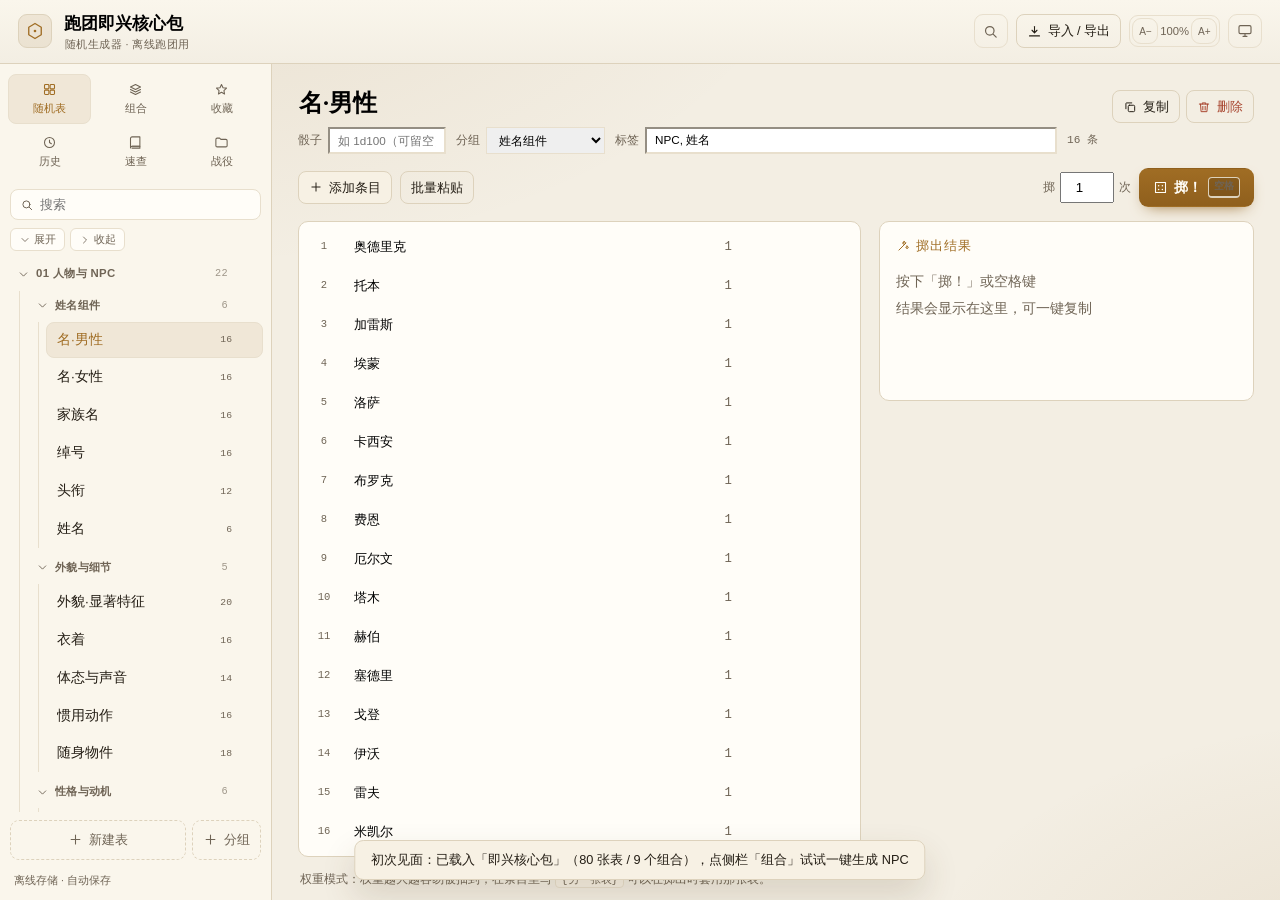
==== commit 3ea989c5: "增加战役记录表和笔记功能" ====
--- a/随机生成器.html
+++ b/随机生成器.html
@@ -1,5094 +1,7139 @@
-<!doctype html>
-<html lang="zh-CN" data-theme="dark">
-<head>
-<meta charset="UTF-8">
-<meta name="viewport" content="width=device-width, initial-scale=1.0, viewport-fit=cover">
-<meta name="color-scheme" content="dark light">
-<meta name="description" content="离线随机生成器：建随机表、分组管理、掷表、组合生成 NPC，结果可收藏并写备注。数据保存在本地，可导出导入。">
-<title>随机生成器</title>
-<link rel="icon" href="data:image/svg+xml,%3Csvg xmlns='http://www.w3.org/2000/svg' viewBox='0 0 32 32'%3E%3Crect width='32' height='32' rx='7' fill='%23171c22'/%3E%3Cpath d='M16 4l10 6v12l-10 6-10-6V10z' fill='none' stroke='%23d8a854' stroke-width='1.6'/%3E%3Ccircle cx='16' cy='16' r='2.2' fill='%23d8a854'/%3E%3C/svg%3E">
-
-<style>
+<!doctype html>
+<html lang="zh-CN" data-theme="dark">
+<head>
+<meta charset="UTF-8">
+<meta name="viewport" content="width=device-width, initial-scale=1.0, viewport-fit=cover">
+<meta name="color-scheme" content="dark light">
+<meta name="description" content="离线随机生成器：建随机表、分组管理、掷表、组合生成 NPC，结果可收藏并写备注。数据保存在本地，可导出导入。">
+<title>随机生成器</title>
+<link rel="icon" href="data:image/svg+xml,%3Csvg xmlns='http://www.w3.org/2000/svg' viewBox='0 0 32 32'%3E%3Crect width='32' height='32' rx='7' fill='%23171c22'/%3E%3Cpath d='M16 4l10 6v12l-10 6-10-6V10z' fill='none' stroke='%23d8a854' stroke-width='1.6'/%3E%3Ccircle cx='16' cy='16' r='2.2' fill='%23d8a854'/%3E%3C/svg%3E">
+
+<style>
+/* ============================================================
+ * 随机生成器 · 样式（泛奇幻 / 暗亮双主题）
+ * ============================================================ */
+
+:root {
+  --font-display: "Iowan Old Style", "Palatino Linotype", Palatino, "Songti SC", "Source Han Serif SC", "Noto Serif SC", serif;
+  --font-body: -apple-system, "Segoe UI", "PingFang SC", "Microsoft YaHei", "Noto Sans SC", sans-serif;
+  --font-mono: ui-monospace, "Cascadia Code", Consolas, "Courier New", monospace;
+  --font-scale: 1;
+  --radius: 10px;
+}
+
+[data-theme="dark"] {
+  --bg: #0d1013;
+  --bg-elev: #12161a;
+  --panel: #171c22;
+  --panel-2: #1d242b;
+  --line: #2b343d;
+  --line-soft: #222a32;
+  --text: #e9e3d5;
+  --text-dim: #98a2ac;
+  --gold: #d8a854;
+  --gold-strong: #f0c477;
+  --gold-bg: rgba(216, 168, 84, 0.12);
+  --danger: #d2705c;
+  --shadow: 0 18px 44px rgba(0, 0, 0, 0.5);
+  --ring: rgba(216, 168, 84, 0.18);
+  color-scheme: dark;
+}
+
+[data-theme="light"] {
+  --bg: #f3eee3;
+  --bg-elev: #faf6ec;
+  --panel: #fffdf8;
+  --panel-2: #f7f1e4;
+  --line: #ddd2bc;
+  --line-soft: #e8dfcd;
+  --text: #241e15;
+  --text-dim: #6f6455;
+  --gold: #8f5f1d;
+  --gold-strong: #a06d24;
+  --gold-bg: rgba(143, 95, 29, 0.1);
+  --danger: #a8452f;
+  --shadow: 0 16px 34px rgba(80, 60, 30, 0.16);
+  --ring: rgba(143, 95, 29, 0.16);
+  color-scheme: light;
+}
+
+* { box-sizing: border-box; }
+
+html, body { height: 100%; }
+
+body {
+  margin: 0;
+  background:
+    radial-gradient(1100px 600px at 12% -10%, var(--gold-bg), transparent 60%),
+    radial-gradient(900px 500px at 110% 110%, var(--gold-bg), transparent 55%),
+    var(--bg);
+  color: var(--text);
+  font-family: var(--font-body);
+  font-size: calc(15px * var(--font-scale));
+  line-height: 1.55;
+  -webkit-font-smoothing: antialiased;
+  overflow: hidden;
+}
+
+body.modal-open { overflow: hidden; }
+
+::-webkit-scrollbar { width: 10px; height: 10px; }
+::-webkit-scrollbar-thumb { background: var(--line); border-radius: 10px; border: 3px solid transparent; background-clip: padding-box; }
+::-webkit-scrollbar-thumb:hover { background: var(--text-dim); background-clip: padding-box; }
+::-webkit-scrollbar-track { background: transparent; }
+
+.icon { flex: none; vertical-align: -2px; }
+
+h1, h2, h3 { font-family: var(--font-display); font-weight: 600; letter-spacing: 0.01em; margin: 0; }
+
+code {
+  font-family: var(--font-mono);
+  font-size: 0.9em;
+  background: var(--panel-2);
+  border: 1px solid var(--line-soft);
+  border-radius: 4px;
+  padding: 1px 5px;
+}
+
+kbd {
+  font-family: var(--font-mono);
+  font-size: 10px;
+  padding: 1px 5px;
+  border: 1px solid var(--line);
+  border-bottom-width: 2px;
+  border-radius: 4px;
+  color: var(--text-dim);
+  background: rgba(0, 0, 0, 0.14);
+}
+
+.dim { color: var(--text-dim); }
+.grow { flex: 1 1 auto; min-width: 0; }
+.right { margin-left: auto; }
+.spacer { flex: 1 1 auto; }
+.pre { white-space: pre-wrap; }
+
+/* ---------------- 顶栏 ---------------- */
+
+#app {
+  display: grid;
+  grid-template-rows: auto 1fr;
+  height: 100vh;
+  height: 100dvh;
+}
+
+.topbar {
+  display: flex;
+  align-items: center;
+  gap: 14px;
+  padding: 10px 18px;
+  border-bottom: 1px solid var(--line);
+  background: linear-gradient(180deg, var(--bg-elev), var(--bg));
+  z-index: 30;
+}
+
+.brand { display: flex; align-items: center; gap: 11px; min-width: 0; }
+
+.brand-mark {
+  width: 34px; height: 34px;
+  display: grid; place-items: center;
+  border-radius: 9px;
+  color: var(--gold-strong);
+  background: var(--gold-bg);
+  border: 1px solid var(--line);
+  flex: none;
+}
+
+.brand-text { display: flex; flex-direction: column; min-width: 0; }
+
+.setname {
+  background: transparent;
+  border: 1px solid transparent;
+  padding: 2px 6px;
+  margin-left: -6px;
+  font-family: var(--font-display);
+  font-size: 1.12em;
+  font-weight: 600;
+  border-radius: 6px;
+  width: 260px;
+  max-width: 46vw;
+}
+
+.setname:hover { border-color: var(--line-soft); }
+.setname:focus { background: var(--panel); border-color: var(--line); box-shadow: none; }
+
+.tagline { font-size: 0.72em; color: var(--text-dim); padding-left: 2px; letter-spacing: 0.04em; }
+
+.top-actions { display: flex; align-items: center; gap: 8px; margin-left: auto; }
+
+.font-ctl {
+  display: flex; align-items: center; gap: 2px;
+  border: 1px solid var(--line-soft);
+  border-radius: 9px;
+  padding: 2px;
+  color: var(--text-dim);
+  font-size: 0.75em;
+}
+
+.font-ctl .icon-btn { width: 26px; height: 26px; font-size: 0.9em; }
+
+/* ---------------- 按钮 ---------------- */
+
+.btn {
+  display: inline-flex;
+  align-items: center;
+  gap: 6px;
+  padding: 8px 13px;
+  border-radius: 9px;
+  border: 1px solid var(--line);
+  background: var(--panel-2);
+  color: var(--text);
+  font: inherit;
+  font-size: 0.92em;
+  cursor: pointer;
+  white-space: nowrap;
+  transition: border-color 0.14s, color 0.14s, background 0.14s, transform 0.08s;
+}
+
+.btn:hover { border-color: var(--gold); color: var(--gold-strong); }
+.btn:active { transform: translateY(1px); }
+.btn.gold {
+  background: linear-gradient(180deg, var(--gold-strong), var(--gold));
+  border-color: transparent;
+  color: #241a06;
+  font-weight: 600;
+  box-shadow: 0 6px 16px -8px var(--gold);
+}
+[data-theme="light"] .btn.gold { color: #fffdf6; }
+.btn.gold:hover { filter: brightness(1.05); color: #241a06; }
+[data-theme="light"] .btn.gold:hover { color: #fffdf6; }
+.btn.ghost { background: transparent; }
+.btn.danger { color: var(--danger); }
+.btn.danger:hover { border-color: var(--danger); }
+.btn.danger-solid { background: var(--danger); border-color: transparent; color: #fff; }
+.btn.small { padding: 6px 10px; font-size: 0.85em; border-radius: 8px; }
+.btn:disabled { opacity: 0.45; cursor: not-allowed; }
+
+.icon-btn {
+  display: inline-grid;
+  place-items: center;
+  width: 34px; height: 34px;
+  border-radius: 9px;
+  border: 1px solid var(--line-soft);
+  background: transparent;
+  color: var(--text-dim);
+  cursor: pointer;
+  transition: 0.14s;
+}
+.icon-btn:hover { color: var(--gold-strong); border-color: var(--gold); }
+
+.mini {
+  display: inline-grid;
+  place-items: center;
+  width: 24px; height: 24px;
+  border-radius: 6px;
+  border: 1px solid transparent;
+  background: transparent;
+  color: var(--text-dim);
+  cursor: pointer;
+  padding: 0;
+}
+.mini:hover { color: var(--gold-strong); background: var(--panel-2); border-color: var(--line); }
+.mini.danger:hover { color: var(--danger); border-color: var(--danger); }
+
+.menu-btn { display: none; }
+
+/* ---------------- 布局 ---------------- */
+
+.layout {
+  display: grid;
+  grid-template-columns: 272px minmax(0, 1fr);
+  min-height: 0;
+}
+
+.sidebar {
+  display: flex;
+  flex-direction: column;
+  min-height: 0;
+  border-right: 1px solid var(--line);
+  background: var(--bg-elev);
+}
+
+.main {
+  min-height: 0;
+  overflow-y: auto;
+  padding: 22px 26px 48px;
+}
+
+/* ---------------- 侧栏 ---------------- */
+
+.side-tabs {
+  display: grid;
+  grid-template-columns: repeat(3, 1fr);
+  gap: 3px;
+  padding: 10px 8px 6px;
+}
+
+.side-tab {
+  display: flex;
+  flex-direction: column;
+  align-items: center;
+  gap: 3px;
+  padding: 7px 2px;
+  border-radius: 8px;
+  border: 1px solid transparent;
+  background: transparent;
+  color: var(--text-dim);
+  font: inherit;
+  font-size: 0.7em;
+  cursor: pointer;
+  transition: 0.14s;
+}
+.side-tab:hover { color: var(--text); background: var(--panel); }
+.side-tab.active { color: var(--gold-strong); background: var(--gold-bg); border-color: var(--line-soft); }
+
+.side-search {
+  display: flex;
+  align-items: center;
+  gap: 6px;
+  margin: 6px 10px 8px;
+  padding: 0 9px;
+  border: 1px solid var(--line-soft);
+  border-radius: 8px;
+  background: var(--panel);
+  color: var(--text-dim);
+}
+.side-search input { border: none; background: transparent; padding: 7px 0; flex: 1; font-size: 0.88em; }
+.side-search input:focus { box-shadow: none; }
+
+.side-tree-bar {
+  display: flex;
+  gap: 5px;
+  margin: 0 10px 6px;
+}
+
+.tree-btn {
+  display: inline-flex;
+  align-items: center;
+  gap: 3px;
+  padding: 4px 8px;
+  border-radius: 6px;
+  border: 1px solid var(--line-soft);
+  background: var(--panel);
+  color: var(--text-dim);
+  font: inherit;
+  font-size: 0.72em;
+  line-height: 1.2;
+  cursor: pointer;
+  transition: 0.14s;
+}
+.tree-btn:hover { color: var(--text); border-color: var(--gold-strong); }
+.tree-btn:active { transform: translateY(1px); }
+
+.side-list {
+  flex: 1 1 auto;
+  min-height: 0;
+  overflow-y: auto;
+  padding: 2px 8px 10px;
+  display: flex;
+  flex-direction: column;
+  gap: 2px;
+}
+
+.side-item {
+  display: flex;
+  align-items: center;
+  gap: 8px;
+  width: 100%;
+  padding: 8px 10px;
+  border-radius: 8px;
+  border: 1px solid transparent;
+  background: transparent;
+  color: var(--text);
+  font: inherit;
+  font-size: 0.9em;
+  text-align: left;
+  cursor: pointer;
+}
+.side-item:hover { background: var(--panel); }
+.side-item.active { background: var(--gold-bg); border-color: var(--line-soft); color: var(--gold-strong); }
+
+.side-name { flex: 1 1 auto; overflow: hidden; text-overflow: ellipsis; white-space: nowrap; }
+.side-meta { font-size: 0.72em; color: var(--text-dim); font-family: var(--font-mono); }
+.side-item.active .side-meta { color: var(--gold); }
+
+/* 表行（可拖动 + 更多操作） */
+.side-row {
+  display: flex;
+  align-items: center;
+  border-radius: 8px;
+  border: 1px solid transparent;
+  min-width: 0;
+}
+.side-row:hover { background: var(--panel); }
+.side-row.active { background: var(--gold-bg); border-color: var(--line-soft); }
+.side-row.dragging-row { opacity: 0.4; }
+
+.side-main {
+  flex: 1 1 auto;
+  min-width: 0;
+  display: flex;
+  align-items: center;
+  gap: 8px;
+  padding: 7px 2px 7px 10px;
+  border: none;
+  background: transparent;
+  color: var(--text);
+  font: inherit;
+  font-size: 0.9em;
+  text-align: left;
+  cursor: pointer;
+}
+.side-row.active .side-main { color: var(--gold-strong); }
+
+.side-more { opacity: 0; flex: none; margin-right: 4px; }
+.side-row:hover .side-more, .folder-head:hover .side-more { opacity: 1; }
+@media (hover: none) { .side-more { opacity: 1; } }
+
+/* 分组 */
+.folder-block { display: flex; flex-direction: column; gap: 1px; margin-bottom: 4px; }
+
+.folder-head {
+  display: flex;
+  align-items: center;
+  gap: 2px;
+  border-radius: 8px;
+  border: 1px solid transparent;
+}
+.folder-head:hover { background: var(--panel); }
+.folder-head.drop-hover { background: var(--gold-bg); border-color: var(--gold); }
+
+.folder-toggle {
+  flex: 1 1 auto;
+  min-width: 0;
+  display: flex;
+  align-items: center;
+  gap: 6px;
+  padding: 5px 4px 5px 8px;
+  border: none;
+  background: transparent;
+  color: var(--text-dim);
+  font: inherit;
+  font-size: 0.76em;
+  letter-spacing: 0.03em;
+  text-align: left;
+  cursor: pointer;
+  border-radius: 7px;
+}
+.folder-toggle:hover { color: var(--text); }
+.folder-name { font-weight: 600; overflow: hidden; text-overflow: ellipsis; white-space: nowrap; }
+.folder-count { margin-left: auto; font-family: var(--font-mono); font-size: 0.9em; opacity: 0.65; }
+
+.folder-head.plain {
+  display: flex;
+  gap: 6px;
+  padding: 6px 8px;
+  font-size: 0.76em;
+  color: var(--text-dim);
+}
+
+.folder-items {
+  display: flex;
+  flex-direction: column;
+  gap: 1px;
+  margin-left: 11px;
+  padding-left: 7px;
+  border-left: 1px solid var(--line-soft);
+}
+.folder-children {
+  display: flex;
+  flex-direction: column;
+  gap: 1px;
+  margin-left: 11px;
+  padding-left: 7px;
+  border-left: 1px solid var(--line-soft);
+}
+.folder-block.collapsed .folder-items,
+.folder-block.collapsed .folder-children { display: none; }
+
+.folder-head[draggable="true"] { cursor: grab; }
+.folder-head.dragging-row { opacity: 0.4; }
+
+.folder-empty {
+  margin: 2px 0;
+  padding: 7px 8px;
+  border: 1px dashed var(--line-soft);
+  border-radius: 7px;
+  font-size: 0.72em;
+  color: var(--text-dim);
+}
+
+.side-new-row { display: flex; gap: 6px; margin: 8px 10px 4px; }
+.side-new-row .side-new { margin: 0; flex: 1 1 auto; }
+.side-new.compact { flex: 0 0 auto; padding: 9px 10px; }
+
+.side-empty, .side-summary, .side-tip { padding: 12px; font-size: 0.82em; color: var(--text-dim); }
+.side-summary { padding: 8px 12px; }
+.side-tip { line-height: 1.6; }
+
+.side-new {
+  display: flex; align-items: center; justify-content: center; gap: 6px;
+  margin: 8px 10px 4px;
+  padding: 9px;
+  border-radius: 9px;
+  border: 1px dashed var(--line);
+  background: transparent;
+  color: var(--text-dim);
+  font: inherit;
+  font-size: 0.85em;
+  cursor: pointer;
+}
+.side-new:hover { color: var(--gold-strong); border-color: var(--gold); background: var(--gold-bg); }
+
+.side-foot { padding: 8px 14px 12px; font-size: 0.7em; }
+
+/* ---------------- 通用视图 ---------------- */
+
+.view { display: flex; flex-direction: column; gap: 14px; max-width: 1280px; }
+
+.view-head { display: flex; align-items: flex-start; gap: 14px; flex-wrap: wrap; }
+.head-main { display: flex; flex-direction: column; gap: 6px; flex: 1 1 320px; min-width: 0; }
+.head-actions { display: flex; gap: 6px; flex: none; padding-top: 4px; }
+
+.title-input {
+  background: transparent;
+  border: 1px solid transparent;
+  border-radius: 8px;
+  padding: 3px 8px;
+  margin-left: -8px;
+  font-family: var(--font-display);
+  font-size: 1.6em;
+  font-weight: 600;
+  width: 100%;
+}
+.title-input:hover { border-color: var(--line-soft); }
+.title-input:focus { background: var(--panel); border-color: var(--line); box-shadow: none; }
+.title-input.invalid { border-color: var(--danger); }
+
+.field-error {
+  color: var(--danger);
+  font-size: 0.76em;
+  padding: 2px 0 0 2px;
+  line-height: 1.5;
+}
+
+.page-title { font-size: 1.5em; padding: 4px 0; }
+
+.meta-row { display: flex; align-items: center; gap: 10px; flex-wrap: wrap; font-size: 0.82em; color: var(--text-dim); }
+.meta-field { display: flex; align-items: center; gap: 6px; flex: 0 0 auto; }
+.meta-field > span { flex: none; white-space: nowrap; }
+.meta-field input { padding: 5px 8px; font-size: 0.95em; border-color: var(--line-soft); }
+.meta-field select { padding: 5px 8px; font-size: 0.95em; border-color: var(--line-soft); max-width: 150px; }
+.meta-field.grow { flex: 1 1 220px; min-width: 160px; }
+.meta-field.grow input { width: 100%; }
+.meta-field input[data-act="table-dice"] { width: 118px; }
+.count { font-family: var(--font-mono); font-size: 0.9em; color: var(--text-dim); white-space: nowrap; }
+
+.toolbar { display: flex; align-items: center; gap: 8px; flex-wrap: wrap; }
+.inline-field { display: flex; align-items: center; gap: 5px; font-size: 0.82em; color: var(--text-dim); }
+.inline-field input { width: 54px; padding: 6px 8px; text-align: center; }
+
+.hint { font-size: 0.78em; color: var(--text-dim); padding: 2px 2px 0; line-height: 1.7; }
+
+.panel {
+  border: 1px solid var(--line);
+  border-radius: var(--radius);
+  background: var(--panel);
+  padding: 12px 14px 14px;
+  display: flex;
+  flex-direction: column;
+  gap: 10px;
+}
+.panel-head { display: flex; align-items: baseline; gap: 10px; font-size: 0.88em; flex-wrap: wrap; }
+.panel-head .dim { font-size: 0.86em; }
+.pad { padding: 8px 2px; }
+
+.split { display: grid; grid-template-columns: minmax(0, 1.35fr) minmax(300px, 0.9fr); gap: 18px; align-items: start; }
+.split-main { display: flex; flex-direction: column; gap: 10px; min-width: 0; }
+.split-side { position: sticky; top: 0; min-width: 0; }
+
+/* ---------------- 条目 ---------------- */
+
+.entry-list {
+  border: 1px solid var(--line);
+  border-radius: var(--radius);
+  background: var(--panel);
+  padding: 6px;
+  display: flex;
+  flex-direction: column;
+  gap: 2px;
+}
+
+.entry-row {
+  display: grid;
+  grid-template-columns: 26px minmax(0, 1fr) 62px auto;
+  align-items: center;
+  gap: 7px;
+  padding: 3px 6px;
+  border-radius: 7px;
+}
+.entry-row:hover { background: var(--panel-2); }
+.entry-row.data-dice { grid-template-columns: 26px minmax(0, 1fr) 62px auto auto; }
+
+.entry-idx { font-family: var(--font-mono); font-size: 0.7em; color: var(--text-dim); text-align: center; }
+
+.entry-row input { border-color: transparent; background: transparent; padding: 6px 8px; }
+.entry-row input:hover { border-color: var(--line-soft); background: var(--bg-elev); }
+.entry-row input:focus { background: var(--bg-elev); border-color: var(--gold); }
+
+.entry-weight { text-align: center; font-family: var(--font-mono); font-size: 0.82em; color: var(--text-dim); }
+
+.range-wrap { display: flex; align-items: center; gap: 2px; }
+.entry-range { width: 48px; text-align: center; font-family: var(--font-mono); font-size: 0.8em; }
+.dash { color: var(--text-dim); font-size: 0.8em; }
+
+.row-actions { display: flex; gap: 1px; opacity: 0; transition: opacity 0.12s; }
+.entry-row:hover .row-actions, .field-row:hover .row-actions { opacity: 1; }
+@media (hover: none) { .row-actions { opacity: 1; } }
+
+/* ---------------- 组合字段 ---------------- */
+
+.field-list { display: flex; flex-direction: column; gap: 3px; }
+
+.field-row {
+  display: grid;
+  grid-template-columns: 22px minmax(96px, 1.1fr) minmax(80px, 1fr) 52px 52px auto;
+  gap: 6px;
+  align-items: center;
+  padding: 4px 5px;
+  border-radius: 7px;
+}
+.field-row:hover { background: var(--panel-2); }
+.field-row input, .field-row select { padding: 6px 8px; font-size: 0.88em; border-color: var(--line-soft); background: var(--bg-elev); }
+.field-row .narrow { text-align: center; font-family: var(--font-mono); font-size: 0.82em; }
+.field-idx { font-family: var(--font-mono); font-size: 0.7em; color: var(--text-dim); text-align: center; }
+
+.tokens { display: flex; flex-wrap: wrap; gap: 5px; }
+.token {
+  padding: 3px 8px;
+  border-radius: 20px;
+  border: 1px solid var(--line-soft);
+  background: var(--gold-bg);
+  color: var(--gold-strong);
+  font-family: var(--font-mono);
+  font-size: 0.75em;
+  cursor: pointer;
+}
+.token:hover { border-color: var(--gold); }
+
+/* ---------------- 结果卡 ---------------- */
+
+.result-card {
+  border: 1px solid var(--line);
+  border-radius: var(--radius);
+  background:
+    linear-gradient(160deg, var(--gold-bg), transparent 42%),
+    var(--panel);
+  box-shadow: var(--shadow);
+  padding: 14px 16px 16px;
+  display: flex;
+  flex-direction: column;
+  gap: 12px;
+  min-height: 180px;
+}
+.result-card.placeholder { box-shadow: none; background: var(--panel); }
+
+.result-head { display: flex; align-items: center; justify-content: space-between; gap: 10px; }
+.result-title {
+  display: inline-flex; align-items: center; gap: 6px;
+  font-family: var(--font-display);
+  font-size: 0.86em;
+  letter-spacing: 0.08em;
+  color: var(--gold-strong);
+  text-transform: uppercase;
+}
+.seed { font-family: var(--font-mono); font-size: 0.68em; color: var(--text-dim); }
+
+.result-body { min-height: 56px; display: flex; align-items: center; }
+.result-text { font-size: 1.12em; line-height: 1.75; word-break: break-word; }
+.result-text.pre { white-space: pre-wrap; }
+.result-body:has(.result-list) { align-items: flex-start; }
+
+.result-list { margin: 0; padding-left: 1.3em; display: flex; flex-direction: column; gap: 6px; font-size: 1.02em; }
+.result-list li::marker { color: var(--gold); font-family: var(--font-mono); font-size: 0.8em; }
+
+.result-empty { color: var(--text-dim); font-size: 0.9em; line-height: 2; }
+
+.dice-detail {
+  display: flex; align-items: center; gap: 6px;
+  font-family: var(--font-mono);
+  font-size: 0.74em;
+  color: var(--text-dim);
+  border-top: 1px dashed var(--line);
+  padding-top: 8px;
+}
+
+.warnings { display: flex; flex-direction: column; gap: 4px; }
+.warning {
+  display: flex; align-items: flex-start; gap: 6px;
+  font-size: 0.78em;
+  color: var(--danger);
+  background: rgba(210, 112, 92, 0.09);
+  border: 1px solid rgba(210, 112, 92, 0.24);
+  border-radius: 7px;
+  padding: 5px 8px;
+}
+
+.result-actions { display: flex; gap: 6px; flex-wrap: wrap; }
+.result-actions.wrap { flex-wrap: wrap; }
+
+.chips { display: flex; flex-direction: column; gap: 5px; }
+.chip {
+  display: grid;
+  grid-template-columns: 58px minmax(0, 1fr) auto;
+  gap: 8px;
+  align-items: center;
+  padding: 5px 8px;
+  border: 1px solid var(--line-soft);
+  border-radius: 8px;
+  background: var(--bg-elev);
+  font-size: 0.82em;
+}
+.chip.locked { border-color: var(--gold); background: var(--gold-bg); }
+.chip-label { color: var(--text-dim); font-size: 0.9em; }
+.chip-value { overflow-wrap: anywhere; }
+.chip-actions { display: flex; gap: 1px; }
+
+.save-entry { display: flex; align-items: center; gap: 7px; flex-wrap: wrap; font-size: 0.78em; padding-top: 4px; border-top: 1px dashed var(--line); }
+.save-entry select { padding: 4px 8px; font-size: 0.95em; }
+
+/* ---------------- 批量粘贴 ---------------- */
+
+.bulk-panel {
+  border: 1px solid var(--line);
+  border-radius: var(--radius);
+  background: var(--panel);
+  padding: 12px 14px 14px;
+  display: flex;
+  flex-direction: column;
+  gap: 9px;
+}
+.bulk-panel[data-open="false"] { display: none; }
+.bulk-head { display: flex; align-items: baseline; gap: 10px; font-size: 0.82em; flex-wrap: wrap; }
+.bulk-actions { display: flex; gap: 7px; }
+
+.textarea {
+  width: 100%;
+  resize: vertical;
+  font-family: var(--font-body);
+  line-height: 1.7;
+  min-height: 70px;
+  background: var(--bg-elev);
+}
+.textarea.mono { font-family: var(--font-mono); font-size: 0.78em; line-height: 1.55; }
+
+/* ---------------- 收藏 / 历史 ---------------- */
+
+.fav-list { display: grid; grid-template-columns: repeat(auto-fill, minmax(300px, 1fr)); gap: 12px; }
+.fav-card {
+  border: 1px solid var(--line);
+  border-radius: var(--radius);
+  background: linear-gradient(160deg, var(--gold-bg), transparent 55%), var(--panel);
+  padding: 13px 14px;
+  display: flex;
+  flex-direction: column;
+  gap: 9px;
+}
+.fav-text { font-size: 0.96em; line-height: 1.72; }
+.fav-meta { display: flex; justify-content: space-between; gap: 8px; font-size: 0.72em; color: var(--text-dim); }
+.fav-actions { display: flex; gap: 5px; align-items: center; }
+
+.fav-note {
+  width: 100%;
+  min-height: 2.6em;
+  field-sizing: content;
+  background: var(--bg-elev);
+  border: 1px solid var(--line-soft);
+  border-radius: 8px;
+  padding: 7px 9px;
+  font-size: 0.8em;
+  line-height: 1.65;
+  resize: vertical;
+}
+.fav-note:focus { border-color: var(--gold); }
+.fav-note::placeholder { color: var(--text-dim); opacity: 0.75; }
+
+.history-list { display: flex; flex-direction: column; gap: 7px; }
+.history-row {
+  display: grid;
+  grid-template-columns: auto minmax(0, 1fr) auto;
+  gap: 11px;
+  align-items: start;
+  padding: 10px 12px;
+  border: 1px solid var(--line-soft);
+  border-radius: 9px;
+  background: var(--panel);
+}
+.history-main { min-width: 0; display: flex; flex-direction: column; gap: 3px; }
+.history-top { display: flex; align-items: baseline; gap: 9px; flex-wrap: wrap; font-size: 0.86em; }
+.history-text {
+  font-size: 0.82em;
+  color: var(--text-dim);
+  display: -webkit-box;
+  -webkit-line-clamp: 2;
+  -webkit-box-orient: vertical;
+  overflow: hidden;
+}
+.history-actions { display: flex; gap: 1px; }
+
+.badge {
+  font-size: 0.68em;
+  padding: 2px 7px;
+  border-radius: 20px;
+  border: 1px solid var(--line);
+  color: var(--text-dim);
+  white-space: nowrap;
+  margin-top: 2px;
+}
+.badge.combo { color: var(--gold-strong); border-color: var(--gold); background: var(--gold-bg); }
+
+/* ---------------- 空状态 ---------------- */
+
+.empty {
+  display: flex;
+  flex-direction: column;
+  align-items: center;
+  justify-content: center;
+  text-align: center;
+  gap: 12px;
+  padding: 12vh 20px;
+  color: var(--text-dim);
+}
+.empty-mark {
+  width: 76px; height: 76px;
+  display: grid; place-items: center;
+  border-radius: 20px;
+  border: 1px solid var(--line);
+  background: var(--gold-bg);
+  color: var(--gold-strong);
+  margin-bottom: 4px;
+}
+.empty h2 { color: var(--text); font-size: 1.3em; }
+.empty p { margin: 0; max-width: 30em; line-height: 1.8; font-size: 0.9em; }
+.empty-actions { display: flex; gap: 9px; margin-top: 6px; flex-wrap: wrap; justify-content: center; }
+.small-empty { padding: 32px 20px; border: 1px dashed var(--line); border-radius: var(--radius); }
+
+/* ---------------- 弹窗 ---------------- */
+
+#modal-root:empty { display: none; }
+
+.modal-backdrop {
+  position: fixed;
+  inset: 0;
+  background: rgba(0, 0, 0, 0.55);
+  backdrop-filter: blur(2px);
+  z-index: 60;
+}
+
+.modal {
+  position: fixed;
+  z-index: 61;
+  top: 50%;
+  left: 50%;
+  transform: translate(-50%, -50%);
+  width: min(560px, calc(100vw - 32px));
+  max-height: calc(100vh - 48px);
+  display: flex;
+  flex-direction: column;
+  background: var(--bg-elev);
+  border: 1px solid var(--line);
+  border-radius: 14px;
+  box-shadow: var(--shadow);
+  overflow: hidden;
+}
+.modal.wide { width: min(720px, calc(100vw - 32px)); }
+
+.modal-head {
+  display: flex;
+  align-items: center;
+  justify-content: space-between;
+  gap: 10px;
+  padding: 13px 16px;
+  border-bottom: 1px solid var(--line);
+}
+.modal-head h3 { font-size: 1.02em; }
+
+.modal-body { padding: 14px 16px 16px; overflow-y: auto; display: flex; flex-direction: column; gap: 10px; }
+.modal-note { margin: 0; font-size: 0.85em; color: var(--text-dim); line-height: 1.75; }
+.modal-note.pre { white-space: pre-wrap; color: var(--text); }
+.modal-actions { display: flex; gap: 8px; align-items: center; flex-wrap: wrap; }
+.modal-actions.right { justify-content: flex-end; }
+
+.tabs { display: flex; gap: 4px; border-bottom: 1px solid var(--line); padding-bottom: 8px; flex-wrap: wrap; }
+.tabs .tab {
+  padding: 6px 13px;
+  border-radius: 8px;
+  border: 1px solid transparent;
+  background: transparent;
+  color: var(--text-dim);
+  font: inherit;
+  font-size: 0.86em;
+  cursor: pointer;
+}
+.tabs .tab:hover { color: var(--text); background: var(--panel); }
+.tabs .tab.active { color: var(--gold-strong); background: var(--gold-bg); border-color: var(--line-soft); }
+
+.file-row { display: flex; align-items: center; gap: 10px; flex-wrap: wrap; font-size: 0.85em; }
+.file-btn { position: relative; }
+.radio-row { display: flex; gap: 14px; flex-wrap: wrap; font-size: 0.85em; color: var(--text-dim); }
+.radio-row label { display: inline-flex; align-items: center; gap: 6px; cursor: pointer; }
+.radio-row input { accent-color: var(--gold); }
+
+.snap-list { display: flex; flex-direction: column; gap: 6px; }
+.snap-row {
+  display: flex; align-items: center; justify-content: space-between; gap: 10px;
+  padding: 8px 10px;
+  border: 1px solid var(--line-soft);
+  border-radius: 8px;
+  font-size: 0.82em;
+}
+
+/* ---------------- 命令面板 ---------------- */
+
+.palette-root { position: fixed; inset: 0; z-index: 70; }
+.palette-backdrop { position: absolute; inset: 0; background: rgba(0, 0, 0, 0.5); }
+
+.palette {
+  position: absolute;
+  top: 12vh;
+  left: 50%;
+  transform: translateX(-50%);
+  width: min(560px, calc(100vw - 28px));
+  background: var(--bg-elev);
+  border: 1px solid var(--line);
+  border-radius: 13px;
+  box-shadow: var(--shadow);
+  overflow: hidden;
+  display: flex;
+  flex-direction: column;
+}
+
+.palette-input {
+  display: flex; align-items: center; gap: 9px;
+  padding: 12px 14px;
+  border-bottom: 1px solid var(--line);
+  color: var(--text-dim);
+}
+.palette-input input { flex: 1; border: none; background: transparent; padding: 2px 0; font-size: 1em; }
+.palette-input input:focus { box-shadow: none; }
+
+#palette-list { max-height: 52vh; overflow-y: auto; padding: 6px; display: flex; flex-direction: column; gap: 2px; }
+
+.palette-item {
+  display: flex; align-items: center; gap: 9px;
+  padding: 8px 10px;
+  border-radius: 8px;
+  border: 1px solid transparent;
+  background: transparent;
+  color: var(--text);
+  font: inherit;
+  font-size: 0.9em;
+  text-align: left;
+  cursor: pointer;
+}
+.palette-item:hover, .palette-item.active { background: var(--gold-bg); border-color: var(--line-soft); }
+.pi-name { flex: 1; overflow: hidden; text-overflow: ellipsis; white-space: nowrap; }
+.pi-sub { font-size: 0.78em; color: var(--text-dim); font-family: var(--font-mono); }
+
+.palette-empty { padding: 18px; text-align: center; color: var(--text-dim); font-size: 0.85em; }
+.palette-foot { padding: 8px 12px; border-top: 1px solid var(--line); font-size: 0.72em; color: var(--text-dim); display: flex; gap: 5px; align-items: center; }
+
+/* ---------------- 弹出菜单 ---------------- */
+
+.menu-pop {
+  position: fixed;
+  z-index: 75;
+  min-width: 184px;
+  max-width: 260px;
+  background: var(--bg-elev);
+  border: 1px solid var(--line);
+  border-radius: 10px;
+  box-shadow: var(--shadow);
+  padding: 5px;
+  display: flex;
+  flex-direction: column;
+  gap: 1px;
+  max-height: 70vh;
+  overflow-y: auto;
+}
+
+.menu-item {
+  display: flex;
+  align-items: center;
+  gap: 8px;
+  padding: 7px 9px;
+  border: none;
+  border-radius: 7px;
+  background: transparent;
+  color: var(--text);
+  font: inherit;
+  font-size: 0.85em;
+  text-align: left;
+  cursor: pointer;
+}
+.menu-item:hover { background: var(--gold-bg); color: var(--gold-strong); }
+.menu-item.danger { color: var(--danger); }
+.menu-item.danger:hover { background: rgba(210, 112, 92, 0.12); }
+.mi-label { flex: 1 1 auto; overflow: hidden; text-overflow: ellipsis; white-space: nowrap; }
+.mi-dot { width: 14px; height: 14px; flex: none; }
+.menu-sep { height: 1px; background: var(--line-soft); margin: 4px 2px; }
+
+/* ---------------- 提示条 ---------------- */
+
+#toast-root {
+  position: fixed;
+  bottom: 20px;
+  left: 50%;
+  transform: translateX(-50%);
+  z-index: 80;
+  display: flex;
+  flex-direction: column;
+  gap: 7px;
+  align-items: center;
+  pointer-events: none;
+}
+
+.toast {
+  padding: 9px 16px;
+  border-radius: 9px;
+  background: var(--panel-2);
+  border: 1px solid var(--line);
+  box-shadow: var(--shadow);
+  font-size: 0.85em;
+  opacity: 0;
+  transform: translateY(8px);
+  transition: 0.22s;
+  max-width: 82vw;
+}
+.toast.in { opacity: 1; transform: none; }
+.toast.warn { border-color: var(--danger); color: var(--danger); }
+
+/* ---------------- 拖拽 ---------------- */
+
+.dragging::after {
+  content: "松开以导入表组 JSON";
+  position: fixed;
+  inset: 14px;
+  z-index: 90;
+  border: 2px dashed var(--gold);
+  border-radius: 16px;
+  background: color-mix(in srgb, var(--bg) 82%, transparent);
+  display: grid;
+  place-items: center;
+  font-family: var(--font-display);
+  font-size: 1.1em;
+  color: var(--gold-strong);
+  pointer-events: none;
+}
+
+/* ---------------- 移动端 ---------------- */
+
+.mobile-tabs { display: none; }
+.sidebar-backdrop { display: none; }
+
+@media (max-width: 980px) {
+  .layout { grid-template-columns: minmax(0, 1fr); }
+  .sidebar {
+    position: fixed;
+    z-index: 55;
+    top: 0; bottom: 0; left: 0;
+    width: 278px;
+    transform: translateX(-102%);
+    transition: transform 0.22s ease;
+    box-shadow: var(--shadow);
+    padding-top: env(safe-area-inset-top);
+  }
+  body.sidebar-open .sidebar { transform: none; }
+  body.sidebar-open .sidebar-backdrop {
+    display: block;
+    position: fixed;
+    inset: 0;
+    z-index: 54;
+    background: rgba(0, 0, 0, 0.45);
+  }
+  .menu-btn { display: inline-grid; }
+  .main { padding: 16px 14px calc(84px + env(safe-area-inset-bottom)); }
+  .split { grid-template-columns: minmax(0, 1fr); }
+  .split-side { position: static; }
+  .mobile-tabs {
+    display: grid;
+    grid-auto-flow: column;
+    grid-auto-columns: minmax(58px, 1fr);
+    overflow-x: auto;
+    position: fixed;
+    bottom: 0; left: 0; right: 0;
+    z-index: 45;
+    background: color-mix(in srgb, var(--bg-elev) 94%, transparent);
+    border-top: 1px solid var(--line);
+    padding: 6px 4px calc(6px + env(safe-area-inset-bottom));
+    backdrop-filter: blur(8px);
+  }
+  .mtab {
+    display: flex; flex-direction: column; align-items: center; gap: 2px;
+    padding: 4px 2px;
+    border: none; background: transparent;
+    color: var(--text-dim);
+    font: inherit; font-size: 0.64em;
+    cursor: pointer;
+    border-radius: 8px;
+  }
+  .mtab.active { color: var(--gold-strong); }
+  .top-actions .btn { padding: 7px 10px; }
+  .tagline { display: none; }
+  .entry-row { grid-template-columns: 22px minmax(0, 1fr) 54px auto; }
+  .entry-row.data-dice { grid-template-columns: 22px minmax(0, 1fr) 50px auto; }
+  .entry-row.data-dice .range-wrap { grid-column: 2 / 3; }
+  .field-row { grid-template-columns: 18px minmax(0, 1fr) 46px 46px auto; }
+  .field-row select { grid-column: 2 / -1; }
+  .field-row input[data-act="field-label"] { grid-column: 2 / 3; }
+  .font-ctl { display: none; }
+  .title-input { font-size: 1.35em; }
+}
+
+@media (max-width: 560px) {
+  .topbar { padding: 8px 10px; gap: 8px; }
+  .setname { width: 44vw; font-size: 1em; }
+  .brand-mark { display: none; }
+  .top-actions { gap: 6px; }
+  .top-actions > button[data-act="palette"] { display: none; }
+  .top-actions .btn span { display: none; }
+  .top-actions .btn { padding: 8px; }
+  .toolbar { gap: 6px; }
+  .btn { padding: 7px 11px; }
+  .chip { grid-template-columns: 50px minmax(0, 1fr) auto; }
+  .result-text { font-size: 1.04em; }
+  .fav-list { grid-template-columns: 1fr; }
+}
+
+@media print {
+  .topbar, .sidebar, .mobile-tabs, .toolbar, .head-actions, .side-foot, .result-actions, .save-entry, .bulk-panel, .menu-pop { display: none !important; }
+  body { background: #fff; color: #000; overflow: visible; }
+  #app { display: block; height: auto; }
+  .layout { display: block; }
+  .main { overflow: visible; padding: 0; }
+  .split-side { position: static; }
+  .result-card { box-shadow: none; border-color: #ccc; }
+}
+
 /* ============================================================
- * 随机生成器 · 样式（泛奇幻 / 暗亮双主题）
+ * 战役 / 笔记 / 记录表 / 规则速查
  * ============================================================ */
 
-:root {
-  --font-display: "Iowan Old Style", "Palatino Linotype", Palatino, "Songti SC", "Source Han Serif SC", "Noto Serif SC", serif;
-  --font-body: -apple-system, "Segoe UI", "PingFang SC", "Microsoft YaHei", "Noto Sans SC", sans-serif;
-  --font-mono: ui-monospace, "Cascadia Code", Consolas, "Courier New", monospace;
-  --font-scale: 1;
-  --radius: 10px;
-}
-
-[data-theme="dark"] {
-  --bg: #0d1013;
-  --bg-elev: #12161a;
-  --panel: #171c22;
-  --panel-2: #1d242b;
-  --line: #2b343d;
-  --line-soft: #222a32;
-  --text: #e9e3d5;
-  --text-dim: #98a2ac;
-  --gold: #d8a854;
-  --gold-strong: #f0c477;
-  --gold-bg: rgba(216, 168, 84, 0.12);
-  --danger: #d2705c;
-  --shadow: 0 18px 44px rgba(0, 0, 0, 0.5);
-  --ring: rgba(216, 168, 84, 0.18);
-  color-scheme: dark;
-}
-
-[data-theme="light"] {
-  --bg: #f3eee3;
-  --bg-elev: #faf6ec;
-  --panel: #fffdf8;
-  --panel-2: #f7f1e4;
-  --line: #ddd2bc;
-  --line-soft: #e8dfcd;
-  --text: #241e15;
-  --text-dim: #6f6455;
-  --gold: #8f5f1d;
-  --gold-strong: #a06d24;
-  --gold-bg: rgba(143, 95, 29, 0.1);
-  --danger: #a8452f;
-  --shadow: 0 16px 34px rgba(80, 60, 30, 0.16);
-  --ring: rgba(143, 95, 29, 0.16);
-  color-scheme: light;
-}
-
-* { box-sizing: border-box; }
-
-html, body { height: 100%; }
-
-body {
-  margin: 0;
-  background:
-    radial-gradient(1100px 600px at 12% -10%, var(--gold-bg), transparent 60%),
-    radial-gradient(900px 500px at 110% 110%, var(--gold-bg), transparent 55%),
-    var(--bg);
-  color: var(--text);
-  font-family: var(--font-body);
-  font-size: calc(15px * var(--font-scale));
-  line-height: 1.55;
-  -webkit-font-smoothing: antialiased;
-  overflow: hidden;
-}
-
-body.modal-open { overflow: hidden; }
-
-::-webkit-scrollbar { width: 10px; height: 10px; }
-::-webkit-scrollbar-thumb { background: var(--line); border-radius: 10px; border: 3px solid transparent; background-clip: padding-box; }
-::-webkit-scrollbar-thumb:hover { background: var(--text-dim); background-clip: padding-box; }
-::-webkit-scrollbar-track { background: transparent; }
-
-.icon { flex: none; vertical-align: -2px; }
-
-h1, h2, h3 { font-family: var(--font-display); font-weight: 600; letter-spacing: 0.01em; margin: 0; }
-
-code {
-  font-family: var(--font-mono);
-  font-size: 0.9em;
-  background: var(--panel-2);
-  border: 1px solid var(--line-soft);
-  border-radius: 4px;
-  padding: 1px 5px;
-}
-
-kbd {
-  font-family: var(--font-mono);
-  font-size: 10px;
-  padding: 1px 5px;
+/* --- 通用小件 --- */
+.chip-btn {
+  display: inline-flex; align-items: center; gap: 5px;
+  padding: 5px 11px;
   border: 1px solid var(--line);
-  border-bottom-width: 2px;
-  border-radius: 4px;
-  color: var(--text-dim);
-  background: rgba(0, 0, 0, 0.14);
-}
-
-.dim { color: var(--text-dim); }
-.grow { flex: 1 1 auto; min-width: 0; }
-.right { margin-left: auto; }
-.spacer { flex: 1 1 auto; }
-.pre { white-space: pre-wrap; }
-
-/* ---------------- 顶栏 ---------------- */
-
-#app {
-  display: grid;
-  grid-template-rows: auto 1fr;
-  height: 100vh;
-  height: 100dvh;
-}
-
-.topbar {
-  display: flex;
-  align-items: center;
-  gap: 14px;
-  padding: 10px 18px;
-  border-bottom: 1px solid var(--line);
-  background: linear-gradient(180deg, var(--bg-elev), var(--bg));
-  z-index: 30;
-}
-
-.brand { display: flex; align-items: center; gap: 11px; min-width: 0; }
-
-.brand-mark {
-  width: 34px; height: 34px;
-  display: grid; place-items: center;
-  border-radius: 9px;
-  color: var(--gold-strong);
-  background: var(--gold-bg);
-  border: 1px solid var(--line);
-  flex: none;
-}
-
-.brand-text { display: flex; flex-direction: column; min-width: 0; }
-
-.setname {
-  background: transparent;
-  border: 1px solid transparent;
-  padding: 2px 6px;
-  margin-left: -6px;
-  font-family: var(--font-display);
-  font-size: 1.12em;
-  font-weight: 600;
-  border-radius: 6px;
-  width: 260px;
-  max-width: 46vw;
-}
-
-.setname:hover { border-color: var(--line-soft); }
-.setname:focus { background: var(--panel); border-color: var(--line); box-shadow: none; }
-
-.tagline { font-size: 0.72em; color: var(--text-dim); padding-left: 2px; letter-spacing: 0.04em; }
-
-.top-actions { display: flex; align-items: center; gap: 8px; margin-left: auto; }
-
-.font-ctl {
-  display: flex; align-items: center; gap: 2px;
-  border: 1px solid var(--line-soft);
-  border-radius: 9px;
-  padding: 2px;
-  color: var(--text-dim);
-  font-size: 0.75em;
-}
-
-.font-ctl .icon-btn { width: 26px; height: 26px; font-size: 0.9em; }
-
-/* ---------------- 按钮 ---------------- */
-
-.btn {
-  display: inline-flex;
-  align-items: center;
-  gap: 6px;
-  padding: 8px 13px;
-  border-radius: 9px;
-  border: 1px solid var(--line);
-  background: var(--panel-2);
-  color: var(--text);
-  font: inherit;
-  font-size: 0.92em;
-  cursor: pointer;
-  white-space: nowrap;
-  transition: border-color 0.14s, color 0.14s, background 0.14s, transform 0.08s;
-}
-
-.btn:hover { border-color: var(--gold); color: var(--gold-strong); }
-.btn:active { transform: translateY(1px); }
-.btn.gold {
-  background: linear-gradient(180deg, var(--gold-strong), var(--gold));
-  border-color: transparent;
-  color: #241a06;
-  font-weight: 600;
-  box-shadow: 0 6px 16px -8px var(--gold);
-}
-[data-theme="light"] .btn.gold { color: #fffdf6; }
-.btn.gold:hover { filter: brightness(1.05); color: #241a06; }
-[data-theme="light"] .btn.gold:hover { color: #fffdf6; }
-.btn.ghost { background: transparent; }
-.btn.danger { color: var(--danger); }
-.btn.danger:hover { border-color: var(--danger); }
-.btn.danger-solid { background: var(--danger); border-color: transparent; color: #fff; }
-.btn.small { padding: 6px 10px; font-size: 0.85em; border-radius: 8px; }
-.btn:disabled { opacity: 0.45; cursor: not-allowed; }
-
-.icon-btn {
-  display: inline-grid;
-  place-items: center;
-  width: 34px; height: 34px;
-  border-radius: 9px;
-  border: 1px solid var(--line-soft);
+  border-radius: 999px;
   background: transparent;
   color: var(--text-dim);
-  cursor: pointer;
-  transition: 0.14s;
+  font: inherit; font-size: 0.82em;
+  cursor: pointer; white-space: nowrap;
 }
-.icon-btn:hover { color: var(--gold-strong); border-color: var(--gold); }
-
-.mini {
-  display: inline-grid;
-  place-items: center;
-  width: 24px; height: 24px;
-  border-radius: 6px;
-  border: 1px solid transparent;
-  background: transparent;
-  color: var(--text-dim);
-  cursor: pointer;
-  padding: 0;
+.chip-btn:hover { color: var(--text); border-color: var(--gold); }
+.chip-btn.active { color: var(--gold-strong); border-color: var(--gold); background: var(--gold-bg); }
+.empty.small-empty { padding: 34px 16px; }
+.empty.small-empty h2 { font-size: 1.05em; }
+.tablewrap { overflow-x: auto; }
+.flash { animation: rt-flash 0.9s ease-out; }
+@keyframes rt-flash {
+  0% { background: var(--gold-bg); box-shadow: 0 0 0 3px var(--gold-bg); }
+  100% { background: transparent; box-shadow: none; }
 }
-.mini:hover { color: var(--gold-strong); background: var(--panel-2); border-color: var(--line); }
-.mini.danger:hover { color: var(--danger); border-color: var(--danger); }
-
-.menu-btn { display: none; }
-
-/* ---------------- 布局 ---------------- */
-
-.layout {
-  display: grid;
-  grid-template-columns: 272px minmax(0, 1fr);
-  min-height: 0;
+
+/* --- 战役外壳 --- */
+.camp-view { gap: 12px; }
+.camp-head { display: flex; align-items: flex-start; gap: 14px; flex-wrap: wrap; }
+.camp-head-main { display: flex; flex-direction: column; gap: 7px; flex: 1 1 320px; min-width: 0; }
+.camp-switch { display: flex; align-items: center; gap: 7px; flex-wrap: wrap; }
+.camp-switch label { font-size: 0.78em; letter-spacing: 0.08em; }
+.camp-switch select {
+  font-family: var(--font-display);
+  font-size: 1.28em;
+  padding: 5px 10px;
+  max-width: min(52vw, 460px);
+  background: var(--panel);
+  color: var(--text);
+  border: 1px solid var(--line);
+  border-radius: 8px;
 }
-
-.sidebar {
-  display: flex;
-  flex-direction: column;
-  min-height: 0;
-  border-right: 1px solid var(--line);
-  background: var(--bg-elev);
+.camp-switch select:hover { border-color: var(--gold); }
+.camp-tabs, .sheets-tabs { display: flex; align-items: center; gap: 8px; flex-wrap: wrap; border-bottom: 1px solid var(--line-soft); padding-bottom: 8px; }
+.camp-tab { display: inline-flex; align-items: center; gap: 6px; padding: 7px 13px; border: 1px solid transparent; border-radius: 9px; background: transparent; color: var(--text-dim); font: inherit; font-size: 0.94em; cursor: pointer; }
+.camp-tab:hover { color: var(--text); background: var(--panel); }
+.camp-tab.active { color: var(--gold-strong); background: var(--gold-bg); border-color: var(--line-soft); }
+.camp-body { min-height: 240px; }
+.camp-empty { max-width: 640px; margin: 40px auto; text-align: center; }
+.camp-empty h2 { margin: 6px 0 10px; font-family: var(--font-display); }
+.camp-empty p { color: var(--text-dim); line-height: 1.75; margin: 0 0 8px; }
+.camp-empty-actions { display: flex; gap: 10px; justify-content: center; flex-wrap: wrap; margin-top: 18px; }
+.side-camp { padding: 8px 12px 2px; font-family: var(--font-display); font-size: 0.95em; color: var(--gold-strong); overflow: hidden; text-overflow: ellipsis; white-space: nowrap; }
+
+/* --- 笔记 --- */
+.notes-view { gap: 10px; }
+.notes-add { display: flex; gap: 8px; align-items: center; flex-wrap: wrap; }
+.notes-add select, .notes-add input {
+  font: inherit; font-size: 0.9em;
+  background: var(--panel); color: var(--text);
+  border: 1px solid var(--line); border-radius: 8px; padding: 7px 10px;
 }
-
-.main {
-  min-height: 0;
-  overflow-y: auto;
-  padding: 22px 26px 48px;
+.notes-add input { flex: 1 1 220px; min-width: 160px; }
+.notes-bar { display: flex; align-items: center; gap: 8px; flex-wrap: wrap; }
+.notes-search {
+  flex: 1 1 200px; min-width: 150px;
+  font: inherit; font-size: 0.86em;
+  background: var(--panel); color: var(--text);
+  border: 1px solid var(--line); border-radius: 8px; padding: 6px 10px;
 }
-
-/* ---------------- 侧栏 ---------------- */
-
-.side-tabs {
-  display: grid;
-  grid-template-columns: repeat(4, 1fr);
-  gap: 3px;
-  padding: 10px 10px 6px;
+.notes-list { display: flex; flex-direction: column; gap: 10px; }
+.note-card { border: 1px solid var(--line); border-radius: var(--radius); background: var(--panel); padding: 10px 12px; }
+.note-card.pinned { border-color: var(--gold); box-shadow: inset 3px 0 0 var(--gold); }
+.note-head { display: flex; align-items: center; gap: 8px; }
+.note-title {
+  flex: 1 1 auto; min-width: 0;
+  font-family: var(--font-display); font-size: 1.05em; font-weight: 600;
+  background: transparent; border: 1px solid transparent; border-radius: 6px;
+  color: var(--text); padding: 3px 6px;
 }
-
-.side-tab {
-  display: flex;
-  flex-direction: column;
-  align-items: center;
-  gap: 3px;
-  padding: 7px 2px;
-  border-radius: 8px;
-  border: 1px solid transparent;
-  background: transparent;
-  color: var(--text-dim);
-  font: inherit;
-  font-size: 0.7em;
-  cursor: pointer;
-  transition: 0.14s;
+.note-title:hover { border-color: var(--line-soft); }
+.note-title:focus { background: var(--panel-2); border-color: var(--line); outline: none; }
+.note-kind { font-size: 0.74em; white-space: nowrap; font-family: var(--font-mono); }
+.note-items { list-style: none; margin: 6px 0; padding: 0; display: flex; flex-direction: column; gap: 2px; }
+.note-item { display: grid; grid-template-columns: 20px minmax(0, 1fr) 22px; align-items: center; gap: 6px; padding: 1px 2px; border-radius: 6px; }
+.note-item:hover { background: var(--panel-2); }
+.note-item input[type="checkbox"] { accent-color: var(--gold); cursor: pointer; }
+.note-item-text { width: 100%; background: transparent; border: 1px solid transparent; border-radius: 5px; color: var(--text); font: inherit; font-size: 0.92em; padding: 3px 5px; }
+.note-item-text:hover { border-color: var(--line-soft); }
+.note-item-text:focus { background: var(--panel-2); border-color: var(--line); outline: none; }
+.note-item.done .note-item-text { color: var(--text-dim); text-decoration: line-through; }
+.note-body { width: 100%; margin-top: 6px; resize: vertical; font: inherit; font-size: 0.88em; line-height: 1.7; background: transparent; color: var(--text-dim); border: 1px dashed var(--line-soft); border-radius: 8px; padding: 7px 9px; }
+.note-body:focus { color: var(--text); background: var(--panel-2); border-color: var(--line); outline: none; }
+.side-row.note-side.pinned .side-main { color: var(--gold-strong); }
+
+/* --- 记录表 --- */
+.sheets-view { gap: 10px; }
+.sheet-body { display: flex; flex-direction: column; gap: 10px; }
+.sheet-toolbar { display: flex; align-items: center; gap: 8px; flex-wrap: wrap; }
+.sheet-toolbar select, .sheet-toolbar input {
+  font: inherit; font-size: 0.85em; background: var(--panel); color: var(--text);
+  border: 1px solid var(--line); border-radius: 8px; padding: 5px 9px;
 }
-.side-tab:hover { color: var(--text); background: var(--panel); }
-.side-tab.active { color: var(--gold-strong); background: var(--gold-bg); border-color: var(--line-soft); }
-
-.side-search {
-  display: flex;
-  align-items: center;
-  gap: 6px;
-  margin: 6px 10px 8px;
-  padding: 0 9px;
-  border: 1px solid var(--line-soft);
-  border-radius: 8px;
+.sheet-meta { display: flex; gap: 12px; flex-wrap: wrap; }
+.sheet-meta label { display: flex; align-items: center; gap: 6px; font-size: 0.8em; color: var(--text-dim); }
+.sheet-meta input { font: inherit; font-size: 1em; background: var(--panel); color: var(--text); border: 1px solid var(--line); border-radius: 7px; padding: 4px 8px; }
+.sheet-grid { display: grid; grid-template-columns: minmax(0, 1fr) minmax(0, 1fr); gap: 10px; }
+.sheet-grid.two { grid-template-columns: minmax(0, 1fr) minmax(0, 1fr); }
+.sheet-grid.three { grid-template-columns: repeat(3, minmax(0, 1fr)); }
+.sheet-field { display: flex; flex-direction: column; gap: 4px; font-size: 0.8em; color: var(--text-dim); }
+.sheet-field input, .sheet-field textarea {
+  font: inherit; font-size: 1.18em; line-height: 1.65;
+  background: var(--panel); color: var(--text);
+  border: 1px solid var(--line); border-radius: 8px; padding: 7px 9px; resize: vertical;
+}
+.sheet-field input:focus, .sheet-field textarea:focus { border-color: var(--gold); outline: none; }
+.sheet-sub { font-family: var(--font-display); font-size: 0.98em; color: var(--gold-strong); margin-top: 6px; }
+.front-card { border: 1px solid var(--line); border-left: 3px solid var(--gold); border-radius: 8px; padding: 10px 12px; background: var(--panel); display: flex; flex-direction: column; gap: 8px; }
+.front-head { font-size: 0.8em; letter-spacing: 0.1em; color: var(--text-dim); }
+.npc-card { border: 1px solid var(--line); border-radius: var(--radius); background: var(--panel); padding: 10px 12px; display: flex; flex-direction: column; gap: 8px; margin-bottom: 10px; }
+.npc-row { display: grid; grid-template-columns: 1fr 1fr auto; gap: 10px; align-items: end; }
+.npc-row label, .npc-note { display: flex; flex-direction: column; gap: 4px; font-size: 0.78em; color: var(--text-dim); }
+.npc-card input, .npc-card textarea { font: inherit; font-size: 1.2em; background: var(--panel-2); color: var(--text); border: 1px solid var(--line); border-radius: 7px; padding: 6px 8px; resize: vertical; }
+.sheet-table { width: 100%; border-collapse: collapse; font-size: 0.86em; }
+.sheet-table th { text-align: left; font-size: 0.78em; color: var(--text-dim); font-weight: 600; padding: 4px 6px; border-bottom: 1px solid var(--line); white-space: nowrap; }
+.sheet-table td { padding: 3px 4px; border-bottom: 1px solid var(--line-soft); vertical-align: top; }
+.sheet-table input, .sheet-table textarea { width: 100%; font: inherit; background: transparent; color: var(--text); border: 1px solid transparent; border-radius: 6px; padding: 4px 5px; resize: vertical; }
+.sheet-table input:hover, .sheet-table textarea:hover { border-color: var(--line-soft); }
+.sheet-table input:focus, .sheet-table textarea:focus { background: var(--panel-2); border-color: var(--line); outline: none; }
+.row-end { width: 28px; text-align: right; }
+
+/* --- 规则速查 --- */
+.rules-view { gap: 12px; }
+.rules-head { display: flex; align-items: flex-start; gap: 14px; flex-wrap: wrap; }
+.rules-bar { display: flex; gap: 8px; align-items: center; flex-wrap: wrap; }
+.rules-bar input { flex: 1 1 220px; min-width: 160px; font: inherit; font-size: 0.88em; background: var(--panel); color: var(--text); border: 1px solid var(--line); border-radius: 8px; padding: 6px 10px; }
+.rules-empty { max-width: 680px; margin: 40px auto; text-align: center; }
+.rules-empty h2 { font-family: var(--font-display); margin: 6px 0 10px; }
+.rules-empty p { color: var(--text-dim); line-height: 1.75; margin: 0 0 8px; }
+.rules-doc {
   background: var(--panel);
-  color: var(--text-dim);
+  border: 1px solid var(--line);
+  border-radius: var(--radius);
+  padding: 18px 22px 26px;
+  max-width: 900px;
+  font-size: 0.95em;
+  line-height: 1.85;
 }
-.side-search input { border: none; background: transparent; padding: 7px 0; flex: 1; font-size: 0.88em; }
-.side-search input:focus { box-shadow: none; }
-
-.side-tree-bar {
-  display: flex;
-  gap: 5px;
-  margin: 0 10px 6px;
-}
-
-.tree-btn {
-  display: inline-flex;
-  align-items: center;
-  gap: 3px;
-  padding: 4px 8px;
-  border-radius: 6px;
-  border: 1px solid var(--line-soft);
-  background: var(--panel);
-  color: var(--text-dim);
-  font: inherit;
-  font-size: 0.72em;
-  line-height: 1.2;
-  cursor: pointer;
-  transition: 0.14s;
-}
-.tree-btn:hover { color: var(--text); border-color: var(--gold-strong); }
-.tree-btn:active { transform: translateY(1px); }
-
-.side-list {
-  flex: 1 1 auto;
-  min-height: 0;
-  overflow-y: auto;
-  padding: 2px 8px 10px;
-  display: flex;
-  flex-direction: column;
-  gap: 2px;
-}
-
-.side-item {
-  display: flex;
-  align-items: center;
-  gap: 8px;
-  width: 100%;
-  padding: 8px 10px;
-  border-radius: 8px;
-  border: 1px solid transparent;
-  background: transparent;
-  color: var(--text);
-  font: inherit;
-  font-size: 0.9em;
-  text-align: left;
+.md-h { font-family: var(--font-display); line-height: 1.4; margin: 1.1em 0 0.45em; scroll-margin-top: 12px; }
+.md-h1 { font-size: 1.45em; padding-bottom: 6px; border-bottom: 1px solid var(--line); }
+.md-h2 { font-size: 1.2em; color: var(--gold-strong); }
+.md-h3 { font-size: 1.05em; }
+.md-h4 { font-size: 0.98em; color: var(--text-dim); }
+.md-p { margin: 0.5em 0; }
+.md-ul, .md-ol { margin: 0.45em 0; padding-left: 1.5em; }
+.md-ul li, .md-ol li { margin: 0.2em 0; }
+.md-quote { margin: 0.7em 0; padding: 6px 12px; border-left: 3px solid var(--gold); background: var(--gold-bg); color: var(--text-dim); border-radius: 0 6px 6px 0; }
+.md-hr { border: none; border-top: 1px solid var(--line); margin: 1.2em 0; }
+.md-code { background: var(--panel-2); border: 1px solid var(--line); border-radius: 8px; padding: 10px 12px; overflow-x: auto; font-family: var(--font-mono); font-size: 0.86em; }
+.md-tablewrap { overflow-x: auto; margin: 0.7em 0; }
+.md-table { border-collapse: collapse; width: 100%; font-size: 0.92em; }
+.md-table th { text-align: left; border-bottom: 1px solid var(--text-dim); padding: 5px 9px; font-size: 0.92em; color: var(--text-dim); }
+.md-table td { border-bottom: 1px solid var(--line-soft); padding: 5px 9px; vertical-align: top; }
+.md-mark { background: var(--gold-bg); color: var(--gold-strong); border-radius: 3px; padding: 0 1px; }
+.side-toc-head { padding: 10px 12px 2px; font-size: 0.72em; letter-spacing: 0.12em; color: var(--text-dim); }
+.side-toc {
+  display: block; width: calc(100% - 12px); margin: 1px 6px;
+  text-align: left; padding: 4px 8px;
+  border: 1px solid transparent; border-radius: 6px;
+  background: transparent; color: var(--text-dim);
+  font: inherit; font-size: 0.8em; line-height: 1.45;
+  overflow: hidden; text-overflow: ellipsis; white-space: nowrap;
   cursor: pointer;
 }
-.side-item:hover { background: var(--panel); }
-.side-item.active { background: var(--gold-bg); border-color: var(--line-soft); color: var(--gold-strong); }
-
-.side-name { flex: 1 1 auto; overflow: hidden; text-overflow: ellipsis; white-space: nowrap; }
-.side-meta { font-size: 0.72em; color: var(--text-dim); font-family: var(--font-mono); }
-.side-item.active .side-meta { color: var(--gold); }
-
-/* 表行（可拖动 + 更多操作） */
-.side-row {
-  display: flex;
-  align-items: center;
-  border-radius: 8px;
-  border: 1px solid transparent;
-  min-width: 0;
+.side-toc:hover { color: var(--text); background: var(--panel); border-color: var(--line-soft); }
+.side-toc.lv1 { color: var(--text); font-weight: 600; }
+.side-toc.lv2 { padding-left: 16px; }
+.side-toc.lv3 { padding-left: 26px; font-size: 0.76em; }
+
+/* --- 工作区弹窗 --- */
+.ws-stat { display: flex; gap: 14px; flex-wrap: wrap; padding: 4px 2px 10px; font-size: 0.82em; color: var(--text-dim); }
+.ws-stat strong { color: var(--gold-strong); font-family: var(--font-mono); }
+
+/* --- 响应式 / 打印 --- */
+@media (max-width: 760px) {
+  .sheet-grid, .sheet-grid.two, .sheet-grid.three { grid-template-columns: minmax(0, 1fr); }
+  .npc-row { grid-template-columns: 1fr; }
+  .rules-doc { padding: 14px 14px 20px; }
+  .camp-switch select { max-width: 60vw; font-size: 1.1em; }
 }
-.side-row:hover { background: var(--panel); }
-.side-row.active { background: var(--gold-bg); border-color: var(--line-soft); }
-.side-row.dragging-row { opacity: 0.4; }
-
-.side-main {
-  flex: 1 1 auto;
-  min-width: 0;
-  display: flex;
-  align-items: center;
-  gap: 8px;
-  padding: 7px 2px 7px 10px;
-  border: none;
-  background: transparent;
-  color: var(--text);
-  font: inherit;
-  font-size: 0.9em;
-  text-align: left;
-  cursor: pointer;
+
+@media print {
+  .camp-tabs, .camp-head, .sheets-tabs, .sheet-toolbar, .notes-bar, .notes-add, .rules-bar, .rules-head, .side-camp { display: none !important; }
+  .rules-doc, .sheet-body { border: none; padding: 0; max-width: none; }
+  .md-table, .sheet-table { font-size: 9pt; }
+  .npc-card, .front-card, .note-card { break-inside: avoid; }
 }
-.side-row.active .side-main { color: var(--gold-strong); }
-
-.side-more { opacity: 0; flex: none; margin-right: 4px; }
-.side-row:hover .side-more, .folder-head:hover .side-more { opacity: 1; }
-@media (hover: none) { .side-more { opacity: 1; } }
-
-/* 分组 */
-.folder-block { display: flex; flex-direction: column; gap: 1px; margin-bottom: 4px; }
-
-.folder-head {
-  display: flex;
-  align-items: center;
-  gap: 2px;
-  border-radius: 8px;
-  border: 1px solid transparent;
-}
-.folder-head:hover { background: var(--panel); }
-.folder-head.drop-hover { background: var(--gold-bg); border-color: var(--gold); }
-
-.folder-toggle {
-  flex: 1 1 auto;
-  min-width: 0;
-  display: flex;
-  align-items: center;
-  gap: 6px;
-  padding: 5px 4px 5px 8px;
-  border: none;
-  background: transparent;
-  color: var(--text-dim);
-  font: inherit;
-  font-size: 0.76em;
-  letter-spacing: 0.03em;
-  text-align: left;
-  cursor: pointer;
-  border-radius: 7px;
-}
-.folder-toggle:hover { color: var(--text); }
-.folder-name { font-weight: 600; overflow: hidden; text-overflow: ellipsis; white-space: nowrap; }
-.folder-count { margin-left: auto; font-family: var(--font-mono); font-size: 0.9em; opacity: 0.65; }
-
-.folder-head.plain {
-  display: flex;
-  gap: 6px;
-  padding: 6px 8px;
-  font-size: 0.76em;
-  color: var(--text-dim);
-}
-
-.folder-items {
-  display: flex;
-  flex-direction: column;
-  gap: 1px;
-  margin-left: 11px;
-  padding-left: 7px;
-  border-left: 1px solid var(--line-soft);
-}
-.folder-children {
-  display: flex;
-  flex-direction: column;
-  gap: 1px;
-  margin-left: 11px;
-  padding-left: 7px;
-  border-left: 1px solid var(--line-soft);
-}
-.folder-block.collapsed .folder-items,
-.folder-block.collapsed .folder-children { display: none; }
-
-.folder-head[draggable="true"] { cursor: grab; }
-.folder-head.dragging-row { opacity: 0.4; }
-
-.folder-empty {
-  margin: 2px 0;
-  padding: 7px 8px;
-  border: 1px dashed var(--line-soft);
-  border-radius: 7px;
-  font-size: 0.72em;
-  color: var(--text-dim);
-}
-
-.side-new-row { display: flex; gap: 6px; margin: 8px 10px 4px; }
-.side-new-row .side-new { margin: 0; flex: 1 1 auto; }
-.side-new.compact { flex: 0 0 auto; padding: 9px 10px; }
-
-.side-empty, .side-summary, .side-tip { padding: 12px; font-size: 0.82em; color: var(--text-dim); }
-.side-summary { padding: 8px 12px; }
-.side-tip { line-height: 1.6; }
-
-.side-new {
-  display: flex; align-items: center; justify-content: center; gap: 6px;
-  margin: 8px 10px 4px;
-  padding: 9px;
-  border-radius: 9px;
-  border: 1px dashed var(--line);
-  background: transparent;
-  color: var(--text-dim);
-  font: inherit;
-  font-size: 0.85em;
-  cursor: pointer;
-}
-.side-new:hover { color: var(--gold-strong); border-color: var(--gold); background: var(--gold-bg); }
-
-.side-foot { padding: 8px 14px 12px; font-size: 0.7em; }
-
-/* ---------------- 通用视图 ---------------- */
-
-.view { display: flex; flex-direction: column; gap: 14px; max-width: 1280px; }
-
-.view-head { display: flex; align-items: flex-start; gap: 14px; flex-wrap: wrap; }
-.head-main { display: flex; flex-direction: column; gap: 6px; flex: 1 1 320px; min-width: 0; }
-.head-actions { display: flex; gap: 6px; flex: none; padding-top: 4px; }
-
-.title-input {
+/* ============================================================
+ * 记录表：模板渲染 / 模板编辑器
+ * ============================================================ */
+.sheet-title {
+  font-family: var(--font-display);
+  font-size: 1.25em;
   background: transparent;
   border: 1px solid transparent;
   border-radius: 8px;
-  padding: 3px 8px;
-  margin-left: -8px;
+  color: var(--text);
+  padding: 4px 8px;
+  max-width: min(100%, 520px);
+}
+.sheet-title:hover { border-color: var(--line-soft); }
+.sheet-title:focus { background: var(--panel); border-color: var(--line); outline: none; }
+
+.sx-form { display: grid; grid-template-columns: minmax(0, 1fr) minmax(0, 1fr); gap: 10px; }
+.sx-item, .sx-field, .sx-section { min-width: 0; }
+.sx-w-full { grid-column: 1 / -1; }
+.sx-field { display: flex; flex-direction: column; gap: 4px; font-size: 0.8em; color: var(--text-dim); }
+.sx-field > span { line-height: 1.5; }
+.sx-field input, .sx-field select, .sx-field textarea {
+  font: inherit; font-size: 1.18em; line-height: 1.65;
+  background: var(--panel); color: var(--text);
+  border: 1px solid var(--line); border-radius: 8px; padding: 7px 9px; resize: vertical;
+}
+.sx-field input:focus, .sx-field select:focus, .sx-field textarea:focus { border-color: var(--gold); outline: none; }
+.sx-section {
+  grid-column: 1 / -1;
   font-family: var(--font-display);
-  font-size: 1.6em;
-  font-weight: 600;
-  width: 100%;
+  font-size: 1em;
+  color: var(--gold-strong);
+  border-bottom: 1px solid var(--line);
+  padding: 8px 0 4px;
+  margin-top: 6px;
 }
-.title-input:hover { border-color: var(--line-soft); }
-.title-input:focus { background: var(--panel); border-color: var(--line); box-shadow: none; }
-.title-input.invalid { border-color: var(--danger); }
-
-.field-error {
-  color: var(--danger);
-  font-size: 0.76em;
-  padding: 2px 0 0 2px;
-  line-height: 1.5;
+.sx-itemhd { font-size: 0.78em; letter-spacing: 0.06em; color: var(--text-dim); margin-bottom: 5px; }
+.sx-check { display: flex; align-items: center; gap: 8px; font-size: 0.9em; color: var(--text); }
+.sx-check input { width: auto; }
+.sx-rows { display: flex; flex-direction: column; gap: 3px; margin-bottom: 6px; }
+.sx-rowline { display: grid; grid-template-columns: 20px minmax(0, 1fr) 24px; gap: 6px; align-items: center; }
+.sx-rowline input[type="text"] { width: 100%; font: inherit; font-size: 0.92em; background: var(--panel); color: var(--text); border: 1px solid var(--line-soft); border-radius: 6px; padding: 5px 7px; }
+.sx-repeat { display: flex; flex-direction: column; gap: 8px; }
+.sx-repcard { border: 1px solid var(--line); border-radius: 8px; background: var(--panel); padding: 8px 10px; }
+.sx-rephead { display: flex; align-items: center; justify-content: space-between; font-size: 0.76em; margin-bottom: 6px; }
+.sx-grid { display: grid; grid-template-columns: minmax(0, 1fr) minmax(0, 1fr); gap: 8px; }
+.sx-grid .sx-w-full { grid-column: 1 / -1; }
+.sx-table input[type="text"], .sx-table input[type="number"] { min-width: 70px; }
+.sx-cell-check { text-align: center; width: 34px; }
+
+/* --- 模板选择 / 管理 --- */
+.tpl-pick { display: grid; grid-template-columns: repeat(auto-fill, minmax(180px, 1fr)); gap: 8px; margin: 8px 0; }
+.tpl-card { display: flex; flex-direction: column; gap: 4px; align-items: flex-start; text-align: left;
+  padding: 10px 12px; border: 1px solid var(--line); border-radius: 9px; background: var(--panel);
+  color: var(--text); font: inherit; cursor: pointer; }
+.tpl-card:hover { border-color: var(--gold); background: var(--gold-bg); }
+.tpl-name { font-family: var(--font-display); font-size: 1em; }
+.tpl-meta { font-size: 0.74em; color: var(--text-dim); }
+.tpl-manage { display: flex; flex-direction: column; gap: 6px; margin: 8px 0; }
+.tpl-row { display: flex; align-items: center; gap: 10px; padding: 8px 10px; border: 1px solid var(--line-soft); border-radius: 8px; background: var(--panel); }
+.tpl-info { display: flex; flex-direction: column; gap: 2px; flex: 1 1 auto; min-width: 0; }
+.tpl-info span { font-size: 0.74em; }
+.tpl-acts { display: flex; gap: 4px; flex-wrap: wrap; }
+
+/* --- 模板编辑器 --- */
+.sb-wrap { display: flex; flex-direction: column; gap: 10px; }
+.sb-top { display: flex; align-items: center; gap: 8px; flex-wrap: wrap; }
+.sb-top input { font: inherit; font-size: 0.95em; background: var(--panel); color: var(--text); border: 1px solid var(--line); border-radius: 8px; padding: 6px 9px; }
+.sb-palette { display: flex; flex-wrap: wrap; gap: 6px; padding: 8px; border: 1px dashed var(--line); border-radius: 9px; background: var(--panel-2); }
+.sb-chip { font: inherit; font-size: 0.84em; padding: 5px 10px; border: 1px solid var(--line); border-radius: 999px;
+  background: var(--panel); color: var(--text); cursor: grab; }
+.sb-chip:hover { border-color: var(--gold); color: var(--gold-strong); }
+.sb-tip { font-size: 0.74em; align-self: center; }
+.sb-canvas { display: flex; flex-direction: column; gap: 8px; max-height: 52vh; overflow: auto; padding: 2px; }
+.sb-empty { padding: 28px; text-align: center; color: var(--text-dim); border: 1px dashed var(--line); border-radius: 9px; font-size: 0.86em; }
+.sb-card { border: 1px solid var(--line); border-radius: 9px; background: var(--panel); }
+.sb-card.dragging { opacity: 0.45; }
+.sb-card.drop-hover { border-color: var(--gold); box-shadow: 0 0 0 2px var(--gold-bg); }
+.sb-hd { display: flex; align-items: center; gap: 6px; padding: 7px 9px; border-bottom: 1px solid var(--line-soft); }
+.sb-type { font-size: 0.72em; color: var(--gold-strong); border: 1px solid var(--line-soft); border-radius: 999px; padding: 1px 7px; white-space: nowrap; }
+.sb-label { flex: 1 1 auto; min-width: 80px; font: inherit; font-size: 0.88em; background: transparent; border: 1px solid transparent; border-radius: 6px; color: var(--text); padding: 3px 6px; }
+.sb-label:hover { border-color: var(--line-soft); }
+.sb-label:focus { background: var(--panel-2); border-color: var(--line); outline: none; }
+.sb-body { padding: 8px 10px; display: flex; flex-direction: column; gap: 6px; }
+.sb-sub { font-size: 0.74em; letter-spacing: 0.08em; color: var(--text-dim); margin-top: 2px; }
+.sb-line { display: flex; align-items: center; gap: 6px; flex-wrap: wrap; }
+.sb-line input, .sb-line select, .sb-opts { font: inherit; font-size: 0.84em; background: var(--panel-2); color: var(--text); border: 1px solid var(--line); border-radius: 7px; padding: 5px 7px; }
+.sb-line input[type="number"] { width: 62px; }
+.sb-opts { width: 100%; resize: vertical; }
+
+@media (max-width: 760px) {
+  .sx-form, .sx-grid { grid-template-columns: minmax(0, 1fr); }
 }
 
-.page-title { font-size: 1.5em; padding: 4px 0; }
-
-.meta-row { display: flex; align-items: center; gap: 10px; flex-wrap: wrap; font-size: 0.82em; color: var(--text-dim); }
-.meta-field { display: flex; align-items: center; gap: 6px; flex: 0 0 auto; }
-.meta-field > span { flex: none; white-space: nowrap; }
-.meta-field input { padding: 5px 8px; font-size: 0.95em; border-color: var(--line-soft); }
-.meta-field select { padding: 5px 8px; font-size: 0.95em; border-color: var(--line-soft); max-width: 150px; }
-.meta-field.grow { flex: 1 1 220px; min-width: 160px; }
-.meta-field.grow input { width: 100%; }
-.meta-field input[data-act="table-dice"] { width: 118px; }
-.count { font-family: var(--font-mono); font-size: 0.9em; color: var(--text-dim); white-space: nowrap; }
-
-.toolbar { display: flex; align-items: center; gap: 8px; flex-wrap: wrap; }
-.inline-field { display: flex; align-items: center; gap: 5px; font-size: 0.82em; color: var(--text-dim); }
-.inline-field input { width: 54px; padding: 6px 8px; text-align: center; }
-
-.hint { font-size: 0.78em; color: var(--text-dim); padding: 2px 2px 0; line-height: 1.7; }
-
-.panel {
-  border: 1px solid var(--line);
-  border-radius: var(--radius);
-  background: var(--panel);
-  padding: 12px 14px 14px;
-  display: flex;
-  flex-direction: column;
-  gap: 10px;
+@media print {
+  .sheet-title { border: none; font-size: 15pt; }
+  .sx-field input, .sx-field textarea, .sx-field select { border-color: #bbb; background: #fff; color: #000; }
+  .sx-repcard { break-inside: avoid; }
 }
-.panel-head { display: flex; align-items: baseline; gap: 10px; font-size: 0.88em; flex-wrap: wrap; }
-.panel-head .dim { font-size: 0.86em; }
-.pad { padding: 8px 2px; }
-
-.split { display: grid; grid-template-columns: minmax(0, 1.35fr) minmax(300px, 0.9fr); gap: 18px; align-items: start; }
-.split-main { display: flex; flex-direction: column; gap: 10px; min-width: 0; }
-.split-side { position: sticky; top: 0; min-width: 0; }
-
-/* ---------------- 条目 ---------------- */
-
-.entry-list {
-  border: 1px solid var(--line);
-  border-radius: var(--radius);
-  background: var(--panel);
-  padding: 6px;
-  display: flex;
-  flex-direction: column;
-  gap: 2px;
-}
-
-.entry-row {
-  display: grid;
-  grid-template-columns: 26px minmax(0, 1fr) 62px auto;
-  align-items: center;
-  gap: 7px;
-  padding: 3px 6px;
-  border-radius: 7px;
-}
-.entry-row:hover { background: var(--panel-2); }
-.entry-row.data-dice { grid-template-columns: 26px minmax(0, 1fr) 62px auto auto; }
-
-.entry-idx { font-family: var(--font-mono); font-size: 0.7em; color: var(--text-dim); text-align: center; }
-
-.entry-row input { border-color: transparent; background: transparent; padding: 6px 8px; }
-.entry-row input:hover { border-color: var(--line-soft); background: var(--bg-elev); }
-.entry-row input:focus { background: var(--bg-elev); border-color: var(--gold); }
-
-.entry-weight { text-align: center; font-family: var(--font-mono); font-size: 0.82em; color: var(--text-dim); }
-
-.range-wrap { display: flex; align-items: center; gap: 2px; }
-.entry-range { width: 48px; text-align: center; font-family: var(--font-mono); font-size: 0.8em; }
-.dash { color: var(--text-dim); font-size: 0.8em; }
-
-.row-actions { display: flex; gap: 1px; opacity: 0; transition: opacity 0.12s; }
-.entry-row:hover .row-actions, .field-row:hover .row-actions { opacity: 1; }
-@media (hover: none) { .row-actions { opacity: 1; } }
-
-/* ---------------- 组合字段 ---------------- */
-
-.field-list { display: flex; flex-direction: column; gap: 3px; }
-
-.field-row {
-  display: grid;
-  grid-template-columns: 22px minmax(96px, 1.1fr) minmax(80px, 1fr) 52px 52px auto;
-  gap: 6px;
-  align-items: center;
-  padding: 4px 5px;
-  border-radius: 7px;
-}
-.field-row:hover { background: var(--panel-2); }
-.field-row input, .field-row select { padding: 6px 8px; font-size: 0.88em; border-color: var(--line-soft); background: var(--bg-elev); }
-.field-row .narrow { text-align: center; font-family: var(--font-mono); font-size: 0.82em; }
-.field-idx { font-family: var(--font-mono); font-size: 0.7em; color: var(--text-dim); text-align: center; }
-
-.tokens { display: flex; flex-wrap: wrap; gap: 5px; }
-.token {
-  padding: 3px 8px;
-  border-radius: 20px;
-  border: 1px solid var(--line-soft);
-  background: var(--gold-bg);
-  color: var(--gold-strong);
-  font-family: var(--font-mono);
-  font-size: 0.75em;
-  cursor: pointer;
-}
-.token:hover { border-color: var(--gold); }
-
-/* ---------------- 结果卡 ---------------- */
-
-.result-card {
-  border: 1px solid var(--line);
-  border-radius: var(--radius);
-  background:
-    linear-gradient(160deg, var(--gold-bg), transparent 42%),
-    var(--panel);
-  box-shadow: var(--shadow);
-  padding: 14px 16px 16px;
-  display: flex;
-  flex-direction: column;
-  gap: 12px;
-  min-height: 180px;
-}
-.result-card.placeholder { box-shadow: none; background: var(--panel); }
-
-.result-head { display: flex; align-items: center; justify-content: space-between; gap: 10px; }
-.result-title {
-  display: inline-flex; align-items: center; gap: 6px;
-  font-family: var(--font-display);
-  font-size: 0.86em;
-  letter-spacing: 0.08em;
-  color: var(--gold-strong);
-  text-transform: uppercase;
-}
-.seed { font-family: var(--font-mono); font-size: 0.68em; color: var(--text-dim); }
-
-.result-body { min-height: 56px; display: flex; align-items: center; }
-.result-text { font-size: 1.12em; line-height: 1.75; word-break: break-word; }
-.result-text.pre { white-space: pre-wrap; }
-.result-body:has(.result-list) { align-items: flex-start; }
-
-.result-list { margin: 0; padding-left: 1.3em; display: flex; flex-direction: column; gap: 6px; font-size: 1.02em; }
-.result-list li::marker { color: var(--gold); font-family: var(--font-mono); font-size: 0.8em; }
-
-.result-empty { color: var(--text-dim); font-size: 0.9em; line-height: 2; }
-
-.dice-detail {
-  display: flex; align-items: center; gap: 6px;
-  font-family: var(--font-mono);
-  font-size: 0.74em;
-  color: var(--text-dim);
-  border-top: 1px dashed var(--line);
-  padding-top: 8px;
-}
-
-.warnings { display: flex; flex-direction: column; gap: 4px; }
-.warning {
-  display: flex; align-items: flex-start; gap: 6px;
-  font-size: 0.78em;
-  color: var(--danger);
-  background: rgba(210, 112, 92, 0.09);
-  border: 1px solid rgba(210, 112, 92, 0.24);
-  border-radius: 7px;
-  padding: 5px 8px;
-}
-
-.result-actions { display: flex; gap: 6px; flex-wrap: wrap; }
-.result-actions.wrap { flex-wrap: wrap; }
-
-.chips { display: flex; flex-direction: column; gap: 5px; }
-.chip {
-  display: grid;
-  grid-template-columns: 58px minmax(0, 1fr) auto;
-  gap: 8px;
-  align-items: center;
-  padding: 5px 8px;
-  border: 1px solid var(--line-soft);
-  border-radius: 8px;
-  background: var(--bg-elev);
-  font-size: 0.82em;
-}
-.chip.locked { border-color: var(--gold); background: var(--gold-bg); }
-.chip-label { color: var(--text-dim); font-size: 0.9em; }
-.chip-value { overflow-wrap: anywhere; }
-.chip-actions { display: flex; gap: 1px; }
-
-.save-entry { display: flex; align-items: center; gap: 7px; flex-wrap: wrap; font-size: 0.78em; padding-top: 4px; border-top: 1px dashed var(--line); }
-.save-entry select { padding: 4px 8px; font-size: 0.95em; }
-
-/* ---------------- 批量粘贴 ---------------- */
-
-.bulk-panel {
-  border: 1px solid var(--line);
-  border-radius: var(--radius);
-  background: var(--panel);
-  padding: 12px 14px 14px;
-  display: flex;
-  flex-direction: column;
-  gap: 9px;
-}
-.bulk-panel[data-open="false"] { display: none; }
-.bulk-head { display: flex; align-items: baseline; gap: 10px; font-size: 0.82em; flex-wrap: wrap; }
-.bulk-actions { display: flex; gap: 7px; }
-
-.textarea {
-  width: 100%;
-  resize: vertical;
-  font-family: var(--font-body);
-  line-height: 1.7;
-  min-height: 70px;
-  background: var(--bg-elev);
-}
-.textarea.mono { font-family: var(--font-mono); font-size: 0.78em; line-height: 1.55; }
-
-/* ---------------- 收藏 / 历史 ---------------- */
-
-.fav-list { display: grid; grid-template-columns: repeat(auto-fill, minmax(300px, 1fr)); gap: 12px; }
-.fav-card {
-  border: 1px solid var(--line);
-  border-radius: var(--radius);
-  background: linear-gradient(160deg, var(--gold-bg), transparent 55%), var(--panel);
-  padding: 13px 14px;
-  display: flex;
-  flex-direction: column;
-  gap: 9px;
-}
-.fav-text { font-size: 0.96em; line-height: 1.72; }
-.fav-meta { display: flex; justify-content: space-between; gap: 8px; font-size: 0.72em; color: var(--text-dim); }
-.fav-actions { display: flex; gap: 5px; align-items: center; }
-
-.fav-note {
-  width: 100%;
-  min-height: 2.6em;
-  field-sizing: content;
-  background: var(--bg-elev);
-  border: 1px solid var(--line-soft);
-  border-radius: 8px;
-  padding: 7px 9px;
-  font-size: 0.8em;
-  line-height: 1.65;
-  resize: vertical;
-}
-.fav-note:focus { border-color: var(--gold); }
-.fav-note::placeholder { color: var(--text-dim); opacity: 0.75; }
-
-.history-list { display: flex; flex-direction: column; gap: 7px; }
-.history-row {
-  display: grid;
-  grid-template-columns: auto minmax(0, 1fr) auto;
-  gap: 11px;
-  align-items: start;
-  padding: 10px 12px;
-  border: 1px solid var(--line-soft);
-  border-radius: 9px;
-  background: var(--panel);
-}
-.history-main { min-width: 0; display: flex; flex-direction: column; gap: 3px; }
-.history-top { display: flex; align-items: baseline; gap: 9px; flex-wrap: wrap; font-size: 0.86em; }
-.history-text {
-  font-size: 0.82em;
-  color: var(--text-dim);
-  display: -webkit-box;
-  -webkit-line-clamp: 2;
-  -webkit-box-orient: vertical;
-  overflow: hidden;
-}
-.history-actions { display: flex; gap: 1px; }
-
-.badge {
-  font-size: 0.68em;
-  padding: 2px 7px;
-  border-radius: 20px;
-  border: 1px solid var(--line);
-  color: var(--text-dim);
-  white-space: nowrap;
-  margin-top: 2px;
-}
-.badge.combo { color: var(--gold-strong); border-color: var(--gold); background: var(--gold-bg); }
-
-/* ---------------- 空状态 ---------------- */
-
-.empty {
-  display: flex;
-  flex-direction: column;
-  align-items: center;
-  justify-content: center;
-  text-align: center;
-  gap: 12px;
-  padding: 12vh 20px;
-  color: var(--text-dim);
-}
-.empty-mark {
-  width: 76px; height: 76px;
-  display: grid; place-items: center;
-  border-radius: 20px;
-  border: 1px solid var(--line);
-  background: var(--gold-bg);
-  color: var(--gold-strong);
-  margin-bottom: 4px;
-}
-.empty h2 { color: var(--text); font-size: 1.3em; }
-.empty p { margin: 0; max-width: 30em; line-height: 1.8; font-size: 0.9em; }
-.empty-actions { display: flex; gap: 9px; margin-top: 6px; flex-wrap: wrap; justify-content: center; }
-.small-empty { padding: 32px 20px; border: 1px dashed var(--line); border-radius: var(--radius); }
-
-/* ---------------- 弹窗 ---------------- */
-
-#modal-root:empty { display: none; }
-
-.modal-backdrop {
-  position: fixed;
-  inset: 0;
-  background: rgba(0, 0, 0, 0.55);
-  backdrop-filter: blur(2px);
-  z-index: 60;
-}
-
-.modal {
-  position: fixed;
-  z-index: 61;
-  top: 50%;
-  left: 50%;
-  transform: translate(-50%, -50%);
-  width: min(560px, calc(100vw - 32px));
-  max-height: calc(100vh - 48px);
-  display: flex;
-  flex-direction: column;
-  background: var(--bg-elev);
-  border: 1px solid var(--line);
-  border-radius: 14px;
-  box-shadow: var(--shadow);
-  overflow: hidden;
-}
-.modal.wide { width: min(720px, calc(100vw - 32px)); }
-
-.modal-head {
-  display: flex;
-  align-items: center;
-  justify-content: space-between;
-  gap: 10px;
-  padding: 13px 16px;
-  border-bottom: 1px solid var(--line);
-}
-.modal-head h3 { font-size: 1.02em; }
-
-.modal-body { padding: 14px 16px 16px; overflow-y: auto; display: flex; flex-direction: column; gap: 10px; }
-.modal-note { margin: 0; font-size: 0.85em; color: var(--text-dim); line-height: 1.75; }
-.modal-note.pre { white-space: pre-wrap; color: var(--text); }
-.modal-actions { display: flex; gap: 8px; align-items: center; flex-wrap: wrap; }
-.modal-actions.right { justify-content: flex-end; }
-
-.tabs { display: flex; gap: 4px; border-bottom: 1px solid var(--line); padding-bottom: 8px; flex-wrap: wrap; }
-.tabs .tab {
-  padding: 6px 13px;
-  border-radius: 8px;
-  border: 1px solid transparent;
-  background: transparent;
-  color: var(--text-dim);
-  font: inherit;
-  font-size: 0.86em;
-  cursor: pointer;
-}
-.tabs .tab:hover { color: var(--text); background: var(--panel); }
-.tabs .tab.active { color: var(--gold-strong); background: var(--gold-bg); border-color: var(--line-soft); }
-
-.file-row { display: flex; align-items: center; gap: 10px; flex-wrap: wrap; font-size: 0.85em; }
-.file-btn { position: relative; }
-.radio-row { display: flex; gap: 14px; flex-wrap: wrap; font-size: 0.85em; color: var(--text-dim); }
-.radio-row label { display: inline-flex; align-items: center; gap: 6px; cursor: pointer; }
-.radio-row input { accent-color: var(--gold); }
-
-.snap-list { display: flex; flex-direction: column; gap: 6px; }
-.snap-row {
-  display: flex; align-items: center; justify-content: space-between; gap: 10px;
-  padding: 8px 10px;
-  border: 1px solid var(--line-soft);
-  border-radius: 8px;
-  font-size: 0.82em;
-}
-
-/* ---------------- 命令面板 ---------------- */
-
-.palette-root { position: fixed; inset: 0; z-index: 70; }
-.palette-backdrop { position: absolute; inset: 0; background: rgba(0, 0, 0, 0.5); }
-
-.palette {
-  position: absolute;
-  top: 12vh;
-  left: 50%;
-  transform: translateX(-50%);
-  width: min(560px, calc(100vw - 28px));
-  background: var(--bg-elev);
-  border: 1px solid var(--line);
-  border-radius: 13px;
-  box-shadow: var(--shadow);
-  overflow: hidden;
-  display: flex;
-  flex-direction: column;
-}
-
-.palette-input {
-  display: flex; align-items: center; gap: 9px;
-  padding: 12px 14px;
-  border-bottom: 1px solid var(--line);
-  color: var(--text-dim);
-}
-.palette-input input { flex: 1; border: none; background: transparent; padding: 2px 0; font-size: 1em; }
-.palette-input input:focus { box-shadow: none; }
-
-#palette-list { max-height: 52vh; overflow-y: auto; padding: 6px; display: flex; flex-direction: column; gap: 2px; }
-
-.palette-item {
-  display: flex; align-items: center; gap: 9px;
-  padding: 8px 10px;
-  border-radius: 8px;
-  border: 1px solid transparent;
-  background: transparent;
-  color: var(--text);
-  font: inherit;
-  font-size: 0.9em;
-  text-align: left;
-  cursor: pointer;
-}
-.palette-item:hover, .palette-item.active { background: var(--gold-bg); border-color: var(--line-soft); }
-.pi-name { flex: 1; overflow: hidden; text-overflow: ellipsis; white-space: nowrap; }
-.pi-sub { font-size: 0.78em; color: var(--text-dim); font-family: var(--font-mono); }
-
-.palette-empty { padding: 18px; text-align: center; color: var(--text-dim); font-size: 0.85em; }
-.palette-foot { padding: 8px 12px; border-top: 1px solid var(--line); font-size: 0.72em; color: var(--text-dim); display: flex; gap: 5px; align-items: center; }
-
-/* ---------------- 弹出菜单 ---------------- */
-
-.menu-pop {
-  position: fixed;
-  z-index: 75;
-  min-width: 184px;
-  max-width: 260px;
-  background: var(--bg-elev);
-  border: 1px solid var(--line);
-  border-radius: 10px;
-  box-shadow: var(--shadow);
-  padding: 5px;
-  display: flex;
-  flex-direction: column;
-  gap: 1px;
-  max-height: 70vh;
-  overflow-y: auto;
-}
-
-.menu-item {
-  display: flex;
-  align-items: center;
-  gap: 8px;
-  padding: 7px 9px;
-  border: none;
-  border-radius: 7px;
-  background: transparent;
-  color: var(--text);
-  font: inherit;
-  font-size: 0.85em;
-  text-align: left;
-  cursor: pointer;
-}
-.menu-item:hover { background: var(--gold-bg); color: var(--gold-strong); }
-.menu-item.danger { color: var(--danger); }
-.menu-item.danger:hover { background: rgba(210, 112, 92, 0.12); }
-.mi-label { flex: 1 1 auto; overflow: hidden; text-overflow: ellipsis; white-space: nowrap; }
-.mi-dot { width: 14px; height: 14px; flex: none; }
-.menu-sep { height: 1px; background: var(--line-soft); margin: 4px 2px; }
-
-/* ---------------- 提示条 ---------------- */
-
-#toast-root {
-  position: fixed;
-  bottom: 20px;
-  left: 50%;
-  transform: translateX(-50%);
-  z-index: 80;
-  display: flex;
-  flex-direction: column;
-  gap: 7px;
-  align-items: center;
-  pointer-events: none;
-}
-
-.toast {
-  padding: 9px 16px;
-  border-radius: 9px;
-  background: var(--panel-2);
-  border: 1px solid var(--line);
-  box-shadow: var(--shadow);
-  font-size: 0.85em;
-  opacity: 0;
-  transform: translateY(8px);
-  transition: 0.22s;
-  max-width: 82vw;
-}
-.toast.in { opacity: 1; transform: none; }
-.toast.warn { border-color: var(--danger); color: var(--danger); }
-
-/* ---------------- 拖拽 ---------------- */
-
-.dragging::after {
-  content: "松开以导入表组 JSON";
-  position: fixed;
-  inset: 14px;
-  z-index: 90;
-  border: 2px dashed var(--gold);
-  border-radius: 16px;
-  background: color-mix(in srgb, var(--bg) 82%, transparent);
-  display: grid;
-  place-items: center;
-  font-family: var(--font-display);
-  font-size: 1.1em;
-  color: var(--gold-strong);
-  pointer-events: none;
-}
-
-/* ---------------- 移动端 ---------------- */
-
-.mobile-tabs { display: none; }
-.sidebar-backdrop { display: none; }
-
-@media (max-width: 980px) {
-  .layout { grid-template-columns: minmax(0, 1fr); }
-  .sidebar {
-    position: fixed;
-    z-index: 55;
-    top: 0; bottom: 0; left: 0;
-    width: 278px;
-    transform: translateX(-102%);
-    transition: transform 0.22s ease;
-    box-shadow: var(--shadow);
-    padding-top: env(safe-area-inset-top);
-  }
-  body.sidebar-open .sidebar { transform: none; }
-  body.sidebar-open .sidebar-backdrop {
-    display: block;
-    position: fixed;
-    inset: 0;
-    z-index: 54;
-    background: rgba(0, 0, 0, 0.45);
-  }
-  .menu-btn { display: inline-grid; }
-  .main { padding: 16px 14px calc(84px + env(safe-area-inset-bottom)); }
-  .split { grid-template-columns: minmax(0, 1fr); }
-  .split-side { position: static; }
-  .mobile-tabs {
-    display: grid;
-    grid-template-columns: repeat(4, 1fr);
-    position: fixed;
-    bottom: 0; left: 0; right: 0;
-    z-index: 45;
-    background: color-mix(in srgb, var(--bg-elev) 94%, transparent);
-    border-top: 1px solid var(--line);
-    padding: 6px 4px calc(6px + env(safe-area-inset-bottom));
-    backdrop-filter: blur(8px);
-  }
-  .mtab {
-    display: flex; flex-direction: column; align-items: center; gap: 2px;
-    padding: 4px 2px;
-    border: none; background: transparent;
-    color: var(--text-dim);
-    font: inherit; font-size: 0.68em;
-    cursor: pointer;
-    border-radius: 8px;
-  }
-  .mtab.active { color: var(--gold-strong); }
-  .top-actions .btn { padding: 7px 10px; }
-  .tagline { display: none; }
-  .entry-row { grid-template-columns: 22px minmax(0, 1fr) 54px auto; }
-  .entry-row.data-dice { grid-template-columns: 22px minmax(0, 1fr) 50px auto; }
-  .entry-row.data-dice .range-wrap { grid-column: 2 / 3; }
-  .field-row { grid-template-columns: 18px minmax(0, 1fr) 46px 46px auto; }
-  .field-row select { grid-column: 2 / -1; }
-  .field-row input[data-act="field-label"] { grid-column: 2 / 3; }
-  .font-ctl { display: none; }
-  .title-input { font-size: 1.35em; }
-}
-
-@media (max-width: 560px) {
-  .topbar { padding: 8px 10px; gap: 8px; }
-  .setname { width: 44vw; font-size: 1em; }
-  .brand-mark { display: none; }
-  .top-actions { gap: 6px; }
-  .top-actions > button[data-act="palette"] { display: none; }
-  .top-actions .btn span { display: none; }
-  .top-actions .btn { padding: 8px; }
-  .toolbar { gap: 6px; }
-  .btn { padding: 7px 11px; }
-  .chip { grid-template-columns: 50px minmax(0, 1fr) auto; }
-  .result-text { font-size: 1.04em; }
-  .fav-list { grid-template-columns: 1fr; }
-}
-
-@media print {
-  .topbar, .sidebar, .mobile-tabs, .toolbar, .head-actions, .side-foot, .result-actions, .save-entry, .bulk-panel, .menu-pop { display: none !important; }
-  body { background: #fff; color: #000; overflow: visible; }
-  #app { display: block; height: auto; }
-  .layout { display: block; }
-  .main { overflow: visible; padding: 0; }
-  .split-side { position: static; }
-  .result-card { box-shadow: none; border-color: #ccc; }
-}
-
-</style>
-</head>
-<body>
-<div id="app">
-  <header class="topbar">
-    <div class="brand">
-      <button class="icon-btn menu-btn" data-act="sidebar-toggle" title="打开表列表" aria-label="表列表">
-        <svg class="icon" width="18" height="18" viewBox="0 0 24 24" fill="none" stroke="currentColor" stroke-width="1.7" stroke-linecap="round"><path d="M4 7h16M4 12h16M4 17h16"/></svg>
-      </button>
-      <span class="brand-mark" aria-hidden="true">
-        <svg class="icon" width="20" height="20" viewBox="0 0 24 24" fill="none" stroke="currentColor" stroke-width="1.6" stroke-linejoin="round"><path d="M12 3l7.5 4.5v9L12 21l-7.5-4.5v-9z"/><circle cx="12" cy="12" r="1.6" fill="currentColor" stroke="none"/></svg>
-      </span>
-      <div class="brand-text">
-        <input id="setname" class="setname" spellcheck="false" autocomplete="off" aria-label="表组名称">
-        <span class="tagline">随机生成器 · 离线跑团用</span>
-      </div>
-    </div>
-    <div class="top-actions">
-      <button class="icon-btn" data-act="palette" title="跳转到表（Ctrl+K）" aria-label="搜索">
-        <svg class="icon" width="17" height="17" viewBox="0 0 24 24" fill="none" stroke="currentColor" stroke-width="1.7" stroke-linecap="round"><circle cx="11" cy="11" r="6"/><path d="M16 16l4 4"/></svg>
-      </button>
-      <button class="btn ghost small" data-act="io">
-        <svg class="icon" width="15" height="15" viewBox="0 0 24 24" fill="none" stroke="currentColor" stroke-width="1.7" stroke-linecap="round" stroke-linejoin="round"><path d="M12 4v10"/><path d="M8 10l4 4 4-4"/><path d="M4 19h16"/></svg>
-        <span>导入 / 导出</span>
-      </button>
-      <div class="font-ctl" title="结果字号">
-        <button class="icon-btn" data-act="font-dec" aria-label="缩小字号">A−</button>
-        <span id="font-scale">100%</span>
-        <button class="icon-btn" data-act="font-inc" aria-label="放大字号">A+</button>
-      </div>
-      <button class="icon-btn" id="theme-btn" data-act="theme" title="主题" aria-label="主题"></button>
-    </div>
-  </header>
-
-  <div class="layout">
-    <aside id="sidebar" class="sidebar"></aside>
-    <div class="sidebar-backdrop" data-act="sidebar-toggle"></div>
-    <main id="main" class="main"></main>
-  </div>
-
-  <nav id="mobile-tabs" class="mobile-tabs"></nav>
-</div>
-
-<div id="modal-root"></div>
-<div id="toast-root"></div>
-
-<script>
+/* --- 规则包格式规范 --- */
+.spec-acts { display: flex; gap: 6px; flex-wrap: wrap; margin-bottom: 8px; }
+.spec-doc { max-height: 62vh; overflow: auto; }
+</style>
+</head>
+<body>
+<div id="app">
+  <header class="topbar">
+    <div class="brand">
+      <button class="icon-btn menu-btn" data-act="sidebar-toggle" title="打开表列表" aria-label="表列表">
+        <svg class="icon" width="18" height="18" viewBox="0 0 24 24" fill="none" stroke="currentColor" stroke-width="1.7" stroke-linecap="round"><path d="M4 7h16M4 12h16M4 17h16"/></svg>
+      </button>
+      <span class="brand-mark" aria-hidden="true">
+        <svg class="icon" width="20" height="20" viewBox="0 0 24 24" fill="none" stroke="currentColor" stroke-width="1.6" stroke-linejoin="round"><path d="M12 3l7.5 4.5v9L12 21l-7.5-4.5v-9z"/><circle cx="12" cy="12" r="1.6" fill="currentColor" stroke="none"/></svg>
+      </span>
+      <div class="brand-text">
+        <input id="setname" class="setname" spellcheck="false" autocomplete="off" aria-label="表组名称">
+        <span class="tagline">随机生成器 · 离线跑团用</span>
+      </div>
+    </div>
+    <div class="top-actions">
+      <button class="icon-btn" data-act="palette" title="跳转到表（Ctrl+K）" aria-label="搜索">
+        <svg class="icon" width="17" height="17" viewBox="0 0 24 24" fill="none" stroke="currentColor" stroke-width="1.7" stroke-linecap="round"><circle cx="11" cy="11" r="6"/><path d="M16 16l4 4"/></svg>
+      </button>
+      <button class="btn ghost small" data-act="io">
+        <svg class="icon" width="15" height="15" viewBox="0 0 24 24" fill="none" stroke="currentColor" stroke-width="1.7" stroke-linecap="round" stroke-linejoin="round"><path d="M12 4v10"/><path d="M8 10l4 4 4-4"/><path d="M4 19h16"/></svg>
+        <span>导入 / 导出</span>
+      </button>
+      <div class="font-ctl" title="结果字号">
+        <button class="icon-btn" data-act="font-dec" aria-label="缩小字号">A−</button>
+        <span id="font-scale">100%</span>
+        <button class="icon-btn" data-act="font-inc" aria-label="放大字号">A+</button>
+      </div>
+      <button class="icon-btn" id="theme-btn" data-act="theme" title="主题" aria-label="主题"></button>
+    </div>
+  </header>
+
+  <div class="layout">
+    <aside id="sidebar" class="sidebar"></aside>
+    <div class="sidebar-backdrop" data-act="sidebar-toggle"></div>
+    <main id="main" class="main"></main>
+  </div>
+
+  <nav id="mobile-tabs" class="mobile-tabs"></nav>
+</div>
+
+<div id="modal-root"></div>
+<div id="toast-root"></div>
+
+<script>
+/* ============================================================
+ * 00. 随机数：可复现的种子随机（mulberry32）
+ * ============================================================ */
+(function (RT) {
+  'use strict';
+
+  RT.hashSeed = function (str) {
+    let h = 2166136261 >>> 0;
+    const s = String(str);
+    for (let i = 0; i < s.length; i++) {
+      h ^= s.charCodeAt(i);
+      h = Math.imul(h, 16777619);
+    }
+    return h >>> 0;
+  };
+
+  RT.mulberry32 = function (seed) {
+    let a = seed >>> 0;
+    return function () {
+      a = (a + 0x6d2b79f5) | 0;
+      let t = Math.imul(a ^ (a >>> 15), 1 | a);
+      t = (t + Math.imul(t ^ (t >>> 7), 61 | t)) ^ t;
+      return ((t ^ (t >>> 14)) >>> 0) / 4294967296;
+    };
+  };
+
+  RT.randomSeed = function () {
+    if (window.crypto && window.crypto.getRandomValues) {
+      const buf = new Uint32Array(1);
+      window.crypto.getRandomValues(buf);
+      return buf[0] >>> 0;
+    }
+    return (Math.random() * 4294967296) >>> 0;
+  };
+
+  /** 按权重取下标；权重全 0 时退化为均匀分布 */
+  RT.pickWeightedIndex = function (weights, rand) {
+    const n = weights.length;
+    if (!n) return -1;
+    let total = 0;
+    for (let i = 0; i < n; i++) {
+      const w = Number(weights[i]);
+      total += w > 0 ? w : 0;
+    }
+    if (total <= 0) return Math.floor(rand() * n);
+    let r = rand() * total;
+    for (let i = 0; i < n; i++) {
+      const w = Number(weights[i]);
+      if (w > 0) {
+        r -= w;
+        if (r < 0) return i;
+      }
+    }
+    return n - 1;
+  };
+
+})(window.RT = window.RT || {});
+
+/* ============================================================
+ * 01. 数据模型、默认值、示例表组、导入校验
+ * ============================================================ */
+(function (RT) {
+  'use strict';
+
+  RT.SCHEMA_VERSION = 3;
+
+  RT.uid = function (prefix) {
+    return (prefix || 'id') + '_' + Math.random().toString(36).slice(2, 9) + Date.now().toString(36).slice(-4);
+  };
+
+  RT.entry = function (text, weight, range) {
+    return {
+      id: RT.uid('e'),
+      text: String(text == null ? '' : text),
+      weight: weight == null ? 1 : Number(weight),
+      range: range || null,
+    };
+  };
+
+  RT.table = function (name, tags, entries, dice) {
+    return {
+      id: RT.uid('t'),
+      name: name || '新表',
+      folderId: null,
+      tags: tags || [],
+      dice: dice || null,
+      entries: entries || [],
+    };
+  };
+
+  RT.emptySet = function () {
+    return {
+      schemaVersion: RT.SCHEMA_VERSION,
+      id: RT.uid('set'),
+      name: '我的战役表组',
+      updatedAt: new Date().toISOString(),
+      contentVersion: null,
+      folders: [],
+      tables: [],
+      combos: [],
+      favorites: [],
+      history: [],
+    };
+  };
+
+  /* ---------------- 内置表包：即兴核心包（方案 A） ---------------- */
+
+  /**
+   * 首次打开、菜单「载入核心表包」、以及旧示例迁移都走这里。
+   * 表内容全部定义在 01a-content.js（RT.contentSet），本文件只留接口。
+   */
+  RT.sampleSet = function () {
+    return RT.contentSet();
+  };
+
+  /* ---------------- 导入校验 / 兼容 ---------------- */
+
+  function num(v, dflt) {
+    const n = Number(v);
+    return isFinite(n) ? n : dflt;
+  }
+
+  RT.normalizeSet = function (raw) {
+    if (!raw || typeof raw !== 'object') throw new Error('不是有效的 JSON 对象');
+    if (!Array.isArray(raw.tables) && !Array.isArray(raw.combos)) {
+      throw new Error('缺少 tables 字段，看来不是本工具导出的文件');
+    }
+
+    const set = RT.emptySet();
+    set.schemaVersion = RT.SCHEMA_VERSION;
+    set.id = typeof raw.id === 'string' && raw.id ? raw.id : set.id;
+    set.name = typeof raw.name === 'string' && raw.name.trim() ? raw.name.trim() : '导入的表组';
+    set.updatedAt = typeof raw.updatedAt === 'string' ? raw.updatedAt : new Date().toISOString();
+    // 内容库版本：用于把旧版「示例表组」整包替换成即兴核心包（自定义表组不受影响）
+    set.contentVersion = typeof raw.contentVersion === 'string' ? raw.contentVersion : null;
+
+    set.folders = (Array.isArray(raw.folders) ? raw.folders : []).map(function (f) {
+      if (!f || typeof f !== 'object') return null;
+      return {
+        id: typeof f.id === 'string' && f.id ? f.id : RT.uid('fd'),
+        name: typeof f.name === 'string' && f.name.trim() ? f.name.trim() : '未命名分组',
+        parentId: typeof f.parentId === 'string' && f.parentId ? f.parentId : null,
+        collapsed: !!f.collapsed,
+      };
+    }).filter(Boolean);
+
+    // 清理悬空父级与环（防止导入坏数据导致渲染死循环）
+    const folderById = {};
+    set.folders.forEach(function (f) { folderById[f.id] = f; });
+    set.folders.forEach(function (f) {
+      if (!f.parentId) return;
+      if (f.parentId === f.id || !folderById[f.parentId]) {
+        f.parentId = null;
+        return;
+      }
+      let cur = folderById[f.parentId];
+      let guard = 0;
+      while (cur && guard++ < 100) {
+        if (cur.id === f.id) { f.parentId = null; break; }
+        cur = cur.parentId ? folderById[cur.parentId] : null;
+      }
+    });
+
+    const folderIds = set.folders.map(function (f) { return f.id; });
+
+    set.tables = (Array.isArray(raw.tables) ? raw.tables : []).map(function (t) {
+      const table = RT.table(typeof t.name === 'string' ? t.name : '未命名表', [], [], typeof t.dice === 'string' && t.dice.trim() ? t.dice.trim() : null);
+      table.id = typeof t.id === 'string' && t.id ? t.id : table.id;
+      table.tags = Array.isArray(t.tags) ? t.tags.filter(function (x) { return typeof x === 'string'; }) : [];
+      table.folderId = typeof t.folderId === 'string' && folderIds.indexOf(t.folderId) >= 0 ? t.folderId : null;
+      table.entries = (Array.isArray(t.entries) ? t.entries : []).map(function (e) {
+        if (typeof e === 'string') return RT.entry(e, 1);
+        const entry = RT.entry(typeof e.text === 'string' ? e.text : '', num(e.weight, 1), null);
+        entry.id = typeof e.id === 'string' && e.id ? e.id : entry.id;
+        if (Array.isArray(e.range) && e.range.length === 2) {
+          entry.range = [num(e.range[0], 0), num(e.range[1], 0)];
+        }
+        return entry;
+      });
+      return table;
+    });
+
+    set.combos = (Array.isArray(raw.combos) ? raw.combos : []).map(function (c) {
+      const combo = { id: RT.uid('c'), name: typeof c.name === 'string' ? c.name : '未命名组合', fields: [], template: typeof c.template === 'string' ? c.template : '' };
+      if (typeof c.id === 'string' && c.id) combo.id = c.id;
+      combo.fields = (Array.isArray(c.fields) ? c.fields : []).map(function (f) {
+        return {
+          id: typeof f.id === 'string' && f.id ? f.id : RT.uid('f'),
+          tableId: typeof f.tableId === 'string' ? f.tableId : '',
+          label: typeof f.label === 'string' ? f.label : '字段',
+          rolls: Math.min(20, Math.max(1, num(f.rolls, 1))),
+          sep: typeof f.sep === 'string' ? f.sep : '、',
+          locked: !!f.locked,
+          lockedValue: typeof f.lockedValue === 'string' ? f.lockedValue : '',
+        };
+      });
+      return combo;
+    });
+
+    set.favorites = (Array.isArray(raw.favorites) ? raw.favorites : []).map(function (f) {
+      return {
+        id: typeof f.id === 'string' && f.id ? f.id : RT.uid('fav'),
+        comboId: typeof f.comboId === 'string' ? f.comboId : '',
+        sourceLabel: typeof f.sourceLabel === 'string' ? f.sourceLabel : '',
+        text: typeof f.text === 'string' ? f.text : '',
+        note: typeof f.note === 'string' ? f.note : '',
+        ts: num(f.ts, Date.now()),
+      };
+    });
+
+    set.history = (Array.isArray(raw.history) ? raw.history : []).slice(0, 200).map(function (h) {
+      return {
+        id: typeof h.id === 'string' && h.id ? h.id : RT.uid('h'),
+        ts: num(h.ts, Date.now()),
+        kind: h.kind === 'combo' ? 'combo' : 'table',
+        refId: typeof h.refId === 'string' ? h.refId : '',
+        label: typeof h.label === 'string' ? h.label : '',
+        seed: num(h.seed, 0),
+        text: typeof h.text === 'string' ? h.text : '',
+      };
+    });
+
+    return set;
+  };
+
+  /** 合并导入：为冲突的表/组合重新分配 id，并同步组合里的引用 */
+  RT.mergeSet = function (target, incoming) {
+    const tableMap = {};
+    const folderMap = {};
+    if (Array.isArray(incoming.folders)) {
+      incoming.folders.forEach(function (f) {
+        if (target.folders.some(function (x) { return x.id === f.id; })) {
+          const nid = RT.uid('fd');
+          folderMap[f.id] = nid;
+          f.id = nid;
+        }
+        target.folders.push(f);
+      });
+      incoming.folders.forEach(function (f) {
+        if (f.parentId && folderMap[f.parentId]) f.parentId = folderMap[f.parentId];
+      });
+    }
+    incoming.tables.forEach(function (t) {
+      if (folderMap[t.folderId]) t.folderId = folderMap[t.folderId];
+      if (target.tables.some(function (x) { return x.id === t.id; })) {
+        const nid = RT.uid('t');
+        tableMap[t.id] = nid;
+        t.id = nid;
+      }
+      target.tables.push(t);
+    });
+    incoming.combos.forEach(function (c) {
+      c.fields.forEach(function (f) {
+        if (tableMap[f.tableId]) f.tableId = tableMap[f.tableId];
+      });
+      if (target.combos.some(function (x) { return x.id === c.id; })) c.id = RT.uid('c');
+      target.combos.push(c);
+    });
+    incoming.favorites.forEach(function (f) {
+      if (target.favorites.some(function (x) { return x.id === f.id; })) f.id = RT.uid('fav');
+      target.favorites.push(f);
+    });
+    return target;
+  };
+
+})(window.RT = window.RT || {});
+
+/* ============================================================
+ * 01a. 即兴核心表包（方案 A）内容库
+ *     人物 22 表 / 地点 25 表 / 战斗 24 表 / 事件 9 表 + 8 个组合
+ *     权重约定：战斗描述「普通 5 : 戏剧化 1」≈ 85:15，重击表反过来
+ *     条目字符串以 * 开头 = 戏剧化条目（走低权重 / 重击表走高权重）
+ * ============================================================ */
+(function (RT) {
+  'use strict';
+
+  RT.CONTENT_VERSION = 'A1-2026-11-16';
+
+  /** 旧版「泛奇幻示例表组」的表名 —— 用于把浏览器里残留的测试表整包换掉 */
+  RT.LEGACY_SAMPLE_NAME = '泛奇幻示例表组';
+  RT.LEGACY_SAMPLE_TABLES = [
+    '姓氏', '名字', '绰号', 'NPC 姓名', 'NPC 外貌', 'NPC 性格',
+    'NPC 动机', 'NPC 口癖', '天气', '旅途遭遇', '酒馆传闻',
+  ];
+
+  RT.isLegacySample = function (set) {
+    if (!set || !Array.isArray(set.tables) || !set.tables.length) return false;
+    if (set.name === RT.LEGACY_SAMPLE_NAME) return true;
+    return set.tables.every(function (t) {
+      return RT.LEGACY_SAMPLE_TABLES.indexOf(String(t.name).trim()) >= 0;
+    });
+  };
+
+  RT.contentSet = function () {
+    const set = RT.emptySet();
+    set.name = '跑团即兴核心包';
+    set.contentVersion = RT.CONTENT_VERSION;
+
+    const folders = {};
+    const tables = [];
+
+    function folder(key, name, parentKey) {
+      const f = {
+        id: RT.uid('fd'),
+        name: name,
+        parentId: parentKey && folders[parentKey] ? folders[parentKey].id : null,
+        collapsed: false,
+      };
+      folders[key] = f;
+      set.folders.push(f);
+      return f;
+    }
+
+    /**
+     * table(分组键, 表名, 条目数组, 选项)
+     * 条目：字符串（默认权重 wn；以 * 开头则用 wd）或 [文本, 权重, 区间]
+     */
+    function table(folderKey, name, items, opts) {
+      opts = opts || {};
+      const wn = opts.wn == null ? 1 : opts.wn;
+      const wd = opts.wd == null ? 1 : opts.wd;
+      const t = RT.table(name, opts.tags || [], [], opts.dice || null);
+      t.folderId = folders[folderKey] ? folders[folderKey].id : null;
+      items.forEach(function (it) {
+        if (typeof it === 'string') {
+          const dramatic = it.charAt(0) === '*';
+          t.entries.push(RT.entry(dramatic ? it.slice(1) : it, dramatic ? wd : wn));
+        } else {
+          t.entries.push(RT.entry(
+            it[0],
+            it.length > 1 && it[1] != null ? it[1] : wn,
+            it.length > 2 ? it[2] : null
+          ));
+        }
+      });
+      tables.push(t);
+      return t;
+    }
+
+    function fld(t, label, sep) {
+      return {
+        id: RT.uid('f'), tableId: t.id, label: label,
+        rolls: 1, sep: sep == null ? '、' : sep, locked: false, lockedValue: '',
+      };
+    }
+
+    function combo(name, fields, template) {
+      set.combos.push({ id: RT.uid('c'), name: name, fields: fields, template: template });
+    }
+
+    /* ================= 分组骨架 ================= */
+
+    folder('char', '01 人物与 NPC');
+    folder('names', '姓名组件', 'char');
+    folder('look', '外貌与细节', 'char');
+    folder('mind', '性格与动机', 'char');
+    folder('ident', '身份与关系', 'char');
+
+    folder('place', '02 地点与场景');
+    folder('town', '城镇与市集', 'place');
+    folder('tavern', '酒馆与旅店', 'place');
+    folder('wild', '荒野与道路', 'place');
+    folder('dungeon', '地牢与遗迹', 'place');
+
+    folder('combat', '03 战斗描述');
+    folder('hit', '命中', 'combat');
+    folder('miss', '未命中与防御', 'combat');
+    folder('crit', '致命一击', 'combat');
+    folder('mon', '怪物反应', 'combat');
+    folder('env', '环境与干扰', 'combat');
+
+    folder('event', '04 事件与遭遇');
+    folder('road', '旅途与营地', 'event');
+    folder('job', '任务委托', 'event');
+    folder('corpse', '尸体搜刮', 'event');
+
+    /* ================= 01 姓名组件 ================= */
+
+    const tNameM = table('names', '名·男性', [
+      '奥德里克', '托本', '加雷斯', '埃蒙', '洛萨', '卡西安', '布罗克', '费恩',
+      '厄尔文', '塔木', '赫伯', '塞德里', '戈登', '伊沃', '雷夫', '米凯尔',
+    ], { tags: ['NPC', '姓名'] });
+
+    const tNameF = table('names', '名·女性', [
+      '莉安', '瑟拉', '伊芙琳', '苔丝', '薇拉', '妲莉亚', '赛琳娜', '米拉',
+      '奥莉薇', '贝莉', '卡珊', '奈儿', '塔玛', '尤莉', '瑞娅', '桑妮',
+    ], { tags: ['NPC', '姓名'] });
+
+    const tFamily = table('names', '家族名', [
+      '灰堡', '铁林', '银溪', '黑羽', '石心', '晨星', '渡鸦', '霜刃',
+      '铜锤', '白鹿', '夜歌', '远山', '荆棘', '静水', '旧桥', '低地',
+    ], { tags: ['NPC', '姓名'] });
+
+    const tNick = table('names', '绰号', [
+      '独眼', '断剑', '夜莺', '铁胃', '无声', '红手', '灰狐', '老鸦',
+      '三指', '醉狼', '半截', '火舌', '冷灶', '铜牙', '长脚', '哑嗓',
+    ], { tags: ['NPC', '姓名'] });
+
+    const tTitle = table('names', '头衔', [
+      '守备队长', '税务官', '码头管账', '退役百夫长', '巡回执事', '行会账房',
+      '钟楼守夜人', '驿站长', '采邑书记', '猎场看守', '济贫院管带', '私盐掮客',
+    ], { tags: ['NPC', '姓名'] });
+
+    table('names', '姓名', [
+      ['{名·男性}·{家族名}', 6],
+      ['{名·女性}·{家族名}', 6],
+      ['{名·男性}·{家族名}「{绰号}」', 2],
+      ['「{绰号}」{名·女性}', 2],
+      ['{头衔}　{名·男性}·{家族名}', 1],
+      ['{名·女性}，没有姓，只叫这个名字', 1],
+    ], { tags: ['NPC', '姓名'] });
+
+    /* ================= 01 外貌与细节 ================= */
+
+    table('look', '外貌·显著特征', [
+      '左脸一道从眉骨到下颌的旧疤，笑的时候疤先动',
+      '说话时右眼像在计算什么，左眼却很少眨',
+      '一头白发扎得极紧，露出青色的头皮',
+      '右手小指僵着，弯不下去',
+      '皮肤白得不像常年在外的，脖子却是晒红的',
+      '眉毛只剩半边，另一边是画上去的',
+      '鼻梁塌过，呼吸带一点轻响',
+      '耳垂上有个穿旧的孔，什么也没戴',
+      '下巴上三道平行的细疤，像被什么抓过',
+      '睫毛很长，衬得眼睛过分温和',
+      '手上常年有洗不净的靛蓝，指缝最深',
+      '颈侧一块烫伤，形状规整得像烙印',
+      '走神时嘴唇会无声地动，像在念数',
+      '眼白泛黄，看久了让人心里发毛',
+      '半张脸用旧布遮着，说是牙疼',
+      '左耳缺了一小块，边缘是圆的',
+      '手腕上有一圈比别处浅的印，像长期戴过什么',
+      '头发里掺着一缕白，从额角一路劈到脑后',
+      '指甲缝里有红色的东西，洗过了还是红的',
+      '笑起来只有一边嘴角动，另一边纹丝不动',
+    ], { tags: ['NPC', '外貌'] });
+
+    table('look', '衣着', [
+      '一件洗到发白的粗布外套，肘部补丁摞着补丁',
+      '城里裁缝做的深色长衣，袖口却磨破了',
+      '皮甲外罩着亚麻衫，扣子少了两颗，用麻绳系着',
+      '斗篷过于宽大，走路时下摆扫地',
+      '靴子是新的，衣服是旧的',
+      '领口别着一枚褪色的铜扣，像是纪念物',
+      '腰间缠着三圈布带，把东西都塞在里面',
+      '围裙上遍布烧焦的小孔',
+      '挂着一条洗得发硬的围巾，夏天也不摘',
+      '手指上套着两个不合尺寸的戒指',
+      '一身干净的制服，熨得笔挺，袖口却有墨迹',
+      '衣服上别着七八根针，随手就取',
+      '长袍下摆沾着泥，从膝盖以下全是',
+      '戴着一顶过大的帽子，帽檐压得极低',
+      '罩着厚厚的皮围裙，肩膀处沁着油光',
+      '衣襟里露出一截链子，坠子藏在里面',
+    ], { tags: ['NPC', '外貌'] });
+
+    table('look', '体态与声音', [
+      '站着时重心偏在左脚，右肩低半寸',
+      '走路没有声音，在碎石上也是',
+      '说话前先深吸一口气，然后一口气说完',
+      '声音很轻，逼得人往前凑',
+      '坐着也不放松，背挺得像根柱子',
+      '手一直在动，不是摸袖口就是按桌面',
+      '笑起来声音短促，像被掐断',
+      '说话带很重的喉音，每个字都闷在胸腔里',
+      '习惯踮着脚，跟人说话时微微俯身',
+      '站着时双手交叠在身前，像在等吩咐',
+      '动作很慢，慢到让人不耐烦，却从不出错',
+      '声音沙哑，句子断了会自己咳一下接上',
+      '走路时肩膀先转过去，人再跟上',
+      '停顿很多，每个停顿都像在等别人接话',
+    ], { tags: ['NPC', '外貌'] });
+
+    table('look', '惯用动作', [
+      '紧张时用拇指反复擦杯沿',
+      '思考时把戒指转到手心',
+      '开口前先用手指在桌上敲三下',
+      '听到不信的话，会先笑一声再说话',
+      '递东西时习惯用两只手',
+      '进门必先看门框上方',
+      '数东西时用拇指一个一个按过去',
+      '摸下巴时总停在左边',
+      '坐久了会把靴尖在桌腿上蹭',
+      '说完话习惯补一句「你随意」',
+      '与人说话时慢慢往后退半步',
+      '咬牙时太阳穴会跳',
+      '抽刀前先弹一下刀背',
+      '把袖子往上撸两次，哪怕袖子本来就不长',
+      '见到钱会先舔一下拇指',
+      '听人说话时点头，但频率不对',
+    ], { tags: ['NPC', '外貌'] });
+
+    table('look', '随身物件', [
+      '腰间挂着一串不属于他的钥匙，足有二十几把',
+      '一个装过药的小瓷瓶，标签被撕掉了',
+      '半块硬得能敲人的面包，用布包着',
+      '一枚磨平了图案的铜币，穿孔穿了绳',
+      '一叠折了七八次的信纸，边角都软了',
+      '一把只有三根齿的梳子',
+      '秤砣大小的石头，说是家乡的',
+      '一把没有鞘的短刀，刃口有豁',
+      '一串骨珠，其中一颗明显是别的材质',
+      '火镰、火石、火绒，装在牛角里',
+      '一张手绘的地图，画到一半断了',
+      '一截蜡烛，烧到只剩两指长',
+      '装着细砂的布袋，掂起来有点沉',
+      '一小卷线，针插在线轴上',
+      '一枚贵族的印，边角磕掉了一块',
+      '三颗骰子，其中一颗灌了铅',
+      '一只空的鸟笼，笼门是开着的',
+      '一面巴掌大的铜镜，镜面花得照不清人',
+    ], { tags: ['NPC', '物件'] });
+
+    /* ================= 01 性格与动机 ================= */
+
+    table('mind', '气质', [
+      '让人放松，像待了很久的老椅子',
+      '一进屋，房间里的声音会小一点',
+      '客气到让人不敢麻烦他',
+      '带着一股不容置疑的疲态',
+      '锋利，话不多但每句都带钩',
+      '像个随时准备道歉的人',
+      '温吞，什么都答应，什么都不办',
+      '有一股没处使的劲，坐着也像要走',
+      '干净利落，做什么都一次做完',
+      '让人觉得他在等你先开口',
+      '阴晴不定，但不解释',
+      '老实得让人起疑',
+    ], { tags: ['NPC', '性格'] });
+
+    table('mind', '价值观', [
+      '欠了就得还，哪怕是欠死人',
+      '秩序比公正重要，因为秩序能维持',
+      '承诺只对具体的人有效，不对名义有效',
+      '活着比体面重要，但只到他自己的那条线',
+      '手艺就是人格，做坏了的东西不肯出手',
+      '不信誓言，只信已经发生的事',
+      '宁可被恨，也不愿被同情',
+      '规矩是要守的，但规矩可以商量',
+      '帮人能帮到哪算哪，不背责任',
+      '家里人的事，怎么都算对',
+      '有恩必记，有仇不一定报',
+      '谁出的钱多，谁的道理长',
+    ], { tags: ['NPC', '性格'] });
+
+    table('mind', '动机', [
+      '攒够钱赎回被抵押的祖宅',
+      '找十年前在雪夜里走失的妹妹',
+      '把一封没写完的信送到收信人手上',
+      '想在死前看见自己的名字被人念一遍',
+      '躲一个不该惹的人，躲到对方忘了为止',
+      '查清那场火烧起来时，谁把门从外面锁了',
+      '证明自己不是家族里那个废物',
+      '把一件不该被挖出来的东西重新埋回去',
+      '收集所有失传的手艺，一条也不肯漏',
+      '让某个人在众人面前承认当年的事',
+      '只是离开这个地方，去哪儿都行',
+      '替死去的人把话说完',
+      '弄明白自己是谁生的',
+      '还清一笔从没跟人提过的债',
+      '让弟弟别再走自己走过的路',
+      '找一个能放心闭眼的地方',
+    ], { tags: ['NPC', '动机'] });
+
+    table('mind', '秘密', [
+      '他其实不认识自己口中的那位雇主',
+      '那笔钱不是他挣的，是他捡的，失主还活着',
+      '他说的那个村子，十几年前就没了',
+      '他右手一直戴着东西，只是被袖子盖住了',
+      '他会在夜里一个人对着墙说话',
+      '他的名字是借来的，真的那个已经埋了',
+      '他给两边都递过消息，两边都以为他只忠于自己',
+      '他怕的是深水，不是血',
+      '他曾经在一场瘟疫里做过把关的人',
+      '他偷偷养着一个人，那个人不该还活着',
+      '他记得所有人的账，包括不该记得的',
+      '他有个孩子，没人知道在哪儿',
+      '他从来没杀过人，但所有人都以为他杀过',
+      '他手上那枚戒指是从尸体上取下来的',
+      '他每晚都要确认门闩三次',
+      '他其实识字，只是从不在人前写',
+      '他欠的那个人的债，是用命算的',
+      '他一直在等一封信，等了十年',
+    ], { tags: ['NPC', '动机'] });
+
+    table('mind', '弱点', [
+      '见不得孩子在面前哭',
+      '酒一入口就守不住话',
+      '太信自己那双眼睛',
+      '对旧日的同伴有求必应',
+      '受不得别人说他手不干净',
+      '一听人提起他母亲就失态',
+      '坐上赌桌就停不下来',
+      '不会拒绝递过来的活儿',
+      '怕被当成外人，所以什么都说',
+      '见血会短暂地愣一下',
+      '身上有旧伤，阴雨天右臂动不了',
+      '太好面子，宁死不肯求人',
+    ], { tags: ['NPC', '性格'] });
+
+    table('mind', '口癖', [
+      '每句话结尾加一句「愿炉火不灭」',
+      '开口前先咳两声',
+      '管所有人都叫「小家伙」',
+      '喜欢用「这么说吧」开头',
+      '说到一半会停下来数手指',
+      '总把「我年轻那会儿」挂在嘴边',
+      '一紧张就反复擦杯子',
+      '用反问句回答一切问题',
+      '说话时压低嗓子，像在分享秘密',
+      '每三句话引一句谚语',
+      '句尾总带一句「你懂我意思吧」',
+      '提到钱就改用他乡的土话',
+      '说完自己的话总要补一句「不过也不一定」',
+      '把所有人都称为「那位」',
+    ], { tags: ['NPC', '性格'] });
+
+    /* ================= 01 身份与关系 ================= */
+
+    table('ident', '职业', [
+      '皮匠，摊子摆在街角，兼修马具',
+      '药铺学徒，认得草，不认得人',
+      '守夜人，管三条街的灯',
+      '卸货工，只在夜里上工',
+      '抄写员，字漂亮，手常年发凉',
+      '走街的货郎，担子里什么都有一点',
+      '退役的弓手，现在替人看仓',
+      '债务中间人，替人算，也替人催',
+      '厨子，只在别人家办席时出现',
+      '掘墓人，附带替人看守祠堂',
+      '兽医，比治人的那位更让人信',
+      '车夫，认识所有近路和小路',
+      '采石场的记账，有两本账',
+      '客栈跑堂，记得每个客人的口味',
+      '教堂杂役，会唱但不会读',
+      '盐商的手下，腰间总挂一把秤',
+      '前乐师，手指断了两根后改了行',
+      '更夫，敲梆子只是个幌子',
+    ], { tags: ['NPC', '身份'] });
+
+    table('ident', '派系', [
+      '城里的行会，规矩多，护人',
+      '码头的装卸帮，认人不认法',
+      '教会的外围，做慈善，也做别的',
+      '领主的税吏班子，谁都不喜欢',
+      '一群没有名字的自由骑手',
+      '商会，账面上干干净净',
+      '旧王朝的残党，只在酒桌上说话',
+      '本地的地头蛇，收钱办事',
+      '学院来的人，来调查，不说明来意',
+      '谁给钱跟谁，但没有固定主子',
+    ], { tags: ['NPC', '身份'] });
+
+    table('ident', '对玩家·初始态度', [
+      ['一见如故，主动让座，还请你喝一杯', 1, [1, 2]],
+      ['客气，愿意帮忙，但要你先开口', 1, [3, 4]],
+      ['冷淡，问一句答一句', 1, [5, 6]],
+      ['明显在打量你，尤其是你的靴子和手', 1, [7, 8]],
+      ['戒备，说话绕着弯，不肯给准话', 1, [9, 10]],
+      ['把你当普通客人，该收钱收钱', 1, [11, 12]],
+      ['不太耐烦，话里暗示你该走了', 1, [13, 14]],
+      ['直接问你是什么人，为什么来', 1, [15, 16]],
+      ['敌意，话里带刺，手没离开过腰', 1, [17, 18]],
+      ['认定你欠他什么，一开口就要说法', 1, [19, 19]],
+      ['已经决定动手，只是想先让你放松', 1, [20, 20]],
+    ], { tags: ['NPC', '态度'], dice: '1d20' });
+
+    table('ident', '人际关系钩子', [
+      '他欠城里某个放贷人一大笔钱，利息已经开始滚',
+      '他妹妹在城东的洗衣房做工，两人三年没说话',
+      '他替一位不愿露面的老爷送东西，从不问里面是什么',
+      '他和守备队的一个小队长是结拜兄弟，但很久没联系',
+      '有个女人每月来收一次钱，两人从不多说一句',
+      '他的师父还活着，瘫在床上，等他回去',
+      '他和隔壁铺子的老板共用一面墙，也共用一段旧怨',
+      '他的儿子在矿上，半年没有消息',
+      '他曾把一个孩子送出城，那孩子现在回来了',
+      '他认识你身上的某件东西，认得很准',
+      '他替死者保管着一份名单',
+      '他和当局有约定，具体内容不能提',
+      '他每月十五去城外一趟，不带东西也不带人',
+      '他的债主昨天死了，死得很不是时候',
+      '他照顾着三个不是自己生的孩子',
+      '有人托他打听你，他已经收了钱',
+    ], { tags: ['NPC', '关系'] });
+
+    table('ident', '当前行为', [
+      '正蹲在路边给一只鞋换底，身边摆着个小皮匠摊',
+      '正把一车萝卜码整齐，码到第三层就塌一次',
+      '靠在门框上啃干饼，看见人来先把饼收进怀里',
+      '正同人争一匹布的长度，尺子攥得死紧',
+      '在井边洗一件带血的衣裳，水换了三遍',
+      '正往墙上贴一张告示，贴歪了也不管',
+      '坐在台阶上给一把刀换柄上的绳',
+      '举着灯在屋檐下找什么，脖子仰得很酸',
+      '正哄一匹不肯进棚的骡子，声音低得像求人',
+      '拿木棍在泥地上画路线，画了又抹',
+      '正在数一小堆铜钱，数到一半又从头数',
+      '靠着墙打盹，手里还攥着账本',
+      '正把一个醉汉往门外拖，动作很熟练',
+      '给一只瘦猫分半条鱼，自己吃另一半',
+      '正和人低声谈价，一边谈一边看四周',
+      '拎着两桶水，走三步歇一步',
+      '正把一只死掉的鸟从网里解出来',
+      '在门口拦人，挨个问话，问得极慢',
+      '正磨一把剪刀，磨得极认真',
+      '把一摞旧纸一张张摊开晾，风一来就按住',
+    ], { tags: ['NPC', '行为'] });
+
+    /* ================= 02 城镇与市集 ================= */
+
+    table('town', '城镇·规模与氛围', [
+      '两条主街，一条河，走完用不了半个时辰',
+      '城墙只有一段，剩下的地方用木栅补着',
+      '大到能藏住人，小到瞒不住事',
+      '街道以碎石铺成，雨后能陷进半只靴子',
+      '一座被烧过一半的城，新房子直接盖在焦墙上',
+      '集市是露天的，散场后只剩一地的菜叶和狗',
+      '城里到处在施工，木架比房子多',
+      '靠一座石桥分成两半，两边互不往来',
+      '有钟楼，但钟只在出事的时候响',
+      '城墙外就是荒地，放羊的孩子比兵多',
+      '巷子极窄，两个人错身要侧着走',
+      '空气里总有股河水与石灰混着的味道',
+      '街上挂满晾着的布，风一过像一片旗',
+      '城的中心不是广场，是一口井',
+      '入夜后街上就空了，只有灯和狗',
+      '新来的都住在东门，老户不往那边去',
+    ], { tags: ['地点', '城镇'] });
+
+    table('town', '城镇·产业与地标', [
+      '城北是磨坊区，风向一变全城都是面粉味',
+      '一处温泉浴场，旧得只剩石槽，还在用',
+      '盐仓，门口永远站着两个人',
+      '一座半塌的桥，桥墩上刻着没人认得的字',
+      '皮革作坊在下风处，皮子摊在河边沤',
+      '铸铁的炉子一年只开三个月，别的时候关着',
+      '城中心钟楼下有块石板，谁都不肯站在上面',
+      '一座废弃的剧场，现在是流民的住处',
+      '采石场在西边，运石的车把路压出两道深沟',
+      '老教堂，屋顶修过三次，钟还在',
+      '官仓，账面上比实际满',
+      '码头只有三条船常来，第四条是走私的',
+      '一处练兵场，现在用来晒粮',
+      '城外的绞架，木头上刻满了字',
+      '药圃，篱笆上晾着认得和不认得的草',
+      '井边的墙上有一块碑，字被人刮掉了一半',
+    ], { tags: ['地点', '城镇'] });
+
+    table('town', '城镇·当前麻烦', [
+      '井水最近发苦，没人敢喝，也没人查',
+      '三个孩子在同一周走失，说法各不相同',
+      '官仓盘账，仓里的粮比账上少了一半',
+      '城里有瘟疫的传言，没人承认有人病死',
+      '一伙人开始收过路钱，收得很有规矩',
+      '大车夜里进城，天亮前就走，不留单子',
+      '领主半年没露面，管事说的话一天比一天硬',
+      '一群外来人在城外扎营，说是等船',
+      '收了粮，买不到盐，有人说盐被屯起来了',
+      '夜里有敲墙的声音，隔着墙找不出是谁',
+      '有人出钱收一种没人要的旧铜器',
+      '守备队换了新队长，第一件事是收缴武器',
+      '桥下发现尸体，官府说是失足',
+      '酒馆里有人打听你的名字',
+      '磨坊主不再接活，说磨盘坏了，可磨盘是新的',
+      '城门口多了登记，登记簿不给人看',
+    ], { tags: ['地点', '城镇'] });
+
+    table('town', '市集·摊位与人群', [
+      '卖干鱼的摊子，鱼腥味压过了旁边的香烛',
+      '一个只卖一种药的老人，药名写在木牌上',
+      '卖旧鞋的，把鞋底朝上摆得整整齐齐',
+      '一群人围着一个说书的，说的正是昨天的事',
+      '卖刀鞘的摊子，鞘比刀多',
+      '一个卖蜜饯的姑娘，秤总是偏一点',
+      '有人在摊后补锅，敲一下停一下',
+      '卖绳子、钩子、扣子，什么小东西都有',
+      '摊主在打瞌睡，摊上的东西一件不少',
+      '卖热汤的，锅边站一圈人不说话',
+      '一群人围着看赌，中间那个人一直赢',
+      '一个卖鸟的，鸟都不叫',
+      '卖旧书的摊子，纸上有别人的批注',
+      '卖肉的，案板上有一道很深的旧刀口',
+      '一个孩子在人群里穿来穿去，手上都是别人的钱袋',
+      '卖陶器的，把碎的那几只摆在最前面',
+      '一个老太太卖草，草上还带着露水',
+      '收头发的摊子，一捆一捆码在筐里',
+    ], { tags: ['地点', '市集'] });
+
+    table('town', '街道·细节与冲突', [
+      '墙根全是尿渍和剥落的石灰',
+      '一辆车卡在巷口，两条街的人都堵住了',
+      '二楼有人往街上倒水，下面骂了一句就走',
+      '三个孩子在踢一个缝了又缝的球',
+      '有人在墙上画了个记号，很快被人涂掉',
+      '一个醉汉坐在门槛上，谁拉都不走',
+      '两个摊主为一只漏水的桶吵起来',
+      '巡街的从人群里穿过，没人抬头',
+      '门牌都是新的，只有一家还留着旧门牌',
+      '沟渠堵了，水积在路中央，浮着一层油',
+      '有人在贴告示，另一个跟在后面撕',
+      '一条狗守着半扇门，谁靠近就低吼',
+      '拐角处有人蹲着，看谁路过都点头',
+      '一扇门半开着，里面没有灯，也没有声音',
+      '街边的石阶被磨出一个凹坑',
+      '一队人抬着东西往城外走，没人打招呼',
+    ], { tags: ['地点', '街道'] });
+
+    /* ================= 02 酒馆与旅店 ================= */
+
+    table('tavern', '酒馆名', [
+      '断桥酒馆', '三只眼', '老鸦与钥匙', '慢锅', '半扇门',
+      '湿靴子', '铜勺', '无人打烊', '灯下黑', '铁胃之家',
+      '七枚钉子', '空杯', '麦与盐', '旧钟', '醉骡子',
+      '墙里人', '一盏半', '客满', '归途', '无名',
+    ], { tags: ['地点', '酒馆', '命名'] });
+
+    table('tavern', '酒馆·氛围', [
+      '屋里比外面冷，炉子烧着但没有温度',
+      '烟浓得看不清对面的人脸',
+      '桌面上一层油，抹布擦过就留下一道',
+      '只有一张长桌，谁进来都得挨着坐',
+      '地板被踩出凹坑，走上去会响',
+      '灯很少，光源都聚在吧台一带',
+      '有人在角落弹一个只有两根弦的乐器',
+      '空气里是酒、汗、湿木头三样东西',
+      '后窗开着，风把灯影晃到墙上',
+      '这里说话都压低，越说越低',
+      '墙上钉着旧物：一只靴子、一把刀、一张脸',
+      '炉边是最好的位置，也是最难抢的',
+      '有个人一直在笑，但没人接他的话',
+      '桌子都是拼的，高低不平',
+    ], { tags: ['地点', '酒馆'] });
+
+    table('tavern', '酒馆·店主', [
+      '一个断过腕子的女人，收钱时从不看人',
+      '一个胖到走路要扶墙的男人，算账极快',
+      '一对夫妻，丈夫说话，妻子决定',
+      '一个话多的老头，讲的笑话自己先笑',
+      '一个从不坐下的年轻人，手上总在擦东西',
+      '一个独眼的女人，另一只眼睛看得很准',
+      '一个前军人，柜台下压着一把没上油的长刀',
+      '一个沉默的年轻人，答话只用点头摇头',
+      '一个身上有香料味的男人，不是本地人',
+      '一个看起来很累的女人，孩子睡在柜台后',
+      '一个永远在煮东西的男人，锅里没有东西',
+      '一个手臂上有旧烙印的人，收钱时习惯性遮住',
+      '一个戴面纱的女人，声音隔着布',
+      '一个记账极细的男人，欠一条也要记',
+      '一个脾气很坏的老太太，骂人很有章法',
+      '一个客气得反常的男人，账从来不错',
+    ], { tags: ['地点', '酒馆'] });
+
+    table('tavern', '酒馆·顾客', [
+      '角落里坐着一个不肯脱斗篷的人',
+      '四个车夫占着一张桌子，赌得很大',
+      '一个抄写员在灯下写字，纸上已经写满了',
+      '一对男女低声说话，说到一半各自看门口',
+      '一个醉得很厉害的人在讲同一件事',
+      '一群人在等一个人，等到灯都要灭了',
+      '一个孩子在桌下捡东西，捡了很久',
+      '两个猎人，身上有血腥味，不太说话',
+      '一个商人，把箱子放在脚边，脚踩着',
+      '一个老头独自下棋，两边都自己走',
+      '一个年轻女人坐在门边，谁也不看',
+      '一群人在赌一颗骰子，骰子有问题但没人说',
+      '一个穿制服的人，脱了外衣但还是像在当值',
+      '三个人在分一张纸，谁都不肯先放手',
+      '一个靠在柱子上的人，一直在看你的手',
+      '一个睡着的客人，桌上的酒一口没动',
+    ], { tags: ['地点', '酒馆'] });
+
+    table('tavern', '酒馆·菜单', [
+      '炖了很久的根茎，配一块咬不动的面包',
+      '咸鱼，咸到需要配酒，酒又不便宜',
+      '一锅什么都放的汤，今天的比昨天好',
+      '烤小鸟，整只，骨头都能嚼',
+      '麦粥，上面浮着一层油',
+      '腌菜和硬奶酪，切得很薄',
+      '煮豆子，撒了一把说不清的香料',
+      '一份肉，来源不明，煎得很香',
+      '烤饼，里面夹着昨夜的剩菜',
+      '一种很烈的酒，喝完喉咙像被擦过',
+      '淡得几乎像水的酒，胜在便宜',
+      '热的香料酒，喝完手指发麻',
+      '一碟炒过的坚果，咸得让人一直想喝',
+      '汤里有一块面包，泡得已经散了',
+    ], { tags: ['地点', '酒馆'] });
+
+    table('tavern', '酒馆·传闻', [
+      '三个月里，已经有七个人在同一座桥上失踪',
+      '磨坊主夜里往河里倒的东西，绝不是面粉',
+      '北边的钟楼每逢新月就自己响',
+      '有人出高价收一种只在雨夜开花的草',
+      '老教堂的地下比地上多出一整层',
+      '守备队长换了三任，每一任都说是自愿辞职',
+      '集市上有人偷偷卖盖着王室印的封蜡',
+      '领主的猎场里养着一样不该养的东西',
+      '城外的营地里没有女人，也没有火',
+      '井里浮上来一只不是活物的手，看见的人不肯说第二遍',
+      '那场火烧起来的前一晚，有人提前把马牵走了',
+      '收粮的人不称重，只按袋子数',
+      '山里有条路，地图上没有，走过的人也不提',
+      '桥修了三次，每次都在同一个位置塌',
+      '教会收走了一批旧书，书的主人当晚就走了',
+      '有人花整整一袋银币，只买了一句「他不在」',
+    ], { tags: ['地点', '酒馆', '传闻'] });
+
+    table('tavern', '酒馆·当晚事件', [
+      '一个外乡人推门进来，屋里立刻安静了',
+      '有人在角落吐了一地，没人去管',
+      '两个人因为一张椅子动了手，很快被拉开',
+      '一个孩子跑进来喊了一句什么，又跑出去',
+      '灯灭了半刻，再亮的时候少了一个人',
+      '有人把一封信放在吧台上就走了',
+      '一个客人把自己的酒分给所有人，然后哭了',
+      '巡街的进来查人，只查一个人',
+      '有人在你背后叫了一个名字，你没听过',
+      '后门被人敲了三下，节奏很固定',
+      '一个醉汉站起来要讲故事，被店主按住',
+      '有人拿刀割开自己的手掌，说要立誓',
+      '一个女人进来问有没有见过一个孩子',
+      '角落里的人终于站起来，走到你的桌前',
+    ], { tags: ['地点', '酒馆', '事件'] });
+
+    table('tavern', '过夜', [
+      '房间里只有一张床和一只不上锁的木箱',
+      '床板下垫的草有霉味，翻身会响',
+      '隔壁的呼吸声整夜不停，但隔壁没有住人',
+      '窗子关不严，风整夜在缝里叫',
+      '半夜有人试过门闩，试了三次',
+      '楼上有人来回走，从一头到另一头',
+      '床上有别人的头发，不止一个人',
+      '灯油见底，火苗只有豆子大',
+      '墙上有指甲划出的痕迹，很深',
+      '你睡到一半听见马厩那边有响动',
+      '早上门缝里塞进来一张叠成三角的纸',
+      '房钱已经付过，但店主说不记得',
+    ], { tags: ['地点', '酒馆'] });
+
+    /* ================= 02 荒野与道路 ================= */
+
+    table('wild', '天气', [
+      '细雨夹着冷风，衣服贴在身上一直不干',
+      '日头毒辣，尘土浮在半空，呼吸发干',
+      '浓雾贴着地面爬，只看得见脚下三丈',
+      '天色发青，闷雷滚了很久也不落雨',
+      '落着细碎的雪粒，风一来就横着走',
+      '风大得几乎站不稳，说话要背对着风',
+      '天晴，云高，晒得石头烫手',
+      '起了沙，牙缝里一整天才清干净',
+      '天冷得呼出的气在胡子上结霜',
+      '雨刚停，什么都湿，什么都在滴水',
+      '夜里的风突然转了向，带着咸味',
+      '无风的阴天，闷得像有人按着你的胸口',
+    ], { tags: ['地点', '荒野'] });
+
+    table('wild', '地形与路况', [
+      '一条沿山脊走的路，两侧都是斜坡',
+      '路被水冲断了，要绕过去得走半天',
+      '一片稀疏的林地，树都是同一种',
+      '荒原，只有石头和沙，没有影子可躲',
+      '要过河，最浅的地方也没到腰',
+      '一段旧石道，石缝里长出草',
+      '路上有车辙，很新，但前后都没有车',
+      '一片被火烧过的林子，黑得发亮',
+      '一片沼泽，走一步退半步，脚下一直在响',
+      '一座石桥，一半还在，一半在水里',
+      '一道谷地，回声比想象的大',
+      '一条山道，只容一匹马，不能并排',
+      '大片麦田，已经过了收割的日子',
+      '一段被拆掉的关墙，石头被人搬走用了',
+      '一片圆形洼地，中间有一圈不长草的土',
+      '一条往下走的路，越走越窄',
+    ], { tags: ['地点', '荒野'] });
+
+    table('wild', '路边细节', [
+      '树干上钉着一块木牌，字被雨水洗得只剩一半',
+      '路边的石头堆成一个不属于这里的形状',
+      '一具动物的尸体，骨头被啃得很干净',
+      '有人在这里生过火，灰是冷的，脚印是新的',
+      '一件挂在树杈上的衣服，扣子还在',
+      '一块被踩塌的麦田，面积刚好够一个人躺下',
+      '一口枯井，井沿有新的磨损',
+      '一根断掉的缰绳，断口很利',
+      '一座路口的神龛，供的是不认识的东西',
+      '一辆坏掉的车，车轮被拆走了',
+      '一堆马粪，还冒着一点热气',
+      '篱笆上挂着布条，红的，很新',
+      '一条被人反复走出来的小径，通往林子里',
+      '路标被换了方向，钉子孔是新的',
+      '一只鞋，只有一只，鞋头朝路外',
+      '有人在这里等过很久，地上有一圈踩实的土',
+    ], { tags: ['地点', '荒野'] });
+
+    table('wild', '野外声音', [
+      '风穿过枯枝，声音像有人在低声数数',
+      '很远的地方有狼嚎，只有一声',
+      '树叶里一直有窸窣声，停不下来',
+      '一匹马在夜里打响鼻，一响就不停',
+      '有水声，但找不出水在哪里',
+      '鸟突然全飞走了，一点声音都不留',
+      '有人在远处咳嗽，咳了很久',
+      '树枝折断的声音，很轻，但离得不远',
+      '夜里有什么在绕着营地走，走得很慢',
+      '岩石缝里有滴水的声音，一下一下',
+      '一声闷响，像重物落地，然后没动静了',
+      '风里有铃声，很细，像很远的地方挂着铃',
+    ], { tags: ['地点', '荒野'] });
+
+    table('wild', '露营', [
+      '火生不起来，柴都是湿的',
+      '火太大，烧到靴子才把火压小',
+      '睡到一半听见有人在你耳朵边上数数',
+      '守夜的人睡着了，谁都不承认自己在守夜',
+      '半夜有动物来翻过包袱，留了爪印',
+      '火堆对面的空地上，有人坐过，土还是温的',
+      '起夜的人一直没回来',
+      '下了一夜的雨，早上没有一个人说好话',
+      '有个人一直在火上烤同一块饼，烤到焦了',
+      '有人说梦话，说了一个名字，第二天没人认',
+      '营地里的狗一直朝一个方向低吼',
+      '帐篷外的地上，多了一排很小的脚印',
+      '早上发现包里少了一样东西，没人看见谁拿的',
+      '火堆的灰里埋着一个不属于这里的东西',
+    ], { tags: ['地点', '荒野'] });
+
+    /* ================= 02 地牢与遗迹 ================= */
+
+    table('dungeon', '地牢·入口', [
+      '一道向下走的石阶，两侧没有扶手',
+      '井底有个侧洞，只能一个人侧身进去',
+      '铁栅栏后面是空的，栅栏本身已经锈断',
+      '门口刻着一行字，被凿掉了一半',
+      '一段塌方，要清开才能过',
+      '河水退下去后露出的洞口，还在滴水',
+      '一扇石门，门缝里有风出来',
+      '地上有个往下塌的坑，边缘是圆的',
+      '一座被挖开的墓，砖都不见了',
+      '山壁上有一道裂缝，刚好够人挤进去',
+      '一条旧的排水渠，比想象中宽',
+      '楼梯是木头的，走上去就断一段',
+      '入口被人用石头堵过，堵得不结实',
+      '门上有锁，锁是新的',
+    ], { tags: ['地点', '地牢'] });
+
+    table('dungeon', '地牢·房间类型', [
+      '一间前厅，地上有褪色的圆形图案',
+      '长长的走廊，两侧是等距的门洞',
+      '储物间，架子都倒了',
+      '祈祷室，长凳只剩两条腿',
+      '刑房，东西都还在，只是没有人',
+      '蓄水池，水面很平，看不见底',
+      '牢房区，门都开着',
+      '一间圆形的屋子，说不出原来做什么用',
+      '墓室，石棺盖被人推开了一寸',
+      '厨房，锅还在灶上，锅里还有东西',
+      '兵营，靠墙一排没有铺盖的床',
+      '一间空屋，只有一面镜子',
+      '图书室，书都湿成了一块',
+      '楼梯间，通向更深处，也通向上面',
+    ], { tags: ['地点', '地牢'] });
+
+    table('dungeon', '地牢·房间细节', [
+      '墙面上有反复摸出的手印，全是同一只右手',
+      '地面刻着划痕，一道一道，像在数日子',
+      '一条锁链从墙里伸出来，末端是空的',
+      '桌上有半杯水，杯壁还是湿的',
+      '天花板上挂着一排钩子，钩子上什么也没有',
+      '墙角堆着旧衣服，叠得很整齐',
+      '门口的地上有拖拽的痕迹，一路往里',
+      '一盏灯还亮着，油要见底了',
+      '一面墙是新砌的，砖缝比别处白',
+      '地上一圈蜡烛，全烧到了同一个高度',
+      '一幅画被挖走了眼睛的位置',
+      '一处干涸的水道，里面有几枚小骨头',
+      '石头上刻着一整排一模一样的名字',
+      '一条绳子从上方垂下来，末端系着一个结',
+      '门是从里面被顶住的，顶门的东西不见了',
+      '地面湿滑，水在上面走出一条细线',
+    ], { tags: ['地点', '地牢'] });
+
+    table('dungeon', '地牢·气味与声音', [
+      '空气里是铁的锈味和陈水的腥味，脚下每一步都有回音',
+      '一股甜味，甜得让人发晕，却找不到来源',
+      '闻起来像烧过的头发，安静得能听见自己的心跳',
+      '霉味从还在滴水的墙缝里出来，远处有一下一下的滴水声',
+      '这里冷得没有味道，只有鼻子发疼，声音传得很硬',
+      '空气里有一缕很淡的香，像有人刚刚走过',
+      '什么味道都没有，干净得反常，也听不见任何虫鸣',
+      '血腥味很新，但不是从这个房间里出来的',
+      '动物身上的膻味混着湿土，头顶有东西在慢慢移动',
+      '远处有滴水落在金属上，回音一长一短',
+      '有东西在石头后面移动，很慢，一直在动',
+      '有人在前一个房间一下一下地敲，节奏不变',
+      '风穿过窄缝，发出像人呼吸一样的声音',
+      '什么声音都没有，连自己的脚步都听不清',
+      '上面传来拖东西的声音，然后停了',
+      '有很轻的歌声，找不出方向',
+    ], { tags: ['地点', '地牢'] });
+
+    table('dungeon', '地牢·陷阱与残骸', [
+      '地砖有一块颜色略深，边缘有细缝',
+      '门后挂着一具骨架，衣服还挂在骨头上',
+      '天花板上有裂缝，缝里塞着东西',
+      '一根绳子横在路中间，高度刚好绊脚',
+      '墙上的孔洞排成一排，孔口发黑',
+      '地上散落着几支断箭，箭杆上还有羽毛',
+      '一盏吊灯，铁链断了一半，只用一丝连着',
+      '一具尸体被压在石头下面，只露出手',
+      '石板上有烧焦的痕迹，形状是人形',
+      '楼梯第三级是空的，下面就是尖刺',
+      '一堆白骨，大多是小动物的，只有一具不是',
+      '一扇门的把手被人反复推过，磨得很亮',
+      '水面下隐约有反光，不是石头',
+      '墙上有一块可以按下去的砖，按下去会有响动',
+      '一条通道被人用碎石堵住，石头是新的',
+      '地上一滩干掉的蜡，形状像有人在这里跪过',
+    ], { tags: ['地点', '地牢'] });
+
+    table('dungeon', '地牢·壁画与刻痕', [
+      '一群人围着一个不是人的东西在跪',
+      '一幅画分成两半，一半被全部刮掉',
+      '画上的人都没有脸，只有一个是有的',
+      '一整面墙的名字，最后几个是新的',
+      '一句话被反复刻了几十遍，越刻越深',
+      '画着一只眼睛，位置在整面墙的正中',
+      '一行人向下走，最下面那个人在回头',
+      '图案看起来像地图，但没有比例',
+      '画着一场交易：一边是人，一边是看不出是什么的东西',
+      '一个圆，圆里套圆，最里面是空的',
+      '画着一扇门，门在他们那边的位置是开的',
+      '刻痕很浅，像用指甲划的，从地面一直向上',
+    ], { tags: ['地点', '地牢'] });
+
+    table('dungeon', '地牢·可搜刮', [
+      '一只皮袋，里面是几枚发黑的银币',
+      '一把插在墙缝里的短刀，刀刃还有油',
+      '一件叠好的外衣，口袋里有半张饼',
+      '一个小铁盒，锁着，摇一摇有声音',
+      '一串钥匙，钥匙上贴着看不懂的标签',
+      '一本湿透的册子，只有最后几页能看清',
+      '一截蜡烛和火石，用油布包着',
+      '一枚戒指，内圈刻着两个字',
+      '一瓶药，塞子被咬过',
+      '一条银链子，坠子不见了',
+      '一副骰子，灌了铅',
+      '一面小镜子，背面刻着一个名字',
+      '一个孩子的木马，缺了一条腿',
+      '一件带血的内衬，尺寸和这里的人都不一样',
+    ], { tags: ['地点', '地牢'] });
+
+    /* ================= 03 命中 ================= */
+    /* 权重：普通 5 : 戏剧化 1；条目以 * 开头为戏剧化 */
+
+    table('hit', '命中·挥砍', [
+      '剑锋顺着皮甲的接缝划开，带出一串细密的血珠',
+      '刀从肩上斜着落下，划开一道整齐的口子',
+      '刃口蹭过肋骨，发出很轻的一声响',
+      '刀刃切进衣料和皮肉，像切一块熟透的果',
+      '一记横扫，血在空气里拉出一道弧',
+      '*时间慢下来，刃口一路推到尽头，才看见血',
+      '刀势走偏了一点，仍然在臂上开了一条长口',
+      '剑从甲片之间钻进去，卡了一下才抽出来',
+      '刃口划过小臂，袖子立刻被血粘在皮肤上',
+      '一刀劈开对方举起的护腕，连里面的皮一起',
+      '剑锋挑过肩头，带起一块布和几线血',
+      '*刃走到一半被人骨硌住，那一下的震动顺着刀柄传上来',
+      '刀背擦过去，刃口紧跟着跟上，两条伤并成一条',
+      '斜削过肋下，衣物裂开，血慢慢渗出来',
+      '一刀切在膝盖上方，对方的重心立刻歪了',
+      '刃口在腹侧划过，留下一道不深但很长的线',
+    ], { tags: ['战斗', '命中'], wn: 5, wd: 1 });
+
+    table('hit', '命中·钝击', [
+      '锤头砸在肩甲上，那半边身子明显矮了一截',
+      '棍子落在肋侧，声音闷得像拍打湿土',
+      '拳砸在脸上，鼻血立刻顺着下巴流下来',
+      '盾牌边缘顶进胸口，人被顶得连退两步',
+      '一记横扫打在小腿，骨头响了一声',
+      '*脸颊连同下巴被砸得偏过去，眼里有一下什么都没有了',
+      '棍端捅进腹部，人弯下去，半天直不起来',
+      '铁头砸在头盔上，声音在空地里荡开',
+      '肘部撞进肋间，对方喘了一口气没喘上来',
+      '连枷缠上手臂，收的时候把皮肉一起带走',
+      '锤面正中胸口，衣服下面的胸骨像被压了一下',
+      '*这一下打在锁骨上，声音很脆，之后那个人就开始用另一只手',
+      '棍子扫过太阳穴，人晃了一下，站住了，但眼神散了',
+      '一记上撩，砸在下巴上，牙齿磕在一起',
+    ], { tags: ['战斗', '命中'], wn: 5, wd: 1 });
+
+    table('hit', '命中·穿刺', [
+      '剑尖没入肋骨之间，你拧了半圈才拔出来',
+      '矛尖从甲缝里进去，只进了两指深，但已经够了',
+      '短剑直直插进大腿，抽出来时血是喷的',
+      '尖头钉进肩膀，人被钉得向后靠了半步',
+      '刺进腹部，拔出来后对方的手一直按在那里',
+      '*刃尖穿过手掌，钉在后面的木板上，人自己抽了出来',
+      '一下捅进腰侧，对方连叫都没叫出来',
+      '长矛从盾牌下方穿过，顶进小腿',
+      '匕尖挑开颈侧的皮，血顺着领口流进衣里',
+      '剑尖在胸口划了一下，只留下一处破口',
+      '一记直刺，从锁骨下方进去，很深',
+      '*矛尖穿过护喉的下缘，那一声闷响之后，一切都在变慢',
+      '刺中肋下，抽出来的时候带出一点别的东西',
+      '三棱锥在肩上开了个洞，血往外渗得很慢',
+    ], { tags: ['战斗', '命中'], wn: 5, wd: 1 });
+
+    table('hit', '命中·箭矢', [
+      '箭矢擦着他耳际钉进身后的木柱，尾羽还在颤',
+      '一箭扎进大腿，箭杆跟着他的动作一起晃',
+      '箭从甲片缝隙里进去，只剩尾羽在外面',
+      '箭钉在盾上，穿透了一半，尖端从另一面出来',
+      '一箭射中肩膀，那人往前一扑才没有倒下',
+      '*箭在半空中几乎看不见，等你听见响的时候，它已经在那里了',
+      '箭穿过斗篷，把布和肉一起钉住',
+      '一支箭插进腰侧，他没马上发现，走了两步才停',
+      '箭射穿了小腿，那人跪了下去',
+      '箭钉进头盔侧边，声音像敲了一下铁',
+      '一箭从背后进，从锁骨下方出来',
+      '*那一箭从人群的缝隙里过去，正好落在最不该落的地方',
+      '箭在肩胛上开了个口，血顺着背流进腰带',
+      '箭羽擦过脸颊，留下一条红线，下一支已经上弦',
+    ], { tags: ['战斗', '命中'], wn: 5, wd: 1 });
+
+    table('hit', '法术·火焰', [
+      '火舌舔过他的袖口，空气里立刻弥漫开焦糊的布料味',
+      '一团火在胸前炸开，衣服上的扣子四下飞',
+      '火沿着地面烧过去，草在响，人在退',
+      '火焰卷过手臂，皮肉上的水汽滋了一声',
+      '他的头发先烧起来，然后他才发现',
+      '*光从中心往外推，把所有影子都推到墙上，然后才听见声音',
+      '火在他脚边围成一个圈，圈外的人不敢进来',
+      '一团火贴着脸过去，那一边的眉毛没了',
+      '火焰咬住了护腕，金属开始发红',
+      '火星落进衣领，他在原地拍打了很久',
+      '火从他身体一侧掠过，那半边衣服直接焦了',
+      '*整条走廊被火照成橘色，墙上的影子在动，不是人的动作',
+    ], { tags: ['战斗', '命中', '法术'], wn: 5, wd: 1 });
+
+    table('hit', '法术·寒冰', [
+      '霜从他的袖口一路爬上肩膀，布变脆了',
+      '冰在他脚下铺开，鞋底发出细微的裂声',
+      '寒气贴上来，他的呼吸立刻变成白的',
+      '冰凌扎进小腿，血从裂口里出来得很慢',
+      '低温让伤口周围的皮肤变成不正常的颜色',
+      '*空气里所有的水汽在同一瞬间凝成霜，落下来像一场很小的雪',
+      '一层薄冰盖住他的眼睛，他抬手去抹',
+      '冰在甲片上结了一层，关节开始不听话',
+      '他呼出的气结在胡须上，很快连成一片',
+      '地面冻住了，他每退一步都在打滑',
+      '寒气钻进衣领，那人整个背都弓起来',
+      '*冰从地面长出来，围着他，把声音都关在外面',
+    ], { tags: ['战斗', '命中', '法术'], wn: 5, wd: 1 });
+
+    table('hit', '法术·闪电', [
+      '空气里先有股铁锈味，然后才是光',
+      '电光在他肩上炸开，衣服上留下一道焦黑的纹',
+      '一道蓝白色的线穿过他手里那把剑',
+      '他被电得僵住了半刻，头发直立着',
+      '*光从天上落下来，整间屋子白了一瞬，之后所有东西都带着轮廓的残影',
+      '电流顺着湿衣爬，他一直在抖',
+      '雷声比光晚了很久，久到以为不会来',
+      '电弧跳到金属上，那把刀开始发烫',
+      '一下轻微的爆裂，他手上多了个焦黑的点',
+      '电光在他脚下炸开，地面碎了，也焦了',
+      '他张了张嘴，声音没能出来',
+      '*空气被烧空了，你听见的是它重新填进去的那一声',
+    ], { tags: ['战斗', '命中', '法术'], wn: 5, wd: 1 });
+
+    table('hit', '法术·黯蚀', [
+      '伤口没有流血，边缘是干的，颜色也不对',
+      '皮肤从那一点开始变灰，往外扩',
+      '光在他身上被吃掉了，只剩下更暗的一块',
+      '他按着胸口，那里什么也没有，但他一直按着',
+      '那处伤口周围的皮肤在慢慢塌陷',
+      '*空气变冷，也变稀，声音传出来都变得不真实',
+      '血从伤口里出来，是黑色的',
+      '那里的衣服完好，衣服下面的东西不是',
+      '他一直看着自己的手，手背上有一块在消失',
+      '他咳了一声，咳出来的东西不该在身体里',
+      '那一小块地方连影子都没有',
+      '*房间里的光暗下去一寸，之后就没有再亮回来',
+    ], { tags: ['战斗', '命中', '法术'], wn: 5, wd: 1 });
+
+    table('hit', '法术·光耀', [
+      '强光从正面打过去，他的影子被压到脚下',
+      '光烧过皮肤，留下的痕迹像晒了很久',
+      '他一瞬间看不见了，抬手挡在眼前',
+      '光落在他身上，衣服上的颜色退了',
+      '*整片空间白得没有层次，你的眼睛隔了很久才恢复',
+      '光从伤口里透出来，边缘开始焦黑',
+      '光斑在他脸上移动，跟着他的动作',
+      '那一击没有声音，只有一道白线划过去',
+      '光钉在胸口，他呼吸的时候胸口在发亮',
+      '他被光刺得一直在眨眼，眼泪流下来',
+      '光照过的地方，皮肤开始起细小的裂纹',
+      '*光在暗处炸开，把所有东西都照得过分清楚',
+    ], { tags: ['战斗', '命中', '法术'], wn: 5, wd: 1 });
+
+    table('hit', '法术·精神', [
+      '他的眼神忽然空了一下，像有人在里面推了他一把',
+      '他捂住耳朵，可那里没有声音',
+      '他开始重复一句话，越说越快',
+      '他看你的眼神变了，像在看另一个人',
+      '*他站在原地，但你已经确定他不在这里了',
+      '他的手垂下去，武器掉在地上，他没有去捡',
+      '他往后退，退到墙边，然后贴着墙站住',
+      '他忽然开始道歉，对象不是你',
+      '他的嘴角抽了一下，然后忘了自己想说什么',
+      '他看着自己的手，像第一次见到',
+      '他嘴唇在动，但你听见的声音比他的嘴慢半拍',
+      '*有一瞬间，他脸上出现了不属于他的表情',
+    ], { tags: ['战斗', '命中', '法术'], wn: 5, wd: 1 });
+
+    table('hit', '命中描述', [
+      ['{命中·挥砍}', 5],
+      ['{命中·钝击}', 4],
+      ['{命中·穿刺}', 4],
+      ['{命中·箭矢}', 4],
+      ['{法术·火焰}', 2],
+      ['{法术·寒冰}', 2],
+      ['{法术·闪电}', 2],
+      ['{法术·黯蚀}', 1],
+      ['{法术·光耀}', 1],
+      ['{法术·精神}', 1],
+    ], { tags: ['战斗', '命中', '组合用'] });
+
+    /* ================= 03 未命中与防御 ================= */
+
+    table('miss', '未命中与擦伤', [
+      '他后撤半步，你的刀只削断了斗篷的一角',
+      '刀刃从他胸前两指处滑开，衣服裂了，人没事',
+      '他的护腕挡住了那一记，火星在两人之间散开',
+      '你的剑擦过他的肩甲，发出很长的刮擦声',
+      '箭头钉进他身后的门，木头裂开',
+      '你的一击落空，尽头的空气被带出一声轻响',
+      '他的重心一偏，那一击只划破了外衣',
+      '刀锋在他脸侧掠过，削掉了半截头发',
+      '你的矛尖刺进盾面，卡住了一瞬',
+      '他低头，你的横斩只扫到空气和他的帽檐',
+      '那一击被他用剑面卸开，力沿着斜面散掉了',
+      '你的刀背蹭到他的下巴，血出来一点，不致命',
+      '他在最后一刻侧了身，你的刃收势不及，砍进了墙',
+      '你的箭钉在他的披风上，把他拉得转了半圈',
+      '他抬脚踢偏了你的手腕，刀锋划过地面',
+      '你的锤砸在他刚离开的位置，地砖碎了',
+    ], { tags: ['战斗', '未命中'], wn: 5, wd: 1 });
+
+    table('miss', '格挡与招架', [
+      '两剑相击，震得你虎口发麻，他也被推开了半步',
+      '金属撞在一起，火花在他脸前亮了一下',
+      '他举盾迎上来，整个人被压得膝弯了一寸',
+      '枪杆横过来，挡下这一记，声音闷得发沉',
+      '他的剑斜着一带，把你的刀势引向地面',
+      '两把刀咬在一起，谁都不肯先退，刃口开始卷',
+      '盾面正中接住锤头，他脚下的石板裂了',
+      '你的一击被他用剑脊硬接，剑身弯了一下又弹直',
+      '甲片挡住了刃口，只留下一道白痕',
+      '他侧转手腕，把你的兵器卸到一边，重心没动',
+      '铁与铁咬住，声音很长，像有人压低嗓子喊',
+      '他双手举刀横挡，人被震得后退，脚跟抵住了墙',
+      '护手的边缘拦住了你的剑尖，差一分就进去了',
+      '他用短刀架住，另一只手已经摸到了腰间',
+    ], { tags: ['战斗', '防御'], wn: 5, wd: 1 });
+
+    table('miss', '闪避', [
+      '他整个人向侧面一折，你的兵器只碰到了空气',
+      '他往后仰，几乎躺平，再回来时已经站稳',
+      '他后退的时候没有看脚下，一步都没错',
+      '你的刀从他的腰带和皮肤之间穿过',
+      '他贴地滚开，起身时已经换了位置',
+      '他一直在等这一下，让开时脸上没有表情',
+      '他在最后一刻偏头，那一击贴着他的耳朵过去',
+      '他肩膀一沉，人已经从你的另一侧过去了',
+      '他往后退三步，每一步都退在同一个节奏上',
+      '他的斗篷被钉住，人从里面挣脱出来',
+      '他跳开后落在碎石上，一点声音都没出',
+      '你得手的感觉传上来，但那只是他的衣袖',
+    ], { tags: ['战斗', '防御'], wn: 5, wd: 1 });
+
+    /* ================= 03 致命一击 ================= */
+    /* 重击表反过来：普通 1，戏剧化 5 */
+
+    table('crit', '致命一击·物理', [
+      '*时间仿佛慢了半拍，斧刃整个嵌进了他的肩窝',
+      '*那一下从头到脚穿过他，之后他才开始往后退',
+      '剑劈开了他举起的手臂，一直落到胸口',
+      '*刃口进去的时候没有声音，出来的时候才有',
+      '锤砸在太阳穴上，那个人没有倒，只是坐了下去',
+      '*所有动作都停住了，只有他还站着，站了一会儿',
+      '刀从锁骨处进去，直到刀柄，抽出来时你已经确定结果',
+      '*他低头看自己的胸口，然后抬头看你，那个表情你会记很久',
+      '矛把他钉在地上，矛杆还在抖',
+      '一剑横过颈侧，血像被倒出来一样',
+      '*这一击把甲片整个打凹进去，凹进去的还有别的东西',
+      '斧背砸在膝上，那条腿弯向了不该弯的方向',
+      '*你的刃从他的屏障里穿过去，像穿过一层布',
+      '箭从眼睛进去，他没有出声，只是把弓丢下了',
+      '*那一声很轻，像有人在你耳边合上了一本书',
+      '他一动不动，你才发现自己已经把刀拔出来了',
+    ], { tags: ['战斗', '重击'], wn: 1, wd: 5 });
+
+    table('crit', '致命一击·法术', [
+      '*火焰在他身体里炸开，光从他的眼睛和嘴里出来',
+      '*冰从他的脚下长到头顶，他保持着一个动作不再变',
+      '雷落下来的时候他还是完整的，之后就不是了',
+      '*那一击之后，那里只剩一个更暗的形状',
+      '光把他从头到脚洗了一遍，衣物化为灰烬',
+      '伤口周围的一切都在往内塌陷',
+      '*声音先到，光后到，人最后才倒下去',
+      '电流走遍他全身，他所有的肌肉同时收紧',
+      '寒气把他冻在原地，风一吹，他倒了，碎成几块',
+      '*你听见他最后想说什么，但那已经不是语言了',
+      '光从他背后穿出，在胸前留下一个干净的空洞',
+      '他跪下去，然后脸朝下，什么也没有再说',
+    ], { tags: ['战斗', '重击', '法术'], wn: 1, wd: 5 });
+
+    /* ================= 03 怪物反应 ================= */
+
+    table('mon', '怪物受创·不死与异怪', [
+      '它没有痛觉，只是歪着头看那个窟窿，像在看别人的伤',
+      '它被打得退了一步，然后又上前一步，姿势完全一样',
+      '那个洞没有让它慢下来，只是让它更响了一些',
+      '它的手臂断在半空，落地后还在动',
+      '它低头看了看自己被砍开的地方，像在检查',
+      '它笑了一声，声音不该从它的喉咙里出来',
+      '攻击穿过去，没有遇到任何阻碍，它却生气了',
+      '它把自己散开的一部分捡回来，按回去',
+      '那处伤口冒出的东西不是血',
+      '它退到墙边，墙上的影子比它先动',
+      '它挨了一击，形状有一瞬间变得不对，然后恢复',
+      '它把脸转向你，脸上的地方重新排列了一下',
+      '它开始发出低低的、有节奏的声音，像在数',
+      '被砍下的那一截在空中变了方向',
+      '它站住不动，等你靠近，然后才动',
+      '它身上的皮裂开，里面是另一层',
+    ], { tags: ['战斗', '怪物'], wn: 5, wd: 1 });
+
+    table('mon', '怪物受创·野兽与龙', [
+      '它低吼一声，尾巴抽在墙上，石头掉下来',
+      '它被砍中的地方毛都立起来，血顺着腿淌',
+      '它没有退，只是把头压低，喉咙里滚着声音',
+      '一击落在肩上，它转了个圈，把爪子带过来',
+      '它的翅膜被划开一道，飞起来的时候明显歪了',
+      '它痛得猛然翻身，把背贴在地上蹭',
+      '它被击中之后不再看你，改看旁边的路',
+      '它短促地叫了一声，那声音像在回应什么',
+      '它背上的鳞片裂了，底下是红的',
+      '它绕着圈子走，一边走一边闻自己的伤口',
+      '它把被打中的那条腿收起来，用三条腿站着',
+      '它吐了一口，地上的东西冒着烟',
+      '它低下头舔伤口，抬起来时嘴上有血',
+      '它往后退，臀先退，眼睛一直没离开你',
+      '它身上的力气像是漏出去了，动作慢下来',
+      '它抖了抖身子，把那块被打伤的地方甩开',
+    ], { tags: ['战斗', '怪物'], wn: 5, wd: 1 });
+
+    table('mon', '怪物受创·构装与元素', [
+      '构装发出齿轮打滑的声音，一条手臂停在半路',
+      '元素被劈开的地方立刻合拢，颜色淡了一层',
+      '它身上掉下一块铁，落地的声音比想象的重',
+      '元素散开，又在你身后聚回来',
+      '关节处冒出烟，它的动作开始有间隔',
+      '那一击穿过去，只带走了一部分它的形体',
+      '构装的眼睛暗了一下，又亮起来，亮度变了',
+      '元素贴上来，碰到的地方开始结霜',
+      '它身上传来断裂声，随后整个人矮了一截',
+      '元素被打散成一团雾，雾在缓慢地重新成形',
+      '铁壳被砸开，里面是空的，但它在动',
+      '它的形状变得不规则，边缘一直在变',
+      '构装转向你，动作中间卡了一下，然后继续',
+      '元素退开，退过的地方留下一道焦痕',
+      '一处裂口没有合上，里面能看见一直在转的东西',
+      '构装的另一半身体还在打，这一半已经不动了',
+    ], { tags: ['战斗', '怪物'], wn: 5, wd: 1 });
+
+    table('mon', '受创反应', [
+      ['{怪物受创·不死与异怪}', 3],
+      ['{怪物受创·野兽与龙}', 3],
+      ['{怪物受创·构装与元素}', 2],
+      ['{怪物死亡}', 2],
+      ['{士气崩溃与投降}', 2],
+    ], { tags: ['战斗', '怪物', '组合用'] });
+
+    table('mon', '怪物死亡', [
+      '它喉咙里挤出最后一声不像兽类的呜咽，然后不动了',
+      '它倒下去，压塌了一小片草，之后就没声音了',
+      '它的身体散开，慢慢失去形状，最后只剩地上一片痕迹',
+      '它先是跪，然后向侧面倒下，眼睛还睁着',
+      '齿轮的声音慢慢停下，最后一下很响',
+      '它的头歪向一边，所有的动作同时停了',
+      '它倒下的时候向你还伸着手，但没有伸到',
+      '那团东西散成烟，烟没有散开，只是变淡',
+      '它的血很快渗进土里，很快就找不到了',
+      '它倒下以后身体还在抽动，抽了很久才停',
+      '它的重量让地板陷下去一块，然后一切安静',
+      '最后那一下，它所有的皮都松了下来',
+      '它倒在你脚边，你才看见它比想象的小',
+      '它往后退，退到墙边，靠着墙滑下去',
+      '它没有倒下，只是站着，然后慢慢地失去直立',
+      '它死后，那处伤口还在缓慢地变化',
+    ], { tags: ['战斗', '怪物'], wn: 5, wd: 1 });
+
+    table('mon', '士气崩溃与投降', [
+      '剩下的两个对视一眼，同时转身，连武器都扔了',
+      '有人喊了一声什么，然后所有人都开始往后退',
+      '他跪下来，把手里的东西举过头顶',
+      '他们开始互相推搡，都想先通过那道门',
+      '一个人丢了盾，然后其他人陆续都丢了',
+      '他们把武器堆在地上，人退到墙边，谁也不抬头',
+      '有人开始哭，武器从手里滑下去',
+      '他跪着往前爬了两步，说了一句听不懂的话',
+      '他们开始争论，争执的声音越来越大',
+      '一个人转身就跑，跑得很快，没有回头',
+      '他们把伤员留在原地，自己走了',
+      '他举起双手，慢慢地、极其小心地把刀放在地上',
+      '有人开始用母语喊，声音一次比一次高',
+      '他们退到角落，挤在一起，没有人再往前一步',
+    ], { tags: ['战斗', '怪物'], wn: 5, wd: 1 });
+
+    /* ================= 03 环境与干扰 ================= */
+
+    table('env', '环境互动', [
+      '头顶的吊灯被砍断铁链，轰然砸进人堆里',
+      '酒桶被撞开，酒在地上漫开，所有人的脚步都乱了',
+      '支架被砍断，堆着的箱子整个塌下来',
+      '一盏油灯掉在地上，火沿着洒出的油爬',
+      '桌子被掀翻，上面的东西全飞了出去',
+      '屋顶的梁被砍出一道深口，灰簌簌落下',
+      '货架倒下，把两个人压在下面',
+      '绳索被切断，吊着的东西重重落地',
+      '门被撞开，门后站着的人措手不及',
+      '一口锅翻倒，滚烫的东西泼了一地',
+      '镜子被打碎，碎片飞出去，屋里到处都是光',
+      '马厩的门开了，马在里面炸了锅',
+      '台阶被砍断一级，追上来的人一脚踩空',
+      '水槽被撞破，水冲出来，地面立刻滑了',
+      '蜡烛被扫到布帘上，火一下蹿到了顶',
+      '一堵薄墙被撞出洞，那边的人正抬着手',
+    ], { tags: ['战斗', '环境'], wn: 5, wd: 1 });
+
+    table('env', '战斗干扰', [
+      '头顶簌簌落下碎石——刚才那一击似乎震松了穹顶',
+      '风向突然变了，烟全吹向一边，眼睛都睁不开',
+      '外面传来脚步声，不止一个人',
+      '地面忽然下陷半尺，所有人同时停了半拍',
+      '有人在远处喊，喊的是这边的名字',
+      '雨下大了，视线和脚下都开始不听话',
+      '一支不知从哪来的箭钉在两人之间',
+      '火把被人打灭，只有门口还有光',
+      '有东西从上方落下，落在战斗的正中间',
+      '门被从外面关上了，插销落下的声音很清楚',
+      '一匹马冲进场地，把所有人推开',
+      '水面开始上涨，脚踝已经湿了',
+      '一声很响的、不像战斗的巨响从深处传来',
+      '有人从背后走过来，谁也不知道是哪一边的',
+    ], { tags: ['战斗', '环境'], wn: 5, wd: 1 });
+
+    /* ================= 04 旅途与营地 ================= */
+
+    table('road', '旅途遭遇', [
+      ['荒野上忽然很静，远处传来狼嚎，一声，然后没有第二声', 1, [1, 1]],
+      ['一支商队经过，驮着盐与布匹，护卫一直在看你', 1, [2, 3]],
+      ['路面变得泥泞难行，行程耽搁了半天', 1, [4, 4]],
+      ['半埋在土里的遗迹入口，石门上刻着陌生的纹路', 1, [5, 5]],
+      ['盗匪从林中现身，索取过路钱，说得很有礼貌', 1, [6, 7]],
+      ['路边有人坐着，看见你就站起来，又坐下', 1, [8, 8]],
+      ['一队兵从对面来，问你去哪里，问了两次', 1, [9, 9]],
+      ['天边掠过巨大的影子——有什么东西正飞向山脉', 1, [10, 10]],
+      ['一头驮兽倒在路边，货还在，人不在', 1, [11, 11]],
+      ['一座烧过的村子，还有烟，但一个人也没有', 1, [12, 12]],
+      ['河上的桥断了，水里有东西在动', 1, [13, 13]],
+      ['一个孩子跟着你们走了很久，问他什么他都不答', 1, [14, 14]],
+      ['一具刚死不久的人，身上没有伤', 1, [15, 15]],
+      ['路中间放着一只箱子，摆得很正', 1, [16, 16]],
+      ['有人向你兜售一件他说不清来历的东西', 1, [17, 17]],
+      ['天色忽然变了，所有人都得先找地方躲', 1, [18, 18]],
+      ['前方传来哀乐，不像是在办丧事', 1, [19, 19]],
+      ['一个和你长得很像的人从对面经过，谁都没说话', 1, [20, 20]],
+    ], { tags: ['事件', '旅途'], dice: '1d20' });
+
+    table('road', '营地事件', [
+      '守夜的人说看见了火光，但那边什么都没有',
+      '天还没亮，有人已经走了，包袱也没带',
+      '早上发现带来的玉米少了一半，袋口是解开的',
+      '有人在篝火旁讲了一个故事，讲完谁都没接',
+      '一头野兽在营地外绕了一夜，天亮才走',
+      '值夜的人打瞌睡，醒来时火已经灭了',
+      '他们在分东西，看见你走近就不说了',
+      '半夜下雨，所有的柴都湿了，火是重新生的',
+      '有人在睡梦里喊了一个名字，第二天没人承认',
+      '有一匹马不肯靠近营地，一直站在远处',
+      '天亮前有人从林子里走出来，说是迷路了',
+      '早上的水有股怪味，谁都不肯先喝',
+      '有人把地图摊开在火边，看了很久，没说话',
+      '一夜无事，这正是最让人不安的地方',
+    ], { tags: ['事件', '营地'] });
+
+    /* ================= 04 任务委托 ================= */
+
+    table('job', '任务·委托人', [
+      '一个手上没有茧的女人，说话时一直在看门',
+      '一个孩子，替别人跑腿，但说不清是谁',
+      '一个穿着干净衣服的男人，脏的只有鞋',
+      '一个老人，从怀里掏出一张很旧的纸',
+      '一个不肯说名字的女人，只说要找一个人',
+      '一个当地的差役，说这是官家的样子，其实不是',
+      '一个商人，把话说得很绕，但目的很明',
+      '一个已经哭过的人，还在努力把话说完',
+      '一个陌生人，说的第一句就是价钱',
+      '一个客栈老板，说这事关系到他的房子',
+      '一个猎户，腿上有伤，来不了第二次',
+      '一个穿制服的人，把帽子摘了才开口',
+      '一个自称路过的人，却知道所有人的名字',
+      '一个孩子和一个老人一起来，老人不说话',
+    ], { tags: ['事件', '任务'] });
+
+    table('job', '任务·目标', [
+      '去某个地方取回一样东西，别问那是什么',
+      '找到一个人，把这句话当面说完',
+      '在三天内把一封信送到，不许经手第二个人',
+      '把一具尸体带回来，别在路上打开',
+      '看着他，直到某个人出现，然后走开',
+      '从一口井里把东西捞出来，井很深',
+      '把一个人从某个地方带出来，那个人可能不愿意',
+      '查清楚是谁在做这件事，但不要惊动任何人',
+      '送一批货过桥，别让守备的人看见',
+      '找到一份名单，把它烧掉',
+      '把一群人不声不响地带出城',
+      '在某个时刻站在某个位置，别的什么也不用做',
+      '把一头牲畜送回主人家，别问为什么',
+      '找一个人问一句话，只问这一句',
+    ], { tags: ['事件', '任务'] });
+
+    table('job', '任务·报酬', [
+      '一袋银币，数过了，一分不少',
+      '一半现在给，另一半回来再给',
+      '一枚有家徽的戒指，说比钱值钱',
+      '三天的口粮和一张已经写好的通行文书',
+      '一分钱没有，但有人会在你需要的时候记得',
+      '一匹能用但不好看的马',
+      '一份在城里能当身份用的凭证',
+      '地窖里随便挑一样东西，只有一次机会',
+      '他欠你一次，随时可以来收',
+      '一柄很旧的刀，说这刀杀过什么',
+      '一个名字，说是这个名字能帮你办事',
+      '什么都不给，只说「你现在知道了」',
+    ], { tags: ['事件', '任务'] });
+
+    table('job', '任务·隐患', [
+      '委托人说的那扇门，其实是别人家的后门',
+      '报酬的那袋钱，来源不干净',
+      '要送的那封信，收信人已经死了三个月',
+      '目标所在地，是官府不让去的地方',
+      '另一个接了同样委托的人，比你早一天出发',
+      '需要带出来的那个人，会认路，也会记仇',
+      '委托人的身份经得起查，但他身边的人经不起',
+      '那个地方夜里会有别的访客',
+      '事成之后，最想知道结果的不是委托人',
+      '这份活儿在本地已经有人做过，做得不好',
+      '委托人给的路线图上少了一条河',
+      '报酬里那枚戒指，原本的主人还在找它',
+      '委托人明天就会否认见过你',
+      '这件事真正要处理的不是目标，是想让你去的人',
+    ], { tags: ['事件', '任务'] });
+
+    /* ================= 04 尸体搜刮 ================= */
+
+    table('corpse', '尸体·随身物', [
+      '一枚铜钱和半块饼',
+      '一身粗布衣裳，里面衬着细麻的里衣',
+      '腰带上挂着一把没有鞘的小刀',
+      '三颗骰子，其中一颗灌了铅',
+      '一件外衣，肩上的补丁是别人的针脚',
+      '一根绳子的断头，还攥在手里',
+      '一双鞋，鞋底是新换的，鞋面很旧',
+      '一格空的腰包，边缘有绒',
+      '一个装干草的小布袋',
+      '一件洗得很干净的衬衫，和外面的衣服不配',
+      '一枚印，边角磕掉了，还带着印泥',
+      '一小截蜡烛、火石，还有一片引火的东西',
+      '一个空的药瓶，塞子被咬得变形',
+      '一只手套，只有一只，另一只在包里',
+    ], { tags: ['事件', '尸体'] });
+
+    table('corpse', '尸体·贴身藏物', [
+      '一个缝在衬里的小袋，里面是几枚外地的银币',
+      '一张折了四次的纸，字迹很小',
+      '一缕用线扎着的头发',
+      '一段缠在腰上的布带，布带里有一个金属薄片',
+      '一张塞在靴筒里的地图，只画了一条路',
+      '一枚贴在胸口的铜牌，牌上的名字被划掉了',
+      '一根藏在袖子里的细针，针尖有颜色',
+      '一行缝在腰带内侧的名字和日期',
+      '一颗握在手心里的牙齿，不是他自己的',
+      '一枚别在领口的纽扣，样式和整件衣服都不一样',
+      '半块手掌大的布，上面有血和印',
+      '一张卷在袜子里的借据，金额被改过两次',
+      '一枚挂在脖子上的钥匙，钥匙上没有编号',
+      '一块磨得很平的石头，藏在腰带夹层',
+    ], { tags: ['事件', '尸体'] });
+
+    table('corpse', '尸体·故事线索', [
+      '他想把这个东西带出去，而不是带进来',
+      '那张纸上的字迹很急，最后几个字挤在一起',
+      '从伤口的形状看，动手的人站在他正面',
+      '他的鞋上有两种泥，一种这里的，一种不是',
+      '那缕头发的颜色和这里所有人的都不一样',
+      '铜牌上的名字被划掉，但没有刮干净',
+      '那枚纽扣是官服上的，这身衣服不是官服',
+      '借据上的日期是明天',
+      '他是自己走进来的，没有人拖他',
+      '那把钥匙能开这里的某一扇门，他不该有',
+      '他手里那颗牙齿属于一个还活着的人',
+      '地图上那条路，是五年前就被封了的那条',
+      '布上的印是火漆的痕，但看不出是哪家的',
+      '那只手套上的血是干的，说明他先动的手',
+    ], { tags: ['事件', '尸体'] });
+
+    /* ================= 组合（成品模板） ================= */
+
+    function T(name) {
+      for (let i = 0; i < tables.length; i++) {
+        if (tables[i].name === name) return tables[i];
+      }
+      throw new Error('组合引用了不存在的表：' + name);
+    }
+
+    combo('酒馆一夜', [
+      fld(T('酒馆名'), '店名'),
+      fld(T('酒馆·氛围'), '氛围'),
+      fld(T('酒馆·店主'), '店主'),
+      fld(T('酒馆·顾客'), '顾客'),
+      fld(T('酒馆·传闻'), '传闻'),
+      fld(T('酒馆·当晚事件'), '事件'),
+    ], '{店名}。{氛围}。\n吧台后，{店主}。\n{顾客}。\n你刚坐下，就听见旁边有人压低声音说：{传闻}\n不多时——{事件}');
+
+    combo('地牢房间', [
+      fld(T('地牢·入口'), '入口'),
+      fld(T('地牢·房间类型'), '房间类型'),
+      fld(T('地牢·房间细节'), '房间细节'),
+      fld(T('地牢·气味与声音'), '气味与声音'),
+      fld(T('地牢·陷阱与残骸'), '陷阱或残骸'),
+      fld(T('地牢·可搜刮'), '可搜刮'),
+    ], '{入口}。\n走进去，{房间类型}。{房间细节}。\n{气味与声音}。\n{陷阱或残骸}\n搜过之后：{可搜刮}。');
+
+    combo('旅途一天', [
+      fld(T('天气'), '天气'),
+      fld(T('地形与路况'), '地形与路况'),
+      fld(T('旅途遭遇'), '旅途遭遇'),
+      fld(T('露营'), '露营'),
+    ], '{天气}。{地形与路况}。\n{旅途遭遇}\n入夜后，{露营}。');
+
+    combo('城市街区', [
+      fld(T('城镇·规模与氛围'), '城镇'),
+      fld(T('市集·摊位与人群'), '摊位'),
+      fld(T('街道·细节与冲突'), '街道'),
+      fld(T('城镇·当前麻烦'), '麻烦'),
+    ], '{城镇}。\n{摊位}。\n{街道}。\n在这里待不了多久你就会发现：{麻烦}。');
+
+    combo('完整 NPC', [
+      fld(T('姓名'), '姓名'),
+      fld(T('外貌·显著特征'), '外貌'),
+      fld(T('气质'), '气质'),
+      fld(T('当前行为'), '当前行为'),
+      fld(T('动机'), '动机'),
+      fld(T('秘密'), '秘密'),
+      fld(T('弱点'), '弱点'),
+      fld(T('口癖'), '口癖'),
+      fld(T('随身物件'), '随身物件'),
+    ], '{姓名}，{外貌}。\n气质：{气质}。\n此刻{当前行为}。\n他{动机}，但{秘密}。\n弱点：{弱点}。口癖：{口癖}。\n随身：{随身物件}。');
+
+    combo('战斗片段', [
+      fld(T('命中描述'), '命中'),
+      fld(T('受创反应'), '反应'),
+    ], '{命中}\n{反应}。');
+
+    combo('任务委托', [
+      fld(T('任务·委托人'), '委托人'),
+      fld(T('任务·目标'), '目标'),
+      fld(T('任务·报酬'), '报酬'),
+      fld(T('任务·隐患'), '隐患'),
+    ], '{委托人}想请你{目标}，报酬是{报酬}。\n但{隐患}。');
+
+    combo('尸体搜刮', [
+      fld(T('尸体·随身物'), '随身物'),
+      fld(T('尸体·贴身藏物'), '贴身藏物'),
+      fld(T('尸体·故事线索'), '故事线索'),
+    ], '身上只有{随身物}。\n贴身藏着{贴身藏物}，看起来{故事线索}。');
+
+    combo('初遇一个陌生人', [
+      fld(T('姓名'), '姓名'),
+      fld(T('对玩家·初始态度'), '态度'),
+      fld(T('当前行为'), '当前行为'),
+      fld(T('随身物件'), '随身物件'),
+      fld(T('人际关系钩子'), '钩子'),
+    ], '{姓名}。你走近的时候，他{当前行为}。\n{态度}。\n你注意到：{随身物件}。\n后来你才知道：{钩子}。');
+
+    set.tables = tables;
+    set.updatedAt = new Date().toISOString();
+    return set;
+  };
+
+})(window.RT = window.RT || {});
+
+/* ============================================================
+ * 01b. 内置表包：懒人DM工具书 · 中文随机表
+ *      33 表 / 7 分组 / 14 组合，由 懒人DM工具书_随机表包.json 生成，勿手改
+ * ============================================================ */
+(function (RT) {
+  'use strict';
+
+  RT.LAZYDM_META = {
+    name: '懒人DM工具书 · 中文随机表',
+    tables: 33,
+    combos: 14,
+    folders: 7,
+    version: 'LAZYDM-2026-11-17',
+  };
+
+  const PACK = {"schemaVersion":3,"id":"set_lazydm_zh_builtin","name":"懒人DM工具书 · 中文随机表","updatedAt":"2026-11-17T00:00:00.000Z","contentVersion":"LAZYDM-2026-11-17","folders":[{"id":"fd_names","name":"01 人名","parentId":null},{"id":"fd_trap","name":"02 陷阱","parentId":null},{"id":"fd_monu","name":"03 纪念碑","parentId":null},{"id":"fd_item","name":"04 物品","parentId":null},{"id":"fd_town","name":"05 城镇事件","parentId":null},{"id":"fd_mon","name":"06 地城怪物","parentId":null},{"id":"fd_misc","name":"07 疯狂与关系","parentId":null}],"tables":[{"id":"t_given","name":"名（315 个）","folderId":"fd_names","tags":["人名"],"dice":"1d315","entries":[{"id":"e_given_1","text":"萨基布","weight":1,"range":[1,1]},{"id":"e_given_2","text":"杰斯坦","weight":1,"range":[2,2]},{"id":"e_given_3","text":"娜塔莉","weight":1,"range":[3,3]},{"id":"e_given_4","text":"拉苏斯","weight":1,"range":[4,4]},{"id":"e_given_5","text":"腾","weight":1,"range":[5,5]},{"id":"e_given_6","text":"朱迪丝","weight":1,"range":[6,6]},{"id":"e_given_7","text":"海娜","weight":1,"range":[7,7]},{"id":"e_given_8","text":"劳夫","weight":1,"range":[8,8]},{"id":"e_given_9","text":"哈桑","weight":1,"range":[9,9]},{"id":"e_given_10","text":"瓦伦丁","weight":1,"range":[10,10]},{"id":"e_given_11","text":"伍尔夫希尔达","weight":1,"range":[11,11]},{"id":"e_given_12","text":"福洛斯","weight":1,"range":[12,12]},{"id":"e_given_13","text":"格博尔德","weight":1,"range":[13,13]},{"id":"e_given_14","text":"埃梅琳","weight":1,"range":[14,14]},{"id":"e_given_15","text":"比达尔","weight":1,"range":[15,15]},{"id":"e_given_16","text":"哈蒙","weight":1,"range":[16,16]},{"id":"e_given_17","text":"潘","weight":1,"range":[17,17]},{"id":"e_given_18","text":"卡普兰","weight":1,"range":[18,18]},{"id":"e_given_19","text":"皮帕","weight":1,"range":[19,19]},{"id":"e_given_20","text":"伊莉莎贝塔","weight":1,"range":[20,20]},{"id":"e_given_21","text":"蕾欧娜","weight":1,"range":[21,21]},{"id":"e_given_22","text":"索阿斯","weight":1,"range":[22,22]},{"id":"e_given_23","text":"劳达","weight":1,"range":[23,23]},{"id":"e_given_24","text":"阿贝尔","weight":1,"range":[24,24]},{"id":"e_given_25","text":"卡皮斯","weight":1,"range":[25,25]},{"id":"e_given_26","text":"哈德古","weight":1,"range":[26,26]},{"id":"e_given_27","text":"贝内格","weight":1,"range":[27,27]},{"id":"e_given_28","text":"罗伊西亚","weight":1,"range":[28,28]},{"id":"e_given_29","text":"德米德拉","weight":1,"range":[29,29]},{"id":"e_given_30","text":"以利亚撒","weight":1,"range":[30,30]},{"id":"e_given_31","text":"多萝西","weight":1,"range":[31,31]},{"id":"e_given_32","text":"里克曼","weight":1,"range":[32,32]},{"id":"e_given_33","text":"埃梅里克","weight":1,"range":[33,33]},{"id":"e_given_34","text":"埃尔德雷德","weight":1,"range":[34,34]},{"id":"e_given_35","text":"塞莱斯特","weight":1,"range":[35,35]},{"id":"e_given_36","text":"莱昂内","weight":1,"range":[36,36]},{"id":"e_given_37","text":"索菲亚","weight":1,"range":[37,37]},{"id":"e_given_38","text":"阿梅莉亚","weight":1,"range":[38,38]},{"id":"e_given_39","text":"雷苏尔","weight":1,"range":[39,39]},{"id":"e_given_40","text":"迈尔斯","weight":1,"range":[40,40]},{"id":"e_given_41","text":"阿比盖尔","weight":1,"range":[41,41]},{"id":"e_given_42","text":"伊斯梅尼亚","weight":1,"range":[42,42]},{"id":"e_given_43","text":"杰迪亚","weight":1,"range":[43,43]},{"id":"e_given_44","text":"拉托娜","weight":1,"range":[44,44]},{"id":"e_given_45","text":"西蒙德","weight":1,"range":[45,45]},{"id":"e_given_46","text":"埃利奥特","weight":1,"range":[46,46]},{"id":"e_given_47","text":"莱蒂丝","weight":1,"range":[47,47]},{"id":"e_given_48","text":"维利克","weight":1,"range":[48,48]},{"id":"e_given_49","text":"波尔","weight":1,"range":[49,49]},{"id":"e_given_50","text":"辛多妮","weight":1,"range":[50,50]},{"id":"e_given_51","text":"纳瓦尔","weight":1,"range":[51,51]},{"id":"e_given_52","text":"卡德隆","weight":1,"range":[52,52]},{"id":"e_given_53","text":"凯勒斯","weight":1,"range":[53,53]},{"id":"e_given_54","text":"甄","weight":1,"range":[54,54]},{"id":"e_given_55","text":"蕾欧辛","weight":1,"range":[55,55]},{"id":"e_given_56","text":"格里芬","weight":1,"range":[56,56]},{"id":"e_given_57","text":"艾可","weight":1,"range":[57,57]},{"id":"e_given_58","text":"沃尔特","weight":1,"range":[58,58]},{"id":"e_given_59","text":"米德蕾德","weight":1,"range":[59,59]},{"id":"e_given_60","text":"科内尔","weight":1,"range":[60,60]},{"id":"e_given_61","text":"特乌克罗斯","weight":1,"range":[61,61]},{"id":"e_given_62","text":"怀亚特","weight":1,"range":[62,62]},{"id":"e_given_63","text":"凯拉","weight":1,"range":[63,63]},{"id":"e_given_64","text":"埃尼斯","weight":1,"range":[64,64]},{"id":"e_given_65","text":"亨丽埃塔","weight":1,"range":[65,65]},{"id":"e_given_66","text":"墨托佩","weight":1,"range":[66,66]},{"id":"e_given_67","text":"里夏德","weight":1,"range":[67,67]},{"id":"e_given_68","text":"加文","weight":1,"range":[68,68]},{"id":"e_given_69","text":"廖","weight":1,"range":[69,69]},{"id":"e_given_70","text":"埃隆薇","weight":1,"range":[70,70]},{"id":"e_given_71","text":"塔娜","weight":1,"range":[71,71]},{"id":"e_given_72","text":"希波忒","weight":1,"range":[72,72]},{"id":"e_given_73","text":"阿洛拉","weight":1,"range":[73,73]},{"id":"e_given_74","text":"列维","weight":1,"range":[74,74]},{"id":"e_given_75","text":"艾迪丝","weight":1,"range":[75,75]},{"id":"e_given_76","text":"哈拉","weight":1,"range":[76,76]},{"id":"e_given_77","text":"埃尔斯比","weight":1,"range":[77,77]},{"id":"e_given_78","text":"雷德蒙","weight":1,"range":[78,78]},{"id":"e_given_79","text":"格思里","weight":1,"range":[79,79]},{"id":"e_given_80","text":"阿基迪奥斯","weight":1,"range":[80,80]},{"id":"e_given_81","text":"莉诺娅","weight":1,"range":[81,81]},{"id":"e_given_82","text":"基诺斯","weight":1,"range":[82,82]},{"id":"e_given_83","text":"洛根","weight":1,"range":[83,83]},{"id":"e_given_84","text":"埃斯佩兰斯","weight":1,"range":[84,84]},{"id":"e_given_85","text":"小约翰","weight":1,"range":[85,85]},{"id":"e_given_86","text":"卡里克","weight":1,"range":[86,86]},{"id":"e_given_87","text":"乔纳斯","weight":1,"range":[87,87]},{"id":"e_given_88","text":"库诺文","weight":1,"range":[88,88]},{"id":"e_given_89","text":"云","weight":1,"range":[89,89]},{"id":"e_given_90","text":"福尔克","weight":1,"range":[90,90]},{"id":"e_given_91","text":"布拉雅","weight":1,"range":[91,91]},{"id":"e_given_92","text":"霍拉达莫斯","weight":1,"range":[92,92]},{"id":"e_given_93","text":"奥菲莉娅","weight":1,"range":[93,93]},{"id":"e_given_94","text":"西贝莉","weight":1,"range":[94,94]},{"id":"e_given_95","text":"塞西莉","weight":1,"range":[95,95]},{"id":"e_given_96","text":"阿西拉","weight":1,"range":[96,96]},{"id":"e_given_97","text":"西德妮","weight":1,"range":[97,97]},{"id":"e_given_98","text":"凯特琳","weight":1,"range":[98,98]},{"id":"e_given_99","text":"蒂莫西","weight":1,"range":[99,99]},{"id":"e_given_100","text":"奥格登","weight":1,"range":[100,100]},{"id":"e_given_101","text":"穆萨","weight":1,"range":[101,101]},{"id":"e_given_102","text":"阿德米兰达","weight":1,"range":[102,102]},{"id":"e_given_103","text":"赫帕克洛斯","weight":1,"range":[103,103]},{"id":"e_given_104","text":"普洛","weight":1,"range":[104,104]},{"id":"e_given_105","text":"莱莎","weight":1,"range":[105,105]},{"id":"e_given_106","text":"奥菲斯","weight":1,"range":[106,106]},{"id":"e_given_107","text":"阿尔克墨","weight":1,"range":[107,107]},{"id":"e_given_108","text":"安塞勒姆","weight":1,"range":[108,108]},{"id":"e_given_109","text":"埃齐布","weight":1,"range":[109,109]},{"id":"e_given_110","text":"韦斯坦","weight":1,"range":[110,110]},{"id":"e_given_111","text":"西蒙","weight":1,"range":[111,111]},{"id":"e_given_112","text":"加雷德","weight":1,"range":[112,112]},{"id":"e_given_113","text":"伯奈斯","weight":1,"range":[113,113]},{"id":"e_given_114","text":"费莉丝","weight":1,"range":[114,114]},{"id":"e_given_115","text":"巴基斯","weight":1,"range":[115,115]},{"id":"e_given_116","text":"坎佩","weight":1,"range":[116,116]},{"id":"e_given_117","text":"乔丁","weight":1,"range":[117,117]},{"id":"e_given_118","text":"卡兰","weight":1,"range":[118,118]},{"id":"e_given_119","text":"芙娜","weight":1,"range":[119,119]},{"id":"e_given_120","text":"埃斯蒙德","weight":1,"range":[120,120]},{"id":"e_given_121","text":"艾琳","weight":1,"range":[121,121]},{"id":"e_given_122","text":"埃希瓦","weight":1,"range":[122,122]},{"id":"e_given_123","text":"埃塞尔雷德","weight":1,"range":[123,123]},{"id":"e_given_124","text":"斯特拉","weight":1,"range":[124,124]},{"id":"e_given_125","text":"乔伊丝","weight":1,"range":[125,125]},{"id":"e_given_126","text":"卡特琳","weight":1,"range":[126,126]},{"id":"e_given_127","text":"泽菲罗斯","weight":1,"range":[127,127]},{"id":"e_given_128","text":"哈菲扎","weight":1,"range":[128,128]},{"id":"e_given_129","text":"埃德加","weight":1,"range":[129,129]},{"id":"e_given_130","text":"西诺佩","weight":1,"range":[130,130]},{"id":"e_given_131","text":"尼科琳娜","weight":1,"range":[131,131]},{"id":"e_given_132","text":"萨布拉","weight":1,"range":[132,132]},{"id":"e_given_133","text":"索莱丝","weight":1,"range":[133,133]},{"id":"e_given_134","text":"卡莉","weight":1,"range":[134,134]},{"id":"e_given_135","text":"法希拉","weight":1,"range":[135,135]},{"id":"e_given_136","text":"希尔德加德","weight":1,"range":[136,136]},{"id":"e_given_137","text":"贝拉米","weight":1,"range":[137,137]},{"id":"e_given_138","text":"乔丹","weight":1,"range":[138,138]},{"id":"e_given_139","text":"乔莉丝","weight":1,"range":[139,139]},{"id":"e_given_140","text":"尤金妮亚","weight":1,"range":[140,140]},{"id":"e_given_141","text":"法涅斯","weight":1,"range":[141,141]},{"id":"e_given_142","text":"马蒂斯","weight":1,"range":[142,142]},{"id":"e_given_143","text":"帕兹","weight":1,"range":[143,143]},{"id":"e_given_144","text":"希拉斯","weight":1,"range":[144,144]},{"id":"e_given_145","text":"奥利夫","weight":1,"range":[145,145]},{"id":"e_given_146","text":"哈特","weight":1,"range":[146,146]},{"id":"e_given_147","text":"艾莉娜","weight":1,"range":[147,147]},{"id":"e_given_148","text":"奈达","weight":1,"range":[148,148]},{"id":"e_given_149","text":"萨默柴尔德","weight":1,"range":[149,149]},{"id":"e_given_150","text":"斯嘉丽","weight":1,"range":[150,150]},{"id":"e_given_151","text":"加莱恩","weight":1,"range":[151,151]},{"id":"e_given_152","text":"卡洛威","weight":1,"range":[152,152]},{"id":"e_given_153","text":"玛格丽亚","weight":1,"range":[153,153]},{"id":"e_given_154","text":"厄瑞波斯","weight":1,"range":[154,154]},{"id":"e_given_155","text":"诺拉","weight":1,"range":[155,155]},{"id":"e_given_156","text":"奥森","weight":1,"range":[156,156]},{"id":"e_given_157","text":"塞尔登","weight":1,"range":[157,157]},{"id":"e_given_158","text":"伊里克","weight":1,"range":[158,158]},{"id":"e_given_159","text":"洛肯","weight":1,"range":[159,159]},{"id":"e_given_160","text":"塔姆辛","weight":1,"range":[160,160]},{"id":"e_given_161","text":"伊凡","weight":1,"range":[161,161]},{"id":"e_given_162","text":"斯图尔特","weight":1,"range":[162,162]},{"id":"e_given_163","text":"弗洛伦斯","weight":1,"range":[163,163]},{"id":"e_given_164","text":"埃吉潘","weight":1,"range":[164,164]},{"id":"e_given_165","text":"哈比巴","weight":1,"range":[165,165]},{"id":"e_given_166","text":"布科洛斯","weight":1,"range":[166,166]},{"id":"e_given_167","text":"弗蕾雅","weight":1,"range":[167,167]},{"id":"e_given_168","text":"卡谢尔","weight":1,"range":[168,168]},{"id":"e_given_169","text":"塞亚达","weight":1,"range":[169,169]},{"id":"e_given_170","text":"缪丽尔","weight":1,"range":[170,170]},{"id":"e_given_171","text":"克拉丽蒙德","weight":1,"range":[171,171]},{"id":"e_given_172","text":"亚历克西斯","weight":1,"range":[172,172]},{"id":"e_given_173","text":"玛婷","weight":1,"range":[173,173]},{"id":"e_given_174","text":"阿丽安娜","weight":1,"range":[174,174]},{"id":"e_given_175","text":"巴赫塔","weight":1,"range":[175,175]},{"id":"e_given_176","text":"拉普","weight":1,"range":[176,176]},{"id":"e_given_177","text":"拉迪妮","weight":1,"range":[177,177]},{"id":"e_given_178","text":"卡迪亚","weight":1,"range":[178,178]},{"id":"e_given_179","text":"加拉蒂亚","weight":1,"range":[179,179]},{"id":"e_given_180","text":"米诺斯","weight":1,"range":[180,180]},{"id":"e_given_181","text":"西德妮","weight":1,"range":[181,181]},{"id":"e_given_182","text":"兰登","weight":1,"range":[182,182]},{"id":"e_given_183","text":"戈达德","weight":1,"range":[183,183]},{"id":"e_given_184","text":"兰伯特","weight":1,"range":[184,184]},{"id":"e_given_185","text":"劳伦斯","weight":1,"range":[185,185]},{"id":"e_given_186","text":"拉乌尔","weight":1,"range":[186,186]},{"id":"e_given_187","text":"海尔维娜","weight":1,"range":[187,187]},{"id":"e_given_188","text":"朱迪","weight":1,"range":[188,188]},{"id":"e_given_189","text":"阿德里安","weight":1,"range":[189,189]},{"id":"e_given_190","text":"佩迪亚斯","weight":1,"range":[190,190]},{"id":"e_given_191","text":"加莱奥斯","weight":1,"range":[191,191]},{"id":"e_given_192","text":"诺曼","weight":1,"range":[192,192]},{"id":"e_given_193","text":"奥利维亚","weight":1,"range":[193,193]},{"id":"e_given_194","text":"琉孔","weight":1,"range":[194,194]},{"id":"e_given_195","text":"阿尔米尔","weight":1,"range":[195,195]},{"id":"e_given_196","text":"卡门","weight":1,"range":[196,196]},{"id":"e_given_197","text":"哈尔甘","weight":1,"range":[197,197]},{"id":"e_given_198","text":"兰德伍尔夫","weight":1,"range":[198,198]},{"id":"e_given_199","text":"扬伯特","weight":1,"range":[199,199]},{"id":"e_given_200","text":"普里梅乌斯","weight":1,"range":[200,200]},{"id":"e_given_201","text":"莉莉","weight":1,"range":[201,201]},{"id":"e_given_202","text":"布伦希尔德","weight":1,"range":[202,202]},{"id":"e_given_203","text":"梅尔扎","weight":1,"range":[203,203]},{"id":"e_given_204","text":"扎凯乌斯","weight":1,"range":[204,204]},{"id":"e_given_205","text":"摩根","weight":1,"range":[205,205]},{"id":"e_given_206","text":"艾芙琳","weight":1,"range":[206,206]},{"id":"e_given_207","text":"墨斯托","weight":1,"range":[207,207]},{"id":"e_given_208","text":"耶格","weight":1,"range":[208,208]},{"id":"e_given_209","text":"齐内塔","weight":1,"range":[209,209]},{"id":"e_given_210","text":"瑞贝卡","weight":1,"range":[210,210]},{"id":"e_given_211","text":"莉莉安娜","weight":1,"range":[211,211]},{"id":"e_given_212","text":"塔沃文","weight":1,"range":[212,212]},{"id":"e_given_213","text":"科斯莫","weight":1,"range":[213,213]},{"id":"e_given_214","text":"赫米西娅","weight":1,"range":[214,214]},{"id":"e_given_215","text":"斯拉克斯","weight":1,"range":[215,215]},{"id":"e_given_216","text":"西蒙德","weight":1,"range":[216,216]},{"id":"e_given_217","text":"库尔茨","weight":1,"range":[217,217]},{"id":"e_given_218","text":"佩利亚斯","weight":1,"range":[218,218]},{"id":"e_given_219","text":"洛厄尔","weight":1,"range":[219,219]},{"id":"e_given_220","text":"佩尔莎","weight":1,"range":[220,220]},{"id":"e_given_221","text":"凯莉","weight":1,"range":[221,221]},{"id":"e_given_222","text":"伊阿莫斯","weight":1,"range":[222,222]},{"id":"e_given_223","text":"麦迪逊","weight":1,"range":[223,223]},{"id":"e_given_224","text":"弗里吉娅","weight":1,"range":[224,224]},{"id":"e_given_225","text":"艾哈迈德","weight":1,"range":[225,225]},{"id":"e_given_226","text":"赞索","weight":1,"range":[226,226]},{"id":"e_given_227","text":"该隐","weight":1,"range":[227,227]},{"id":"e_given_228","text":"米尔肯奈","weight":1,"range":[228,228]},{"id":"e_given_229","text":"佩妮","weight":1,"range":[229,229]},{"id":"e_given_230","text":"克莱夫","weight":1,"range":[230,230]},{"id":"e_given_231","text":"乔西亚","weight":1,"range":[231,231]},{"id":"e_given_232","text":"布赖斯","weight":1,"range":[232,232]},{"id":"e_given_233","text":"斯威夫特","weight":1,"range":[233,233]},{"id":"e_given_234","text":"阿多尼斯","weight":1,"range":[234,234]},{"id":"e_given_235","text":"戴姆伯特","weight":1,"range":[235,235]},{"id":"e_given_236","text":"玛蒂尔德","weight":1,"range":[236,236]},{"id":"e_given_237","text":"萝丝","weight":1,"range":[237,237]},{"id":"e_given_238","text":"登斯顿","weight":1,"range":[238,238]},{"id":"e_given_239","text":"简","weight":1,"range":[239,239]},{"id":"e_given_240","text":"英厄姆","weight":1,"range":[240,240]},{"id":"e_given_241","text":"格里菲斯","weight":1,"range":[241,241]},{"id":"e_given_242","text":"肯里克","weight":1,"range":[242,242]},{"id":"e_given_243","text":"卡姆兰","weight":1,"range":[243,243]},{"id":"e_given_244","text":"塞达","weight":1,"range":[244,244]},{"id":"e_given_245","text":"格雷森","weight":1,"range":[245,245]},{"id":"e_given_246","text":"吉莉安","weight":1,"range":[246,246]},{"id":"e_given_247","text":"伊赛尔德","weight":1,"range":[247,247]},{"id":"e_given_248","text":"内莉亚","weight":1,"range":[248,248]},{"id":"e_given_249","text":"埃默里","weight":1,"range":[249,249]},{"id":"e_given_250","text":"杰曼","weight":1,"range":[250,250]},{"id":"e_given_251","text":"海伦诺","weight":1,"range":[251,251]},{"id":"e_given_252","text":"布兰","weight":1,"range":[252,252]},{"id":"e_given_253","text":"布雷肯","weight":1,"range":[253,253]},{"id":"e_given_254","text":"梅露辛","weight":1,"range":[254,254]},{"id":"e_given_255","text":"凯恩","weight":1,"range":[255,255]},{"id":"e_given_256","text":"琳耶芙","weight":1,"range":[256,256]},{"id":"e_given_257","text":"波特","weight":1,"range":[257,257]},{"id":"e_given_258","text":"凯瑟琳","weight":1,"range":[258,258]},{"id":"e_given_259","text":"多米尼克","weight":1,"range":[259,259]},{"id":"e_given_260","text":"阿特罗波斯","weight":1,"range":[260,260]},{"id":"e_given_261","text":"凯万","weight":1,"range":[261,261]},{"id":"e_given_262","text":"奥格里姆","weight":1,"range":[262,262]},{"id":"e_given_263","text":"拉诺斯","weight":1,"range":[263,263]},{"id":"e_given_264","text":"德雷克","weight":1,"range":[264,264]},{"id":"e_given_265","text":"迈卡","weight":1,"range":[265,265]},{"id":"e_given_266","text":"莫洛斯","weight":1,"range":[266,266]},{"id":"e_given_267","text":"班德隆","weight":1,"range":[267,267]},{"id":"e_given_268","text":"哈文","weight":1,"range":[268,268]},{"id":"e_given_269","text":"哈德森","weight":1,"range":[269,269]},{"id":"e_given_270","text":"莱克","weight":1,"range":[270,270]},{"id":"e_given_271","text":"西格蒙德","weight":1,"range":[271,271]},{"id":"e_given_272","text":"伯特伦","weight":1,"range":[272,272]},{"id":"e_given_273","text":"亚伯拉罕","weight":1,"range":[273,273]},{"id":"e_given_274","text":"威尔弗里德","weight":1,"range":[274,274]},{"id":"e_given_275","text":"摩根娜","weight":1,"range":[275,275]},{"id":"e_given_276","text":"安娜克西亚","weight":1,"range":[276,276]},{"id":"e_given_277","text":"玛罗妮","weight":1,"range":[277,277]},{"id":"e_given_278","text":"莫德里德","weight":1,"range":[278,278]},{"id":"e_given_279","text":"安布罗西娅","weight":1,"range":[279,279]},{"id":"e_given_280","text":"埃德琳","weight":1,"range":[280,280]},{"id":"e_given_281","text":"尤金","weight":1,"range":[281,281]},{"id":"e_given_282","text":"水","weight":1,"range":[282,282]},{"id":"e_given_283","text":"希尔达","weight":1,"range":[283,283]},{"id":"e_given_284","text":"多唐娜","weight":1,"range":[284,284]},{"id":"e_given_285","text":"阿甘多","weight":1,"range":[285,285]},{"id":"e_given_286","text":"皮特","weight":1,"range":[286,286]},{"id":"e_given_287","text":"福尔克","weight":1,"range":[287,287]},{"id":"e_given_288","text":"达内什","weight":1,"range":[288,288]},{"id":"e_given_289","text":"奥西娅","weight":1,"range":[289,289]},{"id":"e_given_290","text":"珍妮弗","weight":1,"range":[290,290]},{"id":"e_given_291","text":"达吉姆","weight":1,"range":[291,291]},{"id":"e_given_292","text":"博伊尔","weight":1,"range":[292,292]},{"id":"e_given_293","text":"玛德琳","weight":1,"range":[293,293]},{"id":"e_given_294","text":"埃利亚娜","weight":1,"range":[294,294]},{"id":"e_given_295","text":"奥斯温","weight":1,"range":[295,295]},{"id":"e_given_296","text":"德克洛斯","weight":1,"range":[296,296]},{"id":"e_given_297","text":"布莱克","weight":1,"range":[297,297]},{"id":"e_given_298","text":"伊斯克斯","weight":1,"range":[298,298]},{"id":"e_given_299","text":"克斯罗","weight":1,"range":[299,299]},{"id":"e_given_300","text":"格雷戈里","weight":1,"range":[300,300]},{"id":"e_given_301","text":"埃皮奥妮","weight":1,"range":[301,301]},{"id":"e_given_302","text":"斯里德伍尔夫","weight":1,"range":[302,302]},{"id":"e_given_303","text":"密涅瓦","weight":1,"range":[303,303]},{"id":"e_given_304","text":"卡特","weight":1,"range":[304,304]},{"id":"e_given_305","text":"梅","weight":1,"range":[305,305]},{"id":"e_given_306","text":"静子","weight":1,"range":[306,306]},{"id":"e_given_307","text":"卡瑞尔","weight":1,"range":[307,307]},{"id":"e_given_308","text":"埃莉诺","weight":1,"range":[308,308]},{"id":"e_given_309","text":"阿内特","weight":1,"range":[309,309]},{"id":"e_given_310","text":"凯茜","weight":1,"range":[310,310]},{"id":"e_given_311","text":"塔梅拉","weight":1,"range":[311,311]},{"id":"e_given_312","text":"玛格丽特","weight":1,"range":[312,312]},{"id":"e_given_313","text":"约书亚","weight":1,"range":[313,313]},{"id":"e_given_314","text":"贝里胡","weight":1,"range":[314,314]},{"id":"e_given_315","text":"梅莱塞","weight":1,"range":[315,315]}]},{"id":"t_surname","name":"姓 / 家族名（233 个）","folderId":"fd_names","tags":["人名"],"dice":"1d233","entries":[{"id":"e_surname_1","text":"兽之握","weight":1,"range":[1,1]},{"id":"e_surname_2","text":"荣光之星","weight":1,"range":[2,2]},{"id":"e_surname_3","text":"暮心","weight":1,"range":[3,3]},{"id":"e_surname_4","text":"哥布林折骨手","weight":1,"range":[4,4]},{"id":"e_surname_5","text":"铁砧猎手","weight":1,"range":[5,5]},{"id":"e_surname_6","text":"投月者","weight":1,"range":[6,6]},{"id":"e_surname_7","text":"山丘之主","weight":1,"range":[7,7]},{"id":"e_surname_8","text":"宝石投手","weight":1,"range":[8,8]},{"id":"e_surname_9","text":"歌笑","weight":1,"range":[9,9]},{"id":"e_surname_10","text":"砾石之胸","weight":1,"range":[10,10]},{"id":"e_surname_11","text":"炉火赠者","weight":1,"range":[11,11]},{"id":"e_surname_12","text":"针刺","weight":1,"range":[12,12]},{"id":"e_surname_13","text":"鬼云","weight":1,"range":[13,13]},{"id":"e_surname_14","text":"灰抚者","weight":1,"range":[14,14]},{"id":"e_surname_15","text":"黑曜利刃","weight":1,"range":[15,15]},{"id":"e_surname_16","text":"荆棘之心","weight":1,"range":[16,16]},{"id":"e_surname_17","text":"暮舞者","weight":1,"range":[17,17]},{"id":"e_surname_18","text":"宽吼","weight":1,"range":[18,18]},{"id":"e_surname_19","text":"蛛趾","weight":1,"range":[19,19]},{"id":"e_surname_20","text":"凶腹","weight":1,"range":[20,20]},{"id":"e_surname_21","text":"王之子","weight":1,"range":[21,21]},{"id":"e_surname_22","text":"鳞发","weight":1,"range":[22,22]},{"id":"e_surname_23","text":"星吼","weight":1,"range":[23,23]},{"id":"e_surname_24","text":"巨人之牙","weight":1,"range":[24,24]},{"id":"e_surname_25","text":"熊笑","weight":1,"range":[25,25]},{"id":"e_surname_26","text":"青铜之膝","weight":1,"range":[26,26]},{"id":"e_surname_27","text":"绿敲者","weight":1,"range":[27,27]},{"id":"e_surname_28","text":"长发","weight":1,"range":[28,28]},{"id":"e_surname_29","text":"火矛","weight":1,"range":[29,29]},{"id":"e_surname_30","text":"柳噬","weight":1,"range":[30,30]},{"id":"e_surname_31","text":"龙爪","weight":1,"range":[31,31]},{"id":"e_surname_32","text":"铜风","weight":1,"range":[32,32]},{"id":"e_surname_33","text":"幽趾","weight":1,"range":[33,33]},{"id":"e_surname_34","text":"黑兜帽","weight":1,"range":[34,34]},{"id":"e_surname_35","text":"磨坊之血","weight":1,"range":[35,35]},{"id":"e_surname_36","text":"剑之克星","weight":1,"range":[36,36]},{"id":"e_surname_37","text":"掷鹅者","weight":1,"range":[37,37]},{"id":"e_surname_38","text":"月星","weight":1,"range":[38,38]},{"id":"e_surname_39","text":"幽暗之锤","weight":1,"range":[39,39]},{"id":"e_surname_40","text":"智牙","weight":1,"range":[40,40]},{"id":"e_surname_41","text":"碎蛛者","weight":1,"range":[41,41]},{"id":"e_surname_42","text":"仇须","weight":1,"range":[42,42]},{"id":"e_surname_43","text":"铜云","weight":1,"range":[43,43]},{"id":"e_surname_44","text":"鼓柳","weight":1,"range":[44,44]},{"id":"e_surname_45","text":"谜题制造者","weight":1,"range":[45,45]},{"id":"e_surname_46","text":"半矛","weight":1,"range":[46,46]},{"id":"e_surname_47","text":"冰膝","weight":1,"range":[47,47]},{"id":"e_surname_48","text":"明语","weight":1,"range":[48,48]},{"id":"e_surname_49","text":"北行","weight":1,"range":[49,49]},{"id":"e_surname_50","text":"仇刃","weight":1,"range":[50,50]},{"id":"e_surname_51","text":"冰明","weight":1,"range":[51,51]},{"id":"e_surname_52","text":"敲虫者","weight":1,"range":[52,52]},{"id":"e_surname_53","text":"剑暴","weight":1,"range":[53,53]},{"id":"e_surname_54","text":"仇生","weight":1,"range":[54,54]},{"id":"e_surname_55","text":"荣光之刃","weight":1,"range":[55,55]},{"id":"e_surname_56","text":"温血","weight":1,"range":[56,56]},{"id":"e_surname_57","text":"逐尘者","weight":1,"range":[57,57]},{"id":"e_surname_58","text":"抚鸦者","weight":1,"range":[58,58]},{"id":"e_surname_59","text":"暗旅者","weight":1,"range":[59,59]},{"id":"e_surname_60","text":"白兜帽","weight":1,"range":[60,60]},{"id":"e_surname_61","text":"鹰之子","weight":1,"range":[61,61]},{"id":"e_surname_62","text":"半刃","weight":1,"range":[62,62]},{"id":"e_surname_63","text":"金雨","weight":1,"range":[63,63]},{"id":"e_surname_64","text":"霜目","weight":1,"range":[64,64]},{"id":"e_surname_65","text":"夜裂","weight":1,"range":[65,65]},{"id":"e_surname_66","text":"竖琴之吻","weight":1,"range":[66,66]},{"id":"e_surname_67","text":"抚巨者","weight":1,"range":[67,67]},{"id":"e_surname_68","text":"黑曜铸者","weight":1,"range":[68,68]},{"id":"e_surname_69","text":"小径舞者","weight":1,"range":[69,69]},{"id":"e_surname_70","text":"山丘之牙","weight":1,"range":[70,70]},{"id":"e_surname_71","text":"黎明旅者","weight":1,"range":[71,71]},{"id":"e_surname_72","text":"幽径","weight":1,"range":[72,72]},{"id":"e_surname_73","text":"猫刺","weight":1,"range":[73,73]},{"id":"e_surname_74","text":"狼之族","weight":1,"range":[74,74]},{"id":"e_surname_75","text":"灵手","weight":1,"range":[75,75]},{"id":"e_surname_76","text":"劈山者","weight":1,"range":[76,76]},{"id":"e_surname_77","text":"碎铜者","weight":1,"range":[77,77]},{"id":"e_surname_78","text":"绿爪","weight":1,"range":[78,78]},{"id":"e_surname_79","text":"狐暴","weight":1,"range":[79,79]},{"id":"e_surname_80","text":"夜刺","weight":1,"range":[80,80]},{"id":"e_surname_81","text":"宝石之翼","weight":1,"range":[81,81]},{"id":"e_surname_82","text":"玻璃铸者","weight":1,"range":[82,82]},{"id":"e_surname_83","text":"长齿","weight":1,"range":[83,83]},{"id":"e_surname_84","text":"受咒者","weight":1,"range":[84,84]},{"id":"e_surname_85","text":"剑翼","weight":1,"range":[85,85]},{"id":"e_surname_86","text":"暗视","weight":1,"range":[86,86]},{"id":"e_surname_87","text":"龙冰河","weight":1,"range":[87,87]},{"id":"e_surname_88","text":"虎须","weight":1,"range":[88,88]},{"id":"e_surname_89","text":"夜生","weight":1,"range":[89,89]},{"id":"e_surname_90","text":"荣光之子","weight":1,"range":[90,90]},{"id":"e_surname_91","text":"割牛者","weight":1,"range":[91,91]},{"id":"e_surname_92","text":"鹰生","weight":1,"range":[92,92]},{"id":"e_surname_93","text":"攻城行者","weight":1,"range":[93,93]},{"id":"e_surname_94","text":"橡木潜行者","weight":1,"range":[94,94]},{"id":"e_surname_95","text":"北雨","weight":1,"range":[95,95]},{"id":"e_surname_96","text":"飞龙猎手","weight":1,"range":[96,96]},{"id":"e_surname_97","text":"唤兽者","weight":1,"range":[97,97]},{"id":"e_surname_98","text":"唤冰者","weight":1,"range":[98,98]},{"id":"e_surname_99","text":"柳钢","weight":1,"range":[99,99]},{"id":"e_surname_100","text":"碎虎者","weight":1,"range":[100,100]},{"id":"e_surname_101","text":"蓝须","weight":1,"range":[101,101]},{"id":"e_surname_102","text":"铁砧舞者","weight":1,"range":[102,102]},{"id":"e_surname_103","text":"造厄者","weight":1,"range":[103,103]},{"id":"e_surname_104","text":"宝石之血","weight":1,"range":[104,104]},{"id":"e_surname_105","text":"凶心","weight":1,"range":[105,105]},{"id":"e_surname_106","text":"灰舌","weight":1,"range":[106,106]},{"id":"e_surname_107","text":"影牙","weight":1,"range":[107,107]},{"id":"e_surname_108","text":"绿底","weight":1,"range":[108,108]},{"id":"e_surname_109","text":"雨眉","weight":1,"range":[109,109]},{"id":"e_surname_110","text":"橡木竖琴","weight":1,"range":[110,110]},{"id":"e_surname_111","text":"花心","weight":1,"range":[111,111]},{"id":"e_surname_112","text":"翡翠铸者","weight":1,"range":[112,112]},{"id":"e_surname_113","text":"龙云","weight":1,"range":[113,113]},{"id":"e_surname_114","text":"踢鹅者","weight":1,"range":[114,114]},{"id":"e_surname_115","text":"歌舞者","weight":1,"range":[115,115]},{"id":"e_surname_116","text":"凶蹄","weight":1,"range":[116,116]},{"id":"e_surname_117","text":"月歌","weight":1,"range":[117,117]},{"id":"e_surname_118","text":"温腹","weight":1,"range":[118,118]},{"id":"e_surname_119","text":"大地之握","weight":1,"range":[119,119]},{"id":"e_surname_120","text":"宽齿","weight":1,"range":[120,120]},{"id":"e_surname_121","text":"春行者","weight":1,"range":[121,121]},{"id":"e_surname_122","text":"针腹","weight":1,"range":[122,122]},{"id":"e_surname_123","text":"噬鼠者","weight":1,"range":[123,123]},{"id":"e_surname_124","text":"争斗之牙","weight":1,"range":[124,124]},{"id":"e_surname_125","text":"龙刺","weight":1,"range":[125,125]},{"id":"e_surname_126","text":"狐嚎","weight":1,"range":[126,126]},{"id":"e_surname_127","text":"炉火克星","weight":1,"range":[127,127]},{"id":"e_surname_128","text":"半心","weight":1,"range":[128,128]},{"id":"e_surname_129","text":"长语","weight":1,"range":[129,129]},{"id":"e_surname_130","text":"柳靴","weight":1,"range":[130,130]},{"id":"e_surname_131","text":"猎犬者","weight":1,"range":[131,131]},{"id":"e_surname_132","text":"泰坦之齿","weight":1,"range":[132,132]},{"id":"e_surname_133","text":"狼魂","weight":1,"range":[133,133]},{"id":"e_surname_134","text":"盾心","weight":1,"range":[134,134]},{"id":"e_surname_135","text":"绿眩者","weight":1,"range":[135,135]},{"id":"e_surname_136","text":"针趾","weight":1,"range":[136,136]},{"id":"e_surname_137","text":"山丘之眉","weight":1,"range":[137,137]},{"id":"e_surname_138","text":"白指","weight":1,"range":[138,138]},{"id":"e_surname_139","text":"冰之握","weight":1,"range":[139,139]},{"id":"e_surname_140","text":"晨曦之柳","weight":1,"range":[140,140]},{"id":"e_surname_141","text":"红歌","weight":1,"range":[141,141]},{"id":"e_surname_142","text":"光须","weight":1,"range":[142,142]},{"id":"e_surname_143","text":"墓岩","weight":1,"range":[143,143]},{"id":"e_surname_144","text":"锤指","weight":1,"range":[144,144]},{"id":"e_surname_145","text":"碎鼓者","weight":1,"range":[145,145]},{"id":"e_surname_146","text":"半血","weight":1,"range":[146,146]},{"id":"e_surname_147","text":"宝石蝰","weight":1,"range":[147,147]},{"id":"e_surname_148","text":"妖精之语","weight":1,"range":[148,148]},{"id":"e_surname_149","text":"磨石","weight":1,"range":[149,149]},{"id":"e_surname_150","text":"食尸鬼语者","weight":1,"range":[150,150]},{"id":"e_surname_151","text":"灵星","weight":1,"range":[151,151]},{"id":"e_surname_152","text":"掷龙者","weight":1,"range":[152,152]},{"id":"e_surname_153","text":"春行者","weight":1,"range":[153,153]},{"id":"e_surname_154","text":"灰歌","weight":1,"range":[154,154]},{"id":"e_surname_155","text":"叶之族","weight":1,"range":[155,155]},{"id":"e_surname_156","text":"盾暴","weight":1,"range":[156,156]},{"id":"e_surname_157","text":"火风","weight":1,"range":[157,157]},{"id":"e_surname_158","text":"寻金者","weight":1,"range":[158,158]},{"id":"e_surname_159","text":"噬泰坦者","weight":1,"range":[159,159]},{"id":"e_surname_160","text":"北舌","weight":1,"range":[160,160]},{"id":"e_surname_161","text":"脊谷","weight":1,"range":[161,161]},{"id":"e_surname_162","text":"观龙者","weight":1,"range":[162,162]},{"id":"e_surname_163","text":"鹅兜帽","weight":1,"range":[163,163]},{"id":"e_surname_164","text":"荆棘之星","weight":1,"range":[164,164]},{"id":"e_surname_165","text":"叶投者","weight":1,"range":[165,165]},{"id":"e_surname_166","text":"银风","weight":1,"range":[166,166]},{"id":"e_surname_167","text":"炉锤","weight":1,"range":[167,167]},{"id":"e_surname_168","text":"锐靴","weight":1,"range":[168,168]},{"id":"e_surname_169","text":"影魂","weight":1,"range":[169,169]},{"id":"e_surname_170","text":"雨刃","weight":1,"range":[170,170]},{"id":"e_surname_171","text":"高心","weight":1,"range":[171,171]},{"id":"e_surname_172","text":"铁折手","weight":1,"range":[172,172]},{"id":"e_surname_173","text":"霜切者","weight":1,"range":[173,173]},{"id":"e_surname_174","text":"王之石","weight":1,"range":[174,174]},{"id":"e_surname_175","text":"割银者","weight":1,"range":[175,175]},{"id":"e_surname_176","text":"咒刺","weight":1,"range":[176,176]},{"id":"e_surname_177","text":"笑钢","weight":1,"range":[177,177]},{"id":"e_surname_178","text":"观狼者","weight":1,"range":[178,178]},{"id":"e_surname_179","text":"逐自由者","weight":1,"range":[179,179]},{"id":"e_surname_180","text":"鼠须","weight":1,"range":[180,180]},{"id":"e_surname_181","text":"狐笑","weight":1,"range":[181,181]},{"id":"e_surname_182","text":"径须","weight":1,"range":[182,182]},{"id":"e_surname_183","text":"逐丘者","weight":1,"range":[183,183]},{"id":"e_surname_184","text":"明刃","weight":1,"range":[184,184]},{"id":"e_surname_185","text":"叶犬","weight":1,"range":[185,185]},{"id":"e_surname_186","text":"虫须","weight":1,"range":[186,186]},{"id":"e_surname_187","text":"天使之心","weight":1,"range":[187,187]},{"id":"e_surname_188","text":"敲法者","weight":1,"range":[188,188]},{"id":"e_surname_189","text":"猎狮者","weight":1,"range":[189,189]},{"id":"e_surname_190","text":"尘皮","weight":1,"range":[190,190]},{"id":"e_surname_191","text":"风暴之歌","weight":1,"range":[191,191]},{"id":"e_surname_192","text":"幽暗歌者","weight":1,"range":[192,192]},{"id":"e_surname_193","text":"暗泣","weight":1,"range":[193,193]},{"id":"e_surname_194","text":"鹰唳","weight":1,"range":[194,194]},{"id":"e_surname_195","text":"光靴","weight":1,"range":[195,195]},{"id":"e_surname_196","text":"虫刃","weight":1,"range":[196,196]},{"id":"e_surname_197","text":"山眉","weight":1,"range":[197,197]},{"id":"e_surname_198","text":"虫趾","weight":1,"range":[198,198]},{"id":"e_surname_199","text":"鹰行者","weight":1,"range":[199,199]},{"id":"e_surname_200","text":"明竖琴","weight":1,"range":[200,200]},{"id":"e_surname_201","text":"鸦心","weight":1,"range":[201,201]},{"id":"e_surname_202","text":"白行者","weight":1,"range":[202,202]},{"id":"e_surname_203","text":"蓝魂","weight":1,"range":[203,203]},{"id":"e_surname_204","text":"霜劈者","weight":1,"range":[204,204]},{"id":"e_surname_205","text":"脊语者","weight":1,"range":[205,205]},{"id":"e_surname_206","text":"焰盔","weight":1,"range":[206,206]},{"id":"e_surname_207","text":"爱鸦者","weight":1,"range":[207,207]},{"id":"e_surname_208","text":"磨坊之歌","weight":1,"range":[208,208]},{"id":"e_surname_209","text":"尘缚","weight":1,"range":[209,209]},{"id":"e_surname_210","text":"翡翠之风","weight":1,"range":[210,210]},{"id":"e_surname_211","text":"疾须","weight":1,"range":[211,211]},{"id":"e_surname_212","text":"掷冬青者","weight":1,"range":[212,212]},{"id":"e_surname_213","text":"厄运冰河","weight":1,"range":[213,213]},{"id":"e_surname_214","text":"虫潜者","weight":1,"range":[214,214]},{"id":"e_surname_215","text":"铁腹","weight":1,"range":[215,215]},{"id":"e_surname_216","text":"月齿","weight":1,"range":[216,216]},{"id":"e_surname_217","text":"橡星","weight":1,"range":[217,217]},{"id":"e_surname_218","text":"鬼语者","weight":1,"range":[218,218]},{"id":"e_surname_219","text":"哥布林斗篷","weight":1,"range":[219,219]},{"id":"e_surname_220","text":"裂蛛者","weight":1,"range":[220,220]},{"id":"e_surname_221","text":"造灰者","weight":1,"range":[221,221]},{"id":"e_surname_222","text":"金拇指","weight":1,"range":[222,222]},{"id":"e_surname_223","text":"智犬","weight":1,"range":[223,223]},{"id":"e_surname_224","text":"铁潜者","weight":1,"range":[224,224]},{"id":"e_surname_225","text":"炉斗篷","weight":1,"range":[225,225]},{"id":"e_surname_226","text":"火语","weight":1,"range":[226,226]},{"id":"e_surname_227","text":"玻璃扣","weight":1,"range":[227,227]},{"id":"e_surname_228","text":"星之右舷","weight":1,"range":[228,228]},{"id":"e_surname_229","text":"石膝","weight":1,"range":[229,229]},{"id":"e_surname_230","text":"月刺","weight":1,"range":[230,230]},{"id":"e_surname_231","text":"墓明","weight":1,"range":[231,231]},{"id":"e_surname_232","text":"灵兜帽","weight":1,"range":[232,232]},{"id":"e_surname_233","text":"石魂","weight":1,"range":[233,233]}]},{"id":"t_trap_trigger","name":"触发物","folderId":"fd_trap","tags":["陷阱"],"dice":"1d20","entries":[{"id":"e_trap_trigger_1","text":"门","weight":1,"range":[1,1]},{"id":"e_trap_trigger_2","text":"地板压力板","weight":1,"range":[2,2]},{"id":"e_trap_trigger_3","text":"绊索","weight":1,"range":[3,3]},{"id":"e_trap_trigger_4","text":"王座","weight":1,"range":[4,4]},{"id":"e_trap_trigger_5","text":"尸体","weight":1,"range":[5,5]},{"id":"e_trap_trigger_6","text":"宝箱","weight":1,"range":[6,6]},{"id":"e_trap_trigger_7","text":"古书","weight":1,"range":[7,7]},{"id":"e_trap_trigger_8","text":"孩童玩具","weight":1,"range":[8,8]},{"id":"e_trap_trigger_9","text":"镶宝头骨","weight":1,"range":[9,9]},{"id":"e_trap_trigger_10","text":"光束","weight":1,"range":[10,10]},{"id":"e_trap_trigger_11","text":"金色天使雕像","weight":1,"range":[11,11]},{"id":"e_trap_trigger_12","text":"基座上的水晶杯","weight":1,"range":[12,12]},{"id":"e_trap_trigger_13","text":"黑曜恶魔头骨","weight":1,"range":[13,13]},{"id":"e_trap_trigger_14","text":"镶宝石的柱子","weight":1,"range":[14,14]},{"id":"e_trap_trigger_15","text":"陡峭台阶","weight":1,"range":[15,15]},{"id":"e_trap_trigger_16","text":"镶宝王冠","weight":1,"range":[16,16]},{"id":"e_trap_trigger_17","text":"镀金石棺","weight":1,"range":[17,17]},{"id":"e_trap_trigger_18","text":"被绑的囚徒","weight":1,"range":[18,18]},{"id":"e_trap_trigger_19","text":"祭坛上的武器","weight":1,"range":[19,19]},{"id":"e_trap_trigger_20","text":"基座上的神像","weight":1,"range":[20,20]}]},{"id":"t_trap_type","name":"物理形态","folderId":"fd_trap","tags":["陷阱"],"dice":"1d20","entries":[{"id":"e_trap_type_1","text":"弩箭","weight":1,"range":[1,1]},{"id":"e_trap_type_2","text":"长矛","weight":1,"range":[2,2]},{"id":"e_trap_type_3","text":"巨镰","weight":1,"range":[3,3]},{"id":"e_trap_type_4","text":"流星锤","weight":1,"range":[4,4]},{"id":"e_trap_type_5","text":"带刺锁链","weight":1,"range":[5,5]},{"id":"e_trap_type_6","text":"陷坑","weight":1,"range":[6,6]},{"id":"e_trap_type_7","text":"滚石","weight":1,"range":[7,7]},{"id":"e_trap_type_8","text":"碾压石柱","weight":1,"range":[8,8]},{"id":"e_trap_type_9","text":"飞镖","weight":1,"range":[9,9]},{"id":"e_trap_type_10","text":"符文","weight":1,"range":[10,10]},{"id":"e_trap_type_11","text":"飞剑","weight":1,"range":[11,11]},{"id":"e_trap_type_12","text":"巨斧","weight":1,"range":[12,12]},{"id":"e_trap_type_13","text":"触须","weight":1,"range":[13,13]},{"id":"e_trap_type_14","text":"鞭子","weight":1,"range":[14,14]},{"id":"e_trap_type_15","text":"罗网","weight":1,"range":[15,15]},{"id":"e_trap_type_16","text":"捕熊夹","weight":1,"range":[16,16]},{"id":"e_trap_type_17","text":"铁笼","weight":1,"range":[17,17]},{"id":"e_trap_type_18","text":"能量光束","weight":1,"range":[18,18]},{"id":"e_trap_type_19","text":"重锤","weight":1,"range":[19,19]},{"id":"e_trap_type_20","text":"手里剑","weight":1,"range":[20,20]}]},{"id":"t_trap_flavor","name":"伤害属性 / 附带效果","folderId":"fd_trap","tags":["陷阱"],"dice":"1d20","entries":[{"id":"e_trap_flavor_1","text":"炽焰","weight":1,"range":[1,1]},{"id":"e_trap_flavor_2","text":"冰霜","weight":1,"range":[2,2]},{"id":"e_trap_flavor_3","text":"死灵","weight":1,"range":[3,3]},{"id":"e_trap_flavor_4","text":"剧毒","weight":1,"range":[4,4]},{"id":"e_trap_flavor_5","text":"强酸","weight":1,"range":[5,5]},{"id":"e_trap_flavor_6","text":"雷鸣","weight":1,"range":[6,6]},{"id":"e_trap_flavor_7","text":"闪电","weight":1,"range":[7,7]},{"id":"e_trap_flavor_8","text":"力场","weight":1,"range":[8,8]},{"id":"e_trap_flavor_9","text":"疫病","weight":1,"range":[9,9]},{"id":"e_trap_flavor_10","text":"震慑","weight":1,"range":[10,10]},{"id":"e_trap_flavor_11","text":"致盲","weight":1,"range":[11,11]},{"id":"e_trap_flavor_12","text":"致聋","weight":1,"range":[12,12]},{"id":"e_trap_flavor_13","text":"衰弱","weight":1,"range":[13,13]},{"id":"e_trap_flavor_14","text":"吸取","weight":1,"range":[14,14]},{"id":"e_trap_flavor_15","text":"催眠","weight":1,"range":[15,15]},{"id":"e_trap_flavor_16","text":"束缚","weight":1,"range":[16,16]},{"id":"e_trap_flavor_17","text":"支配","weight":1,"range":[17,17]},{"id":"e_trap_flavor_18","text":"心灵","weight":1,"range":[18,18]},{"id":"e_trap_flavor_19","text":"致狂","weight":1,"range":[19,19]},{"id":"e_trap_flavor_20","text":"困惑","weight":1,"range":[20,20]}]},{"id":"t_monu_physical","name":"物理形态（50 种）","folderId":"fd_monu","tags":["纪念碑"],"dice":"1d100","entries":[{"id":"e_monu_physical_1","text":"方尖碑","weight":1,"range":[1,2]},{"id":"e_monu_physical_2","text":"石柱","weight":1,"range":[3,4]},{"id":"e_monu_physical_3","text":"陵墓","weight":1,"range":[5,6]},{"id":"e_monu_physical_4","text":"巨石","weight":1,"range":[7,8]},{"id":"e_monu_physical_5","text":"废墟","weight":1,"range":[9,10]},{"id":"e_monu_physical_6","text":"马赛克地面","weight":1,"range":[11,12]},{"id":"e_monu_physical_7","text":"沉船","weight":1,"range":[13,14]},{"id":"e_monu_physical_8","text":"祭坛","weight":1,"range":[15,16]},{"id":"e_monu_physical_9","text":"神龛","weight":1,"range":[17,18]},{"id":"e_monu_physical_10","text":"树","weight":1,"range":[19,20]},{"id":"e_monu_physical_11","text":"雕像","weight":1,"range":[21,22]},{"id":"e_monu_physical_12","text":"石阵","weight":1,"range":[23,24]},{"id":"e_monu_physical_13","text":"王座","weight":1,"range":[25,26]},{"id":"e_monu_physical_14","text":"讲台","weight":1,"range":[27,28]},{"id":"e_monu_physical_15","text":"巨岩","weight":1,"range":[29,30]},{"id":"e_monu_physical_16","text":"化石","weight":1,"range":[31,32]},{"id":"e_monu_physical_17","text":"喷泉","weight":1,"range":[33,34]},{"id":"e_monu_physical_18","text":"陵堂","weight":1,"range":[35,36]},{"id":"e_monu_physical_19","text":"墓碑","weight":1,"range":[37,38]},{"id":"e_monu_physical_20","text":"石堆","weight":1,"range":[39,40]},{"id":"e_monu_physical_21","text":"晶洞","weight":1,"range":[41,42]},{"id":"e_monu_physical_22","text":"头骨","weight":1,"range":[43,44]},{"id":"e_monu_physical_23","text":"坟冢","weight":1,"range":[45,46]},{"id":"e_monu_physical_24","text":"水井","weight":1,"range":[47,48]},{"id":"e_monu_physical_25","text":"陨石","weight":1,"range":[49,50]},{"id":"e_monu_physical_26","text":"拱门","weight":1,"range":[51,52]},{"id":"e_monu_physical_27","text":"古战场","weight":1,"range":[53,54]},{"id":"e_monu_physical_28","text":"尸骨坑","weight":1,"range":[55,56]},{"id":"e_monu_physical_29","text":"屠场","weight":1,"range":[57,58]},{"id":"e_monu_physical_30","text":"攻城器械","weight":1,"range":[59,60]},{"id":"e_monu_physical_31","text":"塔","weight":1,"range":[61,62]},{"id":"e_monu_physical_32","text":"诵经台","weight":1,"range":[63,64]},{"id":"e_monu_physical_33","text":"水池","weight":1,"range":[65,66]},{"id":"e_monu_physical_34","text":"宝球","weight":1,"range":[67,68]},{"id":"e_monu_physical_35","text":"石棺","weight":1,"range":[69,70]},{"id":"e_monu_physical_36","text":"旗帜","weight":1,"range":[71,72]},{"id":"e_monu_physical_37","text":"立石","weight":1,"range":[73,74]},{"id":"e_monu_physical_38","text":"机械","weight":1,"range":[75,76]},{"id":"e_monu_physical_39","text":"构装体","weight":1,"range":[77,78]},{"id":"e_monu_physical_40","text":"要塞","weight":1,"range":[79,80]},{"id":"e_monu_physical_41","text":"日晷","weight":1,"range":[81,82]},{"id":"e_monu_physical_42","text":"镜子","weight":1,"range":[83,84]},{"id":"e_monu_physical_43","text":"尖塔","weight":1,"range":[85,86]},{"id":"e_monu_physical_44","text":"桥","weight":1,"range":[87,88]},{"id":"e_monu_physical_45","text":"天坑","weight":1,"range":[89,90]},{"id":"e_monu_physical_46","text":"人像","weight":1,"range":[91,92]},{"id":"e_monu_physical_47","text":"绞架","weight":1,"range":[93,94]},{"id":"e_monu_physical_48","text":"金字塔","weight":1,"range":[95,96]},{"id":"e_monu_physical_49","text":"水晶","weight":1,"range":[97,98]},{"id":"e_monu_physical_50","text":"神像","weight":1,"range":[99,100]}]},{"id":"t_monu_condition","name":"状态","folderId":"fd_monu","tags":["纪念碑"],"dice":"1d20","entries":[{"id":"e_monu_condition_1","text":"崩塌","weight":1,"range":[1,1]},{"id":"e_monu_condition_2","text":"沉没","weight":1,"range":[2,2]},{"id":"e_monu_condition_3","text":"完好如初","weight":1,"range":[3,3]},{"id":"e_monu_condition_4","text":"被挖掘出土","weight":1,"range":[4,4]},{"id":"e_monu_condition_5","text":"藤蔓覆盖","weight":1,"range":[5,5]},{"id":"e_monu_condition_6","text":"荒废","weight":1,"range":[6,6]},{"id":"e_monu_condition_7","text":"开裂","weight":1,"range":[7,7]},{"id":"e_monu_condition_8","text":"碎裂","weight":1,"range":[8,8]},{"id":"e_monu_condition_9","text":"被埋","weight":1,"range":[9,9]},{"id":"e_monu_condition_10","text":"血污覆盖","weight":1,"range":[10,10]},{"id":"e_monu_condition_11","text":"血迹斑斑","weight":1,"range":[11,11]},{"id":"e_monu_condition_12","text":"刻有符文","weight":1,"range":[12,12]},{"id":"e_monu_condition_13","text":"镌刻符文","weight":1,"range":[13,13]},{"id":"e_monu_condition_14","text":"黑曜石","weight":1,"range":[14,14]},{"id":"e_monu_condition_15","text":"金属","weight":1,"range":[15,15]},{"id":"e_monu_condition_16","text":"华丽","weight":1,"range":[16,16]},{"id":"e_monu_condition_17","text":"被亵渎","weight":1,"range":[17,17]},{"id":"e_monu_condition_18","text":"古老","weight":1,"range":[18,18]},{"id":"e_monu_condition_19","text":"装饰繁复","weight":1,"range":[19,19]},{"id":"e_monu_condition_20","text":"悬浮","weight":1,"range":[20,20]}]},{"id":"t_monu_origin","name":"来源","folderId":"fd_monu","tags":["纪念碑"],"dice":"1d20","entries":[{"id":"e_monu_origin_1","text":"龙族","weight":1,"range":[1,1]},{"id":"e_monu_origin_2","text":"矮人","weight":1,"range":[2,2]},{"id":"e_monu_origin_3","text":"精灵","weight":1,"range":[3,3]},{"id":"e_monu_origin_4","text":"远古","weight":1,"range":[4,4]},{"id":"e_monu_origin_5","text":"神圣","weight":1,"range":[5,5]},{"id":"e_monu_origin_6","text":"邪秽","weight":1,"range":[6,6]},{"id":"e_monu_origin_7","text":"深渊","weight":1,"range":[7,7]},{"id":"e_monu_origin_8","text":"异界","weight":1,"range":[8,8]},{"id":"e_monu_origin_9","text":"兽人","weight":1,"range":[9,9]},{"id":"e_monu_origin_10","text":"亡灵","weight":1,"range":[10,10]},{"id":"e_monu_origin_11","text":"地精","weight":1,"range":[11,11]},{"id":"e_monu_origin_12","text":"食尸鬼","weight":1,"range":[12,12]},{"id":"e_monu_origin_13","text":"吸血鬼","weight":1,"range":[13,13]},{"id":"e_monu_origin_14","text":"黑暗精灵","weight":1,"range":[14,14]},{"id":"e_monu_origin_15","text":"星界","weight":1,"range":[15,15]},{"id":"e_monu_origin_16","text":"以太","weight":1,"range":[16,16]},{"id":"e_monu_origin_17","text":"地狱","weight":1,"range":[17,17]},{"id":"e_monu_origin_18","text":"恶魔","weight":1,"range":[18,18]},{"id":"e_monu_origin_19","text":"元素","weight":1,"range":[19,19]},{"id":"e_monu_origin_20","text":"侏儒","weight":1,"range":[20,20]}]},{"id":"t_monu_effect","name":"不寻常效果","folderId":"fd_monu","tags":["纪念碑"],"dice":"1d20","entries":[{"id":"e_monu_effect_1","text":"不死","weight":1,"range":[1,1]},{"id":"e_monu_effect_2","text":"火焰","weight":1,"range":[2,2]},{"id":"e_monu_effect_3","text":"疯狂","weight":1,"range":[3,3]},{"id":"e_monu_effect_4","text":"水流","weight":1,"range":[4,4]},{"id":"e_monu_effect_5","text":"光辉","weight":1,"range":[5,5]},{"id":"e_monu_effect_6","text":"奥术","weight":1,"range":[6,6]},{"id":"e_monu_effect_7","text":"毒素","weight":1,"range":[7,7]},{"id":"e_monu_effect_8","text":"强酸","weight":1,"range":[8,8]},{"id":"e_monu_effect_9","text":"疾病","weight":1,"range":[9,9]},{"id":"e_monu_effect_10","text":"心灵异能","weight":1,"range":[10,10]},{"id":"e_monu_effect_11","text":"霜冻","weight":1,"range":[11,11]},{"id":"e_monu_effect_12","text":"闪电","weight":1,"range":[12,12]},{"id":"e_monu_effect_13","text":"反魔法","weight":1,"range":[13,13]},{"id":"e_monu_effect_14","text":"软泥","weight":1,"range":[14,14]},{"id":"e_monu_effect_15","text":"魅惑","weight":1,"range":[15,15]},{"id":"e_monu_effect_16","text":"恐惧","weight":1,"range":[16,16]},{"id":"e_monu_effect_17","text":"支配","weight":1,"range":[17,17]},{"id":"e_monu_effect_18","text":"睡眠","weight":1,"range":[18,18]},{"id":"e_monu_effect_19","text":"雷鸣","weight":1,"range":[19,19]},{"id":"e_monu_effect_20","text":"触须","weight":1,"range":[20,20]}]},{"id":"t_item_condition","name":"状态","folderId":"fd_item","tags":["物品"],"dice":"1d20","entries":[{"id":"e_item_condition_1","text":"污秽","weight":1,"range":[1,1]},{"id":"e_item_condition_2","text":"崩口","weight":1,"range":[2,2]},{"id":"e_item_condition_3","text":"粗糙","weight":1,"range":[3,3]},{"id":"e_item_condition_4","text":"光滑","weight":1,"range":[4,4]},{"id":"e_item_condition_5","text":"古老","weight":1,"range":[5,5]},{"id":"e_item_condition_6","text":"崩塌","weight":1,"range":[6,6]},{"id":"e_item_condition_7","text":"完好如初","weight":1,"range":[7,7]},{"id":"e_item_condition_8","text":"冰凉","weight":1,"range":[8,8]},{"id":"e_item_condition_9","text":"华丽","weight":1,"range":[9,9]},{"id":"e_item_condition_10","text":"朴素","weight":1,"range":[10,10]},{"id":"e_item_condition_11","text":"刻有符文","weight":1,"range":[11,11]},{"id":"e_item_condition_12","text":"雕琢","weight":1,"range":[12,12]},{"id":"e_item_condition_13","text":"装饰繁复","weight":1,"range":[13,13]},{"id":"e_item_condition_14","text":"精致易碎","weight":1,"range":[14,14]},{"id":"e_item_condition_15","text":"烧焦","weight":1,"range":[15,15]},{"id":"e_item_condition_16","text":"油腻","weight":1,"range":[16,16]},{"id":"e_item_condition_17","text":"脉动","weight":1,"range":[17,17]},{"id":"e_item_condition_18","text":"发光","weight":1,"range":[18,18]},{"id":"e_item_condition_19","text":"闪耀","weight":1,"range":[19,19]},{"id":"e_item_condition_20","text":"阴燃","weight":1,"range":[20,20]}]},{"id":"t_item_origin","name":"来源","folderId":"fd_item","tags":["物品"],"dice":"1d20","entries":[{"id":"e_item_origin_1","text":"龙族","weight":1,"range":[1,1]},{"id":"e_item_origin_2","text":"矮人","weight":1,"range":[2,2]},{"id":"e_item_origin_3","text":"精灵","weight":1,"range":[3,3]},{"id":"e_item_origin_4","text":"远古","weight":1,"range":[4,4]},{"id":"e_item_origin_5","text":"神圣","weight":1,"range":[5,5]},{"id":"e_item_origin_6","text":"邪秽","weight":1,"range":[6,6]},{"id":"e_item_origin_7","text":"深渊","weight":1,"range":[7,7]},{"id":"e_item_origin_8","text":"异界","weight":1,"range":[8,8]},{"id":"e_item_origin_9","text":"兽人","weight":1,"range":[9,9]},{"id":"e_item_origin_10","text":"亡灵","weight":1,"range":[10,10]},{"id":"e_item_origin_11","text":"地精","weight":1,"range":[11,11]},{"id":"e_item_origin_12","text":"食尸鬼","weight":1,"range":[12,12]},{"id":"e_item_origin_13","text":"吸血鬼","weight":1,"range":[13,13]},{"id":"e_item_origin_14","text":"黑暗精灵","weight":1,"range":[14,14]},{"id":"e_item_origin_15","text":"星界","weight":1,"range":[15,15]},{"id":"e_item_origin_16","text":"以太","weight":1,"range":[16,16]},{"id":"e_item_origin_17","text":"地狱","weight":1,"range":[17,17]},{"id":"e_item_origin_18","text":"恶魔","weight":1,"range":[18,18]},{"id":"e_item_origin_19","text":"元素","weight":1,"range":[19,19]},{"id":"e_item_origin_20","text":"侏儒","weight":1,"range":[20,20]}]},{"id":"t_weapon","name":"武器类型","folderId":"fd_item","tags":["物品"],"dice":"1d20","entries":[{"id":"e_weapon_1","text":"匕首","weight":1,"range":[1,1]},{"id":"e_weapon_2","text":"钉头锤","weight":1,"range":[2,2]},{"id":"e_weapon_3","text":"长棍","weight":1,"range":[3,3]},{"id":"e_weapon_4","text":"长矛","weight":1,"range":[4,4]},{"id":"e_weapon_5","text":"轻弩","weight":1,"range":[5,5]},{"id":"e_weapon_6","text":"短弓","weight":1,"range":[6,6]},{"id":"e_weapon_7","text":"战斧","weight":1,"range":[7,7]},{"id":"e_weapon_8","text":"连枷","weight":1,"range":[8,8]},{"id":"e_weapon_9","text":"长柄刀","weight":1,"range":[9,9]},{"id":"e_weapon_10","text":"巨斧","weight":1,"range":[10,10]},{"id":"e_weapon_11","text":"巨剑","weight":1,"range":[11,11]},{"id":"e_weapon_12","text":"长剑","weight":1,"range":[12,12]},{"id":"e_weapon_13","text":"巨锤","weight":1,"range":[13,13]},{"id":"e_weapon_14","text":"晨星锤","weight":1,"range":[14,14]},{"id":"e_weapon_15","text":"刺剑","weight":1,"range":[15,15]},{"id":"e_weapon_16","text":"弯刀","weight":1,"range":[16,16]},{"id":"e_weapon_17","text":"短剑","weight":1,"range":[17,17]},{"id":"e_weapon_18","text":"战锤","weight":1,"range":[18,18]},{"id":"e_weapon_19","text":"重弩","weight":1,"range":[19,19]},{"id":"e_weapon_20","text":"长弓","weight":1,"range":[20,20]}]},{"id":"t_armor","name":"护甲类型","folderId":"fd_item","tags":["物品"],"dice":"1d12","entries":[{"id":"e_armor_1","text":"皮甲","weight":1,"range":[1,1]},{"id":"e_armor_2","text":"镶钉皮甲","weight":1,"range":[2,2]},{"id":"e_armor_3","text":"兽皮甲","weight":1,"range":[3,3]},{"id":"e_armor_4","text":"链甲衫","weight":1,"range":[4,4]},{"id":"e_armor_5","text":"鳞甲","weight":1,"range":[5,5]},{"id":"e_armor_6","text":"胸甲","weight":1,"range":[6,6]},{"id":"e_armor_7","text":"半身板甲","weight":1,"range":[7,7]},{"id":"e_armor_8","text":"环甲","weight":1,"range":[8,8]},{"id":"e_armor_9","text":"链甲","weight":1,"range":[9,9]},{"id":"e_armor_10","text":"条板甲","weight":1,"range":[10,10]},{"id":"e_armor_11","text":"全身板甲","weight":1,"range":[11,11]},{"id":"e_armor_12","text":"盾牌","weight":1,"range":[12,12]}]},{"id":"t_mundane","name":"凡俗物件（50 种）","folderId":"fd_item","tags":["物品"],"dice":"1d100","entries":[{"id":"e_mundane_1","text":"护身符","weight":1,"range":[1,2]},{"id":"e_mundane_2","text":"箭头","weight":1,"range":[3,4]},{"id":"e_mundane_3","text":"铃铛","weight":1,"range":[5,6]},{"id":"e_mundane_4","text":"鸟头骨","weight":1,"range":[7,8]},{"id":"e_mundane_5","text":"骨头","weight":1,"range":[9,10]},{"id":"e_mundane_6","text":"碗","weight":1,"range":[11,12]},{"id":"e_mundane_7","text":"盒子","weight":1,"range":[13,14]},{"id":"e_mundane_8","text":"手镯","weight":1,"range":[15,16]},{"id":"e_mundane_9","text":"胸针","weight":1,"range":[17,18]},{"id":"e_mundane_10","text":"带扣","weight":1,"range":[19,20]},{"id":"e_mundane_11","text":"蜡烛","weight":1,"range":[21,22]},{"id":"e_mundane_12","text":"硬币","weight":1,"range":[23,24]},{"id":"e_mundane_13","text":"王冠","weight":1,"range":[25,26]},{"id":"e_mundane_14","text":"杯子","weight":1,"range":[27,28]},{"id":"e_mundane_15","text":"匕首","weight":1,"range":[29,30]},{"id":"e_mundane_16","text":"圆盘","weight":1,"range":[31,32]},{"id":"e_mundane_17","text":"耳环","weight":1,"range":[33,34]},{"id":"e_mundane_18","text":"小雕像","weight":1,"range":[35,36]},{"id":"e_mundane_19","text":"指骨","weight":1,"range":[37,38]},{"id":"e_mundane_20","text":"笛子","weight":1,"range":[39,40]},{"id":"e_mundane_21","text":"叉形杖","weight":1,"range":[41,42]},{"id":"e_mundane_22","text":"宝石","weight":1,"range":[43,44]},{"id":"e_mundane_23","text":"手套","weight":1,"range":[45,46]},{"id":"e_mundane_24","text":"高脚杯","weight":1,"range":[47,48]},{"id":"e_mundane_25","text":"锤子","weight":1,"range":[49,50]},{"id":"e_mundane_26","text":"神像","weight":1,"range":[51,52]},{"id":"e_mundane_27","text":"首饰盒","weight":1,"range":[53,54]},{"id":"e_mundane_28","text":"钥匙","weight":1,"range":[55,56]},{"id":"e_mundane_29","text":"灯","weight":1,"range":[57,58]},{"id":"e_mundane_30","text":"面具","weight":1,"range":[59,60]},{"id":"e_mundane_31","text":"勋章","weight":1,"range":[61,62]},{"id":"e_mundane_32","text":"镜子","weight":1,"range":[63,64]},{"id":"e_mundane_33","text":"项链","weight":1,"range":[65,66]},{"id":"e_mundane_34","text":"蛋白石","weight":1,"range":[67,68]},{"id":"e_mundane_35","text":"宝球","weight":1,"range":[69,70]},{"id":"e_mundane_36","text":"烟斗","weight":1,"range":[71,72]},{"id":"e_mundane_37","text":"羽毛笔","weight":1,"range":[73,74]},{"id":"e_mundane_38","text":"戒指","weight":1,"range":[75,76]},{"id":"e_mundane_39","text":"法杖","weight":1,"range":[77,78]},{"id":"e_mundane_40","text":"头骨","weight":1,"range":[79,80]},{"id":"e_mundane_41","text":"圆球","weight":1,"range":[81,82]},{"id":"e_mundane_42","text":"尖刺","weight":1,"range":[83,84]},{"id":"e_mundane_43","text":"小雕像","weight":1,"range":[85,86]},{"id":"e_mundane_44","text":"石头","weight":1,"range":[87,88]},{"id":"e_mundane_45","text":"串珠","weight":1,"range":[89,90]},{"id":"e_mundane_46","text":"符号","weight":1,"range":[91,92]},{"id":"e_mundane_47","text":"冠冕","weight":1,"range":[93,94]},{"id":"e_mundane_48","text":"牙齿","weight":1,"range":[95,96]},{"id":"e_mundane_49","text":"小瓶","weight":1,"range":[97,98]},{"id":"e_mundane_50","text":"魔杖","weight":1,"range":[99,100]}]},{"id":"t_spell","name":"法术效果（50 种，一次性/每日）","folderId":"fd_item","tags":["物品"],"dice":"1d100","entries":[{"id":"e_spell_1","text":"光亮术","weight":1,"range":[1,2]},{"id":"e_spell_2","text":"灾祸术","weight":1,"range":[3,4]},{"id":"e_spell_3","text":"祝福术","weight":1,"range":[5,6]},{"id":"e_spell_4","text":"治疗伤口","weight":1,"range":[7,8]},{"id":"e_spell_5","text":"侦测善恶","weight":1,"range":[9,10]},{"id":"e_spell_6","text":"侦测魔法","weight":1,"range":[11,12]},{"id":"e_spell_7","text":"引导飞矢","weight":1,"range":[13,14]},{"id":"e_spell_8","text":"造成伤口","weight":1,"range":[15,16]},{"id":"e_spell_9","text":"信仰之盾","weight":1,"range":[17,18]},{"id":"e_spell_10","text":"目盲/耳聋术","weight":1,"range":[19,20]},{"id":"e_spell_11","text":"沉默术","weight":1,"range":[21,22]},{"id":"e_spell_12","text":"降咒","weight":1,"range":[23,24]},{"id":"e_spell_13","text":"解除魔法","weight":1,"range":[25,26]},{"id":"e_spell_14","text":"焰击术","weight":1,"range":[27,28]},{"id":"e_spell_15","text":"虫群瘟疫","weight":1,"range":[29,30]},{"id":"e_spell_16","text":"酸液飞溅","weight":1,"range":[31,32]},{"id":"e_spell_17","text":"电爪","weight":1,"range":[33,34]},{"id":"e_spell_18","text":"真实打击","weight":1,"range":[35,36]},{"id":"e_spell_19","text":"燃烧之手","weight":1,"range":[37,38]},{"id":"e_spell_20","text":"魅惑人类","weight":1,"range":[39,40]},{"id":"e_spell_21","text":"七彩喷射","weight":1,"range":[41,42]},{"id":"e_spell_22","text":"通晓语言","weight":1,"range":[43,44]},{"id":"e_spell_23","text":"侦测魔法","weight":1,"range":[45,46]},{"id":"e_spell_24","text":"雾云术","weight":1,"range":[47,48]},{"id":"e_spell_25","text":"跳跃术","weight":1,"range":[49,50]},{"id":"e_spell_26","text":"睡眠术","weight":1,"range":[51,52]},{"id":"e_spell_27","text":"雷鸣波","weight":1,"range":[53,54]},{"id":"e_spell_28","text":"酸箭","weight":1,"range":[55,56]},{"id":"e_spell_29","text":"隐形术","weight":1,"range":[57,58]},{"id":"e_spell_30","text":"迷踪步","weight":1,"range":[59,60]},{"id":"e_spell_31","text":"衰弱射线","weight":1,"range":[61,62]},{"id":"e_spell_32","text":"灼热射线","weight":1,"range":[63,64]},{"id":"e_spell_33","text":"碎骨术","weight":1,"range":[65,66]},{"id":"e_spell_34","text":"蛛网术","weight":1,"range":[67,68]},{"id":"e_spell_35","text":"恐惧术","weight":1,"range":[69,70]},{"id":"e_spell_36","text":"飞行术","weight":1,"range":[71,72]},{"id":"e_spell_37","text":"气化形体","weight":1,"range":[73,74]},{"id":"e_spell_38","text":"加速术","weight":1,"range":[75,76]},{"id":"e_spell_39","text":"闪电束","weight":1,"range":[77,78]},{"id":"e_spell_40","text":"缓慢术","weight":1,"range":[79,80]},{"id":"e_spell_41","text":"臭云术","weight":1,"range":[81,82]},{"id":"e_spell_42","text":"放逐术","weight":1,"range":[83,84]},{"id":"e_spell_43","text":"黑触手","weight":1,"range":[85,86]},{"id":"e_spell_44","text":"枯萎术","weight":1,"range":[87,88]},{"id":"e_spell_45","text":"火焰护盾","weight":1,"range":[89,90]},{"id":"e_spell_46","text":"冰风暴","weight":1,"range":[91,92]},{"id":"e_spell_47","text":"石肤术","weight":1,"range":[93,94]},{"id":"e_spell_48","text":"死云术","weight":1,"range":[95,96]},{"id":"e_spell_49","text":"寒冰锥","weight":1,"range":[97,98]},{"id":"e_spell_50","text":"解离术","weight":1,"range":[99,100]}]},{"id":"t_town_mundane","name":"凡俗事件","folderId":"fd_town","tags":["城镇事件"],"dice":"1d20","entries":[{"id":"e_town_mundane_1","text":"婚礼","weight":1,"range":[1,1]},{"id":"e_town_mundane_2","text":"葬礼","weight":1,"range":[2,2]},{"id":"e_town_mundane_3","text":"备战","weight":1,"range":[3,3]},{"id":"e_town_mundane_4","text":"季节庆典","weight":1,"range":[4,4]},{"id":"e_town_mundane_5","text":"焚烧人偶","weight":1,"range":[5,5]},{"id":"e_town_mundane_6","text":"贵族领主之死","weight":1,"range":[6,6]},{"id":"e_town_mundane_7","text":"纵酒之日","weight":1,"range":[7,7]},{"id":"e_town_mundane_8","text":"恋人庆典","weight":1,"range":[8,8]},{"id":"e_town_mundane_9","text":"盛大宴会","weight":1,"range":[9,9]},{"id":"e_town_mundane_10","text":"公开处刑","weight":1,"range":[10,10]},{"id":"e_town_mundane_11","text":"赶集日","weight":1,"range":[11,11]},{"id":"e_town_mundane_12","text":"被击败之敌的游行","weight":1,"range":[12,12]},{"id":"e_town_mundane_13","text":"亡者纪念","weight":1,"range":[13,13]},{"id":"e_town_mundane_14","text":"宗教节日","weight":1,"range":[14,14]},{"id":"e_town_mundane_15","text":"野猪帽节","weight":1,"range":[15,15]},{"id":"e_town_mundane_16","text":"抢劫","weight":1,"range":[16,16]},{"id":"e_town_mundane_17","text":"斗殴","weight":1,"range":[17,17]},{"id":"e_town_mundane_18","text":"马戏团来访","weight":1,"range":[18,18]},{"id":"e_town_mundane_19","text":"驯服暴走野兽","weight":1,"range":[19,19]},{"id":"e_town_mundane_20","text":"风筝节","weight":1,"range":[20,20]}]},{"id":"t_town_weather","name":"显著天气","folderId":"fd_town","tags":["城镇事件"],"dice":"1d20","entries":[{"id":"e_town_weather_1","text":"浓雾","weight":1,"range":[1,1]},{"id":"e_town_weather_2","text":"重霾","weight":1,"range":[2,2]},{"id":"e_town_weather_3","text":"新月","weight":1,"range":[3,3]},{"id":"e_town_weather_4","text":"满月","weight":1,"range":[4,4]},{"id":"e_town_weather_5","text":"酷热","weight":1,"range":[5,5]},{"id":"e_town_weather_6","text":"寒冷","weight":1,"range":[6,6]},{"id":"e_town_weather_7","text":"小雨","weight":1,"range":[7,7]},{"id":"e_town_weather_8","text":"中雨","weight":1,"range":[8,8]},{"id":"e_town_weather_9","text":"大雨","weight":1,"range":[9,9]},{"id":"e_town_weather_10","text":"风暴","weight":1,"range":[10,10]},{"id":"e_town_weather_11","text":"冰雹","weight":1,"range":[11,11]},{"id":"e_town_weather_12","text":"冰暴","weight":1,"range":[12,12]},{"id":"e_town_weather_13","text":"阴天","weight":1,"range":[13,13]},{"id":"e_town_weather_14","text":"晴天","weight":1,"range":[14,14]},{"id":"e_town_weather_15","text":"潮湿","weight":1,"range":[15,15]},{"id":"e_town_weather_16","text":"干燥","weight":1,"range":[16,16]},{"id":"e_town_weather_17","text":"大风","weight":1,"range":[17,17]},{"id":"e_town_weather_18","text":"小雪","weight":1,"range":[18,18]},{"id":"e_town_weather_19","text":"中雪","weight":1,"range":[19,19]},{"id":"e_town_weather_20","text":"暴风雪","weight":1,"range":[20,20]}]},{"id":"t_town_sentiment","name":"城镇情绪","folderId":"fd_town","tags":["城镇事件"],"dice":"1d20","entries":[{"id":"e_town_sentiment_1","text":"开心","weight":1,"range":[1,1]},{"id":"e_town_sentiment_2","text":"雀跃","weight":1,"range":[2,2]},{"id":"e_town_sentiment_3","text":"漠不关心","weight":1,"range":[3,3]},{"id":"e_town_sentiment_4","text":"喜悦","weight":1,"range":[4,4]},{"id":"e_town_sentiment_5","text":"乐观","weight":1,"range":[5,5]},{"id":"e_town_sentiment_6","text":"悲观","weight":1,"range":[6,6]},{"id":"e_town_sentiment_7","text":"消沉","weight":1,"range":[7,7]},{"id":"e_town_sentiment_8","text":"惊恐","weight":1,"range":[8,8]},{"id":"e_town_sentiment_9","text":"恐惧","weight":1,"range":[9,9]},{"id":"e_town_sentiment_10","text":"担忧","weight":1,"range":[10,10]},{"id":"e_town_sentiment_11","text":"无所谓","weight":1,"range":[11,11]},{"id":"e_town_sentiment_12","text":"忙乱","weight":1,"range":[12,12]},{"id":"e_town_sentiment_13","text":"睡眠不足","weight":1,"range":[13,13]},{"id":"e_town_sentiment_14","text":"恍惚","weight":1,"range":[14,14]},{"id":"e_town_sentiment_15","text":"亢奋","weight":1,"range":[15,15]},{"id":"e_town_sentiment_16","text":"目的明确","weight":1,"range":[16,16]},{"id":"e_town_sentiment_17","text":"懒散","weight":1,"range":[17,17]},{"id":"e_town_sentiment_18","text":"忧郁","weight":1,"range":[18,18]},{"id":"e_town_sentiment_19","text":"忙碌","weight":1,"range":[19,19]},{"id":"e_town_sentiment_20","text":"疑心重重","weight":1,"range":[20,20]}]},{"id":"t_town_fantastic","name":"奇幻事件","folderId":"fd_town","tags":["城镇事件"],"dice":"1d20","entries":[{"id":"e_town_fantastic_1","text":"天上的星辰全部消失","weight":1,"range":[1,1]},{"id":"e_town_fantastic_2","text":"一场毫无预兆的日食","weight":1,"range":[2,2]},{"id":"e_town_fantastic_3","text":"血月升起","weight":1,"range":[3,3]},{"id":"e_town_fantastic_4","text":"成群毒虫降临","weight":1,"range":[4,4]},{"id":"e_town_fantastic_5","text":"强酸浓雾滚入","weight":1,"range":[5,5]},{"id":"e_town_fantastic_6","text":"天空出现第二个太阳","weight":1,"range":[6,6]},{"id":"e_town_fantastic_7","text":"奥术能量风暴","weight":1,"range":[7,7]},{"id":"e_town_fantastic_8","text":"某位神明的仆从来访","weight":1,"range":[8,8]},{"id":"e_town_fantastic_9","text":"流星雨","weight":1,"range":[9,9]},{"id":"e_town_fantastic_10","text":"独眼巨兽从地底升起","weight":1,"range":[10,10]},{"id":"e_town_fantastic_11","text":"成群的恶作剧魔鬼","weight":1,"range":[11,11]},{"id":"e_town_fantastic_12","text":"天空出现触须","weight":1,"range":[12,12]},{"id":"e_town_fantastic_13","text":"跳舞的亡者复活","weight":1,"range":[13,13]},{"id":"e_town_fantastic_14","text":"火山爆发","weight":1,"range":[14,14]},{"id":"e_town_fantastic_15","text":"塌陷的天坑露出下方古代遗迹","weight":1,"range":[15,15]},{"id":"e_town_fantastic_16","text":"太阳没有升起","weight":1,"range":[16,16]},{"id":"e_town_fantastic_17","text":"一座巨大的浮空塔出现","weight":1,"range":[17,17]},{"id":"e_town_fantastic_18","text":"领主的城堡消失","weight":1,"range":[18,18]},{"id":"e_town_fantastic_19","text":"通往妖精界的边界变薄","weight":1,"range":[19,19]},{"id":"e_town_fantastic_20","text":"影界渗入物质界","weight":1,"range":[20,20]}]},{"id":"t_mon1","name":"怪物表 1（CR 1/8 – 1/4）","folderId":"fd_mon","tags":["地城怪物"],"dice":"1d20","entries":[{"id":"e_mon1_1","text":"强盗","weight":1,"range":[1,1]},{"id":"e_mon1_2","text":"邪教徒","weight":1,"range":[2,2]},{"id":"e_mon1_3","text":"飞蛇","weight":1,"range":[3,3]},{"id":"e_mon1_4","text":"巨蟹","weight":1,"range":[4,4]},{"id":"e_mon1_5","text":"巨鼠","weight":1,"range":[5,5]},{"id":"e_mon1_6","text":"狗头人","weight":1,"range":[6,6]},{"id":"e_mon1_7","text":"毒蛇","weight":1,"range":[7,7]},{"id":"e_mon1_8","text":"蚊蝠","weight":1,"range":[8,8]},{"id":"e_mon1_9","text":"部族战士","weight":1,"range":[9,9]},{"id":"e_mon1_10","text":"斧喙鸟","weight":1,"range":[10,10]},{"id":"e_mon1_11","text":"闪现犬","weight":1,"range":[11,11]},{"id":"e_mon1_12","text":"怯魔","weight":1,"range":[12,12]},{"id":"e_mon1_13","text":"卓尔","weight":1,"range":[13,13]},{"id":"e_mon1_14","text":"巨蝠","weight":1,"range":[14,14]},{"id":"e_mon1_15","text":"巨蛙","weight":1,"range":[15,15]},{"id":"e_mon1_16","text":"巨狼蛛","weight":1,"range":[16,16]},{"id":"e_mon1_17","text":"哥布林","weight":1,"range":[17,17]},{"id":"e_mon1_18","text":"骷髅","weight":1,"range":[18,18]},{"id":"e_mon1_19","text":"蝙蝠群","weight":1,"range":[19,19]},{"id":"e_mon1_20","text":"鼠群","weight":1,"range":[20,20]}]},{"id":"t_mon2","name":"怪物表 2（CR 1/4 – 1）","folderId":"fd_mon","tags":["地城怪物"],"dice":"1d20","entries":[{"id":"e_mon2_1","text":"狼","weight":1,"range":[1,1]},{"id":"e_mon2_2","text":"僵尸","weight":1,"range":[2,2]},{"id":"e_mon2_3","text":"鸡蛇兽","weight":1,"range":[3,3]},{"id":"e_mon2_4","text":"暗幕怪","weight":1,"range":[4,4]},{"id":"e_mon2_5","text":"豺狼人","weight":1,"range":[5,5]},{"id":"e_mon2_6","text":"灰色软泥","weight":1,"range":[6,6]},{"id":"e_mon2_7","text":"大地精","weight":1,"range":[7,7]},{"id":"e_mon2_8","text":"蜥蜴人","weight":1,"range":[8,8]},{"id":"e_mon2_9","text":"岩浆魔","weight":1,"range":[9,9]},{"id":"e_mon2_10","text":"兽人","weight":1,"range":[10,10]},{"id":"e_mon2_11","text":"锈蚀怪","weight":1,"range":[11,11]},{"id":"e_mon2_12","text":"鲨化人","weight":1,"range":[12,12]},{"id":"e_mon2_13","text":"斥候","weight":1,"range":[13,13]},{"id":"e_mon2_14","text":"影魔","weight":1,"range":[14,14]},{"id":"e_mon2_15","text":"虫群","weight":1,"range":[15,15]},{"id":"e_mon2_16","text":"恶棍","weight":1,"range":[16,16]},{"id":"e_mon2_17","text":"座狼","weight":1,"range":[17,17]},{"id":"e_mon2_18","text":"活化甲胄","weight":1,"range":[18,18]},{"id":"e_mon2_19","text":"熊地精","weight":1,"range":[19,19]},{"id":"e_mon2_20","text":"死亡犬","weight":1,"range":[20,20]}]},{"id":"t_mon3","name":"怪物表 3（CR 1 – 2）","folderId":"fd_mon","tags":["地城怪物"],"dice":"1d20","entries":[{"id":"e_mon3_1","text":"恐狼","weight":1,"range":[1,1]},{"id":"e_mon3_2","text":"灰矮人","weight":1,"range":[2,2]},{"id":"e_mon3_3","text":"食尸鬼","weight":1,"range":[3,3]},{"id":"e_mon3_4","text":"巨蜘蛛","weight":1,"range":[4,4]},{"id":"e_mon3_5","text":"巨蟾蜍","weight":1,"range":[5,5]},{"id":"e_mon3_6","text":"鹰身女妖","weight":1,"range":[6,6]},{"id":"e_mon3_7","text":"小鬼","weight":1,"range":[7,7]},{"id":"e_mon3_8","text":"幽灵","weight":1,"range":[8,8]},{"id":"e_mon3_9","text":"间谍","weight":1,"range":[9,9]},{"id":"e_mon3_10","text":"蚁狮","weight":1,"range":[10,10]},{"id":"e_mon3_11","text":"强盗头目","weight":1,"range":[11,11]},{"id":"e_mon3_12","text":"狂战士","weight":1,"range":[12,12]},{"id":"e_mon3_13","text":"黑龙雏","weight":1,"range":[13,13]},{"id":"e_mon3_14","text":"邪教狂信者","weight":1,"range":[14,14]},{"id":"e_mon3_15","text":"捕人蛛","weight":1,"range":[15,15]},{"id":"e_mon3_16","text":"石像鬼","weight":1,"range":[16,16]},{"id":"e_mon3_17","text":"胶质立方","weight":1,"range":[17,17]},{"id":"e_mon3_18","text":"妖鬼","weight":1,"range":[18,18]},{"id":"e_mon3_19","text":"巨蟒","weight":1,"range":[19,19]},{"id":"e_mon3_20","text":"呓语怪","weight":1,"range":[20,20]}]},{"id":"t_mon4","name":"怪物表 4（CR 2 – 3）","folderId":"fd_mon","tags":["地城怪物"],"dice":"1d20","entries":[{"id":"e_mon4_1","text":"火矮人","weight":1,"range":[1,1]},{"id":"e_mon4_2","text":"绿龙雏","weight":1,"range":[2,2]},{"id":"e_mon4_3","text":"格立克","weight":1,"range":[3,3]},{"id":"e_mon4_4","text":"狮鹫","weight":1,"range":[4,4]},{"id":"e_mon4_5","text":"海巨魔","weight":1,"range":[5,5]},{"id":"e_mon4_6","text":"拟形怪","weight":1,"range":[6,6]},{"id":"e_mon4_7","text":"牛头人骷髅","weight":1,"range":[7,7]},{"id":"e_mon4_8","text":"赭色果冻","weight":1,"range":[8,8]},{"id":"e_mon4_9","text":"食人魔","weight":1,"range":[9,9]},{"id":"e_mon4_10","text":"食人魔僵尸","weight":1,"range":[10,10]},{"id":"e_mon4_11","text":"祭司","weight":1,"range":[11,11]},{"id":"e_mon4_12","text":"窒息地毯","weight":1,"range":[12,12]},{"id":"e_mon4_13","text":"海鬼婆","weight":1,"range":[13,13]},{"id":"e_mon4_14","text":"毒蛇群","weight":1,"range":[14,14]},{"id":"e_mon4_15","text":"鼠人","weight":1,"range":[15,15]},{"id":"e_mon4_16","text":"白龙雏","weight":1,"range":[16,16]},{"id":"e_mon4_17","text":"鬼火","weight":1,"range":[17,17]},{"id":"e_mon4_18","text":"石化蜥","weight":1,"range":[18,18]},{"id":"e_mon4_19","text":"须魔","weight":1,"range":[19,19]},{"id":"e_mon4_20","text":"蓝龙雏","weight":1,"range":[20,20]}]},{"id":"t_mon5","name":"怪物表 5（CR 3 – 4）","folderId":"fd_mon","tags":["地城怪物"],"dice":"1d20","entries":[{"id":"e_mon5_1","text":"变形怪","weight":1,"range":[1,1]},{"id":"e_mon5_2","text":"巨蝎","weight":1,"range":[2,2]},{"id":"e_mon5_3","text":"绿鬼婆","weight":1,"range":[3,3]},{"id":"e_mon5_4","text":"地狱犬","weight":1,"range":[4,4]},{"id":"e_mon5_5","text":"骑士","weight":1,"range":[5,5]},{"id":"e_mon5_6","text":"蝎狮","weight":1,"range":[6,6]},{"id":"e_mon5_7","text":"牛头人","weight":1,"range":[7,7]},{"id":"e_mon5_8","text":"木乃伊","weight":1,"range":[8,8]},{"id":"e_mon5_9","text":"梦魇","weight":1,"range":[9,9]},{"id":"e_mon5_10","text":"熊鹰","weight":1,"range":[10,10]},{"id":"e_mon5_11","text":"相位蜘蛛","weight":1,"range":[11,11]},{"id":"e_mon5_12","text":"老兵","weight":1,"range":[12,12]},{"id":"e_mon5_13","text":"狼人","weight":1,"range":[13,13]},{"id":"e_mon5_14","text":"尸妖","weight":1,"range":[14,14]},{"id":"e_mon5_15","text":"冬狼","weight":1,"range":[15,15]},{"id":"e_mon5_16","text":"黑布丁","weight":1,"range":[16,16]},{"id":"e_mon5_17","text":"楚尔","weight":1,"range":[17,17]},{"id":"e_mon5_18","text":"羽蛇","weight":1,"range":[18,18]},{"id":"e_mon5_19","text":"双头巨人","weight":1,"range":[19,19]},{"id":"e_mon5_20","text":"鬼魂","weight":1,"range":[20,20]}]},{"id":"t_mon6","name":"怪物表 6（CR 4 – 5）","folderId":"fd_mon","tags":["地城怪物"],"dice":"1d20","entries":[{"id":"e_mon6_1","text":"拉米亚","weight":1,"range":[1,1]},{"id":"e_mon6_2","text":"红龙雏","weight":1,"range":[2,2]},{"id":"e_mon6_3","text":"魅魔/梦魔","weight":1,"range":[3,3]},{"id":"e_mon6_4","text":"野猪人","weight":1,"range":[4,4]},{"id":"e_mon6_5","text":"气元素","weight":1,"range":[5,5]},{"id":"e_mon6_6","text":"刺魔","weight":1,"range":[6,6]},{"id":"e_mon6_7","text":"鲨蜥","weight":1,"range":[7,7]},{"id":"e_mon6_8","text":"土元素","weight":1,"range":[8,8]},{"id":"e_mon6_9","text":"火元素","weight":1,"range":[9,9]},{"id":"e_mon6_10","text":"血肉傀儡","weight":1,"range":[10,10]},{"id":"e_mon6_11","text":"巨鳄","weight":1,"range":[11,11]},{"id":"e_mon6_12","text":"角斗士","weight":1,"range":[12,12]},{"id":"e_mon6_13","text":"戈尔贡","weight":1,"range":[13,13]},{"id":"e_mon6_14","text":"半红龙老兵","weight":1,"range":[14,14]},{"id":"e_mon6_15","text":"山丘巨人","weight":1,"range":[15,15]},{"id":"e_mon6_16","text":"夜鬼婆","weight":1,"range":[16,16]},{"id":"e_mon6_17","text":"食腐兽","weight":1,"range":[17,17]},{"id":"e_mon6_18","text":"石绳怪","weight":1,"range":[18,18]},{"id":"e_mon6_19","text":"蹒跚苔丘","weight":1,"range":[19,19]},{"id":"e_mon6_20","text":"巨魔","weight":1,"range":[20,20]}]},{"id":"t_mon7","name":"怪物表 7（CR 5 – 8）","folderId":"fd_mon","tags":["地城怪物"],"dice":"1d20","entries":[{"id":"e_mon7_1","text":"火蜥人","weight":1,"range":[1,1]},{"id":"e_mon7_2","text":"吸血鬼衍体","weight":1,"range":[2,2]},{"id":"e_mon7_3","text":"水元素","weight":1,"range":[3,3]},{"id":"e_mon7_4","text":"怨灵","weight":1,"range":[4,4]},{"id":"e_mon7_5","text":"佐恩","weight":1,"range":[5,5]},{"id":"e_mon7_6","text":"奇美拉","weight":1,"range":[6,6]},{"id":"e_mon7_7","text":"蛛化卓尔","weight":1,"range":[7,7]},{"id":"e_mon7_8","text":"隐形追猎者","weight":1,"range":[8,8]},{"id":"e_mon7_9","text":"法师","weight":1,"range":[9,9]},{"id":"e_mon7_10","text":"美杜莎","weight":1,"range":[10,10]},{"id":"e_mon7_11","text":"秃鹫魔","weight":1,"range":[11,11]},{"id":"e_mon7_12","text":"双足飞龙","weight":1,"range":[12,12]},{"id":"e_mon7_13","text":"青年白龙","weight":1,"range":[13,13]},{"id":"e_mon7_14","text":"恶鬼","weight":1,"range":[14,14]},{"id":"e_mon7_15","text":"盾卫","weight":1,"range":[15,15]},{"id":"e_mon7_16","text":"石巨人","weight":1,"range":[16,16]},{"id":"e_mon7_17","text":"青年黑龙","weight":1,"range":[17,17]},{"id":"e_mon7_18","text":"刺客","weight":1,"range":[18,18]},{"id":"e_mon7_19","text":"锁链魔","weight":1,"range":[19,19]},{"id":"e_mon7_20","text":"斗篷怪","weight":1,"range":[20,20]}]},{"id":"t_mon8","name":"怪物表 8（CR 8 – 12）","folderId":"fd_mon","tags":["地城怪物"],"dice":"1d20","entries":[{"id":"e_mon8_1","text":"霜巨人","weight":1,"range":[1,1]},{"id":"e_mon8_2","text":"蛤蟆魔","weight":1,"range":[2,2]},{"id":"e_mon8_3","text":"九头蛇","weight":1,"range":[3,3]},{"id":"e_mon8_4","text":"精魂纳迦","weight":1,"range":[4,4]},{"id":"e_mon8_5","text":"青年绿龙","weight":1,"range":[5,5]},{"id":"e_mon8_6","text":"骨魔","weight":1,"range":[6,6]},{"id":"e_mon8_7","text":"黏土傀儡","weight":1,"range":[7,7]},{"id":"e_mon8_8","text":"云巨人","weight":1,"range":[8,8]},{"id":"e_mon8_9","text":"火巨人","weight":1,"range":[9,9]},{"id":"e_mon8_10","text":"角魔","weight":1,"range":[10,10]},{"id":"e_mon8_11","text":"青年蓝龙","weight":1,"range":[11,11]},{"id":"e_mon8_12","text":"上古深渊鱼","weight":1,"range":[12,12]},{"id":"e_mon8_13","text":"守护纳迦","weight":1,"range":[13,13]},{"id":"e_mon8_14","text":"石傀儡","weight":1,"range":[14,14]},{"id":"e_mon8_15","text":"青年红龙","weight":1,"range":[15,15]},{"id":"e_mon8_16","text":"贝希摩斯蛇","weight":1,"range":[16,16]},{"id":"e_mon8_17","text":"火巨灵","weight":1,"range":[17,17]},{"id":"e_mon8_18","text":"犄角魔","weight":1,"range":[18,18]},{"id":"e_mon8_19","text":"极寒蠕虫","weight":1,"range":[19,19]},{"id":"e_mon8_20","text":"大法师","weight":1,"range":[20,20]}]},{"id":"t_mon9","name":"怪物表 9（CR 12 – 16）","folderId":"fd_mon","tags":["地城怪物"],"dice":"1d12","entries":[{"id":"e_mon9_1","text":"厄里尼厄斯","weight":1,"range":[1,1]},{"id":"e_mon9_2","text":"成年白龙","weight":1,"range":[2,2]},{"id":"e_mon9_3","text":"纳尔菲什尼","weight":1,"range":[3,3]},{"id":"e_mon9_4","text":"罗刹","weight":1,"range":[4,4]},{"id":"e_mon9_5","text":"风暴巨人","weight":1,"range":[5,5]},{"id":"e_mon9_6","text":"吸血鬼","weight":1,"range":[6,6]},{"id":"e_mon9_7","text":"成年黑龙","weight":1,"range":[7,7]},{"id":"e_mon9_8","text":"冰魔","weight":1,"range":[8,8]},{"id":"e_mon9_9","text":"成年绿龙","weight":1,"range":[9,9]},{"id":"e_mon9_10","text":"木乃伊领主","weight":1,"range":[10,10]},{"id":"e_mon9_11","text":"紫虫","weight":1,"range":[11,11]},{"id":"e_mon9_12","text":"成年蓝龙","weight":1,"range":[12,12]}]},{"id":"t_mon10","name":"怪物表 10（CR 16 – 24）","folderId":"fd_mon","tags":["地城怪物"],"dice":"1d10","entries":[{"id":"e_mon10_1","text":"铁傀儡","weight":1,"range":[1,1]},{"id":"e_mon10_2","text":"玛丽利斯","weight":1,"range":[2,2]},{"id":"e_mon10_3","text":"成年红龙","weight":1,"range":[3,3]},{"id":"e_mon10_4","text":"巴洛魔","weight":1,"range":[4,4]},{"id":"e_mon10_5","text":"远古白龙","weight":1,"range":[5,5]},{"id":"e_mon10_6","text":"深渊领主","weight":1,"range":[6,6]},{"id":"e_mon10_7","text":"远古黑龙","weight":1,"range":[7,7]},{"id":"e_mon10_8","text":"巫妖","weight":1,"range":[8,8]},{"id":"e_mon10_9","text":"远古蓝龙","weight":1,"range":[9,9]},{"id":"e_mon10_10","text":"远古红龙","weight":1,"range":[10,10]}]},{"id":"t_mad_short","name":"短期疯狂（1d10 分钟）","folderId":"fd_misc","tags":["疯狂与关系"],"dice":"1d100","entries":[{"id":"e_mad_short_1","text":"角色缩回自己的内心并陷入麻痹。受到伤害时效果结束。","weight":1,"range":[1,20]},{"id":"e_mad_short_2","text":"角色失能，并在持续时间内尖叫、狂笑或痛哭。","weight":1,"range":[21,30]},{"id":"e_mad_short_3","text":"角色陷入恐慌，每轮必须用动作与移动远离恐惧源。","weight":1,"range":[31,40]},{"id":"e_mad_short_4","text":"角色开始胡言乱语，无法正常说话或施法。","weight":1,"range":[41,50]},{"id":"e_mad_short_5","text":"角色每轮必须用动作攻击最近的生物。","weight":1,"range":[51,60]},{"id":"e_mad_short_6","text":"角色出现鲜明幻觉，属性检定具有劣势。","weight":1,"range":[61,70]},{"id":"e_mad_short_7","text":"角色会照任何人的吩咐去做，除非明显自我毁灭。","weight":1,"range":[71,75]},{"id":"e_mad_short_8","text":"角色产生强烈冲动，想吃奇怪的东西，比如泥土、黏液或内脏。","weight":1,"range":[76,80]},{"id":"e_mad_short_9","text":"角色被震慑。","weight":1,"range":[81,90]},{"id":"e_mad_short_10","text":"角色昏迷。","weight":1,"range":[91,100]}]},{"id":"t_mad_long","name":"长期疯狂（1d10×10 小时）","folderId":"fd_misc","tags":["疯狂与关系"],"dice":"1d100","entries":[{"id":"e_mad_long_1","text":"角色被强迫反复做某个特定动作，例如洗手、摸东西、祈祷、数钱。","weight":1,"range":[1,10]},{"id":"e_mad_long_2","text":"角色出现鲜明幻觉，属性检定具有劣势。","weight":1,"range":[11,20]},{"id":"e_mad_long_3","text":"角色极度偏执：感知与魅力检定具有劣势。","weight":1,"range":[21,30]},{"id":"e_mad_long_4","text":"角色对某物（通常是疯狂源头）产生强烈厌恶，如同受到「反感/共鸣」法术中的反感效果。","weight":1,"range":[31,40]},{"id":"e_mad_long_5","text":"角色产生强烈的妄想。指定一瓶药水，角色认为自己在承受它的效果。","weight":1,"range":[41,45]},{"id":"e_mad_long_6","text":"角色依恋某个「护身符」（一个人或一件物品），离开它 30 尺以外时，攻击、属性检定与豁免均有劣势。","weight":1,"range":[46,55]},{"id":"e_mad_long_7","text":"角色目盲（25%）或耳聋（75%）。","weight":1,"range":[56,65]},{"id":"e_mad_long_8","text":"角色出现无法控制的颤抖或抽搐，涉及力量或敏捷的攻击、属性检定与豁免具有劣势。","weight":1,"range":[66,75]},{"id":"e_mad_long_9","text":"角色部分失忆：知道自己是谁、保留种族特性与职业特性，但不认得其他人，也想不起疯狂发生前的事。","weight":1,"range":[76,85]},{"id":"e_mad_long_10","text":"角色每次受伤都必须通过 DC 15 感知豁免，否则如同在对「困惑术」的豁免中失败（困惑效果持续 1 分钟）。","weight":1,"range":[86,90]},{"id":"e_mad_long_11","text":"角色失去说话能力。","weight":1,"range":[91,95]},{"id":"e_mad_long_12","text":"角色昏迷。任何摇晃或伤害都无法唤醒。","weight":1,"range":[96,100]}]},{"id":"t_conn_group","name":"全员组织关系","folderId":"fd_misc","tags":["疯狂与关系"],"dice":"1d20","entries":[{"id":"e_conn_group_1","text":"佣兵团","weight":1,"range":[1,1]},{"id":"e_conn_group_2","text":"自营调查社","weight":1,"range":[2,2]},{"id":"e_conn_group_3","text":"官方调查机构","weight":1,"range":[3,3]},{"id":"e_conn_group_4","text":"王室顾问","weight":1,"range":[4,4]},{"id":"e_conn_group_5","text":"盗贼公会","weight":1,"range":[5,5]},{"id":"e_conn_group_6","text":"秘密结社","weight":1,"range":[6,6]},{"id":"e_conn_group_7","text":"宗教调查团","weight":1,"range":[7,7]},{"id":"e_conn_group_8","text":"冒险公司","weight":1,"range":[8,8]},{"id":"e_conn_group_9","text":"商业调查所","weight":1,"range":[9,9]},{"id":"e_conn_group_10","text":"刺客公会","weight":1,"range":[10,10]},{"id":"e_conn_group_11","text":"魔法学院","weight":1,"range":[11,11]},{"id":"e_conn_group_12","text":"修道院学徒","weight":1,"range":[12,12]},{"id":"e_conn_group_13","text":"角斗士学校","weight":1,"range":[13,13]},{"id":"e_conn_group_14","text":"军队特勤","weight":1,"range":[14,14]},{"id":"e_conn_group_15","text":"间谍网","weight":1,"range":[15,15]},{"id":"e_conn_group_16","text":"治安队","weight":1,"range":[16,16]},{"id":"e_conn_group_17","text":"被魔法束缚的仆从","weight":1,"range":[17,17]},{"id":"e_conn_group_18","text":"受神启者","weight":1,"range":[18,18]},{"id":"e_conn_group_19","text":"平民守护者","weight":1,"range":[19,19]},{"id":"e_conn_group_20","text":"复仇追寻者","weight":1,"range":[20,20]}]},{"id":"t_conn_char","name":"角色关系","folderId":"fd_misc","tags":["疯狂与关系"],"dice":"1d20","entries":[{"id":"e_conn_char_1","text":"……的兄弟姐妹","weight":1,"range":[1,1]},{"id":"e_conn_char_2","text":"……救过我","weight":1,"range":[2,2]},{"id":"e_conn_char_3","text":"曾与……共事","weight":1,"range":[3,3]},{"id":"e_conn_char_4","text":"……保护过我","weight":1,"range":[4,4]},{"id":"e_conn_char_5","text":"曾与……一起冒险","weight":1,"range":[5,5]},{"id":"e_conn_char_6","text":"……的友好竞争对手","weight":1,"range":[6,6]},{"id":"e_conn_char_7","text":"……的青梅竹马","weight":1,"range":[7,7]},{"id":"e_conn_char_8","text":"与……有魔法束缚","weight":1,"range":[8,8]},{"id":"e_conn_char_9","text":"与……一起活下来","weight":1,"range":[9,9]},{"id":"e_conn_char_10","text":"与……一起逃出来","weight":1,"range":[10,10]},{"id":"e_conn_char_11","text":"……的学徒","weight":1,"range":[11,11]},{"id":"e_conn_char_12","text":"……的侍僧","weight":1,"range":[12,12]},{"id":"e_conn_char_13","text":"崇拜……","weight":1,"range":[13,13]},{"id":"e_conn_char_14","text":"……的酒友","weight":1,"range":[14,14]},{"id":"e_conn_char_15","text":"……的商业伙伴","weight":1,"range":[15,15]},{"id":"e_conn_char_16","text":"赌输给……","weight":1,"range":[16,16]},{"id":"e_conn_char_17","text":"欠……人情","weight":1,"range":[17,17]},{"id":"e_conn_char_18","text":"……训练过我","weight":1,"range":[18,18]},{"id":"e_conn_char_19","text":"……的决斗搭子","weight":1,"range":[19,19]},{"id":"e_conn_char_20","text":"与……一起被通缉","weight":1,"range":[20,20]}]}],"combos":[{"id":"c_trap","name":"随机陷阱（含难度）","fields":[{"id":"f_trap_trigger_触发物","tableId":"t_trap_trigger","label":"触发物","rolls":1,"sep":"、","locked":false,"lockedValue":""},{"id":"f_trap_type_物理形态","tableId":"t_trap_type","label":"物理形态","rolls":1,"sep":"、","locked":false,"lockedValue":""},{"id":"f_trap_flavor_风味","tableId":"t_trap_flavor","label":"风味","rolls":1,"sep":"、","locked":false,"lockedValue":""}],"template":"陷阱：{触发物}被做成「{风味}·{物理形态}」。\n（难度另选：小挫 豁免DC 10–11 / 攻击 +3~+5；危险 12–15 / +6~+8；致命 16–20 / +9~+12。伤害按角色等级查《懒人DM工具书》伤害表。）"},{"id":"c_monu","name":"随机纪念碑","fields":[{"id":"f_monu_condition_状态","tableId":"t_monu_condition","label":"状态","rolls":1,"sep":"、","locked":false,"lockedValue":""},{"id":"f_monu_origin_来源","tableId":"t_monu_origin","label":"来源","rolls":1,"sep":"、","locked":false,"lockedValue":""},{"id":"f_monu_physical_形态","tableId":"t_monu_physical","label":"形态","rolls":1,"sep":"、","locked":false,"lockedValue":""},{"id":"f_monu_effect_不寻常效果","tableId":"t_monu_effect","label":"不寻常效果","rolls":1,"sep":"、","locked":false,"lockedValue":""}],"template":"{状态}的{来源}式{形态}。\n不寻常效果：{不寻常效果}。"},{"id":"c_item","name":"随机奇物","fields":[{"id":"f_item_condition_状态","tableId":"t_item_condition","label":"状态","rolls":1,"sep":"、","locked":false,"lockedValue":""},{"id":"f_item_origin_来源","tableId":"t_item_origin","label":"来源","rolls":1,"sep":"、","locked":false,"lockedValue":""},{"id":"f_mundane_物件","tableId":"t_mundane","label":"物件","rolls":1,"sep":"、","locked":false,"lockedValue":""},{"id":"f_spell_附法术","tableId":"t_spell","label":"附法术","rolls":1,"sep":"、","locked":false,"lockedValue":""}],"template":"{状态}的{来源}式{物件}，每日一次可施展「{附法术}」。"},{"id":"c_weapon","name":"随机魔法武器","fields":[{"id":"f_item_condition_状态","tableId":"t_item_condition","label":"状态","rolls":1,"sep":"、","locked":false,"lockedValue":""},{"id":"f_item_origin_来源","tableId":"t_item_origin","label":"来源","rolls":1,"sep":"、","locked":false,"lockedValue":""},{"id":"f_weapon_武器","tableId":"t_weapon","label":"武器","rolls":1,"sep":"、","locked":false,"lockedValue":""}],"template":"{状态}的{来源}式{武器}。"},{"id":"c_town","name":"此刻的城镇","fields":[{"id":"f_town_weather_天气","tableId":"t_town_weather","label":"天气","rolls":1,"sep":"、","locked":false,"lockedValue":""},{"id":"f_town_sentiment_情绪","tableId":"t_town_sentiment","label":"情绪","rolls":1,"sep":"、","locked":false,"lockedValue":""},{"id":"f_town_mundane_事件","tableId":"t_town_mundane","label":"事件","rolls":1,"sep":"、","locked":false,"lockedValue":""},{"id":"f_town_fantastic_异变","tableId":"t_town_fantastic","label":"异变","rolls":1,"sep":"、","locked":false,"lockedValue":""}],"template":"{天气}，镇上的人{情绪}。\n正在发生：{事件}。\n天象异变：{异变}。"},{"id":"c_npcname","name":"NPC 姓名","fields":[{"id":"f_given_名","tableId":"t_given","label":"名","rolls":1,"sep":"、","locked":false,"lockedValue":""},{"id":"f_surname_姓","tableId":"t_surname","label":"姓","rolls":1,"sep":"、","locked":false,"lockedValue":""}],"template":"{名}·{姓}"},{"id":"c_conn","name":"角色之间的两条关系","fields":[{"id":"f_conn_char_关系","tableId":"t_conn_char","label":"关系","rolls":2,"sep":"、","locked":false,"lockedValue":""}],"template":"{关系}"},{"id":"c_madness","name":"疯狂（短/长）","fields":[{"id":"f_mad_short_短期","tableId":"t_mad_short","label":"短期","rolls":1,"sep":"、","locked":false,"lockedValue":""},{"id":"f_mad_long_长期","tableId":"t_mad_long","label":"长期","rolls":1,"sep":"、","locked":false,"lockedValue":""}],"template":"短期（1d10 分钟）：{短期}\n长期（1d10×10 小时）：{长期}"},{"id":"c_enc_mon1","name":"地城遭遇 · 第 1–3 层","fields":[{"id":"f_mon1_怪物","tableId":"t_mon1","label":"怪物","rolls":1,"sep":"、","locked":false,"lockedValue":""},{"id":"f_mon2_怪物","tableId":"t_mon2","label":"怪物","rolls":1,"sep":"、","locked":false,"lockedValue":""},{"id":"f_mon3_怪物","tableId":"t_mon3","label":"怪物","rolls":1,"sep":"、","locked":false,"lockedValue":""}],"template":"本层可能出现的怪物：\n- {怪物}"},{"id":"c_enc_mon3","name":"地城遭遇 · 第 4–5 层","fields":[{"id":"f_mon3_怪物","tableId":"t_mon3","label":"怪物","rolls":1,"sep":"、","locked":false,"lockedValue":""},{"id":"f_mon4_怪物","tableId":"t_mon4","label":"怪物","rolls":1,"sep":"、","locked":false,"lockedValue":""},{"id":"f_mon5_怪物","tableId":"t_mon5","label":"怪物","rolls":1,"sep":"、","locked":false,"lockedValue":""}],"template":"本层可能出现的怪物：\n- {怪物}"},{"id":"c_enc_mon4","name":"地城遭遇 · 第 6–8 层","fields":[{"id":"f_mon4_怪物","tableId":"t_mon4","label":"怪物","rolls":1,"sep":"、","locked":false,"lockedValue":""},{"id":"f_mon5_怪物","tableId":"t_mon5","label":"怪物","rolls":1,"sep":"、","locked":false,"lockedValue":""},{"id":"f_mon6_怪物","tableId":"t_mon6","label":"怪物","rolls":1,"sep":"、","locked":false,"lockedValue":""},{"id":"f_mon7_怪物","tableId":"t_mon7","label":"怪物","rolls":1,"sep":"、","locked":false,"lockedValue":""}],"template":"本层可能出现的怪物：\n- {怪物}"},{"id":"c_enc_mon6","name":"地城遭遇 · 第 9–10 层","fields":[{"id":"f_mon6_怪物","tableId":"t_mon6","label":"怪物","rolls":1,"sep":"、","locked":false,"lockedValue":""},{"id":"f_mon7_怪物","tableId":"t_mon7","label":"怪物","rolls":1,"sep":"、","locked":false,"lockedValue":""},{"id":"f_mon8_怪物","tableId":"t_mon8","label":"怪物","rolls":1,"sep":"、","locked":false,"lockedValue":""}],"template":"本层可能出现的怪物：\n- {怪物}"},{"id":"c_enc_mon7","name":"地城遭遇 · 第 11–13 层","fields":[{"id":"f_mon7_怪物","tableId":"t_mon7","label":"怪物","rolls":1,"sep":"、","locked":false,"lockedValue":""},{"id":"f_mon8_怪物","tableId":"t_mon8","label":"怪物","rolls":1,"sep":"、","locked":false,"lockedValue":""},{"id":"f_mon9_怪物","tableId":"t_mon9","label":"怪物","rolls":1,"sep":"、","locked":false,"lockedValue":""}],"template":"本层可能出现的怪物：\n- {怪物}"},{"id":"c_enc_mon8","name":"地城遭遇 · 第 14 层以上","fields":[{"id":"f_mon8_怪物","tableId":"t_mon8","label":"怪物","rolls":1,"sep":"、","locked":false,"lockedValue":""},{"id":"f_mon9_怪物","tableId":"t_mon9","label":"怪物","rolls":1,"sep":"、","locked":false,"lockedValue":""},{"id":"f_mon10_怪物","tableId":"t_mon10","label":"怪物","rolls":1,"sep":"、","locked":false,"lockedValue":""}],"template":"本层可能出现的怪物：\n- {怪物}"}],"favorites":[],"history":[]};
+
+  /** 返回一份可安全改写的深拷贝（走 normalizeSet 保证字段完整） */
+  RT.lazyDmSet = function () {
+    return RT.normalizeSet(JSON.parse(JSON.stringify(PACK)));
+  };
+})(window.RT = window.RT || {});
+
+/* ============================================================
+ * 02. 掷表引擎：骰子表达式、嵌套表引用、权重、不重复抽取
+ * ============================================================ */
+(function (RT) {
+  'use strict';
+
+  const MAX_DEPTH = 8;
+
+  RT.findTable = function (tables, nameOrId) {
+    const key = String(nameOrId == null ? '' : nameOrId).trim().toLowerCase();
+    if (!key) return null;
+    for (let i = 0; i < tables.length; i++) {
+      const t = tables[i];
+      if (t.id === nameOrId) return t;
+      if (String(t.name).trim().toLowerCase() === key) return t;
+    }
+    return null;
+  };
+
+  /** 骰子表达式：NdM+K / dM / d66；解析失败返回 null */
+  RT.rollDice = function (expr, rand) {
+    if (!expr) return null;
+    const raw = String(expr).trim().toLowerCase().replace(/\s+/g, '');
+    if (!raw) return null;
+
+    if (raw === 'd66') {
+      const a = 1 + Math.floor(rand() * 6);
+      const b = 1 + Math.floor(rand() * 6);
+      return { expr: 'd66', total: a * 10 + b, detail: 'd66 → (' + a + ',' + b + ') = ' + (a * 10 + b) };
+    }
+
+    const m = raw.match(/^(\d*)d(\d+)([+-]\d+)?$/);
+    if (!m) return null;
+
+    const n = Math.min(100, Math.max(1, parseInt(m[1] || '1', 10)));
+    const faces = Math.min(1000, Math.max(1, parseInt(m[2], 10)));
+    const mod = m[3] ? parseInt(m[3], 10) : 0;
+    const rolls = [];
+    for (let i = 0; i < n; i++) rolls.push(1 + Math.floor(rand() * faces));
+    const total = rolls.reduce(function (a, b) { return a + b; }, 0) + mod;
+    const modTxt = mod === 0 ? '' : mod > 0 ? ' + ' + mod : ' − ' + -mod;
+    return {
+      expr: raw,
+      total: total,
+      detail: raw + ' → ' + rolls.join(' + ') + modTxt + ' = ' + total,
+    };
+  };
+
+  /** 展开条目文本中的 {表名} / [[表名]]，带深度限制与环检测 */
+  /** 表所在的分组路径，如「NPC 人物 / 名字组件」；用于同名表提示 */
+  function folderPathOf(table) {
+    const set = RT.state && RT.state.set;
+    if (!set || !Array.isArray(set.folders) || !table.folderId) return '';
+    const byId = {};
+    set.folders.forEach(function (f) { byId[f.id] = f; });
+    const parts = [];
+    let cur = byId[table.folderId];
+    let guard = 0;
+    while (cur && guard++ < 20) {
+      parts.unshift(cur.name);
+      cur = cur.parentId ? byId[cur.parentId] : null;
+    }
+    return parts.join(' / ');
+  }
+
+  function countSameName(tables, name) {
+    const key = String(name).trim().toLowerCase();
+    if (!key) return 0;
+    return tables.filter(function (t) {
+      return String(t.name).trim().toLowerCase() === key;
+    }).length;
+  }
+
+  RT.resolveText = function (text, tables, rand, depth, stack, warnings) {
+    if (!text) return '';
+    if (depth > MAX_DEPTH) {
+      warnings.push('嵌套层数超过 ' + MAX_DEPTH + ' 层，已停止展开');
+      return text;
+    }
+    return String(text).replace(/\{([^{}]+)\}|\[\[([^\]]+)\]\]/g, function (full, a, b) {
+      const name = String(a || b || '').trim();
+      if (!name) return full;
+      const t = RT.findTable(tables, name);
+      if (!t) return full;
+
+      const sameName = countSameName(tables, name);
+      if (sameName > 1) {
+        const path = folderPathOf(t);
+        warnings.push('「' + name + '」有 ' + sameName + ' 张同名表，本次用的是' +
+          (path ? '「' + path + '」' : '未分组') + '里的那张');
+      }
+
+      if (stack.indexOf(t.id) >= 0) {
+        warnings.push('检测到循环引用：' + t.name);
+        return '【循环引用：' + t.name + '】';
+      }
+      const r = RT.rollEntry(t, tables, rand, depth + 1, stack.concat(t.id), warnings, []);
+      return r.text;
+    });
+  };
+
+  function pickEntry(table, rand, usedIds, warnings) {
+    const entries = table.entries;
+    if (!entries.length) return { entry: null, dice: null };
+
+    let pool = entries.filter(function (e) { return usedIds.indexOf(e.id) < 0; });
+    if (!pool.length) pool = entries;
+
+    if (table.dice && pool.some(function (e) { return e.range; })) {
+      const dice = RT.rollDice(table.dice, rand);
+      if (dice) {
+        const hit = pool.find(function (e) {
+          return e.range && dice.total >= e.range[0] && dice.total <= e.range[1];
+        });
+        if (hit) return { entry: hit, dice: dice };
+        let best = null;
+        let bestDist = Infinity;
+        pool.forEach(function (e) {
+          if (!e.range) return;
+          const d = dice.total < e.range[0] ? e.range[0] - dice.total : dice.total - e.range[1];
+          if (d < bestDist) { bestDist = d; best = e; }
+        });
+        if (best) {
+          warnings.push('骰值 ' + dice.total + ' 没落在任何区间，已取最近的一条');
+          return { entry: best, dice: dice };
+        }
+      } else {
+        warnings.push('骰子表达式「' + table.dice + '」无法解析，已改为按权重抽取');
+      }
+    }
+
+    const weights = pool.map(function (e) { return Math.max(0, Number(e.weight) || 0); });
+    const idx = RT.pickWeightedIndex(weights, rand);
+    return { entry: pool[idx] || pool[0], dice: null };
+  }
+
+  RT.rollEntry = function (table, tables, rand, depth, stack, warnings, usedIds) {
+    const picked = pickEntry(table, rand, usedIds || [], warnings);
+    if (!picked.entry) {
+      return { entry: null, text: '【空表：' + table.name + '】', dice: picked.dice };
+    }
+    return {
+      entry: picked.entry,
+      text: RT.resolveText(picked.entry.text, tables, rand, depth, stack, warnings),
+      dice: picked.dice,
+    };
+  };
+
+  /** 掷一张表；times>1 时同轮内尽量不重复 */
+  RT.rollTable = function (table, tables, seed, times) {
+    const rand = RT.mulberry32(seed >>> 0);
+    const warnings = [];
+    const n = Math.min(50, Math.max(1, Number(times) || 1));
+    const used = [];
+    const texts = [];
+    let lastEntry = null;
+    let lastDice = null;
+
+    for (let i = 0; i < n; i++) {
+      const r = RT.rollEntry(table, tables, rand, 0, [table.id], warnings, used);
+      if (r.entry) { used.push(r.entry.id); lastEntry = r.entry; }
+      if (r.dice) lastDice = r.dice;
+      texts.push(r.text);
+    }
+
+    return {
+      seed: seed,
+      texts: texts,
+      text: texts.join('\n'),
+      dice: lastDice,
+      entryId: lastEntry ? lastEntry.id : null,
+      warnings: warnings,
+    };
+  };
+
+  RT.renderComboText = function (combo, values) {
+    const tpl = (combo.template || '').trim();
+    if (!tpl) {
+      return (combo.fields || []).map(function (f) {
+        return f.label + '：' + (values[f.label] == null ? '' : values[f.label]);
+      }).join('\n');
+    }
+    return tpl.replace(/\{([^{}]+)\}/g, function (full, key) {
+      const k = key.trim();
+      return values[k] === undefined ? full : values[k];
+    });
+  };
+
+  /**
+   * 组合掷表。preset 里的字段直接沿用（用于单字段重掷时冻结其它字段）。
+   */
+  RT.rollCombo = function (combo, tables, seed, preset) {
+    const rand = RT.mulberry32(seed >>> 0);
+    const warnings = [];
+    const values = {};
+
+    (combo.fields || []).forEach(function (f) {
+      if (preset && Object.prototype.hasOwnProperty.call(preset, f.label)) {
+        values[f.label] = preset[f.label];
+        return;
+      }
+      const t = tables.find(function (x) { return x.id === f.tableId; });
+      if (!t) {
+        values[f.label] = '【表已删除】';
+        warnings.push('字段「' + f.label + '」对应的表不存在');
+        return;
+      }
+      const n = Math.min(20, Math.max(1, Number(f.rolls) || 1));
+      const used = [];
+      const parts = [];
+      for (let i = 0; i < n; i++) {
+        const r = RT.rollEntry(t, tables, rand, 0, [t.id], warnings, used);
+        if (r.entry) used.push(r.entry.id);
+        parts.push(r.text);
+      }
+      values[f.label] = parts.join(f.sep === undefined ? '、' : f.sep);
+    });
+
+    return {
+      seed: seed,
+      values: values,
+      text: RT.renderComboText(combo, values),
+      warnings: warnings,
+    };
+  };
+
+  /* ---------------- CSV ---------------- */
+
+  RT.csv = {
+    parse: function (text) {
+      const rows = [];
+      let row = [];
+      let cur = '';
+      let quoted = false;
+      const src = String(text).replace(/^\uFEFF/, '');
+      for (let i = 0; i < src.length; i++) {
+        const c = src[i];
+        if (quoted) {
+          if (c === '"') {
+            if (src[i + 1] === '"') { cur += '"'; i++; }
+            else quoted = false;
+          } else cur += c;
+        } else if (c === '"') {
+          quoted = true;
+        } else if (c === ',' || c === '\t') {
+          row.push(cur); cur = '';
+        } else if (c === '\n') {
+          row.push(cur); rows.push(row); row = []; cur = '';
+        } else if (c !== '\r') {
+          cur += c;
+        }
+      }
+      if (cur !== '' || row.length) { row.push(cur); rows.push(row); }
+      return rows.filter(function (r) { return r.some(function (x) { return String(x).trim() !== ''; }); });
+    },
+
+    stringify: function (rows) {
+      return rows.map(function (r) {
+        return r.map(function (cell) {
+          const s = String(cell == null ? '' : cell);
+          return /[",\n\r\t]/.test(s) ? '"' + s.replace(/"/g, '""') + '"' : s;
+        }).join(',');
+      }).join('\r\n');
+    },
+
+    entriesToRows: function (table) {
+      const rows = [['文本', '权重', '区间起', '区间止']];
+      table.entries.forEach(function (e) {
+        rows.push([e.text, e.weight == null ? 1 : e.weight, e.range ? e.range[0] : '', e.range ? e.range[1] : '']);
+      });
+      return rows;
+    },
+
+    rowsToEntries: function (rows) {
+      if (!rows.length) return [];
+      let start = 0;
+      const first = rows[0].map(function (x) { return String(x).trim().toLowerCase(); });
+      if (first[0] === '文本' || first[0] === 'text' || first[0] === '内容' || first[0] === '条目') start = 1;
+      const out = [];
+      for (let i = start; i < rows.length; i++) {
+        const r = rows[i];
+        const text = String(r[0] == null ? '' : r[0]).trim();
+        if (!text) continue;
+        const weight = r[1] === undefined || String(r[1]).trim() === '' ? 1 : Number(r[1]);
+        const hasRange = r[2] !== undefined && String(r[2]).trim() !== '' && r[3] !== undefined && String(r[3]).trim() !== '';
+        out.push(RT.entry(text, isFinite(weight) ? weight : 1, hasRange ? [Number(r[2]), Number(r[3])] : null));
+      }
+      return out;
+    },
+  };
+
+})(window.RT = window.RT || {});
+
+/* ============================================================
+ * 03. 本地存储：localStorage 优先，不可用时退化为内存
+ * ============================================================ */
+(function (RT) {
+  'use strict';
+
+  const memory = {};
+  let available = true;
+
+  try {
+    const probe = '__rt_probe__';
+    window.localStorage.setItem(probe, '1');
+    window.localStorage.removeItem(probe);
+  } catch (e) {
+    available = false;
+  }
+
+  RT.storage = {
+    available: available,
+
+    get: function (key) {
+      try {
+        if (available) return window.localStorage.getItem(key);
+      } catch (e) { /* ignore */ }
+      return Object.prototype.hasOwnProperty.call(memory, key) ? memory[key] : null;
+    },
+
+    set: function (key, value) {
+      memory[key] = value;
+      try {
+        if (available) {
+          window.localStorage.setItem(key, value);
+          return true;
+        }
+      } catch (e) {
+        available = false;
+        RT.toast && RT.toast('本地存储写入失败（可能已超出浏览器限额），请立即导出备份', 'warn');
+      }
+      return false;
+    },
+
+    del: function (key) {
+      delete memory[key];
+      try { if (available) window.localStorage.removeItem(key); } catch (e) { /* ignore */ }
+    },
+  };
+
+})(window.RT = window.RT || {});
+
+/* ============================================================
+ * 04. 状态与动作（单一数据源，改动后自动持久化）
+ * ============================================================ */
+(function (RT) {
+  'use strict';
+
+  const KEYS = {
+    set: 'trpg_rt_set_v1',
+    prefs: 'trpg_rt_prefs_v1',
+    ui: 'trpg_rt_ui_v1',
+    snaps: 'trpg_rt_snapshots_v1',
+  };
+  RT.KEYS = KEYS;
+
+  const S = (RT.state = {
+    set: RT.emptySet(),
+    prefs: { theme: 'system', fontScale: 1 },
+    ui: {
+      view: 'tables',
+      tableId: null,
+      comboId: null,
+      search: '',
+      sidebarOpen: false,
+      tableTimes: 1,
+      campaignId: null,
+      campaignModule: null,
+      sheetTab: 'session',
+      notesFilter: 'all',
+      notesQuery: '',
+      rulesId: null,
+      rulesQuery: '',
+    },
+    results: { table: null, combo: null },
+    firstRun: false,
+    migratedFromSample: false,
+  });
+
+  let saveTimer = null;
+
+  function saveNow() {
+    RT.storage.set(KEYS.set, JSON.stringify(S.set));
+    RT.storage.set(KEYS.prefs, JSON.stringify(S.prefs));
+    RT.storage.set(
+      KEYS.ui,
+      JSON.stringify({
+        view: S.ui.view,
+        tableId: S.ui.tableId,
+        comboId: S.ui.comboId,
+        tableTimes: S.ui.tableTimes,
+        campaignId: S.ui.campaignId,
+        campaignModule: S.ui.campaignModule,
+        sheetTab: S.ui.sheetTab,
+        notesFilter: S.ui.notesFilter,
+        rulesId: S.ui.rulesId,
+      })
+    );
+  }
+  RT.saveNow = saveNow;
+
+  function scheduleSave() {
+    if (saveTimer) clearTimeout(saveTimer);
+    saveTimer = setTimeout(saveNow, 400);
+  }
+  RT.scheduleSave = scheduleSave;
+
+  function touch() {
+    S.set.updatedAt = new Date().toISOString();
+    scheduleSave();
+  }
+  RT.touch = touch;
+
+  function refresh(scope) {
+    if (RT.app) RT.app.rerender(scope || 'all');
+  }
+  RT.refresh = refresh;
+
+  RT.snapshots = {
+    list: function () {
+      try {
+        const arr = JSON.parse(RT.storage.get(KEYS.snaps) || '[]');
+        return Array.isArray(arr) ? arr : [];
+      } catch (e) {
+        return [];
+      }
+    },
+    push: function (label) {
+      const arr = RT.snapshots.list();
+      arr.unshift({ ts: Date.now(), label: label || '自动快照', set: S.set });
+      while (arr.length > 3) arr.pop();
+      try {
+        RT.storage.set(KEYS.snaps, JSON.stringify(arr));
+      } catch (e) { /* 超限时忽略 */ }
+    },
+    restore: function (index) {
+      const arr = RT.snapshots.list();
+      const snap = arr[index];
+      if (!snap) return false;
+      RT.snapshots.push('恢复前');
+      S.set = RT.normalizeSet(snap.set);
+      S.results = { table: null, combo: null };
+      S.ui.tableId = S.set.tables[0] ? S.set.tables[0].id : null;
+      S.ui.comboId = S.set.combos[0] ? S.set.combos[0].id : null;
+      touch();
+      refresh('all');
+      return true;
+    },
+  };
+
+  /* ---------------- 初始化 ---------------- */
+
+  RT.loadState = function () {
+    let restored = false;
+
+    const rawSet = RT.storage.get(KEYS.set);
+    if (rawSet) {
+      try {
+        S.set = RT.normalizeSet(JSON.parse(rawSet));
+        restored = true;
+      } catch (e) {
+        console.warn('本地数据损坏，已载入核心表包', e);
+      }
+    }
+
+    // 旧版内置「示例表组」是测试用的临时表：整包换成即兴核心包，并把旧数据存进快照
+    if (restored && RT.isLegacySample(S.set)) {
+      RT.snapshots.push('替换旧示例表组');
+      S.set = RT.sampleSet();
+      S.migratedFromSample = true;
+    }
+
+    if (!restored) {
+      S.set = RT.sampleSet();
+      S.firstRun = true;
+    }
+
+    const rawPrefs = RT.storage.get(KEYS.prefs);
+    if (rawPrefs) {
+      try {
+        const p = JSON.parse(rawPrefs);
+        if (p.theme === 'dark' || p.theme === 'light' || p.theme === 'system') S.prefs.theme = p.theme;
+        if (isFinite(p.fontScale)) S.prefs.fontScale = Math.min(1.5, Math.max(0.85, Number(p.fontScale)));
+      } catch (e) { /* ignore */ }
+    }
+
+    const rawUi = RT.storage.get(KEYS.ui);
+    if (rawUi) {
+      try {
+        const u = JSON.parse(rawUi);
+        if (['tables', 'combos', 'favorites', 'history', 'campaign', 'rules'].indexOf(u.view) >= 0) S.ui.view = u.view;
+        if (typeof u.tableId === 'string') S.ui.tableId = u.tableId;
+        if (typeof u.comboId === 'string') S.ui.comboId = u.comboId;
+        if (isFinite(u.tableTimes)) S.ui.tableTimes = Math.min(50, Math.max(1, Number(u.tableTimes)));
+        if (typeof u.campaignId === 'string') S.ui.campaignId = u.campaignId;
+        if (typeof u.campaignModule === 'string') S.ui.campaignModule = u.campaignModule;
+        if (typeof u.sheetTab === 'string') S.ui.sheetTab = u.sheetTab;
+        if (typeof u.notesFilter === 'string') S.ui.notesFilter = u.notesFilter;
+        if (typeof u.rulesId === 'string') S.ui.rulesId = u.rulesId;
+      } catch (e) { /* ignore */ }
+    }
+
+    if (!S.ui.tableId || !S.set.tables.some(function (t) { return t.id === S.ui.tableId; })) {
+      S.ui.tableId = S.set.tables[0] ? S.set.tables[0].id : null;
+    }
+    if (!S.ui.comboId || !S.set.combos.some(function (c) { return c.id === S.ui.comboId; })) {
+      S.ui.comboId = S.set.combos[0] ? S.set.combos[0].id : null;
+    }
+    return S;
+  };
+
+  /* ---------------- 工具 ---------------- */
+
+  function findTable(id) {
+    return S.set.tables.find(function (t) { return t.id === id; }) || null;
+  }
+  function findCombo(id) {
+    return S.set.combos.find(function (c) { return c.id === id; }) || null;
+  }
+  function currentTable() {
+    return findTable(S.ui.tableId);
+  }
+  function currentCombo() {
+    return findCombo(S.ui.comboId);
+  }
+
+  function uniqueLabel(combo, base) {
+    let label = base;
+    let i = 2;
+    while (combo.fields.some(function (f) { return f.label === label; })) {
+      label = base + i;
+      i++;
+    }
+    return label;
+  }
+
+  function pushHistory(item) {
+    S.set.history.unshift({
+      id: RT.uid('h'),
+      ts: Date.now(),
+      kind: item.kind,
+      refId: item.refId,
+      label: item.label,
+      seed: item.seed,
+      text: item.text,
+    });
+    if (S.set.history.length > 200) S.set.history.length = 200;
+  }
+
+  /* ---------------- 动作 ---------------- */
+
+  RT.actions = {
+    /* --- 导航 --- */
+    selectView: function (view) {
+      S.ui.view = view;
+      S.ui.sidebarOpen = false;
+      scheduleSave();
+      refresh('all');
+    },
+
+    toggleSidebar: function (open) {
+      S.ui.sidebarOpen = open === undefined ? !S.ui.sidebarOpen : !!open;
+      refresh('sidebar');
+    },
+
+    selectTable: function (id) {
+      S.ui.view = 'tables';
+      S.ui.tableId = id;
+      S.ui.sidebarOpen = false;
+      scheduleSave();
+      refresh('all');
+    },
+
+    selectCombo: function (id) {
+      S.ui.view = 'combos';
+      S.ui.comboId = id;
+      S.ui.sidebarOpen = false;
+      scheduleSave();
+      refresh('all');
+    },
+
+    setSearch: function (q) {
+      S.ui.search = q;
+      refresh('sidebar');
+    },
+
+    setTableTimes: function (n) {
+      S.ui.tableTimes = Math.min(50, Math.max(1, Number(n) || 1));
+      scheduleSave();
+    },
+
+    /* --- 表组 --- */
+    renameSet: function (name) {
+      S.set.name = String(name || '').trim() || '未命名表组';
+      touch();
+      refresh('sidebar');
+    },
+
+    newBlankSet: function () {
+      RT.snapshots.push('新建空白表组');
+      S.set = RT.emptySet();
+      S.ui.tableId = null;
+      S.ui.comboId = null;
+      S.results = { table: null, combo: null };
+      touch();
+      refresh('all');
+    },
+
+    loadSample: function () {
+      RT.snapshots.push('载入核心表包');
+      S.set = RT.sampleSet();
+      S.ui.tableId = S.set.tables[0].id;
+      S.ui.comboId = S.set.combos[0].id;
+      S.results = { table: null, combo: null };
+      S.ui.view = 'tables';
+      touch();
+      refresh('all');
+    },
+
+    /* --- 分组（树状） --- */
+    addFolder: function (name, parentId) {
+      const parent = parentId && S.set.folders.some(function (f) { return f.id === parentId; }) ? parentId : null;
+      const f = {
+        id: RT.uid('fd'),
+        name: String(name || '').trim() || '分组 ' + (S.set.folders.length + 1),
+        parentId: parent,
+        collapsed: false,
+      };
+      S.set.folders.push(f);
+      if (parent) {
+        const p = S.set.folders.find(function (x) { return x.id === parent; });
+        if (p) p.collapsed = false;
+      }
+      touch();
+      refresh('all');
+      return f;
+    },
+
+    renameFolder: function (id, name) {
+      const f = S.set.folders.find(function (x) { return x.id === id; });
+      if (!f) return;
+      f.name = String(name || '').trim() || f.name;
+      touch();
+      refresh('all');
+    },
+
+    toggleFolder: function (id) {
+      const f = S.set.folders.find(function (x) { return x.id === id; });
+      if (!f) return;
+      f.collapsed = !f.collapsed;
+      touch();
+      refresh('sidebar');
+    },
+
+    /** 一键展开 / 收起整棵分组树 */
+    setAllFoldersCollapsed: function (collapsed) {
+      if (!S.set.folders.length) return;
+      const flag = !!collapsed;
+      S.set.folders.forEach(function (f) { f.collapsed = flag; });
+      touch();
+      refresh('sidebar');
+      RT.toast(flag ? '已收起全部分组' : '已展开全部分组');
+    },
+
+    /** 某分组的所有后代分组 id（不含自身） */
+    folderDescendants: function (id) {
+      const out = [];
+      const queue = [id];
+      while (queue.length) {
+        const cur = queue.shift();
+        S.set.folders.forEach(function (f) {
+          if (f.parentId === cur) {
+            out.push(f.id);
+            queue.push(f.id);
+          }
+        });
+      }
+      return out;
+    },
+
+    /** 把分组挂到新父级下；会拒绝挂到自己或自己的后代里 */
+    moveFolder: function (folderId, parentId) {
+      const f = S.set.folders.find(function (x) { return x.id === folderId; });
+      if (!f) return false;
+      const target = parentId || null;
+      if (target === folderId) {
+        RT.toast('不能把分组移到自己里面', 'warn');
+        return false;
+      }
+      if (target && RT.actions.folderDescendants(folderId).indexOf(target) >= 0) {
+        RT.toast('不能把分组移到自己的子分组里', 'warn');
+        return false;
+      }
+      if (target && !S.set.folders.some(function (x) { return x.id === target; })) return false;
+      f.parentId = target;
+      if (target) {
+        const p = S.set.folders.find(function (x) { return x.id === target; });
+        if (p) p.collapsed = false;
+      }
+      touch();
+      refresh('all');
+      return true;
+    },
+
+    moveTable: function (tableId, folderId) {
+      const t = findTable(tableId);
+      if (!t) return;
+      t.folderId = folderId && S.set.folders.some(function (f) { return f.id === folderId; }) ? folderId : null;
+      if (t.folderId) {
+        const f = S.set.folders.find(function (x) { return x.id === t.folderId; });
+        if (f) {
+          // 展开目标分组及其所有祖先，避免拖进去后"看不见"
+          let cur = f;
+          let guard = 0;
+          while (cur && guard++ < 50) {
+            cur.collapsed = false;
+            cur = cur.parentId ? S.set.folders.find(function (x) { return x.id === cur.parentId; }) : null;
+          }
+        }
+      }
+      touch();
+      refresh('all');
+    },
+
+    deleteFolder: function (id, mode) {
+      const f = S.set.folders.find(function (x) { return x.id === id; });
+      if (!f) return;
+      const kids = RT.actions.folderDescendants(id);
+      const allIds = [id].concat(kids);
+      const affectedTables = S.set.tables.filter(function (t) { return allIds.indexOf(t.folderId) >= 0; });
+      RT.snapshots.push('删除分组：' + f.name);
+
+      if (mode === 'delete') {
+        S.set.tables = S.set.tables.filter(function (t) { return allIds.indexOf(t.folderId) < 0; });
+        S.set.folders = S.set.folders.filter(function (x) { return allIds.indexOf(x.id) < 0; });
+        if (affectedTables.some(function (t) { return t.id === S.ui.tableId; })) {
+          S.ui.tableId = S.set.tables[0] ? S.set.tables[0].id : null;
+        }
+      } else {
+        affectedTables.forEach(function (t) { t.folderId = f.parentId || null; });
+        S.set.folders.forEach(function (x) {
+          if (x.parentId === id) x.parentId = f.parentId || null;
+        });
+        S.set.folders = S.set.folders.filter(function (x) { return x.id !== id; });
+      }
+
+      touch();
+      refresh('all');
+      RT.toast(mode === 'delete'
+        ? '已删除分组「' + f.name + '」及其 ' + kids.length + ' 个子分组、' + affectedTables.length + ' 张表'
+        : '已删除分组「' + f.name + '」，内容已移到上一级');
+    },
+
+    /* --- 表名唯一性 --- */
+    tableNameTaken: function (name, exceptId) {
+      const key = String(name == null ? '' : name).trim().toLowerCase();
+      if (!key) return true;
+      return S.set.tables.some(function (t) {
+        return t.id !== exceptId && String(t.name).trim().toLowerCase() === key;
+      });
+    },
+
+    uniqueTableName: function (base, exceptId) {
+      const root = String(base == null ? '' : base).trim() || '新表';
+      if (!RT.actions.tableNameTaken(root, exceptId)) return root;
+      let i = 2;
+      while (RT.actions.tableNameTaken(root + ' ' + i, exceptId)) i++;
+      return root + ' ' + i;
+    },
+
+    /* --- 表的 CRUD --- */
+    addTable: function (name, folderId) {
+      const desired = name && String(name).trim()
+        ? String(name).trim()
+        : RT.actions.uniqueTableName('新表 ' + (S.set.tables.length + 1));
+      if (RT.actions.tableNameTaken(desired)) {
+        RT.toast('已有同名表「' + desired + '」，建表前请先改名', 'warn');
+        return null;
+      }
+      const t = RT.table(desired, [], [RT.entry('', 1)]);
+      t.folderId = folderId && S.set.folders.some(function (f) { return f.id === folderId; }) ? folderId : null;
+      S.set.tables.unshift(t);
+      S.ui.view = 'tables';
+      S.ui.tableId = t.id;
+      touch();
+      refresh('all');
+      return t;
+    },
+
+    updateTable: function (id, patch, opts) {
+      const t = findTable(id);
+      if (!t) return false;
+      if (Object.prototype.hasOwnProperty.call(patch, 'name')) {
+        const next = String(patch.name == null ? '' : patch.name).trim();
+        if (RT.actions.tableNameTaken(next, id)) return false;
+        patch = Object.assign({}, patch, { name: next });
+      }
+      Object.assign(t, patch);
+      touch();
+      if (!opts || opts.rerender !== false) refresh('sidebar');
+      return true;
+    },
+
+    duplicateTable: function (id) {
+      const t = findTable(id);
+      if (!t) return;
+      const copy = JSON.parse(JSON.stringify(t));
+      copy.id = RT.uid('t');
+      copy.name = RT.actions.uniqueTableName(t.name + ' 副本');
+      copy.entries.forEach(function (e) { e.id = RT.uid('e'); });
+      S.set.tables.unshift(copy);
+      S.ui.tableId = copy.id;
+      S.ui.view = 'tables';
+      touch();
+      refresh('all');
+      RT.toast('已复制表「' + t.name + '」');
+    },
+
+    deleteTable: function (id) {
+      const t = findTable(id);
+      if (!t) return;
+      RT.snapshots.push('删除表：' + t.name);
+      S.set.tables = S.set.tables.filter(function (x) { return x.id !== id; });
+      S.ui.tableId = S.set.tables[0] ? S.set.tables[0].id : null;
+      touch();
+      refresh('all');
+      RT.toast('已删除表「' + t.name + '」');
+    },
+
+    /* --- 条目 CRUD --- */
+    addEntry: function (tableId) {
+      const t = findTable(tableId);
+      if (!t) return null;
+      const e = RT.entry('', 1);
+      t.entries.push(e);
+      touch();
+      refresh('main');
+      return e;
+    },
+
+    addEntries: function (tableId, entries) {
+      const t = findTable(tableId);
+      if (!t || !entries.length) return 0;
+      t.entries = t.entries.concat(entries);
+      touch();
+      refresh('all');
+      return entries.length;
+    },
+
+    updateEntry: function (tableId, entryId, patch) {
+      const t = findTable(tableId);
+      if (!t) return;
+      const e = t.entries.find(function (x) { return x.id === entryId; });
+      if (!e) return;
+      Object.assign(e, patch);
+      touch();
+    },
+
+    deleteEntry: function (tableId, entryId) {
+      const t = findTable(tableId);
+      if (!t) return;
+      t.entries = t.entries.filter(function (x) { return x.id !== entryId; });
+      touch();
+      refresh('main');
+    },
+
+    moveEntry: function (tableId, entryId, dir) {
+      const t = findTable(tableId);
+      if (!t) return;
+      const i = t.entries.findIndex(function (x) { return x.id === entryId; });
+      const j = i + dir;
+      if (i < 0 || j < 0 || j >= t.entries.length) return;
+      const tmp = t.entries[i];
+      t.entries[i] = t.entries[j];
+      t.entries[j] = tmp;
+      touch();
+      refresh('main');
+    },
+
+    /* --- 组合 CRUD --- */
+    addCombo: function () {
+      const first = S.set.tables[0];
+      const combo = {
+        id: RT.uid('c'),
+        name: '新组合 ' + (S.set.combos.length + 1),
+        fields: first
+          ? [{ id: RT.uid('f'), tableId: first.id, label: first.name, rolls: 1, sep: '、', locked: false, lockedValue: '' }]
+          : [],
+        template: '',
+      };
+      S.set.combos.unshift(combo);
+      S.ui.view = 'combos';
+      S.ui.comboId = combo.id;
+      touch();
+      refresh('all');
+      return combo;
+    },
+
+    updateCombo: function (id, patch, opts) {
+      const c = findCombo(id);
+      if (!c) return;
+      Object.assign(c, patch);
+      touch();
+      if (!opts || opts.rerender !== false) refresh('main');
+    },
+
+    deleteCombo: function (id) {
+      const c = findCombo(id);
+      if (!c) return;
+      RT.snapshots.push('删除组合：' + c.name);
+      S.set.combos = S.set.combos.filter(function (x) { return x.id !== id; });
+      S.ui.comboId = S.set.combos[0] ? S.set.combos[0].id : null;
+      S.results.combo = null;
+      touch();
+      refresh('all');
+      RT.toast('已删除组合「' + c.name + '」');
+    },
+
+    duplicateCombo: function (id) {
+      const c = findCombo(id);
+      if (!c) return;
+      const copy = JSON.parse(JSON.stringify(c));
+      copy.id = RT.uid('c');
+      copy.name = c.name + ' 副本';
+      copy.fields.forEach(function (f) { f.id = RT.uid('f'); });
+      S.set.combos.unshift(copy);
+      S.ui.comboId = copy.id;
+      S.ui.view = 'combos';
+      touch();
+      refresh('all');
+    },
+
+    addField: function (comboId) {
+      const c = findCombo(comboId);
+      if (!c) return;
+      const first = S.set.tables[0];
+      c.fields.push({
+        id: RT.uid('f'),
+        tableId: first ? first.id : '',
+        label: uniqueLabel(c, first ? first.name : '字段'),
+        rolls: 1,
+        sep: '、',
+        locked: false,
+        lockedValue: '',
+      });
+      touch();
+      refresh('main');
+    },
+
+    updateField: function (comboId, fieldId, patch, opts) {
+      const c = findCombo(comboId);
+      if (!c) return;
+      const f = c.fields.find(function (x) { return x.id === fieldId; });
+      if (!f) return;
+      Object.assign(f, patch);
+      touch();
+      if (!opts || opts.rerender !== false) refresh('main');
+    },
+
+    deleteField: function (comboId, fieldId) {
+      const c = findCombo(comboId);
+      if (!c) return;
+      c.fields = c.fields.filter(function (x) { return x.id !== fieldId; });
+      touch();
+      refresh('main');
+    },
+
+    moveField: function (comboId, fieldId, dir) {
+      const c = findCombo(comboId);
+      if (!c) return;
+      const i = c.fields.findIndex(function (x) { return x.id === fieldId; });
+      const j = i + dir;
+      if (i < 0 || j < 0 || j >= c.fields.length) return;
+      const tmp = c.fields[i];
+      c.fields[i] = c.fields[j];
+      c.fields[j] = tmp;
+      touch();
+      refresh('main');
+    },
+
+    /* --- 掷 --- */
+    rollTableNow: function (times) {
+      const t = currentTable();
+      if (!t) return;
+      if (!t.entries.length) {
+        RT.toast('这张表还是空的，先加几条吧', 'warn');
+        return;
+      }
+      const n = Math.min(50, Math.max(1, Number(times || S.ui.tableTimes) || 1));
+      const seed = RT.randomSeed();
+      const res = RT.rollTable(t, S.set.tables, seed, n);
+      S.results.table = {
+        tableId: t.id,
+        seed: seed,
+        texts: res.texts,
+        text: res.text,
+        dice: res.dice,
+        warnings: res.warnings,
+        ts: Date.now(),
+      };
+      pushHistory({ kind: 'table', refId: t.id, label: t.name, seed: seed, text: res.text });
+      touch();
+      refresh('main');
+    },
+
+    rollComboNow: function () {
+      const c = currentCombo();
+      if (!c) return;
+      if (!c.fields.length) {
+        RT.toast('这个组合还没有字段', 'warn');
+        return;
+      }
+      const preset = {};
+      c.fields.forEach(function (f) {
+        if (f.locked && f.lockedValue) preset[f.label] = f.lockedValue;
+      });
+      const seed = RT.randomSeed();
+      const res = RT.rollCombo(c, S.set.tables, seed, preset);
+      S.results.combo = {
+        comboId: c.id,
+        seed: seed,
+        values: res.values,
+        text: res.text,
+        warnings: res.warnings,
+        ts: Date.now(),
+      };
+      pushHistory({ kind: 'combo', refId: c.id, label: c.name, seed: seed, text: res.text });
+      touch();
+      refresh('main');
+    },
+
+    rerollField: function (comboId, fieldId) {
+      const c = findCombo(comboId);
+      const cur = S.results.combo;
+      if (!c || !cur || cur.comboId !== c.id) return;
+      const field = c.fields.find(function (f) { return f.id === fieldId; });
+      if (!field) return;
+
+      const preset = {};
+      c.fields.forEach(function (f) {
+        if (f.id !== fieldId && cur.values[f.label] !== undefined) preset[f.label] = cur.values[f.label];
+      });
+      const seed = RT.randomSeed();
+      const res = RT.rollCombo(c, S.set.tables, seed, preset);
+      if (field.locked) field.lockedValue = res.values[field.label] || '';
+      S.results.combo = {
+        comboId: c.id,
+        seed: seed,
+        values: res.values,
+        text: res.text,
+        warnings: res.warnings,
+        ts: Date.now(),
+      };
+      pushHistory({ kind: 'combo', refId: c.id, label: c.name + '（单字段重掷）', seed: seed, text: res.text });
+      touch();
+      refresh('main');
+    },
+
+    toggleLock: function (comboId, fieldId) {
+      const c = findCombo(comboId);
+      const cur = S.results.combo;
+      if (!c) return;
+      const f = c.fields.find(function (x) { return x.id === fieldId; });
+      if (!f) return;
+      if (f.locked) {
+        f.locked = false;
+        f.lockedValue = '';
+      } else {
+        f.locked = true;
+        f.lockedValue = cur && cur.comboId === c.id && cur.values[f.label] ? cur.values[f.label] : '';
+      }
+      touch();
+      refresh('main');
+    },
+
+    unlockAll: function (comboId) {
+      const c = findCombo(comboId);
+      if (!c) return;
+      c.fields.forEach(function (f) { f.locked = false; f.lockedValue = ''; });
+      touch();
+      refresh('main');
+    },
+
+    /* --- 收藏 / 历史 --- */
+    addFavorite: function (payload) {
+      const p = payload || {};
+      const fav = {
+        id: RT.uid('fav'),
+        comboId: p.comboId || '',
+        sourceLabel: p.sourceLabel || '',
+        text: String(p.text || ''),
+        note: '',
+        ts: Date.now(),
+      };
+      if (!fav.text) return null;
+      S.set.favorites.unshift(fav);
+      touch();
+      refresh('main');
+      RT.toast('已加入收藏，可在收藏夹写备注');
+      return fav;
+    },
+
+    saveFavorite: function () {
+      const cur = S.results.combo;
+      if (!cur) return;
+      const c = findCombo(cur.comboId);
+      RT.actions.addFavorite({
+        comboId: cur.comboId,
+        sourceLabel: c ? c.name : '组合',
+        text: cur.text,
+      });
+    },
+
+    favoriteTableResult: function () {
+      const cur = S.results.table;
+      if (!cur) return;
+      const t = findTable(cur.tableId);
+      RT.actions.addFavorite({
+        sourceLabel: t ? t.name : '随机表',
+        text: cur.text,
+      });
+    },
+
+    updateFavoriteNote: function (id, note) {
+      const f = S.set.favorites.find(function (x) { return x.id === id; });
+      if (!f) return;
+      f.note = String(note == null ? '' : note);
+      touch();
+    },
+
+    deleteFavorite: function (id) {
+      S.set.favorites = S.set.favorites.filter(function (f) { return f.id !== id; });
+      touch();
+      refresh('main');
+    },
+
+    saveTextAsEntry: function (tableId, text) {
+      const t = findTable(tableId);
+      if (!t) return;
+      t.entries.push(RT.entry(text, 1));
+      touch();
+      RT.toast('已存入表「' + t.name + '」');
+    },
+
+    replayHistory: function (id) {
+      const h = S.set.history.find(function (x) { return x.id === id; });
+      if (!h) return;
+      if (h.kind === 'table') {
+        const t = findTable(h.refId);
+        if (!t) { RT.toast('原表已被删除', 'warn'); return; }
+        S.ui.view = 'tables';
+        S.ui.tableId = t.id;
+        const res = RT.rollTable(t, S.set.tables, h.seed, 1);
+        S.results.table = { tableId: t.id, seed: h.seed, texts: res.texts, text: res.text, dice: res.dice, warnings: res.warnings, ts: Date.now() };
+      } else {
+        const c = findCombo(h.refId);
+        if (!c) { RT.toast('原组合已被删除', 'warn'); return; }
+        S.ui.view = 'combos';
+        S.ui.comboId = c.id;
+        const res = RT.rollCombo(c, S.set.tables, h.seed, {});
+        S.results.combo = { comboId: c.id, seed: h.seed, values: res.values, text: res.text, warnings: res.warnings, ts: Date.now() };
+      }
+      refresh('all');
+    },
+
+    clearHistory: function () {
+      S.set.history = [];
+      touch();
+      refresh('main');
+    },
+
+    /* --- 导入导出 --- */
+    exportJSON: function () {
+      return JSON.stringify(S.set, null, 2);
+    },
+
+    importJSON: function (text, strategy) {
+      let parsed;
+      try {
+        parsed = JSON.parse(text);
+      } catch (e) {
+        throw new Error('JSON 解析失败：' + e.message);
+      }
+      const incoming = RT.normalizeSet(parsed);
+      RT.snapshots.push('导入前');
+      if (strategy === 'replace') {
+        S.set = incoming;
+      } else if (strategy === 'new') {
+        incoming.id = RT.uid('set');
+        incoming.name = incoming.name + '（导入）';
+        S.set = incoming;
+      } else {
+        RT.mergeSet(S.set, incoming);
+      }
+      S.ui.tableId = S.set.tables[0] ? S.set.tables[0].id : null;
+      S.ui.comboId = S.set.combos[0] ? S.set.combos[0].id : null;
+      S.results = { table: null, combo: null };
+      touch();
+      refresh('all');
+      return { tables: incoming.tables.length, combos: incoming.combos.length };
+    },
+
+    exportCSV: function (tableId) {
+      const t = findTable(tableId);
+      if (!t) return '';
+      return RT.csv.stringify(RT.csv.entriesToRows(t));
+    },
+
+    importCSV: function (tableId, text, replace) {
+      const t = findTable(tableId);
+      if (!t) return 0;
+      const entries = RT.csv.rowsToEntries(RT.csv.parse(text));
+      if (!entries.length) return 0;
+      if (replace) {
+        RT.snapshots.push('CSV 覆盖：' + t.name);
+        t.entries = entries;
+      } else {
+        t.entries = t.entries.concat(entries);
+      }
+      touch();
+      refresh('all');
+      return entries.length;
+    },
+
+    /* --- 偏好 --- */
+    setTheme: function (theme) {
+      S.prefs.theme = theme;
+      RT.storage.set(KEYS.prefs, JSON.stringify(S.prefs));
+      if (RT.app) RT.app.applyTheme();
+      refresh('all');
+    },
+
+    setFontScale: function (scale) {
+      S.prefs.fontScale = Math.min(1.5, Math.max(0.85, Number(scale) || 1));
+      RT.storage.set(KEYS.prefs, JSON.stringify(S.prefs));
+      if (RT.app) RT.app.applyTheme();
+    },
+  };
+
+  RT.currentTable = currentTable;
+  RT.currentCombo = currentCombo;
+
+})(window.RT = window.RT || {});
+
+/* ============================================================
+ * 05. UI 基础件：转义、图标、提示条、复制、下载、时间
+ * ============================================================ */
+(function (RT) {
+  'use strict';
+
+  RT.esc = function (s) {
+    return String(s == null ? '' : s).replace(/[&<>"']/g, function (c) {
+      return { '&': '&amp;', '<': '&lt;', '>': '&gt;', '"': '&quot;', "'": '&#39;' }[c];
+    });
+  };
+
+  RT.attr = function (s) {
+    return RT.esc(s).replace(/\n/g, '&#10;');
+  };
+
+  const ICONS = {
+    dice: '<path d="M4 4h16v16H4z" rx="3"/><circle cx="9" cy="9" r="1.2" fill="currentColor" stroke="none"/><circle cx="15" cy="15" r="1.2" fill="currentColor" stroke="none"/><circle cx="15" cy="9" r="1.2" fill="currentColor" stroke="none"/><circle cx="9" cy="15" r="1.2" fill="currentColor" stroke="none"/>',
+    plus: '<path d="M12 5v14M5 12h14"/>',
+    trash: '<path d="M4 7h16M9 7V5h6v2M6 7l1 13h10l1-13M10 11v6M14 11v6"/>',
+    copy: '<rect x="9" y="9" width="11" height="11" rx="2"/><path d="M15 5H6a1 1 0 0 0-1 1v9"/>',
+    lock: '<rect x="5" y="11" width="14" height="9" rx="2"/><path d="M8 11V8a4 4 0 0 1 8 0v3"/>',
+    unlock: '<rect x="5" y="11" width="14" height="9" rx="2"/><path d="M8 11V8a4 4 0 0 1 7.5-2"/>',
+    refresh: '<path d="M20 11a8 8 0 1 0-2.3 5.7"/><path d="M20 5v6h-6"/>',
+    download: '<path d="M12 4v11"/><path d="M7 11l5 5 5-5"/><path d="M4 20h16"/>',
+    upload: '<path d="M12 20V9"/><path d="M7 13l5-5 5 5"/><path d="M4 4h16"/>',
+    search: '<circle cx="11" cy="11" r="6"/><path d="M16 16l4 4"/>',
+    star: '<path d="M12 4l2.4 5.1 5.6.7-4.1 3.9 1 5.5-4.9-2.7-4.9 2.7 1-5.5L4 9.8l5.6-.7z"/>',
+    clock: '<circle cx="12" cy="12" r="8"/><path d="M12 8v4l3 2"/>',
+    x: '<path d="M6 6l12 12M18 6L6 18"/>',
+    menu: '<path d="M4 7h16M4 12h16M4 17h16"/>',
+    sun: '<circle cx="12" cy="12" r="4"/><path d="M12 2v2M12 20v2M2 12h2M20 12h2M5 5l1.5 1.5M17.5 17.5L19 19M19 5l-1.5 1.5M6.5 17.5L5 19"/>',
+    moon: '<path d="M20 14.5A8.5 8.5 0 0 1 9.5 4a8.5 8.5 0 1 0 10.5 10.5z"/>',
+    monitor: '<rect x="3" y="4" width="18" height="12" rx="2"/><path d="M9 20h6M12 16v4"/>',
+    up: '<path d="M6 14l6-6 6 6"/>',
+    down: '<path d="M6 10l6 6 6-6"/>',
+    'chev-down': '<path d="M6 9l6 6 6-6"/>',
+    'chev-right': '<path d="M9 6l6 6-6 6"/>',
+    edit: '<path d="M4 20h4l10-10-4-4L4 16z"/><path d="M14 6l4 4"/>',
+    folder: '<path d="M3 7a2 2 0 0 1 2-2h4l2 2h8a2 2 0 0 1 2 2v8a2 2 0 0 1-2 2H5a2 2 0 0 1-2-2z"/>',
+    check: '<path d="M5 12l5 5L19 7"/>',
+    wand: '<path d="M5 19L17 7"/><path d="M14 4l1 2 2 1-2 1-1 2-1-2-2-1 2-1z"/><path d="M19 12l.8 1.6 1.6.8-1.6.8-.8 1.6-.8-1.6-1.6-.8 1.6-.8z"/>',
+    grid: '<rect x="4" y="4" width="7" height="7" rx="1.5"/><rect x="13" y="4" width="7" height="7" rx="1.5"/><rect x="4" y="13" width="7" height="7" rx="1.5"/><rect x="13" y="13" width="7" height="7" rx="1.5"/>',
+    layers: '<path d="M12 4l8 4-8 4-8-4z"/><path d="M4 12l8 4 8-4"/><path d="M4 16l8 4 8-4"/>',
+    file: '<path d="M6 3h8l4 4v14H6z"/><path d="M14 3v4h4"/>',
+    book: '<path d="M4 5.5A2.5 2.5 0 0 1 6.5 3H19v15H6.5A2.5 2.5 0 0 0 4 20.5z"/><path d="M4 20.5A2.5 2.5 0 0 1 6.5 18H19v3H6.5"/>',
+    pin: '<path d="M12 3v9"/><path d="M8 12h8l-1.5 4h-5z"/><path d="M12 16v5"/>',
+  };
+
+  RT.icon = function (name, size) {
+    const s = size || 16;
+    return (
+      '<svg class="icon" width="' + s + '" height="' + s + '" viewBox="0 0 24 24" fill="none" ' +
+      'stroke="currentColor" stroke-width="1.7" stroke-linecap="round" stroke-linejoin="round" aria-hidden="true">' +
+      (ICONS[name] || '') + '</svg>'
+    );
+  };
+
+  let toastTimer = null;
+  RT.toast = function (msg, kind) {
+    const root = document.getElementById('toast-root');
+    if (!root) return;
+    const el = document.createElement('div');
+    el.className = 'toast' + (kind ? ' ' + kind : '');
+    el.textContent = msg;
+    root.appendChild(el);
+    requestAnimationFrame(function () { el.classList.add('in'); });
+    setTimeout(function () {
+      el.classList.remove('in');
+      setTimeout(function () { el.remove(); }, 220);
+    }, 2600);
+    if (toastTimer) clearTimeout(toastTimer);
+    toastTimer = setTimeout(function () {
+      while (root.children.length > 3) root.firstElementChild.remove();
+    }, 800);
+  };
+
+  RT.fmtTime = function (ts) {
+    const d = new Date(ts);
+    const now = new Date();
+    const sameDay = d.toDateString() === now.toDateString();
+    const pad = function (n) { return n < 10 ? '0' + n : String(n); };
+    if (sameDay) return pad(d.getHours()) + ':' + pad(d.getMinutes());
+    return (d.getMonth() + 1) + '-' + pad(d.getDate()) + ' ' + pad(d.getHours()) + ':' + pad(d.getMinutes());
+  };
+
+  RT.copyText = function (text) {
+    const done = function () { RT.toast('已复制到剪贴板'); };
+    if (navigator.clipboard && window.isSecureContext) {
+      navigator.clipboard.writeText(text).then(done).catch(function () { fallback(); });
+    } else {
+      fallback();
+    }
+    function fallback() {
+      try {
+        const ta = document.createElement('textarea');
+        ta.value = text;
+        ta.setAttribute('readonly', '');
+        ta.style.position = 'fixed';
+        ta.style.left = '-9999px';
+        document.body.appendChild(ta);
+        ta.select();
+        const ok = document.execCommand('copy');
+        ta.remove();
+        if (ok) done();
+        else RT.toast('复制失败，请手动选择文本', 'warn');
+      } catch (e) {
+        RT.toast('复制失败，请手动选择文本', 'warn');
+      }
+    }
+  };
+
+  RT.download = function (filename, text, mime) {
+    try {
+      const blob = new Blob([text], { type: (mime || 'application/json') + ';charset=utf-8' });
+      const url = URL.createObjectURL(blob);
+      const a = document.createElement('a');
+      a.href = url;
+      a.download = filename;
+      document.body.appendChild(a);
+      a.click();
+      a.remove();
+      setTimeout(function () { URL.revokeObjectURL(url); }, 4000);
+      RT.toast('已开始下载：' + filename);
+      return true;
+    } catch (e) {
+      RT.toast('下载失败，可改用「复制」', 'warn');
+      return false;
+    }
+  };
+
+  RT.dateStamp = function () {
+    const d = new Date();
+    const pad = function (n) { return n < 10 ? '0' + n : String(n); };
+    return d.getFullYear() + pad(d.getMonth() + 1) + pad(d.getDate()) + '-' + pad(d.getHours()) + pad(d.getMinutes());
+  };
+
+  RT.debounce = function (fn, wait) {
+    let t = null;
+    return function () {
+      const args = arguments;
+      if (t) clearTimeout(t);
+      t = setTimeout(function () { fn.apply(null, args); }, wait);
+    };
+  };
+
+})(window.RT = window.RT || {});
+
 /* ============================================================
- * 00. 随机数：可复现的种子随机（mulberry32）
+ * 06. 工作区：战役、模块注册表、按战役存储、工作区备份
+ *     战役是容器；笔记 / 记录表（及以后新增的模块）都挂在战役下。
+ *     规则速查与随机表是全局数据，不进战役。
  * ============================================================ */
 (function (RT) {
   'use strict';
 
-  RT.hashSeed = function (str) {
-    let h = 2166136261 >>> 0;
-    const s = String(str);
-    for (let i = 0; i < s.length; i++) {
-      h ^= s.charCodeAt(i);
-      h = Math.imul(h, 16777619);
+  const KEYS = {
+    campaigns: 'trpg_rt_campaigns_v1',
+    notes: 'trpg_rt_notes_v1',
+    sheets: 'trpg_rt_sheets_v1',
+    sheetTemplates: 'trpg_rt_sheet_templates_v1',
+    rules: 'trpg_rt_rules_v1',
+  };
+
+  function uid(prefix) {
+    return (prefix || 'id') + '_' + Math.random().toString(36).slice(2, 9) + Date.now().toString(36).slice(-4);
+  }
+
+  function read(key, fallback) {
+    try {
+      const raw = RT.storage.get(key);
+      if (!raw) return fallback;
+      const v = JSON.parse(raw);
+      return v == null ? fallback : v;
+    } catch (e) {
+      return fallback;
     }
-    return h >>> 0;
+  }
+
+  function write(key, val) {
+    return RT.storage.set(key, JSON.stringify(val));
+  }
+
+  const ws = (RT.ws = {});
+  ws.KEYS = KEYS;
+  ws.uid = uid;
+  ws.modules = [];
+
+  /* ---------------- 战役 ---------------- */
+
+  let campCache = null;
+
+  function campState() {
+    if (!campCache) {
+      const v = read(KEYS.campaigns, null);
+      campCache = v && Array.isArray(v.list) ? v : { activeId: null, list: [] };
+      campCache.list = campCache.list.filter(function (c) {
+        return c && typeof c.id === 'string' && c.id;
+      });
+      campCache.list.forEach(function (c) {
+        if (!c.name) c.name = '未命名战役';
+      });
+      if (typeof campCache.activeId !== 'string') campCache.activeId = null;
+    }
+    return campCache;
+  }
+
+  ws.saveCampaigns = function () {
+    write(KEYS.campaigns, campState());
   };
 
-  RT.mulberry32 = function (seed) {
-    let a = seed >>> 0;
-    return function () {
-      a = (a + 0x6d2b79f5) | 0;
-      let t = Math.imul(a ^ (a >>> 15), 1 | a);
-      t = (t + Math.imul(t ^ (t >>> 7), 61 | t)) ^ t;
-      return ((t ^ (t >>> 14)) >>> 0) / 4294967296;
+  ws.campaigns = function () {
+    return campState().list;
+  };
+
+  ws.campaign = function (id) {
+    return campState().list.filter(function (c) { return c.id === id; })[0] || null;
+  };
+
+  ws.activeCampaign = function () {
+    const st = campState();
+    let c = st.list.filter(function (x) { return x.id === st.activeId; })[0];
+    if (!c && st.list.length) {
+      c = st.list[0];
+      st.activeId = c.id;
+    }
+    return c || null;
+  };
+
+  ws.setActiveCampaign = function (id) {
+    const st = campState();
+    st.activeId = id || null;
+    ws.saveCampaigns();
+  };
+
+  ws.addCampaign = function (name, opts) {
+    const st = campState();
+    const now = new Date().toISOString();
+    const c = {
+      id: uid('cp'),
+      name: String(name || '').trim() || '战役 ' + (st.list.length + 1),
+      createdAt: now,
+      updatedAt: now,
+    };
+    st.list.push(c);
+    st.activeId = c.id;
+    ws.saveCampaigns();
+    if (opts && opts.seed === false) return c;
+    ws.modules.forEach(function (m) {
+      if (typeof m.seed === 'function') {
+        try { m.seed(c.id); } catch (e) { console.warn('种子失败', m.id, e); }
+      }
+    });
+    return c;
+  };
+
+  ws.renameCampaign = function (id, name) {
+    const c = ws.campaign(id);
+    if (!c) return false;
+    const next = String(name || '').trim();
+    if (!next) return false;
+    c.name = next;
+    c.updatedAt = new Date().toISOString();
+    ws.saveCampaigns();
+    return true;
+  };
+
+  ws.touchCampaign = function (id) {
+    const c = ws.campaign(id);
+    if (!c) return;
+    c.updatedAt = new Date().toISOString();
+    ws.saveCampaigns();
+  };
+
+  ws.removeCampaign = function (id) {
+    const st = campState();
+    const i = st.list.findIndex(function (c) { return c.id === id; });
+    if (i < 0) return false;
+    st.list.splice(i, 1);
+    ws.modules.forEach(function (m) {
+      if (m.key) deleteKeyData(m.key, id);
+      if (typeof m.clear === 'function') {
+        try { m.clear(id); } catch (e) { /* ignore */ }
+      }
+    });
+    if (st.activeId === id) st.activeId = st.list[0] ? st.list[0].id : null;
+    ws.saveCampaigns();
+    return true;
+  };
+
+  /** 该战役在各模块下的数据量，用于删除前提示 */
+  ws.campaignCounts = function (id) {
+    const out = [];
+    ws.modules.forEach(function (m) {
+      if (typeof m.count !== 'function') return;
+      let n = 0;
+      try { n = m.count(id) || 0; } catch (e) { n = 0; }
+      if (n) out.push({ id: m.id, name: m.name, n: n, unit: m.unit || '条' });
+    });
+    return out;
+  };
+
+  /* ---------------- 按战役存储 ---------------- */
+
+  function readKeyData(key) {
+    const v = read(key, {});
+    return v && typeof v === 'object' && !Array.isArray(v) ? v : {};
+  }
+  function deleteKeyData(key, cid) {
+    const all = readKeyData(key);
+    if (!Object.prototype.hasOwnProperty.call(all, cid)) return;
+    delete all[cid];
+    write(key, all);
+  }
+
+  ws.store = function (key) {
+    return {
+      all: function () {
+        return readKeyData(key);
+      },
+      get: function (cid) {
+        return readKeyData(key)[cid] || null;
+      },
+      set: function (cid, val) {
+        const all = readKeyData(key);
+        all[cid] = val;
+        return write(key, all);
+      },
+      del: function (cid) {
+        deleteKeyData(key, cid);
+      },
     };
   };
 
-  RT.randomSeed = function () {
-    if (window.crypto && window.crypto.getRandomValues) {
-      const buf = new Uint32Array(1);
-      window.crypto.getRandomValues(buf);
-      return buf[0] >>> 0;
+  /* ---------------- 全局：规则包 ---------------- */
+
+  ws.rulesState = function () {
+    const v = read(KEYS.rules, null);
+    if (!v || !Array.isArray(v.packs)) return { activeId: null, packs: [] };
+    v.packs = v.packs.filter(function (p) { return p && p.id && typeof p.name === 'string'; });
+    return v;
+  };
+
+  ws.saveRules = function (st) {
+    return write(KEYS.rules, st);
+  };
+
+  /* ---------------- 模块注册 ---------------- */
+
+  ws.register = function (m) {
+    if (!m || !m.id) return null;
+    ws.modules.push(m);
+    return m;
+  };
+
+  ws.module = function (id) {
+    return ws.modules.filter(function (m) { return m.id === id; })[0] || null;
+  };
+
+  /* ---------------- 工作区备份 ---------------- */
+
+  ws.exportWorkspace = function () {
+    const mods = {};
+    ws.modules.forEach(function (m) {
+      if (m.key) mods[m.key] = readKeyData(m.key);
+    });
+    return JSON.stringify({
+      kind: 'trpg-workspace',
+      schemaVersion: 1,
+      exportedAt: new Date().toISOString(),
+      set: RT.state.set,
+      campaigns: campState(),
+      modules: mods,
+      sheetTemplates: read(KEYS.sheetTemplates, { list: [] }),
+      rules: ws.rulesState(),
+      prefs: { theme: RT.state.prefs.theme, fontScale: RT.state.prefs.fontScale },
+    }, null, 2);
+  };
+
+  /** 判断一段 JSON 文本属于哪种文件 */
+  ws.detectKind = function (parsed) {
+    if (!parsed || typeof parsed !== 'object') return 'unknown';
+    if (parsed.kind === 'trpg-workspace') return 'workspace';
+    if (Array.isArray(parsed.packs) && !parsed.tables) return 'rules';
+    if (Array.isArray(parsed.tables) || Array.isArray(parsed.combos)) return 'set';
+    return 'unknown';
+  };
+
+  ws.importWorkspace = function (text, strategy) {
+    let parsed;
+    try {
+      parsed = JSON.parse(text);
+    } catch (e) {
+      throw new Error('JSON 解析失败：' + e.message);
     }
-    return (Math.random() * 4294967296) >>> 0;
-  };
-
-  /** 按权重取下标；权重全 0 时退化为均匀分布 */
-  RT.pickWeightedIndex = function (weights, rand) {
-    const n = weights.length;
-    if (!n) return -1;
-    let total = 0;
-    for (let i = 0; i < n; i++) {
-      const w = Number(weights[i]);
-      total += w > 0 ? w : 0;
+    if (ws.detectKind(parsed) !== 'workspace') throw new Error('这不是工作区备份文件');
+
+    RT.snapshots.push('导入工作区前');
+    const replace = strategy === 'replace';
+    const st = campState();
+    if (replace) {
+      st.list = [];
+      st.activeId = null;
+      ws.modules.forEach(function (m) { if (m.key) write(m.key, {}); });
     }
-    if (total <= 0) return Math.floor(rand() * n);
-    let r = rand() * total;
-    for (let i = 0; i < n; i++) {
-      const w = Number(weights[i]);
-      if (w > 0) {
-        r -= w;
-        if (r < 0) return i;
+
+    // 表组
+    if (parsed.set && (Array.isArray(parsed.set.tables) || Array.isArray(parsed.set.combos))) {
+      const incoming = RT.normalizeSet(parsed.set);
+      if (replace) {
+        RT.state.set = incoming;
+      } else if (RT.mergeSet) {
+        RT.mergeSet(RT.state.set, incoming);
       }
     }
-    return n - 1;
+
+    // 战役
+    const idMap = {};
+    let addedCamp = 0;
+    ((parsed.campaigns && parsed.campaigns.list) || []).forEach(function (c) {
+      if (!c || !c.id) return;
+      const exist = st.list.filter(function (x) { return x.id === c.id; })[0];
+      if (exist) {
+        if (!replace && c.name && c.name !== exist.name) exist.name = c.name + '（导入）';
+        idMap[c.id] = exist.id;
+        return;
+      }
+      const copy = {
+        id: c.id,
+        name: c.name || '导入的战役',
+        createdAt: c.createdAt || new Date().toISOString(),
+        updatedAt: new Date().toISOString(),
+      };
+      st.list.push(copy);
+      idMap[c.id] = copy.id;
+      addedCamp++;
+    });
+    if (parsed.campaigns && parsed.campaigns.activeId && idMap[parsed.campaigns.activeId]) {
+      st.activeId = idMap[parsed.campaigns.activeId];
+    } else if (!st.activeId && st.list[0]) {
+      st.activeId = st.list[0].id;
+    }
+    ws.saveCampaigns();
+
+    // 模块数据
+    const mods = parsed.modules || {};
+    Object.keys(mods).forEach(function (key) {
+      const isModuleKey = ws.modules.some(function (m) { return m.key === key; });
+      if (!isModuleKey) return;
+      const src = mods[key] || {};
+      const dst = replace ? {} : readKeyData(key);
+      Object.keys(src).forEach(function (cid) {
+        const target = idMap[cid];
+        if (!target) return;
+        dst[target] = src[cid];
+      });
+      write(key, dst);
+    });
+
+    // 记录表模板（内置模板由代码维护，这里只并入自定义模板）
+    if (parsed.sheetTemplates && Array.isArray(parsed.sheetTemplates.list)) {
+      const cur = read(KEYS.sheetTemplates, { list: [] });
+      if (!Array.isArray(cur.list)) cur.list = [];
+      const seenTpl = {};
+      cur.list.forEach(function (t) { seenTpl[t.name] = true; });
+      parsed.sheetTemplates.list.forEach(function (t) {
+        if (!t || !t.name || !Array.isArray(t.layout) || t.builtin) return;
+        if (!replace && seenTpl[t.name]) return;
+        cur.list.push({
+          id: uid('st'),
+          name: t.name + (seenTpl[t.name] ? '（导入）' : ''),
+          icon: t.icon || 'layers',
+          builtin: false,
+          version: 1,
+          layout: t.layout,
+          ts: Date.now(),
+        });
+        seenTpl[t.name] = true;
+      });
+      write(KEYS.sheetTemplates, cur);
+    }
+
+    // 规则包
+    if (parsed.rules && Array.isArray(parsed.rules.packs)) {
+      const cur = ws.rulesState();
+      const seen = {};
+      cur.packs.forEach(function (p) { seen[p.name] = true; });
+      parsed.rules.packs.forEach(function (p) {
+        if (!p || !p.name) return;
+        if (replace || !seen[p.name]) {
+          cur.packs.push({
+            id: uid('rp'),
+            name: p.name,
+            source: p.source || '',
+            md: typeof p.md === 'string' ? p.md : '',
+            ts: Date.now(),
+          });
+        }
+      });
+      if (!cur.activeId && cur.packs[0]) cur.activeId = cur.packs[0].id;
+      ws.saveRules(cur);
+    }
+
+    RT.touch && RT.touch();
+    RT.refresh && RT.refresh('all');
+    return { campaigns: addedCamp, total: st.list.length };
   };
 
+  /** 单个战役导出为 Markdown（按模块注册顺序拼接） */
+  ws.exportCampaignMd = function (cid) {
+    const c = ws.campaign(cid);
+    if (!c) return '';
+    const L = [];
+    L.push('# ' + c.name);
+    L.push('');
+    L.push('> 导出时间：' + new Date().toLocaleString());
+    ws.modules.forEach(function (m) {
+      if (typeof m.exportMd !== 'function') return;
+      let block = '';
+      try { block = m.exportMd(cid) || ''; } catch (e) { block = ''; }
+      if (!block.trim()) return;
+      L.push('');
+      L.push('## ' + m.name);
+      L.push('');
+      L.push(block.trim());
+    });
+    L.push('');
+    return L.join('\n');
+  };
+
+  /* ---------------- 装表包（去重合并） ---------------- */
+
+  ws.installPack = function (pack, opts) {
+    const S = RT.state;
+    const set = S.set;
+    const report = { tables: 0, combos: 0, folders: 0, skippedTables: 0, skippedCombos: 0 };
+
+    const tableByName = {};
+    set.tables.forEach(function (t) { tableByName[String(t.name).trim()] = t.id; });
+    const comboByName = {};
+    set.combos.forEach(function (c) { comboByName[String(c.name).trim()] = c.id; });
+    /* 只与「装包前已有的表」去重；包内不同分组允许同名（如 03/04 都有「状态」） */
+    const presetTables = {};
+    Object.keys(tableByName).forEach(function (k) { presetTables[k] = tableByName[k]; });
+
+    const folderMap = {};
+    const folderByName = {};
+    set.folders.forEach(function (f) {
+      folderByName[(f.parentId || '') + '/' + String(f.name).trim()] = f.id;
+    });
+
+    (pack.folders || []).forEach(function (f) {
+      const parentKey = f.parentId ? (folderMap[f.parentId] || '') : '';
+      const key = parentKey + '/' + String(f.name).trim();
+      if (folderByName[key]) {
+        folderMap[f.id] = folderByName[key];
+        return;
+      }
+      const nf = {
+        id: uid('fd'),
+        name: String(f.name).trim(),
+        parentId: parentKey || null,
+        collapsed: false,
+      };
+      set.folders.push(nf);
+      folderMap[f.id] = nf.id;
+      folderByName[key] = nf.id;
+      report.folders++;
+    });
+
+    const idMap = {};
+    (pack.tables || []).forEach(function (t) {
+      const name = String(t.name || '').trim();
+      if (!name) return;
+      if (presetTables[name]) {
+        idMap[t.id] = presetTables[name];
+        report.skippedTables++;
+        return;
+      }
+      const rows = (t.entries || []).map(function (e) {
+        return {
+          id: uid('e'),
+          text: String(e && e.text != null ? e.text : ''),
+          weight: e && e.weight != null ? Number(e.weight) : 1,
+          range: e && Array.isArray(e.range) && e.range.length === 2
+            ? [Number(e.range[0]), Number(e.range[1])] : null,
+        };
+      }).filter(function (e) { return e.text.trim(); });
+
+      /* 顺序表（1..N 各占一格且骰面数 = 条目数）：去掉区间，
+         让编辑器显示干净，掷法等价于等概率抽一条 */
+      let seq = rows.length > 1;
+      rows.forEach(function (e, i) {
+        if (!e.range || e.range[0] !== i + 1 || e.range[1] !== i + 1) seq = false;
+      });
+      const faces = (String(t.dice || '').match(/^\d*d(\d+)$/i) || [])[1];
+      const dropDice = !!(seq && faces && Number(faces) === rows.length);
+      if (dropDice) {
+        rows.forEach(function (e) { e.range = null; });
+      }
+
+      const nt = {
+        id: uid('t'),
+        name: name,
+        folderId: t.folderId ? (folderMap[t.folderId] || null) : null,
+        tags: Array.isArray(t.tags) ? t.tags.slice() : [],
+        dice: dropDice ? null : (t.dice || null),
+        entries: rows,
+      };
+      set.tables.push(nt);
+      idMap[t.id] = nt.id;
+      tableByName[name] = nt.id;
+      report.tables++;
+    });
+
+    (pack.combos || []).forEach(function (c) {
+      const name = String(c.name || '').trim();
+      if (!name) return;
+      if (comboByName[name]) {
+        report.skippedCombos++;
+        return;
+      }
+      const fields = (c.fields || []).map(function (f) {
+        const tid = idMap[f.tableId] || null;
+        if (!tid) return null;
+        return {
+          id: uid('f'),
+          tableId: tid,
+          label: String(f.label || '字段'),
+          rolls: Math.min(20, Math.max(1, Number(f.rolls) || 1)),
+          sep: typeof f.sep === 'string' ? f.sep : '、',
+          locked: !!f.locked,
+          lockedValue: '',
+        };
+      }).filter(Boolean);
+      if (!fields.length) {
+        report.skippedCombos++;
+        return;
+      }
+      set.combos.push({
+        id: uid('c'),
+        name: name,
+        fields: fields,
+        template: typeof c.template === 'string' ? c.template : '',
+      });
+      comboByName[name] = true;
+      report.combos++;
+    });
+
+    RT.snapshots.push(opts && opts.label ? opts.label : '装表包');
+    if (!S.ui.tableId || !set.tables.some(function (t) { return t.id === S.ui.tableId; })) {
+      S.ui.tableId = set.tables[0] ? set.tables[0].id : null;
+    }
+    if (!S.ui.comboId || !set.combos.some(function (c) { return c.id === S.ui.comboId; })) {
+      S.ui.comboId = set.combos[0] ? set.combos[0].id : null;
+    }
+    RT.touch();
+    RT.refresh('all');
+    return report;
+  };
+
 })(window.RT = window.RT || {});
 
 /* ============================================================
- * 01. 数据模型、默认值、示例表组、导入校验
+ * 07. Markdown 子集渲染：标题 / 列表 / 表格 / 引用 / 代码块 / 行内格式
+ *     产出 { html, toc }，供「规则速查」逐段渲染与目录跳转。
+ *     只支持规则速查真正用得到的语法，不做完整 Markdown。
  * ============================================================ */
 (function (RT) {
   'use strict';
 
-  RT.SCHEMA_VERSION = 3;
-
-  RT.uid = function (prefix) {
-    return (prefix || 'id') + '_' + Math.random().toString(36).slice(2, 9) + Date.now().toString(36).slice(-4);
+  function esc(s) {
+    return String(s == null ? '' : s).replace(/[&<>"']/g, function (c) {
+      return { '&': '&amp;', '<': '&lt;', '>': '&gt;', '"': '&quot;', "'": '&#39;' }[c];
+    });
+  }
+
+  function inline(s) {
+    let out = esc(s);
+    // 行内码优先，避免里面的 ** 被当粗体
+    const codes = [];
+    out = out.replace(/`([^`]+)`/g, function (m, code) {
+      codes.push(code);
+      return '\u0000' + (codes.length - 1) + '\u0000';
+    });
+    out = out.replace(/\*\*([^*]+)\*\*/g, '<strong>$1</strong>');
+    out = out.replace(/(^|[^*])\*([^*\n]+